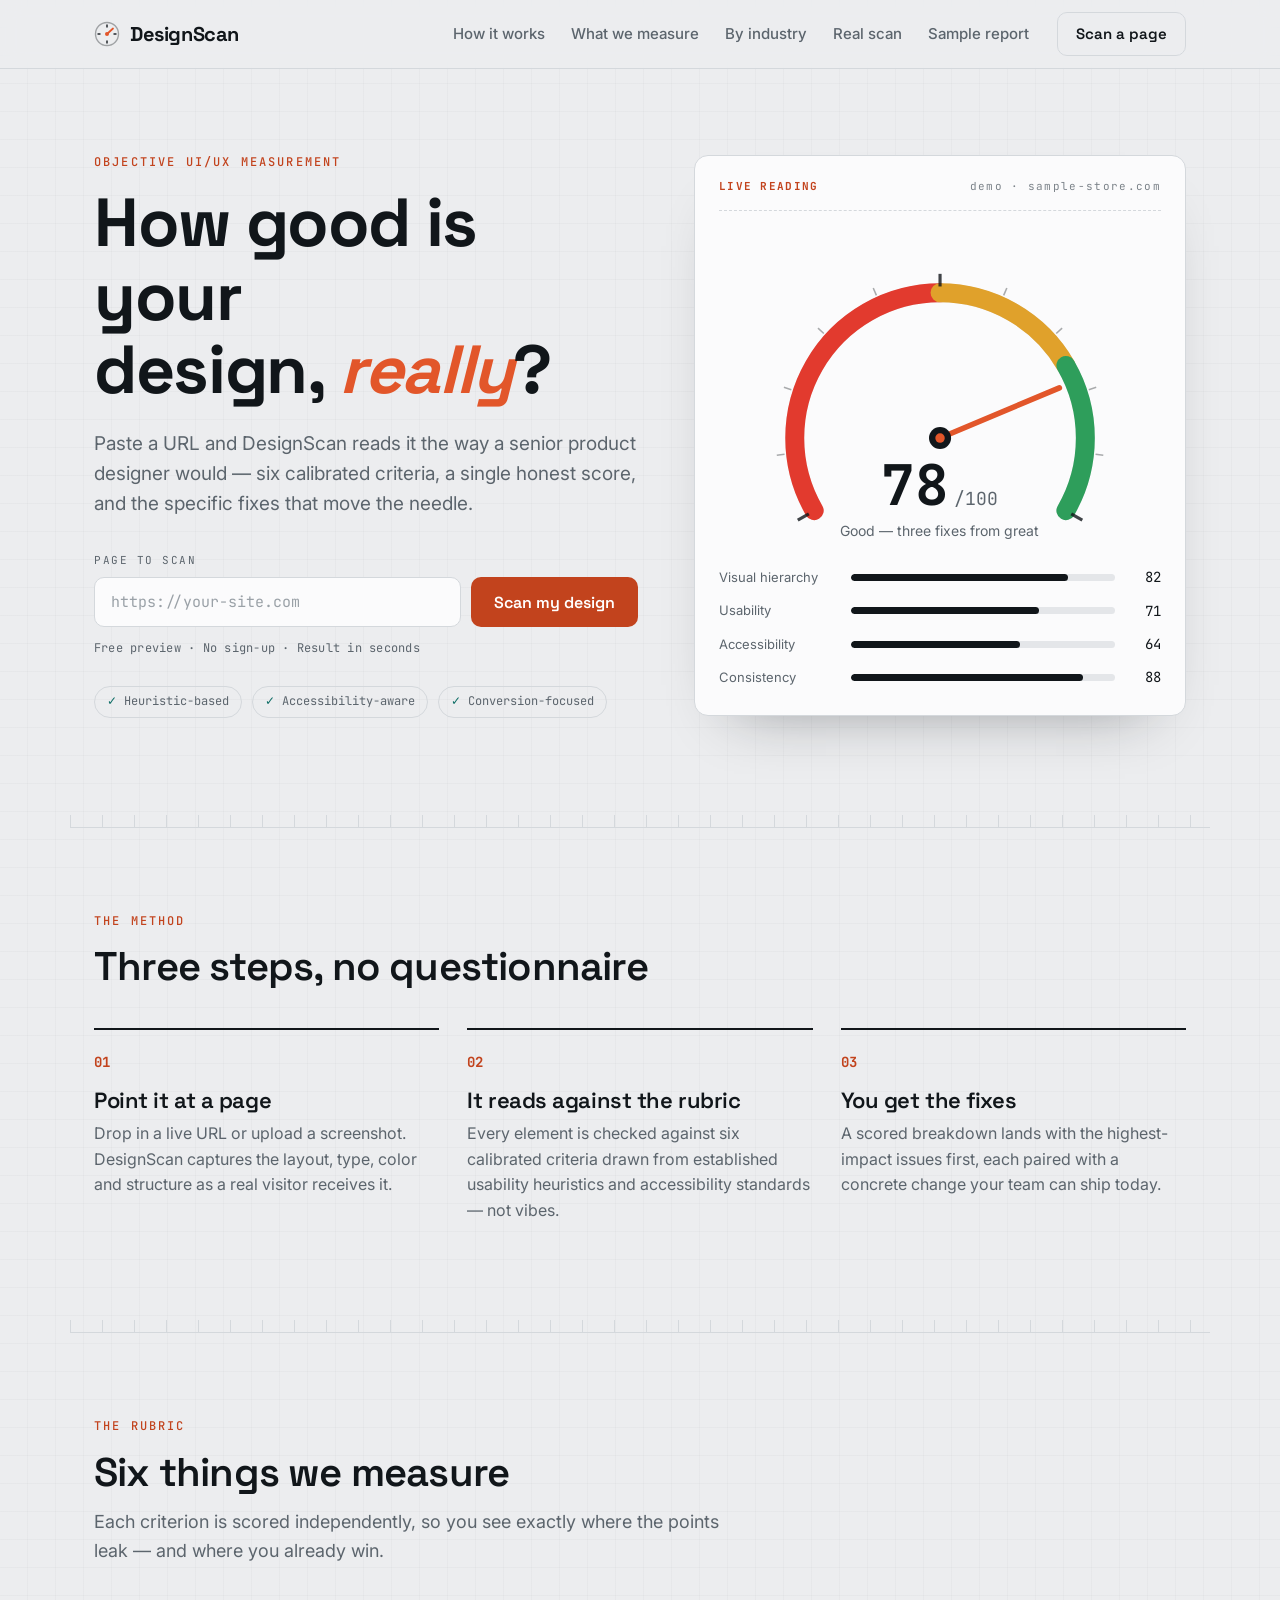
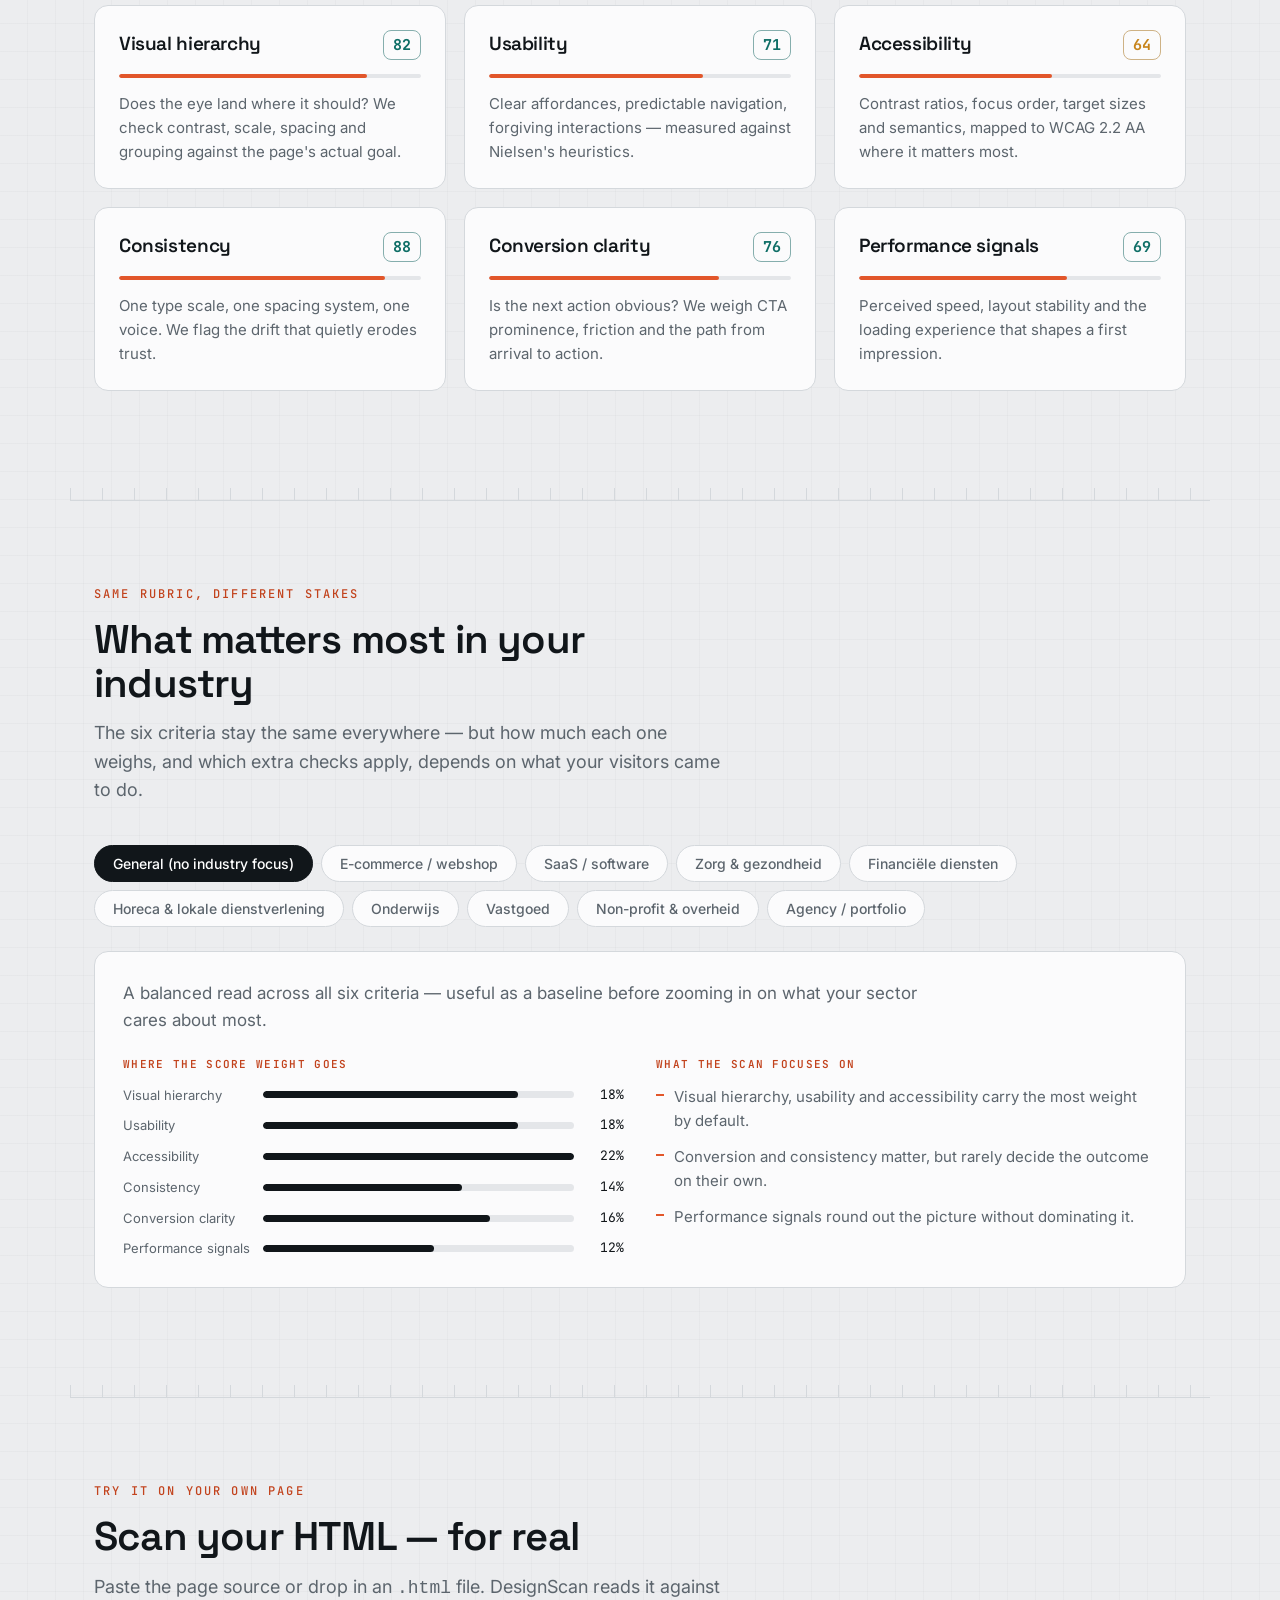
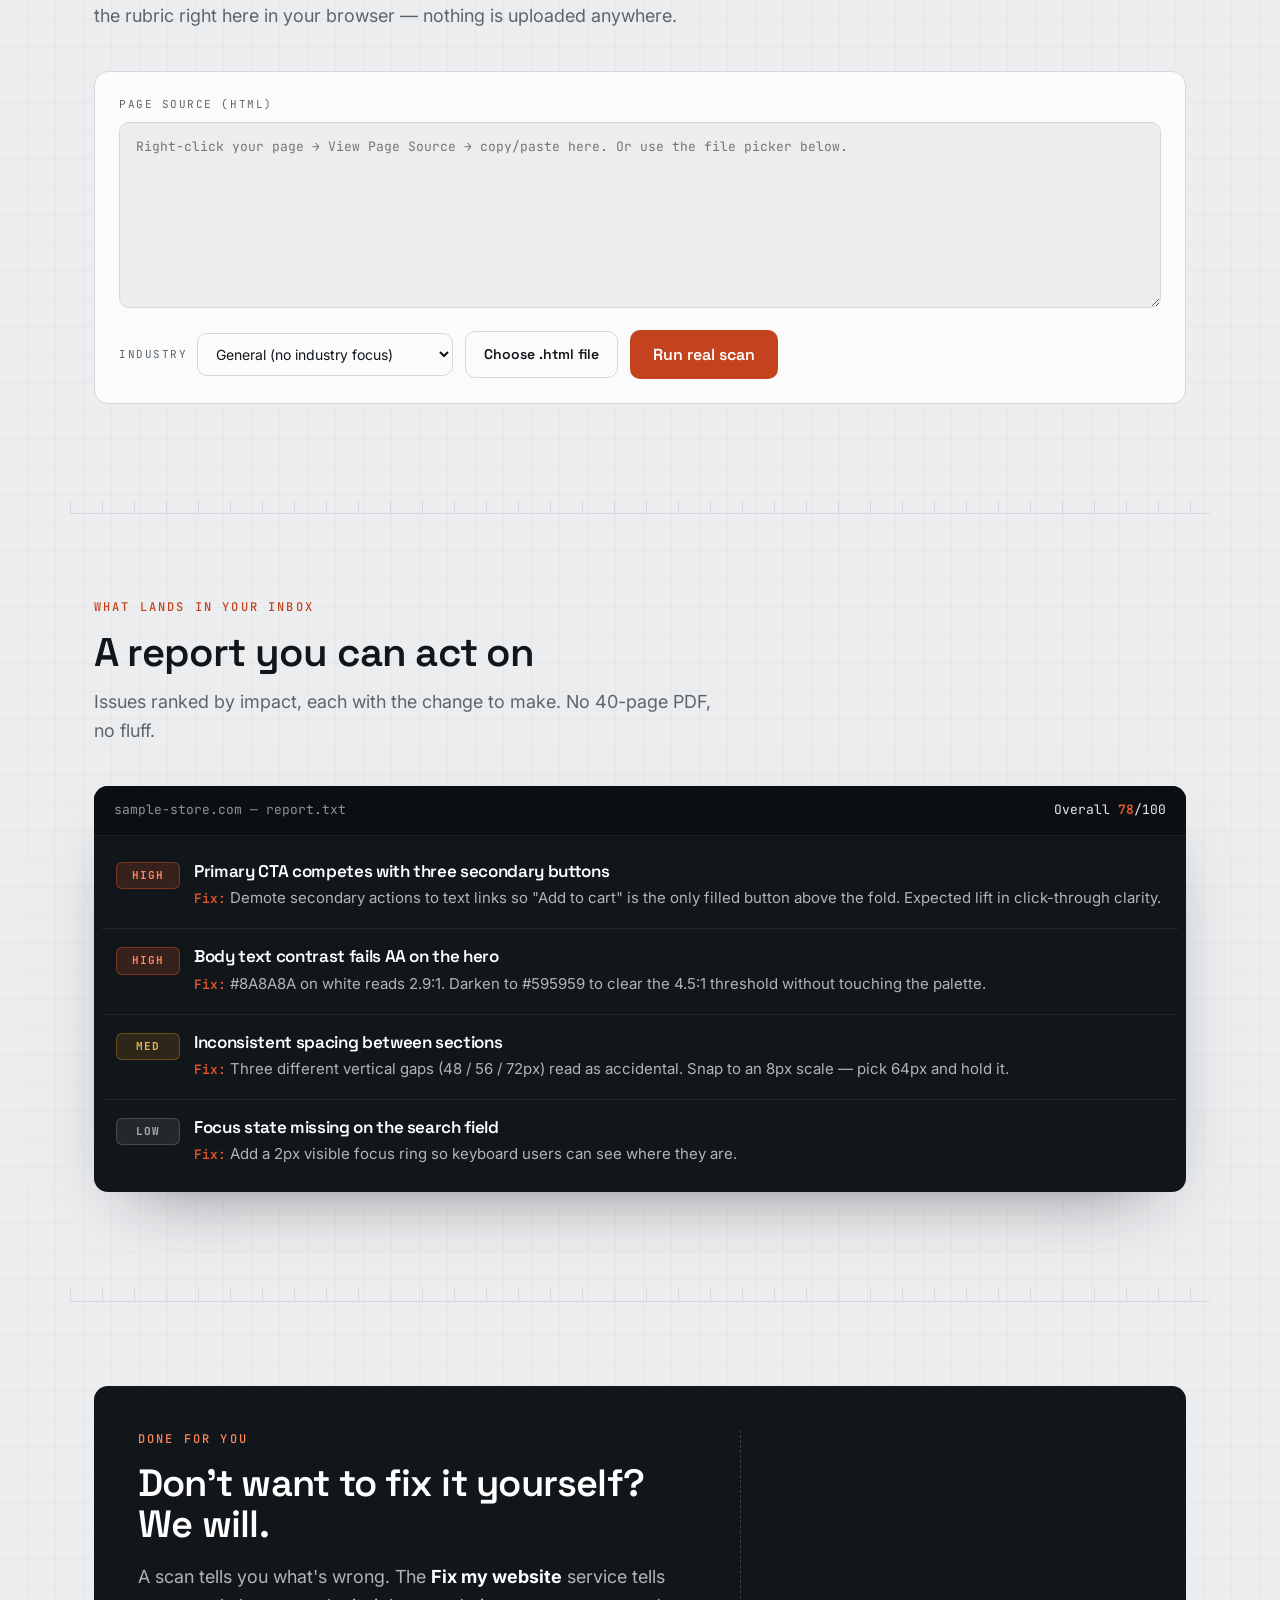
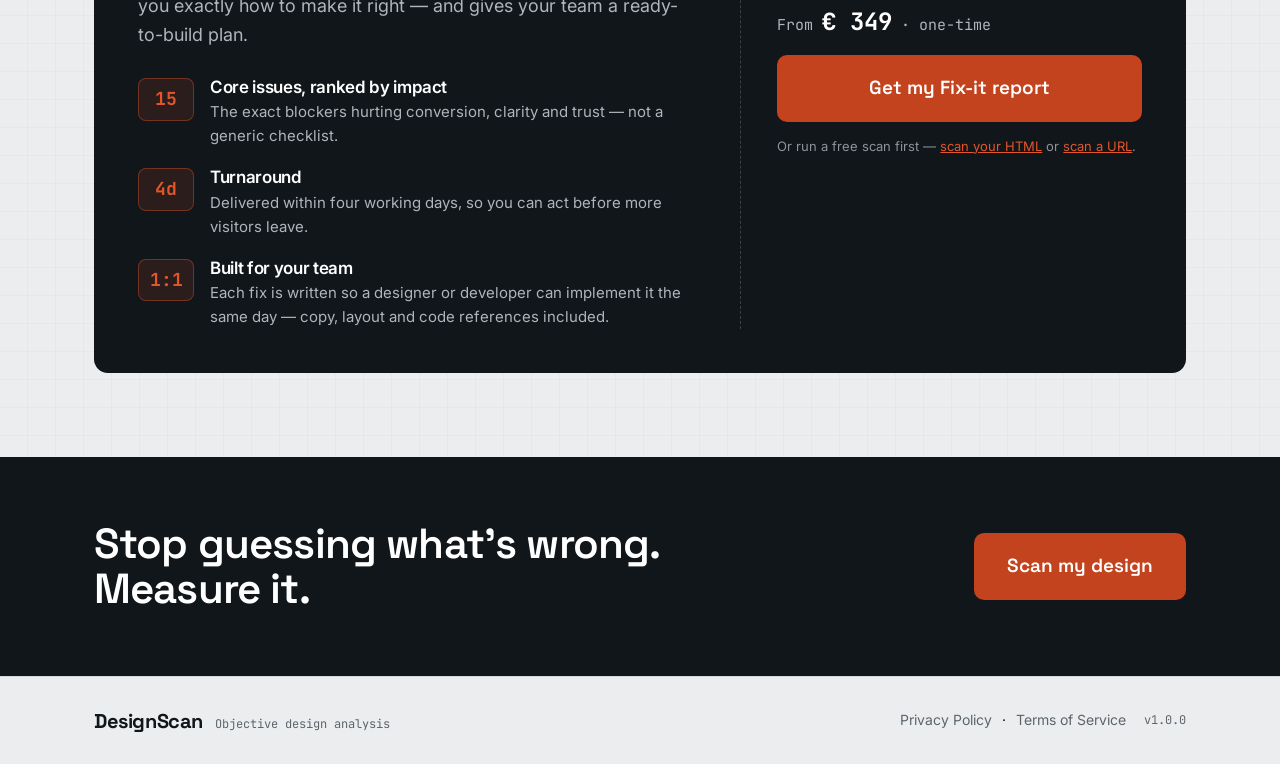
==== DesignScan_preview.html @ 90086960 "Update files" ====
<!DOCTYPE html>
<html lang="en">
<head>
<meta charset="UTF-8" />
<meta name="viewport" content="width=device-width, initial-scale=1" />
<title>DesignScan — Measure your interface, then fix it</title>
<meta name="description" content="DesignScan gives your website an objective UI/UX score across six calibrated criteria — visual hierarchy, usability, accessibility, consistency, conversion clarity and performance — with the exact fixes that move the needle." />
<meta name="author" content="DesignScan" />
<meta property="og:type" content="website" />
<meta property="og:title" content="DesignScan — Measure your interface, then fix it" />
<meta property="og:description" content="An objective UI/UX score across six calibrated criteria, with the exact fixes that move the needle." />
<meta property="og:site_name" content="DesignScan" />
<meta name="twitter:card" content="summary_large_image" />
<meta name="theme-color" content="#ECEDEF" />
<link rel="preconnect" href="https://fonts.googleapis.com" />
<link rel="preconnect" href="https://fonts.gstatic.com" crossorigin />
<link href="https://fonts.googleapis.com/css2?family=Space+Grotesk:wght@400;500;600;700&family=Inter:wght@400;500;600&family=JetBrains+Mono:wght@400;500;700&display=swap" rel="stylesheet" />
<style>
/* ============================================================
   DesignScan — "The Readout"
   Precision-instrument aesthetic: cool instrument grey + deep ink
   + one warm ember signal (the needle). Mono for all numerics.
   ============================================================ */

:root {
  --paper:    #ECEDEF;
  --paper-2:  #E4E6E9;
  --surface:  #FBFBFC;
  --ink:      #11161A;
  --ink-2:    #5C656D;
  --line:     #D4D8DC;
  --ember:    #E2562A;
  --ember-2:  #C2431D;   /* button bg — AA white text */
  --teal:     #0E6E66;
  --warn:     #C7841B;

  --sans: "Inter", system-ui, -apple-system, sans-serif;
  --disp: "Space Grotesk", "Inter", sans-serif;
  --mono: "JetBrains Mono", ui-monospace, monospace;

  --wrap: 1140px;
  --r: 14px;
  --ease: cubic-bezier(.2,.7,.2,1);
}

* { box-sizing: border-box; }
html { scroll-behavior: smooth; }

body {
  margin: 0;
  background: var(--paper);
  color: var(--ink);
  font-family: var(--sans);
  font-size: 17px;
  line-height: 1.6;
  -webkit-font-smoothing: antialiased;
  /* faint engineering grid */
  background-image:
    linear-gradient(transparent 95%, rgba(17,22,26,.025) 95%),
    linear-gradient(90deg, transparent 95%, rgba(17,22,26,.025) 95%);
  background-size: 28px 28px;
}

.wrap { width: 100%; max-width: var(--wrap); margin-inline: auto; padding-inline: 24px; }

h1, h2, h3 { font-family: var(--disp); font-weight: 600; line-height: 1.08; letter-spacing: -0.02em; margin: 0; }
p { margin: 0; }
a { color: inherit; }

.ink-em { color: var(--ember); font-style: italic; }

.skip-link {
  position: absolute; left: 12px; top: -48px; z-index: 100;
  background: var(--ink); color: #fff; padding: 10px 16px; border-radius: 8px;
  transition: top .2s var(--ease);
}
.skip-link:focus { top: 12px; }

/* ---------- Eyebrow / labels (mono = instrument labels) ---------- */
.eyebrow {
  font-family: var(--mono); font-size: 12px; font-weight: 500;
  letter-spacing: .18em; text-transform: uppercase; color: var(--ember-2);
  margin-bottom: 14px;
}

/* ---------- Buttons ---------- */
.btn {
  display: inline-flex; align-items: center; justify-content: center;
  font-family: var(--disp); font-weight: 600; font-size: 16px;
  border-radius: 10px; padding: 13px 22px; text-decoration: none;
  border: 1.5px solid transparent; cursor: pointer;
  transition: transform .15s var(--ease), background .2s, box-shadow .2s;
}
.btn--solid { background: var(--ember-2); color: #fff; }
.btn--solid:hover { background: var(--ember); box-shadow: 0 8px 24px -10px rgba(226,86,42,.7); transform: translateY(-1px); }
.btn--ghost { background: transparent; color: var(--ink); border-color: var(--line); }
.btn--ghost:hover { border-color: var(--ink); }
.btn--lg { font-size: 19px; padding: 17px 32px; }
.btn:focus-visible { outline: 3px solid var(--ember); outline-offset: 3px; }

/* ---------- Top bar ---------- */
.topbar {
  position: sticky; top: 0; z-index: 50;
  background: color-mix(in srgb, var(--paper) 82%, transparent);
  backdrop-filter: blur(10px);
  border-bottom: 1px solid var(--line);
}
.topbar__inner { display: flex; align-items: center; gap: 28px; height: 68px; }
.brand { display: inline-flex; align-items: center; gap: 10px; text-decoration: none; color: var(--ink); }
.brand__mark { color: var(--ink); flex: none; }
.brand__needle { transform-origin: 13px 13px; }
.brand:hover .brand__needle { transition: transform .5s var(--ease); transform: rotate(40deg); }
.brand__word { font-family: var(--disp); font-weight: 700; font-size: 20px; letter-spacing: -.02em; }
.nav { display: flex; gap: 26px; margin-left: auto; }
.nav a { font-size: 15px; color: var(--ink-2); text-decoration: none; font-weight: 500; }
.nav a:hover { color: var(--ink); }
.nav__cta { padding: 9px 18px; font-size: 15px; }

/* ---------- Hero ---------- */
.hero {
  display: grid; grid-template-columns: 1.05fr .95fr; gap: 56px; align-items: center;
  padding-block: 84px 76px;
}
.hero h1 { font-size: clamp(40px, 6vw, 68px); font-weight: 700; }
.lede { font-size: 19px; color: var(--ink-2); margin-top: 22px; max-width: 30em; }

.scan { margin-top: 32px; }
.scan__label {
  font-family: var(--mono); font-size: 11px; letter-spacing: .14em;
  text-transform: uppercase; color: var(--ink-2); display: block; margin-bottom: 8px;
}
.scan__row { display: flex; gap: 10px; }
.scan__input {
  flex: 1; min-width: 0; font-family: var(--mono); font-size: 15px;
  padding: 14px 16px; border: 1.5px solid var(--line); border-radius: 10px;
  background: var(--surface); color: var(--ink);
}
.scan__input::placeholder { color: #9aa1a7; }
.scan__input:focus-visible { outline: none; border-color: var(--ember); box-shadow: 0 0 0 3px rgba(226,86,42,.18); }
.scan__note { font-family: var(--mono); font-size: 12px; color: var(--ink-2); margin-top: 12px; letter-spacing: .02em; }

.trust { list-style: none; display: flex; flex-wrap: wrap; gap: 10px; padding: 0; margin: 28px 0 0; }
.trust li {
  font-family: var(--mono); font-size: 12px; color: var(--ink-2);
  border: 1px solid var(--line); border-radius: 999px; padding: 5px 12px;
}
.trust li::before { content: "✓ "; color: var(--teal); }

/* ---------- The Readout (signature) ---------- */
.readout {
  background: var(--surface); border: 1px solid var(--line); border-radius: var(--r);
  padding: 22px 24px 26px;
  box-shadow: 0 30px 60px -40px rgba(17,22,26,.45);
}
.readout__head {
  display: flex; justify-content: space-between; align-items: center;
  font-family: var(--mono); font-size: 11px; letter-spacing: .12em; color: var(--ink-2);
  padding-bottom: 14px; border-bottom: 1px dashed var(--line);
}
.readout__tag { color: var(--ember-2); font-weight: 700; }
.readout__src { opacity: .8; }

.gauge { position: relative; margin-top: 6px; }
.gauge__svg { width: 100%; height: auto; display: block; }
.gauge__needle { transform-origin: 140px 140px; transform: rotate(0deg); }
.gauge__readout {
  position: absolute; left: 0; right: 0; bottom: 6px; text-align: center;
}
.gauge__score { font-family: var(--mono); font-weight: 700; font-size: 56px; color: var(--ink); line-height: 1; }
.gauge__of { font-family: var(--mono); font-size: 18px; color: var(--ink-2); }
.gauge__grade { display: block; font-family: var(--sans); font-size: 14px; color: var(--ink-2); margin-top: 6px; }

.submeters { list-style: none; padding: 0; margin: 18px 0 0; display: grid; gap: 11px; }
.sm { display: grid; grid-template-columns: 120px 1fr 34px; align-items: center; gap: 12px; }
.sm__name { font-size: 13px; color: var(--ink-2); }
.sm__bar { height: 7px; background: var(--paper-2); border-radius: 999px; overflow: hidden; }
.sm__bar i {
  display: block; height: 100%; width: var(--v); border-radius: 999px;
  background: var(--ink); transform-origin: left; transform: scaleX(0);
  animation: fill 1s var(--ease) forwards;
}
.sm__val { font-family: var(--mono); font-size: 14px; text-align: right; color: var(--ink); }

@keyframes fill { to { transform: scaleX(1); } }

/* ---------- Ruler divider (tick motif) ---------- */
.ruler {
  height: 26px; max-width: var(--wrap); margin: 8px auto; margin-inline: auto;
  padding-inline: 24px;
  background:
    repeating-linear-gradient(90deg, var(--line) 0 1px, transparent 1px 32px) padding-box;
  background-position: bottom; background-size: 100% 12px; background-repeat: repeat-x;
  border-bottom: 1px solid var(--line);
}

/* ---------- Section heads ---------- */
.sec-head { max-width: 640px; margin-bottom: 40px; }
.sec-head h2 { font-size: clamp(28px, 4vw, 40px); }
.sec-sub { color: var(--ink-2); margin-top: 14px; font-size: 18px; }

.how, .criteria, .report { padding-block: 76px; }

/* ---------- Steps ---------- */
.steps { list-style: none; padding: 0; margin: 0; display: grid; grid-template-columns: repeat(3, 1fr); gap: 28px; }
.step { border-top: 2px solid var(--ink); padding-top: 18px; }
.step__no { font-family: var(--mono); font-weight: 700; font-size: 14px; color: var(--ember-2); }
.step h3 { font-size: 22px; margin: 14px 0 8px; }
.step p { color: var(--ink-2); font-size: 16px; }

/* ---------- Criteria grid ---------- */
.grid { display: grid; grid-template-columns: repeat(3, 1fr); gap: 18px; }
.card {
  background: var(--surface); border: 1px solid var(--line); border-radius: var(--r);
  padding: 24px; transition: transform .2s var(--ease), box-shadow .2s;
}
.card:hover { transform: translateY(-3px); box-shadow: 0 18px 40px -28px rgba(17,22,26,.5); }
.card__top { display: flex; justify-content: space-between; align-items: baseline; }
.card__top h3 { font-size: 19px; }
.chip {
  font-family: var(--mono); font-weight: 700; font-size: 15px;
  color: var(--teal); border: 1px solid color-mix(in srgb, var(--teal) 40%, var(--line));
  border-radius: 8px; padding: 2px 9px;
}
.chip--warn { color: var(--warn); border-color: color-mix(in srgb, var(--warn) 45%, var(--line)); }
.meterline { display: block; height: 4px; background: var(--paper-2); border-radius: 999px; margin: 14px 0 14px; overflow: hidden; }
.meterline i { display: block; height: 100%; background: var(--ember); width: 0; border-radius: 999px; }
.card p { color: var(--ink-2); font-size: 15px; }

/* ---------- Report ---------- */
.report__card { background: var(--ink); color: #E9EBED; border-radius: var(--r); overflow: hidden; box-shadow: 0 30px 70px -40px rgba(17,22,26,.6); }
.report__bar {
  display: flex; justify-content: space-between; align-items: center; gap: 14px;
  padding: 14px 20px; background: #0B0F12; font-family: var(--mono); font-size: 13px;
  border-bottom: 1px solid rgba(255,255,255,.08);
}
.report__industry { flex: 1; text-align: center; }
@media (max-width: 560px) {
  .report__bar { flex-wrap: wrap; justify-content: flex-start; }
  .report__industry { flex: 1 0 100%; text-align: left; order: 3; }
}
.report__file { color: #8C949B; }
.report__score strong { color: var(--ember); }
.issues { list-style: none; margin: 0; padding: 8px; }
.issue { display: grid; grid-template-columns: 64px 1fr; gap: 14px; padding: 18px 14px; border-bottom: 1px solid rgba(255,255,255,.07); }
.issue:last-child { border-bottom: none; }
.issue__sev {
  font-family: var(--mono); font-weight: 700; font-size: 11px; letter-spacing: .08em;
  height: fit-content; padding: 4px 8px; border-radius: 6px; text-align: center;
  background: rgba(226,86,42,.18); color: #FF8559; border: 1px solid rgba(226,86,42,.4);
}
.issue__sev--med { background: rgba(199,132,27,.16); color: #E7B25A; border-color: rgba(199,132,27,.4); }
.issue__sev--low { background: rgba(255,255,255,.08); color: #A9B0B6; border-color: rgba(255,255,255,.16); }
.issue h3 { font-size: 17px; color: #fff; }
.issue p { color: #AEB5BB; font-size: 15px; margin-top: 6px; }
.fix { color: var(--ember); font-weight: 600; font-family: var(--mono); font-size: 13px; }

/* ---------- CTA band ---------- */
.cta-band { background: var(--ink); color: #fff; margin-top: 8px; }
.cta-band__inner { display: flex; align-items: center; justify-content: space-between; gap: 30px; padding-block: 64px; flex-wrap: wrap; }
.cta-band h2 { font-size: clamp(28px, 4vw, 42px); }

/* ---------- Footer ---------- */
.footer { background: var(--paper); border-top: 1px solid var(--line); }
.footer__inner { display: flex; align-items: center; gap: 18px; padding-block: 28px; flex-wrap: wrap; }
.footer__brand { display: flex; align-items: baseline; gap: 12px; }
.footer__tag, .footer__ver { font-family: var(--mono); font-size: 12px; color: var(--ink-2); }
.footer__links { margin-left: auto; display: flex; gap: 10px; font-size: 14px; }
.footer__links a { color: var(--ink-2); text-decoration: none; }
.footer__links a:hover { color: var(--ink); }

.scanner__select {
  font-family: var(--sans); font-size: 14px; color: var(--ink);
  padding: 11px 14px; border: 1.5px solid var(--line); border-radius: 10px;
  background: var(--surface); cursor: pointer;
}
.scanner__select:focus-visible { outline: none; border-color: var(--ember); box-shadow: 0 0 0 3px rgba(226,86,42,.18); }
.scan__label--inline { display: inline; margin-bottom: 0; margin-right: -2px; }
.report__industry { font-family: var(--mono); font-size: 12px; color: #FF8559; }
.issue__tag {
  font-family: var(--mono); font-size: 10px; font-weight: 700; letter-spacing: .08em;
  color: var(--ember); border: 1px solid rgba(226,86,42,.4); background: rgba(226,86,42,.1);
  border-radius: 6px; padding: 2px 6px; vertical-align: middle; text-transform: uppercase;
}

/* ---------- Per-industry tabs ---------- */
.industries { padding-block: 76px; }
.industries__panel { display: grid; gap: 0; }
.industries__tabs {
  display: flex; flex-wrap: wrap; gap: 8px; margin-bottom: 24px;
}
.ind-tab {
  font-family: var(--sans); font-size: 14px; font-weight: 500; color: var(--ink-2);
  background: var(--surface); border: 1.5px solid var(--line); border-radius: 999px;
  padding: 9px 18px; cursor: pointer; transition: all .15s var(--ease);
}
.ind-tab:hover { border-color: var(--ink-2); color: var(--ink); }
.ind-tab--active { background: var(--ink); color: #fff; border-color: var(--ink); }
.ind-tab:focus-visible { outline: 3px solid var(--ember); outline-offset: 2px; }

.industries__content {
  background: var(--surface); border: 1px solid var(--line); border-radius: var(--r); padding: 28px;
}
.ind-framing { font-size: 17px; color: var(--ink-2); max-width: 48em; margin-bottom: 24px; }
.ind-grid { display: grid; grid-template-columns: 1fr 1fr; gap: 32px; }
.ind-sub {
  font-family: var(--mono); font-size: 11px; letter-spacing: .12em; text-transform: uppercase;
  color: var(--ember-2); margin-bottom: 14px; font-weight: 600;
}
.ind-weights { list-style: none; padding: 0; margin: 0; display: grid; gap: 10px; }
.ind-weight { display: grid; grid-template-columns: 130px 1fr 40px; align-items: center; gap: 10px; }
.ind-weight__name { font-size: 13px; color: var(--ink-2); }
.ind-weight__bar { height: 7px; background: var(--paper-2); border-radius: 999px; overflow: hidden; }
.ind-weight__bar i { display: block; height: 100%; background: var(--ink); border-radius: 999px; }
.ind-weight__val { font-family: var(--mono); font-size: 13px; text-align: right; color: var(--ink); }
.ind-focus { list-style: none; padding: 0; margin: 0; display: grid; gap: 12px; }
.ind-focus li {
  font-size: 15px; color: var(--ink-2); padding-left: 18px; position: relative;
}
.ind-focus li::before {
  content: ""; position: absolute; left: 0; top: 9px; width: 8px; height: 2px; background: var(--ember);
}

@media (max-width: 800px) {
  .ind-grid { grid-template-columns: 1fr; gap: 24px; }
}


.scanner { padding-block: 76px; }
.scanner__panel {
  background: var(--surface); border: 1px solid var(--line); border-radius: var(--r);
  padding: 24px; display: grid; gap: 22px;
}
.scanner__textarea {
  width: 100%; font-family: var(--mono); font-size: 13px; line-height: 1.5;
  padding: 14px 16px; border: 1.5px solid var(--line); border-radius: 10px;
  background: var(--paper); color: var(--ink); resize: vertical;
}
.scanner__textarea:focus-visible { outline: none; border-color: var(--ember); box-shadow: 0 0 0 3px rgba(226,86,42,.18); }
.scanner__controls { display: flex; align-items: center; gap: 12px; margin-top: 14px; flex-wrap: wrap; }
.scanner__file { font-size: 14px; padding: 11px 18px; }
.scanner__hint { font-family: var(--mono); font-size: 12px; color: var(--ink-2); }
.scanner__hint--err { color: var(--ember-2); }

.scanner__results { border-top: 1px dashed var(--line); padding-top: 22px; }
.scanner__results .report__bar { background: var(--ink); color: #E9EBED; border-radius: 10px 10px 0 0; }
.scanner__results .submeters { background: var(--ink); color: #E9EBED; margin: 0; padding: 16px 20px; }
.scanner__results .sm__name { color: #AEB5BB; }
.scanner__results .sm__val { color: #fff; }
.scanner__results .sm__bar { background: rgba(255,255,255,.12); }
.scanner__results .sm__bar i { background: var(--ember); }
.scanner__results .issues { background: var(--ink); border-radius: 0 0 10px 10px; }

/* ---------- Fix my website service ---------- */
.fixit { padding-block: 76px; }
.fixit__card {
  background: var(--ink); color: #E9EBED; border-radius: var(--r);
  display: grid; grid-template-columns: 1.4fr 1fr; gap: 40px;
  padding: 44px;
}
.eyebrow--light { color: #FF8559; }
.fixit__card h2 { color: #fff; font-size: clamp(28px, 4vw, 38px); }
.fixit__lede { color: #AEB5BB; font-size: 18px; margin-top: 18px; max-width: 36em; }
.fixit__lede strong { color: #fff; }

.fixit__list { list-style: none; margin: 28px 0 0; padding: 0; display: grid; gap: 20px; }
.fixit__list li { display: grid; grid-template-columns: 56px 1fr; gap: 16px; align-items: start; }
.fixit__num {
  font-family: var(--mono); font-weight: 700; font-size: 18px; color: var(--ember);
  border: 1px solid rgba(226,86,42,.4); background: rgba(226,86,42,.12);
  border-radius: 8px; padding: 6px 0; text-align: center;
}
.fixit__list h3 { color: #fff; font-size: 17px; font-family: var(--sans); font-weight: 600; }
.fixit__list p { color: #AEB5BB; font-size: 15px; margin-top: 4px; }

.fixit__cta {
  border-left: 1px dashed rgba(255,255,255,.18); padding-left: 36px;
  display: flex; flex-direction: column; justify-content: center; gap: 14px;
}
.fixit__price { font-family: var(--mono); font-size: 15px; color: #AEB5BB; }
.fixit__price strong { color: #fff; font-size: 24px; }
.fixit__note { font-size: 13px; color: #8C949B; }
.fixit__note a { color: var(--ember); text-decoration: underline; }

@media (max-width: 800px) {
  .fixit__card { grid-template-columns: 1fr; padding: 28px; }
  .fixit__cta { border-left: none; border-top: 1px dashed rgba(255,255,255,.18); padding-left: 0; padding-top: 24px; }
}


.reveal { opacity: 0; transform: translateY(16px); transition: opacity .6s var(--ease), transform .6s var(--ease); }
.reveal.in { opacity: 1; transform: none; }

/* ---------- Responsive ---------- */
@media (max-width: 900px) {
  .hero { grid-template-columns: 1fr; gap: 40px; padding-block: 52px 56px; }
  .nav { display: none; }
  .steps, .grid { grid-template-columns: 1fr; }
  .grid { gap: 14px; }
}
@media (max-width: 520px) {
  body { font-size: 16px; }
  .scan__row { flex-direction: column; }
  .btn--solid { width: 100%; }
  .cta-band__inner { flex-direction: column; align-items: flex-start; }
}

/* ---------- Reduced motion ---------- */
@media (prefers-reduced-motion: reduce) {
  *, *::before, *::after { animation-duration: .001ms !important; transition-duration: .001ms !important; scroll-behavior: auto !important; }
  .reveal { opacity: 1; transform: none; }
  .sm__bar i { transform: scaleX(1); }
}

</style>
</head>
<body>
<a class="skip-link" href="#main">Skip to content</a>

<header class="topbar">
  <div class="wrap topbar__inner">
    <a class="brand" href="#top" aria-label="DesignScan home">
      <svg class="brand__mark" width="26" height="26" viewBox="0 0 26 26" aria-hidden="true">
        <circle cx="13" cy="13" r="11.5" fill="none" stroke="currentColor" stroke-width="1.4" opacity="0.35"/>
        <line x1="13" y1="3.5" x2="13" y2="6.5" stroke="currentColor" stroke-width="1.4"/>
        <line x1="13" y1="19.5" x2="13" y2="22.5" stroke="currentColor" stroke-width="1.4"/>
        <line x1="3.5" y1="13" x2="6.5" y2="13" stroke="currentColor" stroke-width="1.4"/>
        <line x1="19.5" y1="13" x2="22.5" y2="13" stroke="currentColor" stroke-width="1.4"/>
        <line class="brand__needle" x1="13" y1="13" x2="19" y2="7.5" stroke="var(--ember)" stroke-width="1.8" stroke-linecap="round"/>
        <circle cx="13" cy="13" r="2" fill="var(--ember)"/>
      </svg>
      <span class="brand__word">DesignScan</span>
    </a>
    <nav class="nav" aria-label="Primary">
      <a href="#how">How it works</a>
      <a href="#criteria">What we measure</a>
      <a href="#industries">By industry</a>
      <a href="#run-scan">Real scan</a>
      <a href="#report">Sample report</a>
    </nav>
    <a class="btn btn--ghost nav__cta" href="#scan">Scan a page</a>
  </div>
</header>

<main id="main">
  <span id="top"></span>

  <!-- HERO -->
  <section class="hero wrap" aria-labelledby="hero-title">
    <div class="hero__copy">
      <p class="eyebrow">Objective UI/UX measurement</p>
      <h1 id="hero-title">How good is your<br>design, <span class="ink-em">really</span>?</h1>
      <p class="lede">Paste a URL and DesignScan reads it the way a senior product designer would — six calibrated criteria, a single honest score, and the specific fixes that move the needle.</p>

      <form class="scan" id="scan" autocomplete="off" novalidate>
        <label class="scan__label" for="url">Page to scan</label>
        <div class="scan__row">
          <input class="scan__input" id="url" name="url" type="url" inputmode="url"
                 placeholder="https://your-site.com" aria-describedby="scan-note" />
          <button class="btn btn--solid" type="submit" id="scan-btn">
            <span class="btn__label">Scan my design</span>
          </button>
        </div>
        <p class="scan__note" id="scan-note">Free preview · No sign-up · Result in seconds</p>
      </form>

      <ul class="trust" aria-label="What the scan checks">
        <li>Heuristic-based</li>
        <li>Accessibility-aware</li>
        <li>Conversion-focused</li>
      </ul>
    </div>

    <!-- SIGNATURE: the gauge readout -->
    <div class="readout" role="group" aria-labelledby="readout-title">
      <div class="readout__head">
        <span class="readout__tag" id="readout-title">LIVE&nbsp;READING</span>
        <span class="readout__src" id="readout-src">demo · sample-store.com</span>
      </div>

      <div class="gauge" id="gauge">
        <svg class="gauge__svg" viewBox="0 0 280 210" role="img"
             aria-label="Overall design score: 78 out of 100, rated good">
          <g id="gauge-arc"><!-- arc segments injected by JS, falls back gracefully --></g>
          <g id="gauge-ticks"></g>
          <g class="gauge__needle" id="gauge-needle" style="transform: rotate(67.2deg)">
            <line x1="140" y1="140" x2="140" y2="58" stroke="var(--ember)" stroke-width="3.5" stroke-linecap="round"/>
          </g>
          <circle cx="140" cy="140" r="7" fill="var(--ink)"/>
          <circle cx="140" cy="140" r="3" fill="var(--ember)"/>
        </svg>
        <div class="gauge__readout">
          <span class="gauge__score" id="gauge-score" aria-hidden="true">78</span>
          <span class="gauge__of">/100</span>
          <span class="gauge__grade" id="gauge-grade">Good — three fixes from great</span>
        </div>
      </div>

      <ul class="submeters" id="submeters" aria-label="Sub-scores by criterion">
        <li class="sm" data-score="82"><span class="sm__name">Visual hierarchy</span><span class="sm__bar"><i style="--v:82%"></i></span><span class="sm__val">82</span></li>
        <li class="sm" data-score="71"><span class="sm__name">Usability</span><span class="sm__bar"><i style="--v:71%"></i></span><span class="sm__val">71</span></li>
        <li class="sm" data-score="64"><span class="sm__name">Accessibility</span><span class="sm__bar"><i style="--v:64%"></i></span><span class="sm__val">64</span></li>
        <li class="sm" data-score="88"><span class="sm__name">Consistency</span><span class="sm__bar"><i style="--v:88%"></i></span><span class="sm__val">88</span></li>
      </ul>
    </div>
  </section>

  <div class="ruler" aria-hidden="true"></div>

  <!-- HOW IT WORKS (a true sequence → numbering earns its place) -->
  <section class="how wrap" id="how" aria-labelledby="how-title">
    <header class="sec-head">
      <p class="eyebrow">The method</p>
      <h2 id="how-title">Three steps, no questionnaire</h2>
    </header>
    <ol class="steps">
      <li class="step">
        <span class="step__no">01</span>
        <h3>Point it at a page</h3>
        <p>Drop in a live URL or upload a screenshot. DesignScan captures the layout, type, color and structure as a real visitor receives it.</p>
      </li>
      <li class="step">
        <span class="step__no">02</span>
        <h3>It reads against the rubric</h3>
        <p>Every element is checked against six calibrated criteria drawn from established usability heuristics and accessibility standards — not vibes.</p>
      </li>
      <li class="step">
        <span class="step__no">03</span>
        <h3>You get the fixes</h3>
        <p>A scored breakdown lands with the highest-impact issues first, each paired with a concrete change your team can ship today.</p>
      </li>
    </ol>
  </section>

  <div class="ruler" aria-hidden="true"></div>

  <!-- WHAT WE MEASURE -->
  <section class="criteria wrap" id="criteria" aria-labelledby="crit-title">
    <header class="sec-head">
      <p class="eyebrow">The rubric</p>
      <h2 id="crit-title">Six things we measure</h2>
      <p class="sec-sub">Each criterion is scored independently, so you see exactly where the points leak — and where you already win.</p>
    </header>
    <div class="grid">
      <article class="card" data-v="82">
        <div class="card__top"><h3>Visual hierarchy</h3><span class="chip">82</span></div>
        <span class="meterline"><i></i></span>
        <p>Does the eye land where it should? We check contrast, scale, spacing and grouping against the page's actual goal.</p>
      </article>
      <article class="card" data-v="71">
        <div class="card__top"><h3>Usability</h3><span class="chip">71</span></div>
        <span class="meterline"><i></i></span>
        <p>Clear affordances, predictable navigation, forgiving interactions — measured against Nielsen's heuristics.</p>
      </article>
      <article class="card" data-v="64">
        <div class="card__top"><h3>Accessibility</h3><span class="chip chip--warn">64</span></div>
        <span class="meterline"><i></i></span>
        <p>Contrast ratios, focus order, target sizes and semantics, mapped to WCAG 2.2 AA where it matters most.</p>
      </article>
      <article class="card" data-v="88">
        <div class="card__top"><h3>Consistency</h3><span class="chip">88</span></div>
        <span class="meterline"><i></i></span>
        <p>One type scale, one spacing system, one voice. We flag the drift that quietly erodes trust.</p>
      </article>
      <article class="card" data-v="76">
        <div class="card__top"><h3>Conversion clarity</h3><span class="chip">76</span></div>
        <span class="meterline"><i></i></span>
        <p>Is the next action obvious? We weigh CTA prominence, friction and the path from arrival to action.</p>
      </article>
      <article class="card" data-v="69">
        <div class="card__top"><h3>Performance signals</h3><span class="chip">69</span></div>
        <span class="meterline"><i></i></span>
        <p>Perceived speed, layout stability and the loading experience that shapes a first impression.</p>
      </article>
    </div>
  </section>

  <div class="ruler" aria-hidden="true"></div>

  <!-- PER INDUSTRY -->
  <section class="industries wrap" id="industries" aria-labelledby="industries-title">
    <header class="sec-head">
      <p class="eyebrow">Same rubric, different stakes</p>
      <h2 id="industries-title">What matters most in your industry</h2>
      <p class="sec-sub">The six criteria stay the same everywhere — but how much each one weighs, and which extra checks apply, depends on what your visitors came to do.</p>
    </header>

    <div class="industries__panel">
      <div class="industries__tabs" id="industry-tabs" role="tablist" aria-label="Industries"></div>
      <div class="industries__content" id="industry-content" role="tabpanel" aria-live="polite"></div>
    </div>
  </section>

  <div class="ruler" aria-hidden="true"></div>

  <!-- REAL SCANNER -->
  <section class="scanner wrap" id="run-scan" aria-labelledby="scanner-title">
    <header class="sec-head">
      <p class="eyebrow">Try it on your own page</p>
      <h2 id="scanner-title">Scan your HTML — for real</h2>
      <p class="sec-sub">Paste the page source or drop in an <code>.html</code> file. DesignScan reads it against the rubric right here in your browser — nothing is uploaded anywhere.</p>
    </header>

    <div class="scanner__panel">
      <div class="scanner__input">
        <label class="scan__label" for="html-input">Page source (HTML)</label>
        <textarea id="html-input" class="scanner__textarea" rows="8"
          placeholder="Right-click your page → View Page Source → copy/paste here. Or use the file picker below."></textarea>
        <div class="scanner__controls">
          <label class="scan__label scan__label--inline" for="industry-select">Industry</label>
          <select id="industry-select" class="scanner__select">
            <option value="general">General (no industry focus)</option>
            <option value="ecommerce">E-commerce / webshop</option>
            <option value="saas">SaaS / software</option>
            <option value="healthcare">Zorg &amp; gezondheid</option>
            <option value="finance">Financiële diensten</option>
            <option value="hospitality">Horeca &amp; lokale dienstverlening</option>
            <option value="education">Onderwijs</option>
            <option value="realestate">Vastgoed</option>
            <option value="nonprofit">Non-profit &amp; overheid</option>
            <option value="agency">Agency / portfolio</option>
          </select>
          <label class="btn btn--ghost scanner__file">
            <input type="file" id="html-file" accept=".html,.htm,text/html" hidden />
            Choose .html file
          </label>
          <button class="btn btn--solid" id="run-scan-btn" type="button">Run real scan</button>
        </div>
        <p class="scanner__hint" id="scanner-hint"></p>
      </div>

      <div class="scanner__results" id="scanner-results" hidden>
        <div class="report__bar">
          <span class="report__file" id="result-file">your-page.html</span>
          <span class="report__industry" id="result-industry"></span>
          <span class="report__score">Overall <strong id="result-score">—</strong>/100</span>
        </div>
        <ul class="submeters" id="result-submeters" aria-label="Sub-scores by criterion"></ul>
        <ul class="issues" id="result-issues"></ul>
      </div>
    </div>
  </section>

  <div class="ruler" aria-hidden="true"></div>


  <section class="report wrap" id="report" aria-labelledby="report-title">
    <header class="sec-head">
      <p class="eyebrow">What lands in your inbox</p>
      <h2 id="report-title">A report you can act on</h2>
      <p class="sec-sub">Issues ranked by impact, each with the change to make. No 40-page PDF, no fluff.</p>
    </header>

    <div class="report__card">
      <div class="report__bar">
        <span class="report__file">sample-store.com — report.txt</span>
        <span class="report__score">Overall <strong>78</strong>/100</span>
      </div>
      <ul class="issues">
        <li class="issue issue--high">
          <span class="issue__sev" aria-label="High impact">HIGH</span>
          <div>
            <h3>Primary CTA competes with three secondary buttons</h3>
            <p><span class="fix">Fix:</span> Demote secondary actions to text links so "Add to cart" is the only filled button above the fold. Expected lift in click-through clarity.</p>
          </div>
        </li>
        <li class="issue issue--high">
          <span class="issue__sev" aria-label="High impact">HIGH</span>
          <div>
            <h3>Body text contrast fails AA on the hero</h3>
            <p><span class="fix">Fix:</span> #8A8A8A on white reads 2.9:1. Darken to #595959 to clear the 4.5:1 threshold without touching the palette.</p>
          </div>
        </li>
        <li class="issue issue--med">
          <span class="issue__sev issue__sev--med" aria-label="Medium impact">MED</span>
          <div>
            <h3>Inconsistent spacing between sections</h3>
            <p><span class="fix">Fix:</span> Three different vertical gaps (48 / 56 / 72px) read as accidental. Snap to an 8px scale — pick 64px and hold it.</p>
          </div>
        </li>
        <li class="issue issue--low">
          <span class="issue__sev issue__sev--low" aria-label="Low impact">LOW</span>
          <div>
            <h3>Focus state missing on the search field</h3>
            <p><span class="fix">Fix:</span> Add a 2px visible focus ring so keyboard users can see where they are.</p>
          </div>
        </li>
      </ul>
    </div>
  </section>

  <div class="ruler" aria-hidden="true"></div>

  <!-- FIX MY WEBSITE SERVICE -->
  <section class="fixit wrap" id="fix-my-website" aria-labelledby="fixit-title">
    <div class="fixit__card">
      <div class="fixit__main">
        <p class="eyebrow eyebrow--light">Done for you</p>
        <h2 id="fixit-title">Don't want to fix it yourself?<br>We will.</h2>
        <p class="fixit__lede">A scan tells you what's wrong. The <strong>Fix my website</strong> service tells you exactly how to make it right — and gives your team a ready-to-build plan.</p>

        <ul class="fixit__list">
          <li>
            <span class="fixit__num">15</span>
            <div>
              <h3>Core issues, ranked by impact</h3>
              <p>The exact blockers hurting conversion, clarity and trust — not a generic checklist.</p>
            </div>
          </li>
          <li>
            <span class="fixit__num">4d</span>
            <div>
              <h3>Turnaround</h3>
              <p>Delivered within four working days, so you can act before more visitors leave.</p>
            </div>
          </li>
          <li>
            <span class="fixit__num">1:1</span>
            <div>
              <h3>Built for your team</h3>
              <p>Each fix is written so a designer or developer can implement it the same day — copy, layout and code references included.</p>
            </div>
          </li>
        </ul>
      </div>

      <div class="fixit__cta">
        <p class="fixit__price">From <strong>€ 349</strong><span> · one-time</span></p>
        <a class="btn btn--solid btn--lg" href="mailto:hello@designscan.example?subject=Fix%20my%20website">Get my Fix-it report</a>
        <p class="fixit__note">Or run a free scan first — <a href="#run-scan">scan your HTML</a> or <a href="#scan">scan a URL</a>.</p>
      </div>
    </div>
  </section>

  <!-- CTA BAND -->
  <section class="cta-band" aria-labelledby="cta-title">
    <div class="wrap cta-band__inner">
      <h2 id="cta-title">Stop guessing what's wrong.<br>Measure it.</h2>
      <a class="btn btn--solid btn--lg" href="#scan">Scan my design</a>
    </div>
  </section>
</main>

<footer class="footer">
  <div class="wrap footer__inner">
    <div class="footer__brand">
      <span class="brand__word">DesignScan</span>
      <span class="footer__tag">Objective design analysis</span>
    </div>
    <nav class="footer__links" aria-label="Footer">
      <a href="#">Privacy Policy</a><span aria-hidden="true">·</span><a href="#">Terms of Service</a>
    </nav>
    <span class="footer__ver">v1.0.0</span>
  </div>
</footer>

<script>
/* DesignScan — interaction & instrument rendering
   Everything here is progressive enhancement: the page is fully
   readable with JS disabled. JS adds the live gauge + demo scan. */
(function () {
  "use strict";

  var reduce = window.matchMedia("(prefers-reduced-motion: reduce)").matches;
  var CX = 140, CY = 140, R = 92;
  var A_MIN = -120, A_MAX = 120;          // sweep, degrees from 12 o'clock
  var svgNS = "http://www.w3.org/2000/svg";

  function valToAngle(v) { return A_MIN + (Math.max(0, Math.min(100, v)) / 100) * (A_MAX - A_MIN); }

  // angle measured clockwise from top (12 o'clock = 0)
  function polar(cx, cy, r, deg) {
    var a = (deg) * Math.PI / 180;
    return { x: cx + r * Math.sin(a), y: cy - r * Math.cos(a) };
  }
  function arcPath(r, a0, a1) {
    var s = polar(CX, CY, r, a0), e = polar(CX, CY, r, a1);
    var large = (a1 - a0) > 180 ? 1 : 0;
    return "M " + s.x.toFixed(1) + " " + s.y.toFixed(1) +
           " A " + r + " " + r + " 0 " + large + " 1 " + e.x.toFixed(1) + " " + e.y.toFixed(1);
  }
  function seg(d, color, w) {
    var p = document.createElementNS(svgNS, "path");
    p.setAttribute("d", d); p.setAttribute("fill", "none");
    p.setAttribute("stroke", color); p.setAttribute("stroke-width", w || 12);
    p.setAttribute("stroke-linecap", "round");
    return p;
  }

  function drawGauge() {
    var arc = document.getElementById("gauge-arc");
    var ticks = document.getElementById("gauge-ticks");
    if (!arc) return;

    // track
    arc.appendChild(seg(arcPath(R, A_MIN, A_MAX), "#E4E6E9", 12));
    // semantic zones: red 0-50, amber 50-75, green 75-100
    arc.appendChild(seg(arcPath(R, valToAngle(0),  valToAngle(50)),  "#E23A2E", 12));
    arc.appendChild(seg(arcPath(R, valToAngle(50), valToAngle(75)),  "#E0A12B", 12));
    arc.appendChild(seg(arcPath(R, valToAngle(75), valToAngle(100)), "#2E9E5B", 12));

    // tick marks every 10 points
    for (var v = 0; v <= 100; v += 10) {
      var a = valToAngle(v);
      var o = polar(CX, CY, R + 12, a), i = polar(CX, CY, R + (v % 50 === 0 ? 4 : 7), a);
      var t = document.createElementNS(svgNS, "line");
      t.setAttribute("x1", i.x.toFixed(1)); t.setAttribute("y1", i.y.toFixed(1));
      t.setAttribute("x2", o.x.toFixed(1)); t.setAttribute("y2", o.y.toFixed(1));
      t.setAttribute("stroke", "#11161A"); t.setAttribute("stroke-width", v % 50 === 0 ? 2 : 1);
      t.setAttribute("opacity", v % 50 === 0 ? "0.8" : "0.35");
      ticks.appendChild(t);
    }
  }

  // animate a number + needle from 0 to target
  function animateScore(target) {
    var needle = document.getElementById("gauge-needle");
    var scoreEl = document.getElementById("gauge-score");
    var endA = valToAngle(target);
    if (reduce) {
      if (needle) needle.style.transform = "rotate(" + endA + "deg)";
      if (scoreEl) scoreEl.textContent = target;
      return;
    }
    var start = null, dur = 1400;
    function frame(ts) {
      if (start === null) start = ts;
      var p = Math.min((ts - start) / dur, 1);
      var ease = 1 - Math.pow(1 - p, 3);
      if (needle) needle.style.transform = "rotate(" + (A_MIN + (endA - A_MIN) * ease).toFixed(2) + "deg)";
      if (scoreEl) scoreEl.textContent = Math.round(target * ease);
      if (p < 1) requestAnimationFrame(frame);
    }
    requestAnimationFrame(frame);
  }

  // fill the criteria card meterlines when scrolled into view
  function wireCards() {
    var cards = document.querySelectorAll(".card");
    if (!("IntersectionObserver" in window)) {
      cards.forEach(function (c) { var i = c.querySelector(".meterline i"); if (i) i.style.width = (c.dataset.v || 0) + "%"; });
      return;
    }
    var io = new IntersectionObserver(function (entries) {
      entries.forEach(function (en) {
        if (en.isIntersecting) {
          var i = en.target.querySelector(".meterline i");
          if (i) { i.style.transition = "width 1s cubic-bezier(.2,.7,.2,1)"; i.style.width = (en.target.dataset.v || 0) + "%"; }
          io.unobserve(en.target);
        }
      });
    }, { threshold: 0.4 });
    cards.forEach(function (c) { io.observe(c); });
  }

  // generic scroll reveal
  function wireReveal() {
    var els = document.querySelectorAll(".sec-head, .step, .report__card, .readout");
    els.forEach(function (e) { e.classList.add("reveal"); });
    if (!("IntersectionObserver" in window) || reduce) { els.forEach(function (e) { e.classList.add("in"); }); return; }
    var io = new IntersectionObserver(function (entries) {
      entries.forEach(function (en) { if (en.isIntersecting) { en.target.classList.add("in"); io.unobserve(en.target); } });
    }, { threshold: 0.15 });
    els.forEach(function (e) { io.observe(e); });
  }

  // demo scan: validate-ish, run a believable read, update the readout
  function wireScan() {
    var form = document.getElementById("scan");
    var input = document.getElementById("url");
    var btn = document.getElementById("scan-btn");
    var label = btn ? btn.querySelector(".btn__label") : null;
    var src = document.getElementById("readout-src");
    if (!form) return;

    form.addEventListener("submit", function (e) {
      e.preventDefault();
      var url = (input.value || "").trim();
      if (!url) { input.focus(); input.style.borderColor = "var(--ember)"; return; }
      var host = url.replace(/^https?:\/\//, "").replace(/\/.*$/, "") || "your-site.com";

      if (label) label.textContent = "Reading…";
      btn.disabled = true;

      // pseudo-random but stable-ish score from the hostname
      var seed = 0; for (var k = 0; k < host.length; k++) seed += host.charCodeAt(k);
      var score = 62 + (seed % 32); // 62–93

      setTimeout(function () {
        if (src) src.textContent = "demo · " + host;
        // re-trigger gauge to new value
        document.getElementById("gauge-needle").style.transform = "rotate(-120deg)";
        document.getElementById("gauge-score").textContent = "0";
        animateScore(score);
        var grade = document.getElementById("gauge-grade");
        if (grade) grade.textContent = score >= 85 ? "Strong — minor polish only"
                       : score >= 70 ? "Good — three fixes from great"
                       : "Needs work — clear wins available";
        // nudge sub-meters
        document.querySelectorAll(".sm").forEach(function (sm, idx) {
          var base = [3, -6, -9, 7][idx] || 0;
          var v = Math.max(40, Math.min(96, score + base));
          sm.querySelector(".sm__val").textContent = v;
          sm.querySelector(".sm__bar i").style.width = v + "%";
        });
        if (label) label.textContent = "Scan again";
        btn.disabled = false;
        document.querySelector(".readout").scrollIntoView({ behavior: reduce ? "auto" : "smooth", block: "center" });
      }, reduce ? 50 : 900);
    });
  }

  // ---------- Industry profiles: weighting + extra checks + framing copy ----------
  var CRIT_LABELS = { hierarchy: "Visual hierarchy", usability: "Usability", accessibility: "Accessibility", consistency: "Consistency", conversion: "Conversion clarity", performance: "Performance signals" };

  function bodyTextOf(doc) {
    return doc.body ? doc.body.textContent.replace(/\s+/g, " ").trim().toLowerCase() : "";
  }
  function textMatches(doc, list) {
    var t = bodyTextOf(doc);
    return list.some(function (w) { return t.indexOf(w) !== -1; });
  }
  function elementsMatchText(doc, selector, re) {
    return Array.prototype.slice.call(doc.querySelectorAll(selector))
      .filter(function (el) { return re.test((el.textContent || "").trim()); });
  }
  function avgSentenceLength(doc) {
    var t = doc.body ? doc.body.textContent.replace(/\s+/g, " ").trim() : "";
    var sentences = t.split(/[.!?]+/).map(function (s) { return s.trim(); }).filter(function (s) { return s.split(" ").length > 3; });
    if (sentences.length < 3) return null;
    var totalWords = sentences.reduce(function (sum, s) { return sum + s.split(/\s+/).length; }, 0);
    return totalWords / sentences.length;
  }

  var INDUSTRY_PROFILES = {
    general: {
      label: "General (no industry focus)",
      framing: "A balanced read across all six criteria — useful as a baseline before zooming in on what your sector cares about most.",
      weights: { hierarchy: .18, usability: .18, accessibility: .22, consistency: .14, conversion: .16, performance: .12 },
      focus: [
        "Visual hierarchy, usability and accessibility carry the most weight by default.",
        "Conversion and consistency matter, but rarely decide the outcome on their own.",
        "Performance signals round out the picture without dominating it."
      ],
      checks: null
    },
    ecommerce: {
      label: "E-commerce / webshop",
      framing: "Every extra click, every unclear price and every missing trust signal costs sales directly. Conversion clarity carries the most weight here.",
      weights: { hierarchy: .14, usability: .16, accessibility: .14, consistency: .10, conversion: .32, performance: .14 },
      focus: [
        "Conversion clarity is weighted heaviest — the path from product to checkout is the product.",
        "We check for trust signals (shipping, returns, guarantees) near the call-to-action.",
        "We check for a visible search field, since shoppers who can't find a product leave."
      ],
      checks: function (doc, push) {
        if (!textMatches(doc, ["return", "retour", "shipping", "verzending", "guarantee", "garantie", "secure checkout", "veilig betalen", "warranty"])) {
          push("conversion", 10, "med", "No shipping, returns or guarantee text detected",
            "Add a short trust line near your call-to-action — free returns, delivery time or a guarantee. Shoppers look for this before they buy.");
        }
        var search = doc.querySelector('input[type="search"], input[name*="search" i], input[id*="search" i], input[placeholder*="search" i], input[placeholder*="zoek" i]');
        if (!search) {
          push("usability", 8, "low", "No search field detected",
            "Add a visible search field. On a catalogue of any size, search is the fastest path to a product.");
        }
      }
    },
    saas: {
      label: "SaaS / software",
      framing: "Buyers compare you to three other tabs at once. Clarity on what it does, what it costs and how to try it decides whether they stay.",
      weights: { hierarchy: .16, usability: .20, accessibility: .14, consistency: .14, conversion: .24, performance: .12 },
      focus: [
        "Conversion clarity and usability lead — the trial/demo path needs to be obvious within seconds.",
        "We check for visible pricing or a clear link to it.",
        "We check for a primary 'start trial / book demo' action, not just generic buttons."
      ],
      checks: function (doc, push) {
        var pricingHeading = elementsMatchText(doc, "h1,h2,h3,a,button", /pricing|price|plan|\/\s*month|per\s*seat|\bprijs|\btarieven/i);
        var hasTable = doc.querySelector("table");
        if (!pricingHeading.length && !hasTable && !textMatches(doc, ["pricing", "€", "$", "/mo", "per month", "prijs"])) {
          push("conversion", 10, "med", "No pricing information or pricing link detected",
            "Show pricing, or at least a clear link to it. SaaS buyers expect to gauge cost before they invest time in a demo.");
        }
        var trialCta = elementsMatchText(doc, "a,button", /free trial|start trial|sign up|get started|book a demo|request a demo|probeer|gratis/i);
        if (!trialCta.length) {
          push("conversion", 8, "med", "No trial / sign-up / demo call-to-action detected",
            "Add one primary action like \"Start free trial\" or \"Book a demo\" — make the next step unmistakable.");
        }
      }
    },
    healthcare: {
      label: "Zorg & gezondheid",
      framing: "Visitors are often stressed, time-pressed or have access needs. Accessibility and plain language aren't nice-to-haves here — they're the product.",
      weights: { hierarchy: .14, usability: .18, accessibility: .32, consistency: .12, conversion: .10, performance: .14 },
      focus: [
        "Accessibility dominates the score — contrast, labels and structure for assistive tech.",
        "We check sentence length: long, clinical sentences are a barrier for people under stress.",
        "We check that contact or appointment information is easy to find."
      ],
      checks: function (doc, push) {
        var avg = avgSentenceLength(doc);
        if (avg && avg > 25) {
          push("accessibility", 10, "med", "Body text averages over 25 words per sentence",
            "Shorten sentences. Visitors reading about a health concern, often under stress, need plain, direct language.");
        }
        var tel = doc.querySelector('a[href^="tel:"]');
        var contactWord = textMatches(doc, ["contact", "afspraak", "appointment", "spoed", "emergency", "telefoonnummer"]);
        if (!tel && !contactWord) {
          push("usability", 10, "med", "No visible contact or appointment information detected",
            "Show a phone number or appointment link near the top. Many visitors arrive needing to act immediately.");
        }
      }
    },
    finance: {
      label: "Financiële diensten",
      framing: "People hesitate to hand over financial details to a page that feels uncertain. Trust signals and accessible, well-labelled forms carry real weight.",
      weights: { hierarchy: .14, usability: .16, accessibility: .24, consistency: .14, conversion: .18, performance: .14 },
      focus: [
        "Accessibility and conversion clarity lead — forms must be both usable and trustworthy.",
        "We check for security, privacy or regulatory trust signals (encryption, AVG/GDPR, licensing).",
        "If the page has a form, we check it links to a privacy or terms policy."
      ],
      checks: function (doc, push) {
        if (!textMatches(doc, ["ssl", "secure", "veilig", "privacy", "avg", "gdpr", "vergunning", "license", "dnb", "afm", "encrypt"])) {
          push("conversion", 8, "med", "No security or regulatory trust signal detected",
            "Mention encryption, your privacy approach, or relevant licensing (e.g. AFM/DNB) near forms — financial visitors look for this before entering data.");
        }
        var form = doc.querySelector("form");
        var policyLink = elementsMatchText(doc, "a", /privacy|terms|voorwaarden|privacybeleid/i);
        if (form && !policyLink.length) {
          push("accessibility", 8, "med", "A form is present but no privacy/terms link was found",
            "Link to your privacy policy near any form that collects data — for trust, and often for compliance.");
        }
      }
    },
    hospitality: {
      label: "Horeca & lokale dienstverlening",
      framing: "Most visits start on a phone, often while standing outside. Can they see your hours, find your address and call you in one tap?",
      weights: { hierarchy: .14, usability: .18, accessibility: .14, consistency: .12, conversion: .24, performance: .18 },
      focus: [
        "Conversion clarity and performance lead — speed and a one-tap call matter most on mobile.",
        "We check for a visible address or opening hours.",
        "We check for a clickable phone number (tel: link) — the #1 local conversion."
      ],
      checks: function (doc, push) {
        var hasAddress = doc.querySelector("address");
        var hoursWord = textMatches(doc, ["open", "hours", "openingstijden", "geopend", "maandag", "monday"]);
        var postcode = /\b\d{4}\s?[a-z]{2}\b/i.test(doc.body ? doc.body.textContent : "");
        if (!hasAddress && !hoursWord && !postcode) {
          push("usability", 10, "med", "No address or opening hours detected",
            "Show your address and opening hours near the top. Local visitors decide in seconds whether to call or visit.");
        }
        var tel = doc.querySelector('a[href^="tel:"]');
        if (!tel) {
          push("conversion", 8, "med", "No clickable phone number (tel: link) detected",
            "Add a tel: link to your phone number so mobile visitors can call you with one tap.");
        }
      }
    },
    education: {
      label: "Onderwijs",
      framing: "Prospective students are comparing programmes across multiple tabs and devices. Clear language and one obvious next step keep them from bouncing.",
      weights: { hierarchy: .16, usability: .18, accessibility: .28, consistency: .12, conversion: .12, performance: .14 },
      focus: [
        "Accessibility leads — a diverse audience, often on varied devices and connections.",
        "We check sentence length for plain, scannable copy.",
        "We check for a clear enrol / apply / contact call-to-action."
      ],
      checks: function (doc, push) {
        var avg = avgSentenceLength(doc);
        if (avg && avg > 25) {
          push("accessibility", 8, "med", "Body text averages over 25 words per sentence",
            "Break up long, formal sentences. Prospective students scan — short, direct copy keeps them reading.");
        }
        var cta = elementsMatchText(doc, "a,button", /enroll|enrol|apply|inschrijv|aanmeld|open day|contact|info/i);
        if (!cta.length) {
          push("conversion", 8, "med", "No enrol / apply / contact call-to-action detected",
            "Add a clear next step like \"Apply now\" or \"Request information\" — give visitors an obvious way forward.");
        }
      }
    },
    realestate: {
      label: "Vastgoed",
      framing: "Listings live or die on photos and the ability to narrow them down. Image quality, alt text and filtering decide whether people keep browsing.",
      weights: { hierarchy: .16, usability: .18, accessibility: .14, consistency: .12, conversion: .20, performance: .20 },
      focus: [
        "Performance and conversion clarity lead — image-heavy pages must still load fast and stay browsable.",
        "We check the share of property images missing descriptive alt text.",
        "We check for search or filter controls so visitors can narrow listings."
      ],
      checks: function (doc, push) {
        var imgs = Array.prototype.slice.call(doc.querySelectorAll("img"));
        var noAlt = imgs.filter(function (i) { return !i.getAttribute("alt") || !i.getAttribute("alt").trim(); });
        if (imgs.length >= 3 && noAlt.length / imgs.length > 0.3) {
          push("accessibility", 10, "med", "Over 30% of images are missing descriptive alt text",
            "Describe each property image (e.g. \"Living room with garden view\") — it helps screen readers and image search alike.");
        }
        var hasFilter = doc.querySelector('select, input[type="search"]');
        if (!hasFilter) {
          push("usability", 8, "low", "No search or filter controls detected",
            "Let visitors filter by price, location or type — essential for browsing more than a handful of listings.");
        }
      }
    },
    nonprofit: {
      label: "Non-profit & overheid",
      framing: "These sites must work for everyone, often by law. Accessibility is the baseline, and the path to donate, register or find information must be unmistakable.",
      weights: { hierarchy: .14, usability: .18, accessibility: .30, consistency: .12, conversion: .14, performance: .12 },
      focus: [
        "Accessibility leads by a wide margin — frequently a legal requirement (WCAG/EN 301 549).",
        "We check sentence length for plain-language compliance.",
        "We check for a clear donate / get-involved / contact call-to-action."
      ],
      checks: function (doc, push) {
        var avg = avgSentenceLength(doc);
        if (avg && avg > 25) {
          push("accessibility", 10, "med", "Body text averages over 25 words per sentence",
            "Use plain language — many public-sector guidelines require it, and it widens who can use the site.");
        }
        var cta = elementsMatchText(doc, "a,button", /donate|doneer|steun|support|volunteer|vrijwilliger|contact|aanvraag/i);
        if (!cta.length) {
          push("conversion", 8, "med", "No donate / get-involved / contact call-to-action detected",
            "Add a clear way to act — donate, volunteer or get in touch. Visitors who arrive here are often ready to.");
        }
      }
    },
    agency: {
      label: "Agency / portfolio",
      framing: "The site is the work sample. Restraint, consistency and a fast route to your best projects say more than any case study text.",
      weights: { hierarchy: .26, usability: .14, accessibility: .14, consistency: .22, conversion: .12, performance: .12 },
      focus: [
        "Visual hierarchy and consistency lead — judged as a craft sample, not just a brochure.",
        "We check how many distinct colours are declared inline — restraint reads as intent.",
        "We check for a one-click link to your work or case studies."
      ],
      checks: function (doc, push) {
        var colors = {};
        Array.prototype.slice.call(doc.querySelectorAll("[style]")).forEach(function (el) {
          var style = el.getAttribute("style") || "";
          var m = style.match(/(?:^|;)\s*(?:color|background-color)\s*:\s*([^;]+)/ig);
          if (m) m.forEach(function (decl) {
            var val = decl.split(":")[1].trim().toLowerCase();
            colors[val] = true;
          });
        });
        var n = Object.keys(colors).length;
        if (n > 6) {
          push("consistency", 12, "med", n + " distinct inline colour values found",
            "Limit your palette to a handful of intentional colours. A portfolio is judged on restraint as much as range.");
        }
        var workLink = elementsMatchText(doc, "a", /work|project|portfolio|cases|case stud/i);
        if (!workLink.length) {
          push("conversion", 6, "low", "No link to work or case studies detected",
            "Make your best work one click away from the homepage — it's usually the main reason people are here.");
        }
      }
    }
  };

  function runAnalysis(html, filename, industryKey) {
    var doc = new DOMParser().parseFromString(html, "text/html");
    var issues = [];   // { sev: 'high'|'med'|'low', title, fix, industry?: bool }
    var scores = { hierarchy: 100, usability: 100, accessibility: 100, consistency: 100, conversion: 100, performance: 100 };

    function deduct(key, amount, sev, title, fix, industry) {
      scores[key] = Math.max(0, scores[key] - amount);
      issues.push({ sev: sev, title: title, fix: fix, industry: !!industry });
    }

    // --- Accessibility ---
    var imgs = Array.prototype.slice.call(doc.querySelectorAll("img"));
    var imgsNoAlt = imgs.filter(function (i) { return !i.hasAttribute("alt"); });
    if (imgsNoAlt.length) {
      deduct("accessibility", Math.min(30, imgsNoAlt.length * 6), imgsNoAlt.length > 2 ? "high" : "med",
        imgsNoAlt.length + " image" + (imgsNoAlt.length > 1 ? "s" : "") + " missing an alt attribute",
        "Add a short, descriptive alt text to every <img> (or alt=\"\" for purely decorative images) so screen readers can describe them.");
    }
    if (!doc.documentElement.getAttribute("lang")) {
      deduct("accessibility", 10, "med", "No lang attribute on <html>",
        "Add lang=\"en\" (or the page's language) to <html> so assistive tech and translators pick the right language.");
    }
    var inputs = Array.prototype.slice.call(doc.querySelectorAll("input, textarea, select"))
      .filter(function (el) { return el.type !== "hidden" && el.type !== "submit" && el.type !== "button"; });
    var unlabelled = inputs.filter(function (el) {
      var id = el.getAttribute("id");
      var hasLabel = id && doc.querySelector("label[for='" + id + "']");
      var ariaLabel = el.getAttribute("aria-label") || el.getAttribute("aria-labelledby");
      var wrapped = el.closest && el.closest("label");
      return !hasLabel && !ariaLabel && !wrapped;
    });
    if (unlabelled.length) {
      deduct("accessibility", Math.min(25, unlabelled.length * 8), "high",
        unlabelled.length + " form field" + (unlabelled.length > 1 ? "s" : "") + " without a label",
        "Give each input a <label for=\"...\"> (or aria-label) so people using screen readers know what to enter.");
    }
    var viewport = doc.querySelector('meta[name="viewport"]');
    if (!viewport) {
      deduct("accessibility", 10, "med", "No viewport meta tag",
        "Add <meta name=\"viewport\" content=\"width=device-width, initial-scale=1\"> so the page scales correctly on phones.");
      deduct("performance", 5, "low", "Missing viewport meta may affect mobile rendering", "Same fix as above — it also keeps mobile layout stable.");
    }

    // --- Visual hierarchy ---
    var h1s = doc.querySelectorAll("h1");
    if (h1s.length === 0) {
      deduct("hierarchy", 20, "high", "No <h1> on the page",
        "Give the page a single, clear <h1> that states what it's for — it anchors the visual and semantic hierarchy.");
    } else if (h1s.length > 1) {
      deduct("hierarchy", 12, "med", h1s.length + " <h1> elements found",
        "Keep one <h1> per page. Demote the others to <h2>/<h3> based on their place in the structure.");
    }
    var headings = Array.prototype.slice.call(doc.querySelectorAll("h1,h2,h3,h4,h5,h6"));
    var lastLevel = 0, skipped = false;
    headings.forEach(function (h) {
      var lvl = parseInt(h.tagName.substring(1), 10);
      if (lastLevel && lvl - lastLevel > 1) skipped = true;
      lastLevel = lvl;
    });
    if (skipped) {
      deduct("hierarchy", 10, "med", "Heading levels skip a step (e.g. h2 → h4)",
        "Keep heading levels sequential. Skipping levels breaks the outline for screen-reader users and signals an unplanned structure.");
    }

    // --- Usability ---
    if (!doc.querySelector("nav")) {
      deduct("usability", 8, "low", "No <nav> landmark found",
        "Wrap the primary navigation in <nav> so it's identifiable as a navigation region.");
    }
    var genericText = /^(click here|here|read more|learn more|submit|more|link)$/i;
    var links = Array.prototype.slice.call(doc.querySelectorAll("a, button"));
    var vagueLinks = links.filter(function (el) { return genericText.test((el.textContent || "").trim()); });
    if (vagueLinks.length) {
      deduct("usability", Math.min(20, vagueLinks.length * 5), "med",
        vagueLinks.length + " link" + (vagueLinks.length > 1 ? "s" : "") + "/button" + (vagueLinks.length > 1 ? "s" : "") + " use vague text like \"click here\"",
        "Rewrite link and button text so it describes the destination or action on its own, e.g. \"Download the report\" instead of \"Click here\".");
    }
    var titleEl = doc.querySelector("title");
    var titleText = titleEl ? titleEl.textContent.trim() : "";
    if (!titleText) {
      deduct("usability", 8, "med", "Missing or empty <title>",
        "Add a descriptive <title> — it's the first thing people see in tabs, bookmarks and search results.");
    } else if (titleText.length > 60) {
      deduct("usability", 4, "low", "<title> is longer than 60 characters",
        "Shorten the page title so it doesn't get truncated in browser tabs and search results.");
    }

    // --- Consistency ---
    var inlineStyled = doc.querySelectorAll("[style]");
    if (inlineStyled.length > 8) {
      deduct("consistency", Math.min(20, Math.floor(inlineStyled.length / 4)), "low",
        inlineStyled.length + " elements use inline style attributes",
        "Move repeated inline styles into shared CSS classes so spacing, color and type stay consistent across the page.");
    }
    var fontFamilies = {};
    Array.prototype.slice.call(doc.querySelectorAll("[style*='font-family']")).forEach(function (el) {
      var m = el.getAttribute("style").match(/font-family\s*:\s*([^;]+)/i);
      if (m) fontFamilies[m[1].trim().toLowerCase()] = true;
    });
    var fontCount = Object.keys(fontFamilies).length;
    if (fontCount > 2) {
      deduct("consistency", Math.min(15, (fontCount - 2) * 5), "med",
        fontCount + " different font-family declarations found inline",
        "Standardise on one display and one body typeface (set globally via CSS) so the page reads as one product.");
    }

    // --- Conversion clarity ---
    var buttons = Array.prototype.slice.call(doc.querySelectorAll("button, a.btn, input[type=submit], .button, .cta"));
    var ctaCandidates = buttons.length ? buttons : links;
    if (ctaCandidates.length === 0) {
      deduct("conversion", 25, "high", "No buttons or call-to-action elements found",
        "Add at least one clear, primary call-to-action that tells visitors exactly what to do next.");
    } else if (ctaCandidates.length > 6) {
      deduct("conversion", 12, "med", ctaCandidates.length + " competing call-to-action elements found",
        "Pick one primary action per view. Demote the rest to text links or secondary buttons so the main CTA stands out.");
    }

    // --- Performance signals ---
    var scripts = doc.querySelectorAll("script");
    if (scripts.length > 10) {
      deduct("performance", Math.min(20, scripts.length), "med",
        scripts.length + " <script> tags found",
        "Bundle and defer non-critical scripts. Each extra <script> tag adds a render-blocking risk on first load.");
    }
    var imgsNoSize = imgs.filter(function (i) { return !i.hasAttribute("width") || !i.hasAttribute("height"); });
    if (imgsNoSize.length) {
      deduct("performance", Math.min(20, imgsNoSize.length * 4), "med",
        imgsNoSize.length + " image" + (imgsNoSize.length > 1 ? "s" : "") + " missing width/height",
        "Set explicit width and height on <img> elements so the browser reserves space and avoids layout shift while images load.");
    }

    // --- Industry-specific checks ---
    var profileKey = (industryKey && INDUSTRY_PROFILES[industryKey]) ? industryKey : "general";
    var profile = INDUSTRY_PROFILES[profileKey];
    if (profile.checks) {
      profile.checks(doc, function (key, amount, sev, title, fix) {
        deduct(key, amount, sev, title, fix, true);
      });
    }

    if (issues.length === 0) {
      issues.push({ sev: "low", title: "No structural issues detected in this static check",
        fix: "Nice work. This client-side check covers structure and semantics — pair it with a visual review for contrast, spacing and copy.", industry: false });
    }

    var w = profile.weights;
    var overall = Math.round(
      scores.hierarchy * w.hierarchy + scores.usability * w.usability + scores.accessibility * w.accessibility +
      scores.consistency * w.consistency + scores.conversion * w.conversion + scores.performance * w.performance
    );

    return { overall: overall, scores: scores, issues: issues, filename: filename || "your-page.html", industryKey: profileKey, industryLabel: profile.label };
  }

  var SEV_ORDER = { high: 0, med: 1, low: 2 };
  var SEV_LABEL = { high: "HIGH", med: "MED", low: "LOW" };
  var SEV_CLASS = { high: "issue--high", med: "issue--med", low: "issue--low" };
  var SEV_TAG_CLASS = { high: "", med: "issue__sev--med", low: "issue__sev--low" };

  function renderResults(result) {
    var box = document.getElementById("scanner-results");
    document.getElementById("result-file").textContent = result.filename;
    document.getElementById("result-score").textContent = result.overall;
    var industryEl = document.getElementById("result-industry");
    if (industryEl) {
      industryEl.textContent = result.industryKey === "general" ? "" : "Weighted for " + result.industryLabel;
    }

    var subWrap = document.getElementById("result-submeters");
    subWrap.innerHTML = "";
    var labels = { hierarchy: "Visual hierarchy", usability: "Usability", accessibility: "Accessibility", consistency: "Consistency", conversion: "Conversion clarity", performance: "Performance signals" };
    Object.keys(labels).forEach(function (key) {
      var v = Math.round(result.scores[key]);
      var li = document.createElement("li");
      li.className = "sm";
      li.innerHTML = '<span class="sm__name">' + labels[key] + '</span>' +
        '<span class="sm__bar"><i style="--v:' + v + '%"></i></span>' +
        '<span class="sm__val">' + v + '</span>';
      subWrap.appendChild(li);
    });

    var issuesWrap = document.getElementById("result-issues");
    issuesWrap.innerHTML = "";
    var sorted = result.issues.slice().sort(function (a, b) { return SEV_ORDER[a.sev] - SEV_ORDER[b.sev]; });
    sorted.forEach(function (it) {
      var li = document.createElement("li");
      li.className = "issue " + SEV_CLASS[it.sev];
      var sevSpan = document.createElement("span");
      sevSpan.className = "issue__sev " + SEV_TAG_CLASS[it.sev];
      sevSpan.setAttribute("aria-label", it.sev + " impact");
      sevSpan.textContent = SEV_LABEL[it.sev];
      var content = document.createElement("div");
      var h3 = document.createElement("h3");
      h3.textContent = it.title;
      if (it.industry) {
        var tag = document.createElement("span");
        tag.className = "issue__tag";
        tag.textContent = "Industry";
        h3.appendChild(document.createTextNode(" "));
        h3.appendChild(tag);
      }
      var p = document.createElement("p");
      var fixLabel = document.createElement("span"); fixLabel.className = "fix"; fixLabel.textContent = "Fix:";
      p.appendChild(fixLabel); p.appendChild(document.createTextNode(" " + it.fix));
      content.appendChild(h3); content.appendChild(p);
      li.appendChild(sevSpan); li.appendChild(content);
      issuesWrap.appendChild(li);
    });

    box.hidden = false;
    requestAnimationFrame(function () {
      subWrap.querySelectorAll(".sm__bar i").forEach(function (i) {
        i.style.transition = "width 1s cubic-bezier(.2,.7,.2,1)";
        i.style.width = i.style.getPropertyValue("--v");
      });
    });
    if (!reduce) box.scrollIntoView({ behavior: "smooth", block: "start" });
  }

  function wireRealScanner() {
    var textarea = document.getElementById("html-input");
    var fileInput = document.getElementById("html-file");
    var btn = document.getElementById("run-scan-btn");
    var hint = document.getElementById("scanner-hint");
    var industrySelect = document.getElementById("industry-select");
    if (!btn) return;

    var currentFilename = "";

    fileInput.addEventListener("change", function () {
      var file = fileInput.files && fileInput.files[0];
      if (!file) return;
      currentFilename = file.name;
      var reader = new FileReader();
      reader.onload = function (e) {
        textarea.value = e.target.result;
        hint.textContent = "Loaded " + file.name + " — click \"Run real scan\".";
        hint.className = "scanner__hint";
      };
      reader.onerror = function () {
        hint.textContent = "Couldn't read that file. Try pasting the HTML instead.";
        hint.className = "scanner__hint scanner__hint--err";
      };
      reader.readAsText(file);
    });

    btn.addEventListener("click", function () {
      var html = textarea.value;
      if (!html || !html.trim()) {
        hint.textContent = "Paste some HTML or choose a file first.";
        hint.className = "scanner__hint scanner__hint--err";
        textarea.focus();
        return;
      }
      hint.textContent = "";
      var industryKey = industrySelect ? industrySelect.value : "general";
      var result = runAnalysis(html, currentFilename || "pasted-source.html", industryKey);
      renderResults(result);
    });
  }

  // ---------- Industry content section (tabs) ----------
  function wireIndustryTabs() {
    var tabsWrap = document.getElementById("industry-tabs");
    var panel = document.getElementById("industry-content");
    if (!tabsWrap || !panel) return;

    var order = ["general", "ecommerce", "saas", "healthcare", "finance", "hospitality", "education", "realestate", "nonprofit", "agency"];

    order.forEach(function (key, idx) {
      var profile = INDUSTRY_PROFILES[key];
      var b = document.createElement("button");
      b.type = "button";
      b.className = "ind-tab";
      b.id = "ind-tab-" + key;
      b.setAttribute("role", "tab");
      b.setAttribute("aria-selected", idx === 0 ? "true" : "false");
      b.setAttribute("aria-controls", "industry-content");
      b.textContent = profile.label;
      b.addEventListener("click", function () { selectIndustry(key); });
      tabsWrap.appendChild(b);
    });

    function selectIndustry(key) {
      var profile = INDUSTRY_PROFILES[key];
      tabsWrap.querySelectorAll(".ind-tab").forEach(function (b) {
        var active = b.id === "ind-tab-" + key;
        b.setAttribute("aria-selected", active ? "true" : "false");
        b.classList.toggle("ind-tab--active", active);
      });

      var maxW = Math.max.apply(null, Object.values(profile.weights));
      var barsHtml = Object.keys(CRIT_LABELS).map(function (ck) {
        var w = profile.weights[ck];
        var pct = Math.round((w / maxW) * 100);
        return '<li class="ind-weight"><span class="ind-weight__name">' + CRIT_LABELS[ck] + '</span>' +
          '<span class="ind-weight__bar"><i style="width:' + pct + '%"></i></span>' +
          '<span class="ind-weight__val">' + Math.round(w * 100) + '%</span></li>';
      }).join("");

      var focusHtml = profile.focus.map(function (f) { return "<li>" + f + "</li>"; }).join("");

      panel.innerHTML =
        '<p class="ind-framing">' + profile.framing + '</p>' +
        '<div class="ind-grid">' +
          '<div><h3 class="ind-sub">Where the score weight goes</h3><ul class="ind-weights">' + barsHtml + '</ul></div>' +
          '<div><h3 class="ind-sub">What the scan focuses on</h3><ul class="ind-focus">' + focusHtml + '</ul></div>' +
        '</div>';
    }

    selectIndustry(order[0]);
  }



  function init() {
    drawGauge();
    animateScore(78);
    wireCards();
    wireReveal();
    wireScan();
    wireRealScanner();
    wireIndustryTabs();
  }

  if (document.readyState === "loading") document.addEventListener("DOMContentLoaded", init);
  else init();
})();

</script>
</body>
</html>
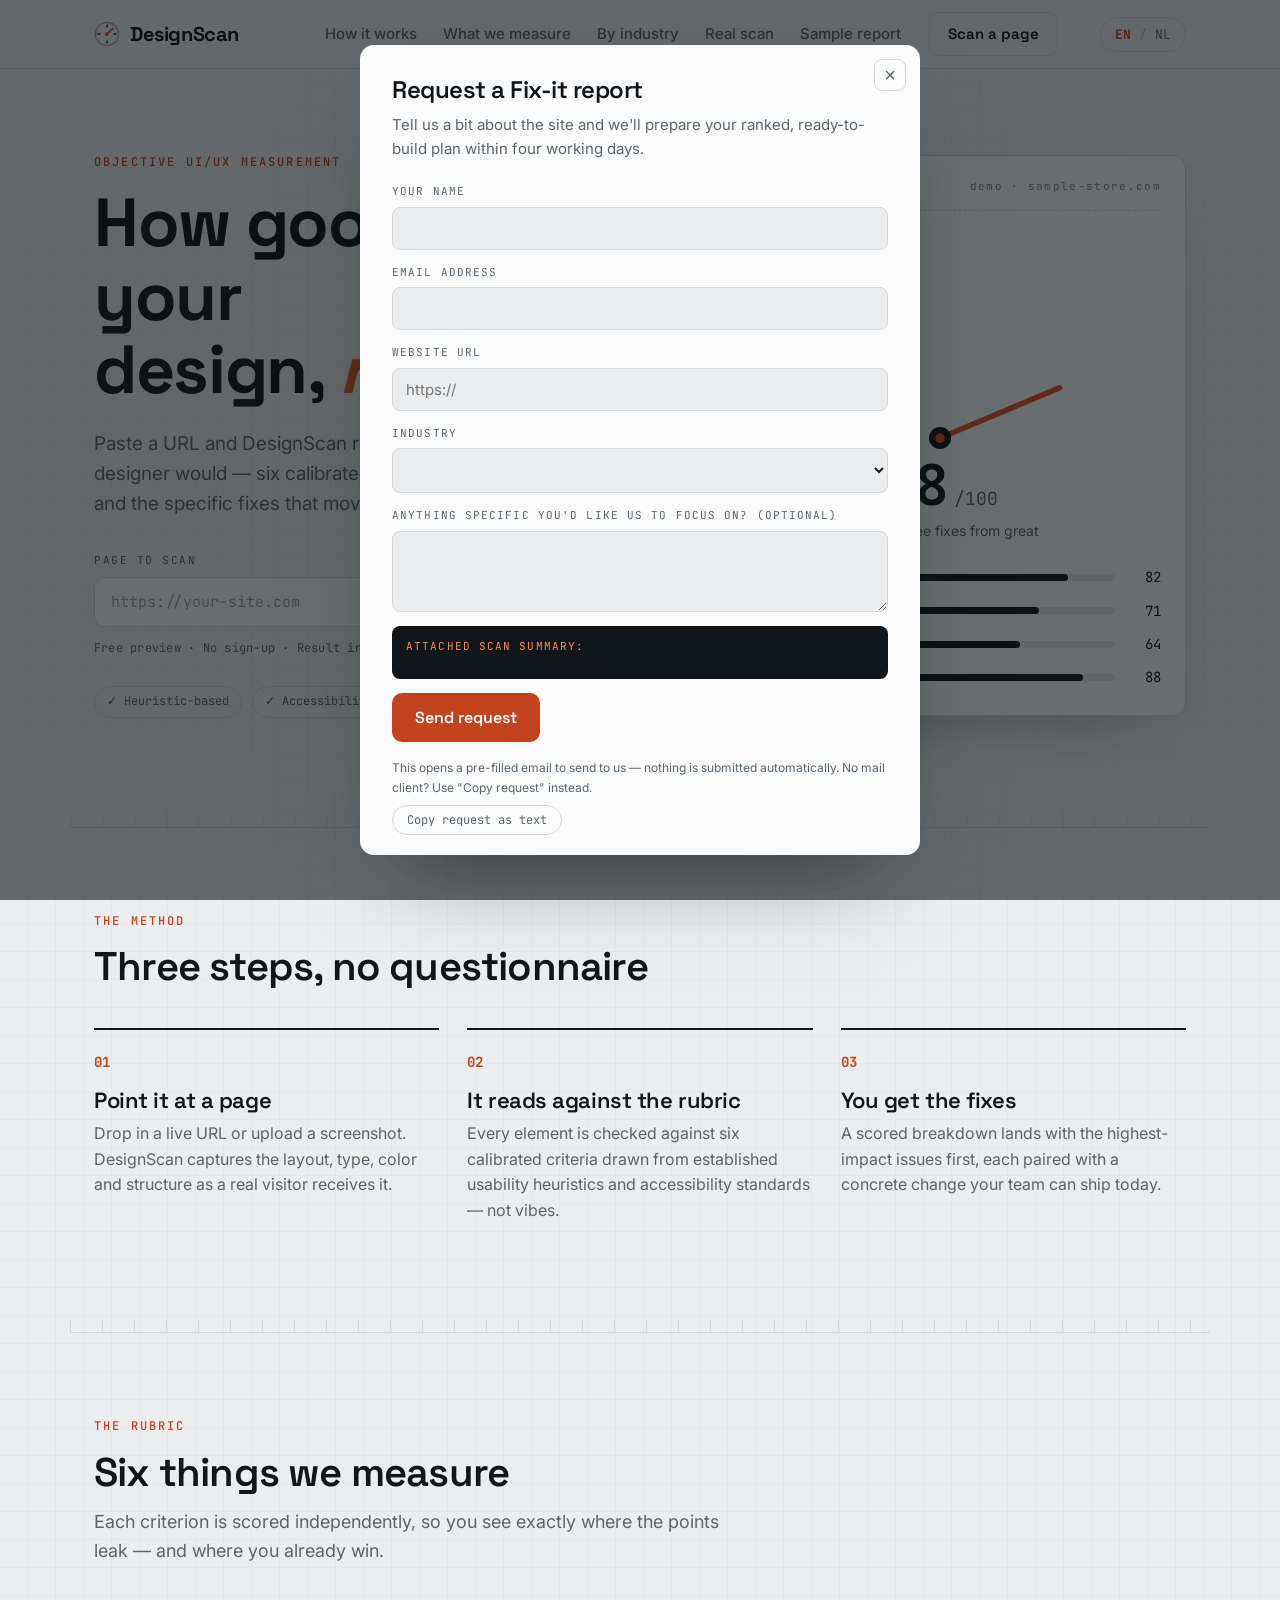
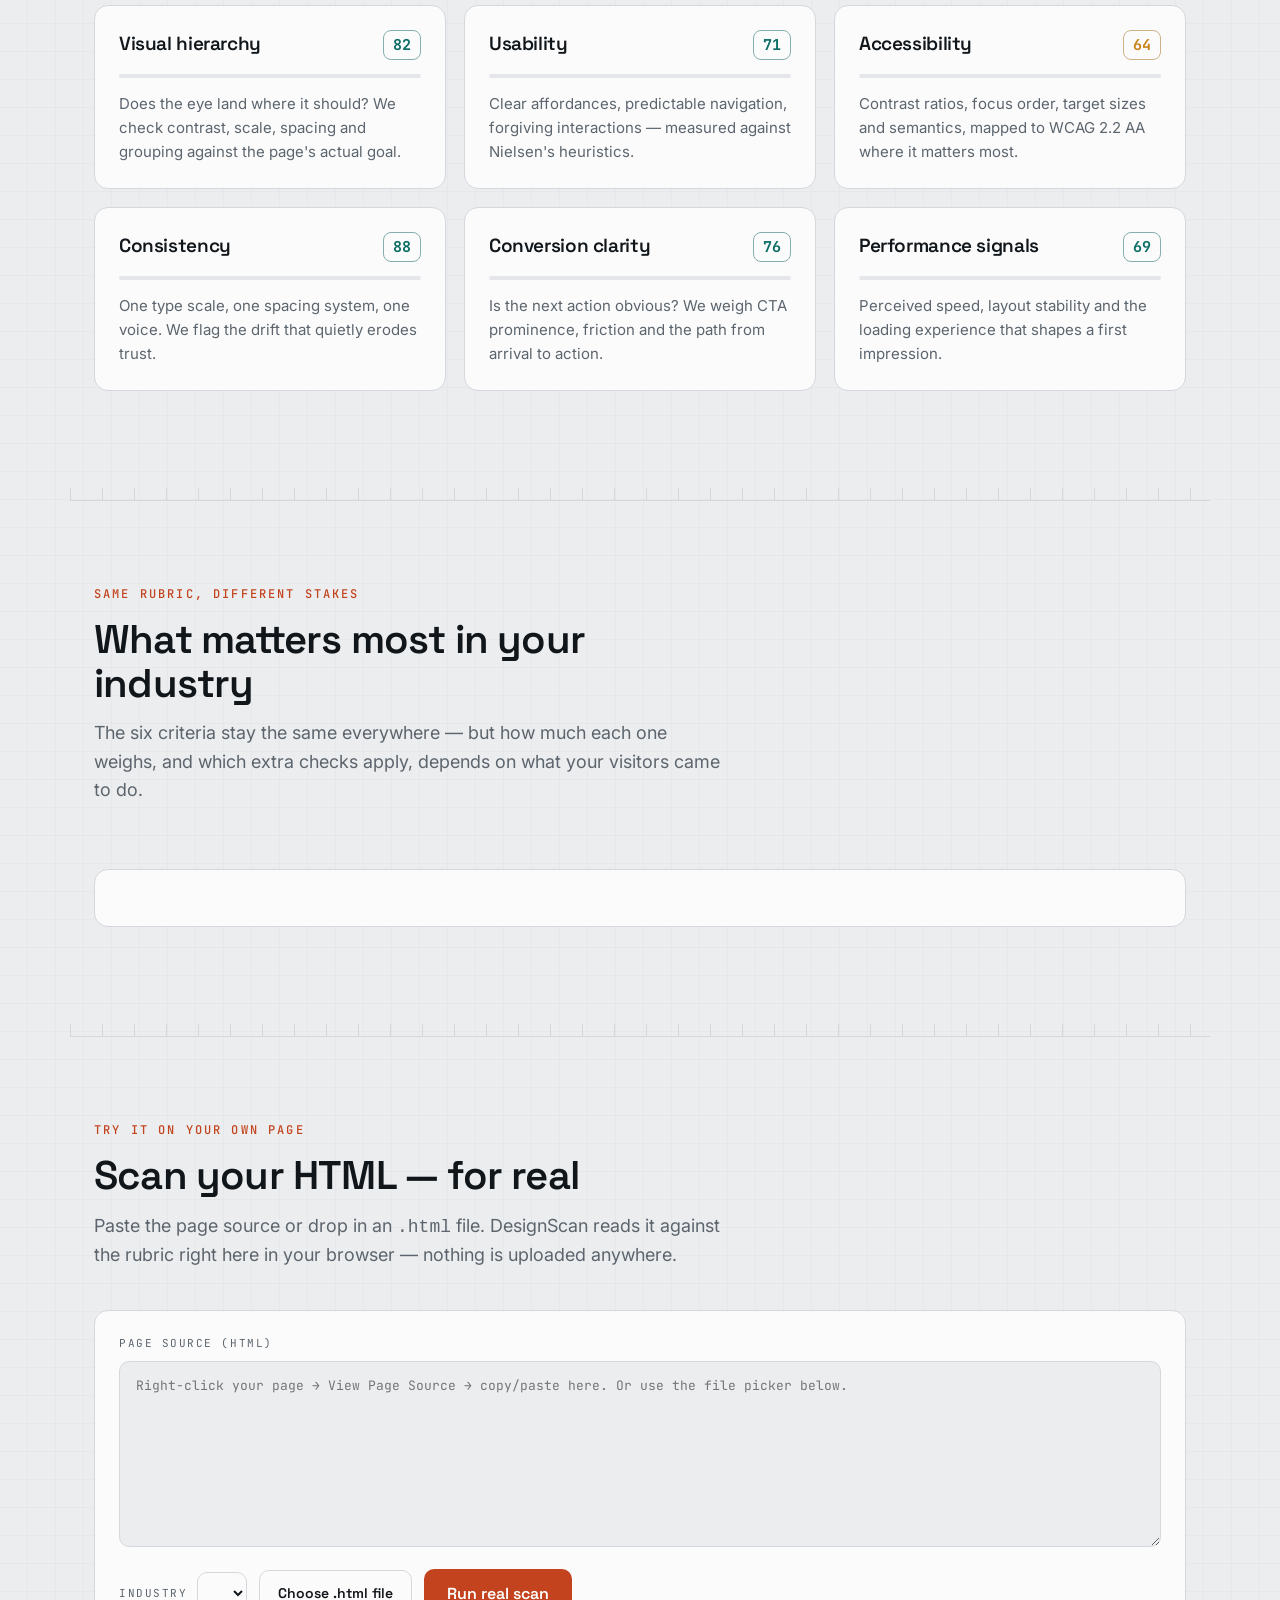
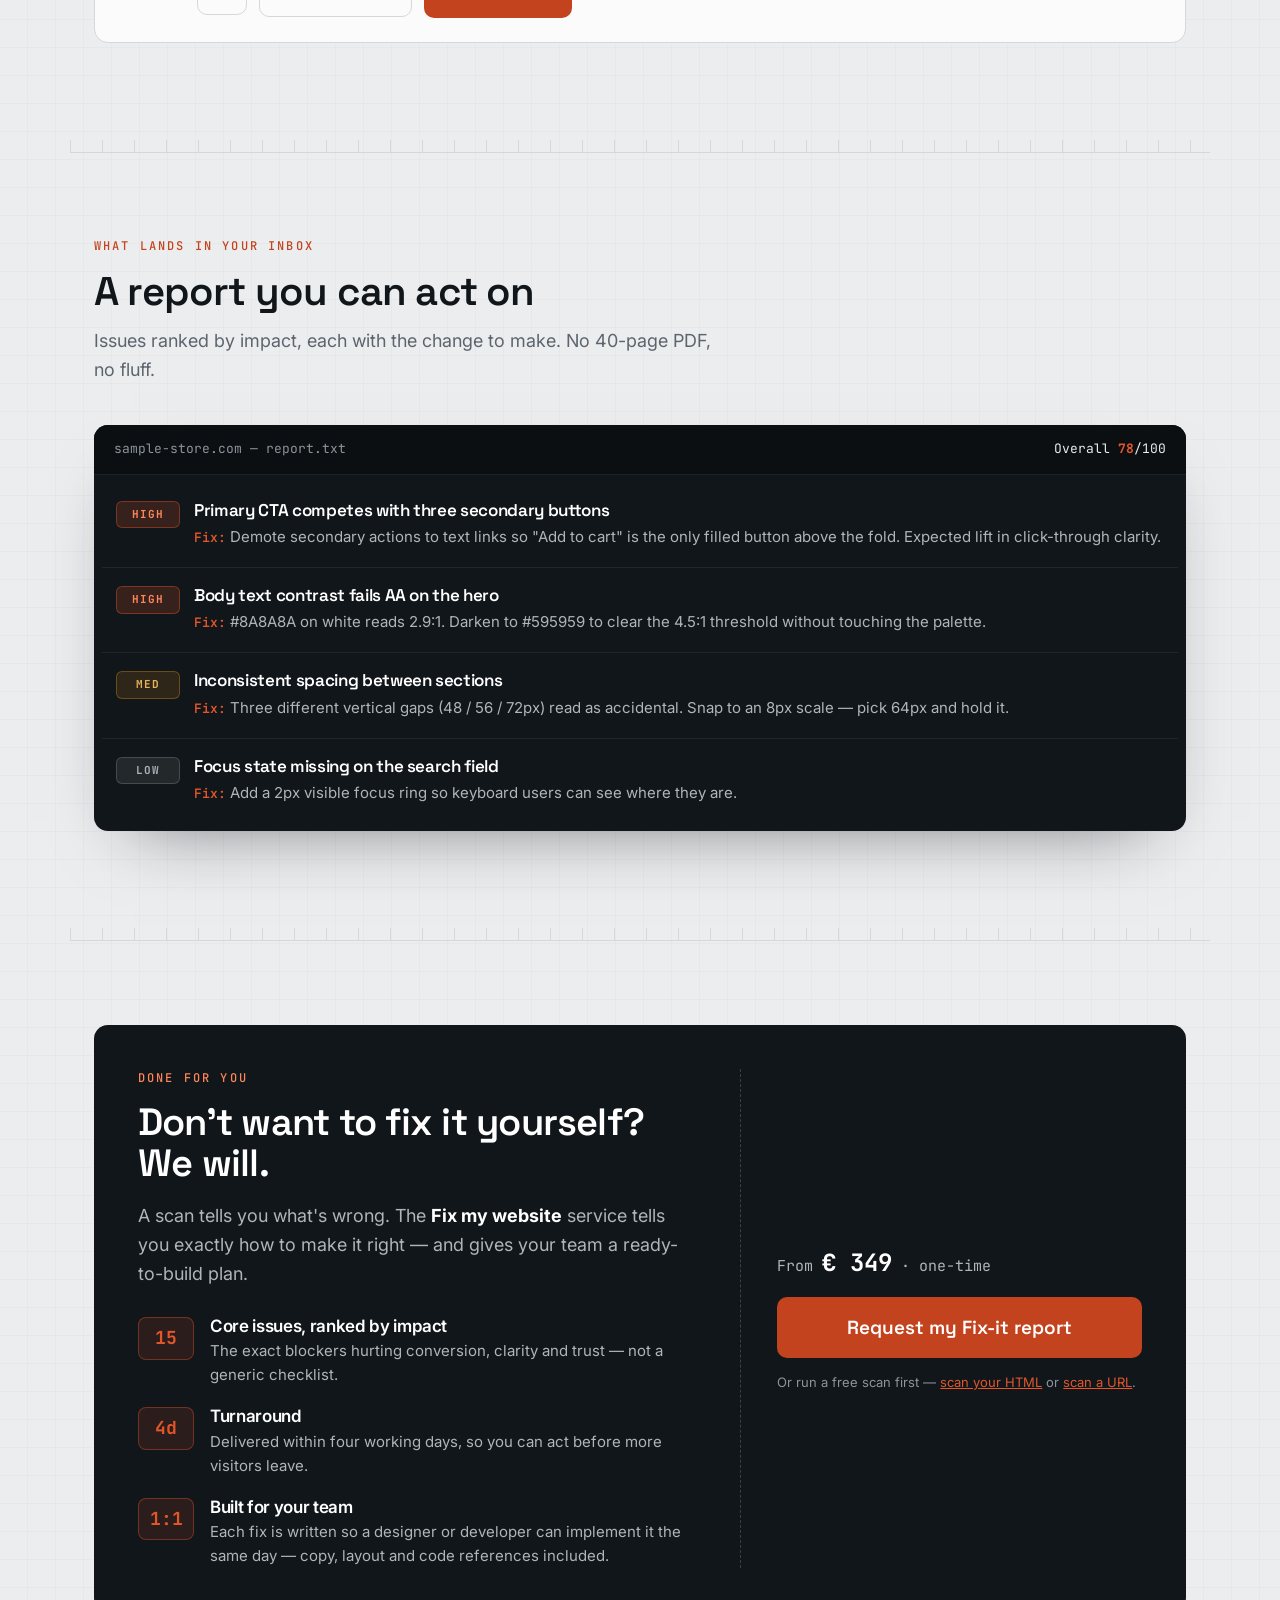
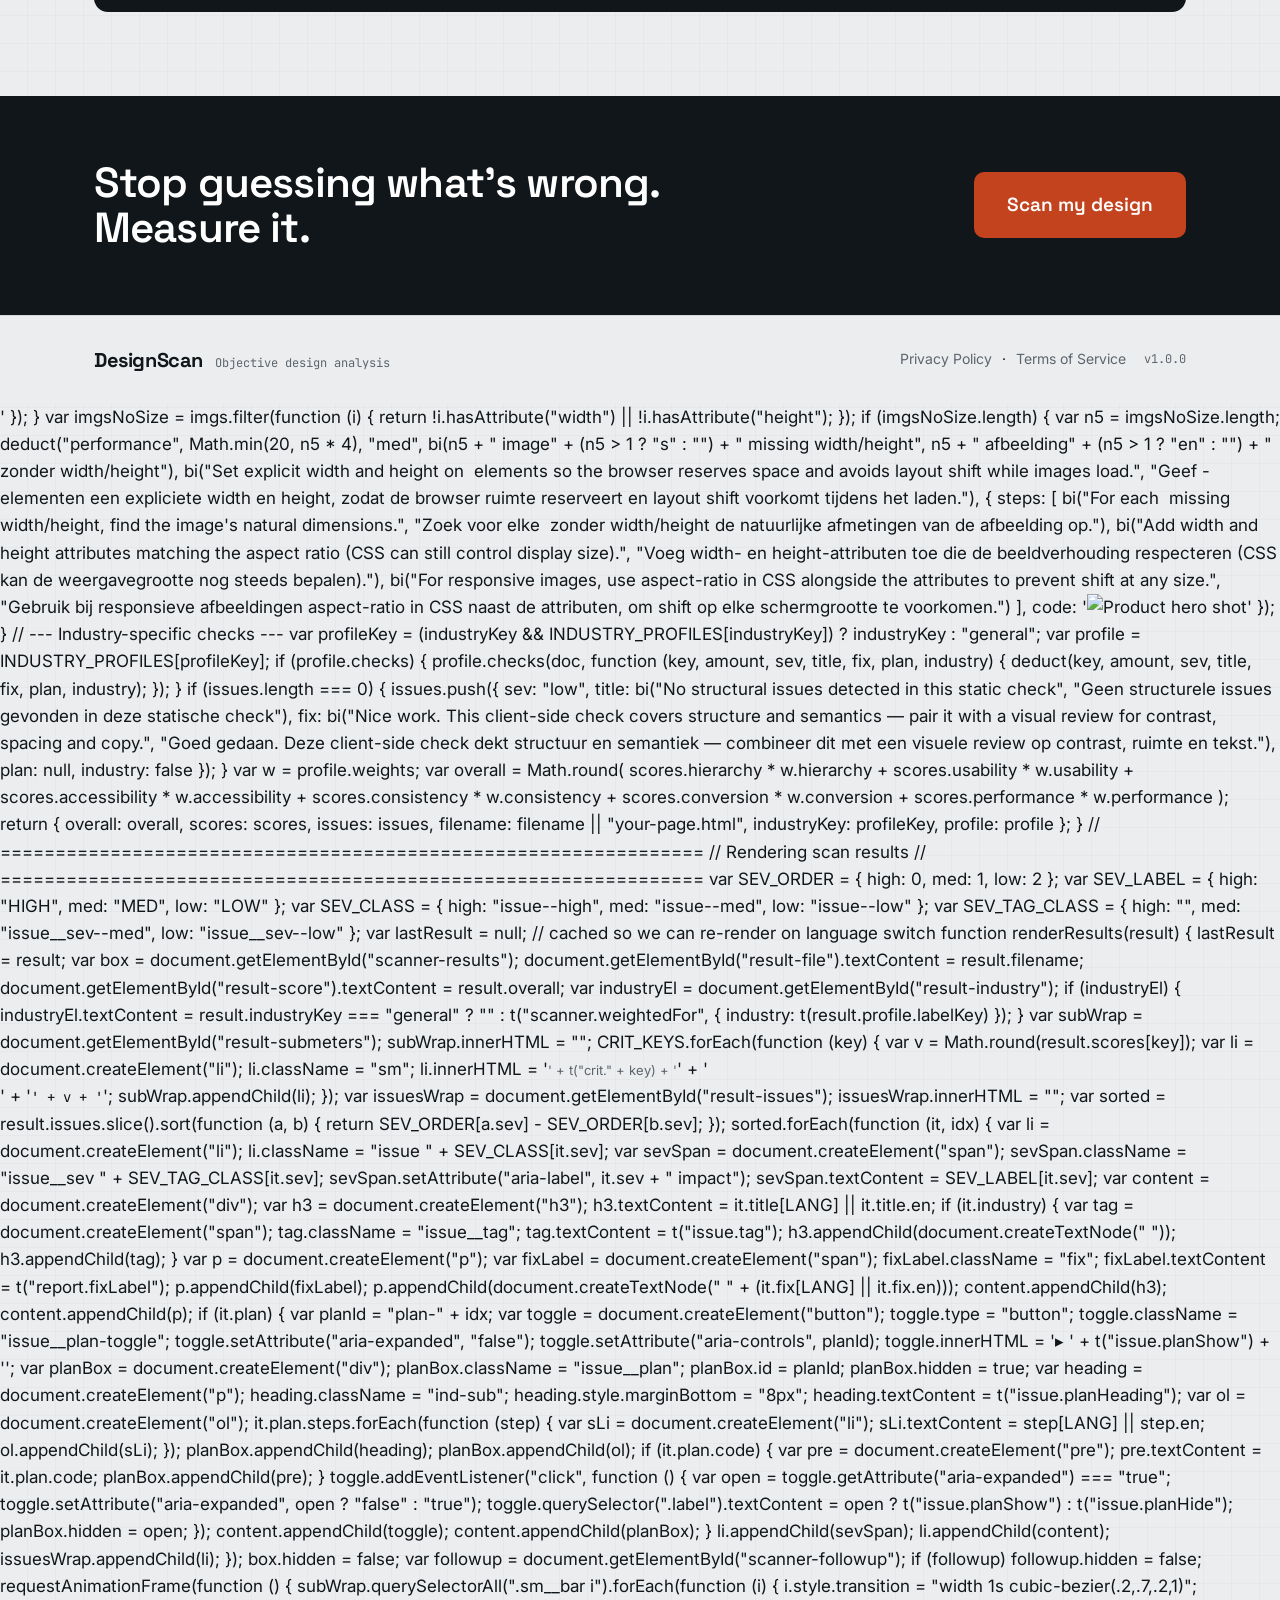
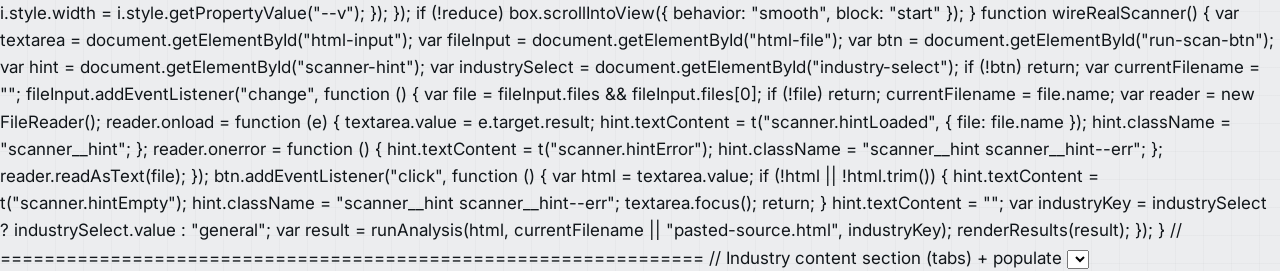
==== commit f074445f: "Update alle files" ====
--- a/DesignScan_preview.html
+++ b/DesignScan_preview.html
@@ -268,6 +268,103 @@
 .footer__links a { color: var(--ink-2); text-decoration: none; }
 .footer__links a:hover { color: var(--ink); }
 
+/* ---------- Language toggle ---------- */
+.lang-toggle {
+  display: inline-flex; align-items: center; gap: 6px; font-family: var(--mono); font-size: 13px;
+  background: transparent; border: 1.5px solid var(--line); border-radius: 999px;
+  padding: 7px 12px; cursor: pointer; color: var(--ink-2); margin-left: 14px;
+}
+.lang-toggle:hover { border-color: var(--ink-2); }
+.lang-toggle:focus-visible { outline: 3px solid var(--ember); outline-offset: 2px; }
+.lang-toggle__sep { opacity: .4; }
+.lang-toggle__opt { padding: 1px 2px; }
+.lang-toggle__opt--active { color: var(--ember-2); font-weight: 700; }
+
+/* ---------- Issue fix-plan (ready-to-build plan) ---------- */
+.issue__plan-toggle {
+  display: inline-flex; align-items: center; gap: 6px; margin-top: 10px;
+  font-family: var(--mono); font-size: 12px; font-weight: 600; letter-spacing: .04em;
+  color: var(--ember); background: transparent; border: 1px solid rgba(226,86,42,.4);
+  border-radius: 999px; padding: 5px 12px; cursor: pointer;
+}
+.issue__plan-toggle:hover { background: rgba(226,86,42,.1); }
+.issue__plan-toggle .chev { display: inline-block; transition: transform .15s var(--ease); }
+.issue__plan-toggle[aria-expanded="true"] .chev { transform: rotate(90deg); }
+
+.issue__plan {
+  margin-top: 12px; padding: 14px 16px; border-radius: 8px;
+  background: rgba(255,255,255,.04); border: 1px dashed rgba(255,255,255,.14);
+}
+.issue__plan ol { margin: 0; padding-left: 20px; display: grid; gap: 6px; }
+.issue__plan li { font-size: 14px; color: #C7CDD2; }
+.issue__plan pre {
+  margin: 12px 0 0; padding: 12px 14px; border-radius: 8px; overflow-x: auto;
+  background: #0B0F12; border: 1px solid rgba(255,255,255,.08);
+  font-family: var(--mono); font-size: 12.5px; color: #E9EBED; line-height: 1.55;
+}
+
+/* ---------- Scanner follow-up ---------- */
+.scanner__followup {
+  padding: 22px 20px; background: #0B0F12; border-top: 1px solid rgba(255,255,255,.08);
+  border-radius: 0 0 10px 10px; display: flex; align-items: center; justify-content: space-between;
+  gap: 18px; flex-wrap: wrap;
+}
+.scanner__followup p { color: #AEB5BB; font-size: 15px; max-width: 36em; margin: 0; }
+.scanner__results .issues { border-radius: 0; }
+
+/* ---------- Fix-it request panel ---------- */
+.fixit-request {
+  position: fixed; inset: 0; z-index: 100; display: flex; align-items: center; justify-content: center;
+  background: rgba(11,15,18,.6); padding: 20px;
+}
+.fixit-request__card {
+  position: relative; background: var(--surface); color: var(--ink); border-radius: var(--r);
+  max-width: 560px; width: 100%; max-height: 90vh; overflow-y: auto; padding: 32px;
+  box-shadow: 0 40px 90px -40px rgba(17,22,26,.6);
+}
+.fixit-request__card h3 { font-size: 24px; margin-bottom: 10px; }
+.fixit-request__intro { color: var(--ink-2); font-size: 15px; margin-bottom: 22px; }
+.fixit-request__close {
+  position: absolute; top: 14px; right: 14px; width: 32px; height: 32px; border-radius: 8px;
+  border: 1px solid var(--line); background: var(--surface); font-size: 20px; line-height: 1;
+  cursor: pointer; color: var(--ink-2);
+}
+.fixit-request__close:hover { color: var(--ink); border-color: var(--ink-2); }
+
+.ff-row { display: grid; gap: 6px; margin-bottom: 14px; }
+.ff-row label { font-family: var(--mono); font-size: 11px; letter-spacing: .1em; text-transform: uppercase; color: var(--ink-2); }
+.ff-row input, .ff-row select, .ff-row textarea {
+  font-family: var(--sans); font-size: 15px; padding: 11px 13px; border: 1.5px solid var(--line);
+  border-radius: 8px; background: var(--paper); color: var(--ink); width: 100%;
+}
+.ff-row textarea { resize: vertical; font-family: var(--sans); }
+.ff-row input:focus-visible, .ff-row select:focus-visible, .ff-row textarea:focus-visible {
+  outline: none; border-color: var(--ember); box-shadow: 0 0 0 3px rgba(226,86,42,.18);
+}
+.ff-row--summary { background: var(--ink); border-radius: 8px; padding: 12px 14px; }
+.ff-summary__label { font-family: var(--mono); font-size: 11px; letter-spacing: .1em; text-transform: uppercase; color: #FF8559; margin: 0 0 6px; }
+.ff-summary__pre {
+  margin: 0; font-family: var(--mono); font-size: 12px; color: #E9EBED; white-space: pre-wrap;
+  max-height: 140px; overflow-y: auto;
+}
+.ff-actions { display: flex; align-items: center; gap: 14px; margin-top: 6px; flex-wrap: wrap; }
+.ff-hint { font-family: var(--mono); font-size: 12px; color: var(--ink-2); }
+.ff-hint--err { color: var(--ember-2); }
+.ff-disclaimer { font-size: 12px; color: var(--ink-2); margin-top: 16px; }
+.ff-copy {
+  margin-top: 8px; font-family: var(--mono); font-size: 12px; color: var(--ink-2);
+  background: transparent; border: 1px solid var(--line); border-radius: 999px;
+  padding: 6px 14px; cursor: pointer;
+}
+.ff-copy:hover { border-color: var(--ink-2); color: var(--ink); }
+.fixit-request__done { padding-top: 6px; }
+.fixit-request__done p { color: var(--ink-2); font-size: 15px; }
+.fixit-request__done p:first-child { color: var(--ink); }
+
+@media (max-width: 560px) {
+  .fixit-request__card { padding: 22px; }
+}
+
 .scanner__select {
   font-family: var(--sans); font-size: 14px; color: var(--ink);
   padding: 11px 14px; border: 1.5px solid var(--line); border-radius: 10px;
@@ -396,6 +493,9 @@
   .nav { display: none; }
   .steps, .grid { grid-template-columns: 1fr; }
   .grid { gap: 14px; }
+  .topbar__inner { gap: 10px; }
+  .nav__cta { margin-left: auto; padding: 8px 14px; font-size: 14px; }
+  .lang-toggle { margin-left: 0; }
 }
 @media (max-width: 520px) {
   body { font-size: 16px; }
@@ -414,7 +514,7 @@
 </style>
 </head>
 <body>
-<a class="skip-link" href="#main">Skip to content</a>
+<a class="skip-link" href="#main" data-i18n="skip">Skip to content</a>
 
 <header class="topbar">
   <div class="wrap topbar__inner">
@@ -431,13 +531,18 @@
       <span class="brand__word">DesignScan</span>
     </a>
     <nav class="nav" aria-label="Primary">
-      <a href="#how">How it works</a>
-      <a href="#criteria">What we measure</a>
-      <a href="#industries">By industry</a>
-      <a href="#run-scan">Real scan</a>
-      <a href="#report">Sample report</a>
+      <a href="#how" data-i18n="nav.how">How it works</a>
+      <a href="#criteria" data-i18n="nav.criteria">What we measure</a>
+      <a href="#industries" data-i18n="nav.industries">By industry</a>
+      <a href="#run-scan" data-i18n="nav.scan">Real scan</a>
+      <a href="#report" data-i18n="nav.report">Sample report</a>
     </nav>
-    <a class="btn btn--ghost nav__cta" href="#scan">Scan a page</a>
+    <a class="btn btn--ghost nav__cta" href="#scan" data-i18n="nav.cta">Scan a page</a>
+    <button class="lang-toggle" id="lang-toggle" type="button" aria-label="Switch language / Wissel taal">
+      <span class="lang-toggle__opt lang-toggle__opt--active" data-lang="en">EN</span>
+      <span class="lang-toggle__sep">/</span>
+      <span class="lang-toggle__opt" data-lang="nl">NL</span>
+    </button>
   </div>
 </header>
 
@@ -447,33 +552,33 @@
   <!-- HERO -->
   <section class="hero wrap" aria-labelledby="hero-title">
     <div class="hero__copy">
-      <p class="eyebrow">Objective UI/UX measurement</p>
-      <h1 id="hero-title">How good is your<br>design, <span class="ink-em">really</span>?</h1>
-      <p class="lede">Paste a URL and DesignScan reads it the way a senior product designer would — six calibrated criteria, a single honest score, and the specific fixes that move the needle.</p>
+      <p class="eyebrow" data-i18n="hero.eyebrow">Objective UI/UX measurement</p>
+      <h1 id="hero-title" data-i18n="hero.title">How good is your<br>design, <span class="ink-em">really</span>?</h1>
+      <p class="lede" data-i18n="hero.lede">Paste a URL and DesignScan reads it the way a senior product designer would — six calibrated criteria, a single honest score, and the specific fixes that move the needle.</p>
 
       <form class="scan" id="scan" autocomplete="off" novalidate>
-        <label class="scan__label" for="url">Page to scan</label>
+        <label class="scan__label" for="url" data-i18n="hero.scanLabel">Page to scan</label>
         <div class="scan__row">
           <input class="scan__input" id="url" name="url" type="url" inputmode="url"
                  placeholder="https://your-site.com" aria-describedby="scan-note" />
           <button class="btn btn--solid" type="submit" id="scan-btn">
-            <span class="btn__label">Scan my design</span>
+            <span class="btn__label" data-i18n="hero.scanBtn">Scan my design</span>
           </button>
         </div>
-        <p class="scan__note" id="scan-note">Free preview · No sign-up · Result in seconds</p>
+        <p class="scan__note" id="scan-note" data-i18n="hero.scanNote">Free preview · No sign-up · Result in seconds</p>
       </form>
 
       <ul class="trust" aria-label="What the scan checks">
-        <li>Heuristic-based</li>
-        <li>Accessibility-aware</li>
-        <li>Conversion-focused</li>
+        <li data-i18n="hero.trust1">Heuristic-based</li>
+        <li data-i18n="hero.trust2">Accessibility-aware</li>
+        <li data-i18n="hero.trust3">Conversion-focused</li>
       </ul>
     </div>
 
     <!-- SIGNATURE: the gauge readout -->
     <div class="readout" role="group" aria-labelledby="readout-title">
       <div class="readout__head">
-        <span class="readout__tag" id="readout-title">LIVE&nbsp;READING</span>
+        <span class="readout__tag" id="readout-title" data-i18n="hero.live">LIVE&nbsp;READING</span>
         <span class="readout__src" id="readout-src">demo · sample-store.com</span>
       </div>
 
@@ -491,15 +596,15 @@
         <div class="gauge__readout">
           <span class="gauge__score" id="gauge-score" aria-hidden="true">78</span>
           <span class="gauge__of">/100</span>
-          <span class="gauge__grade" id="gauge-grade">Good — three fixes from great</span>
+          <span class="gauge__grade" id="gauge-grade" data-i18n="hero.grade">Good — three fixes from great</span>
         </div>
       </div>
 
       <ul class="submeters" id="submeters" aria-label="Sub-scores by criterion">
-        <li class="sm" data-score="82"><span class="sm__name">Visual hierarchy</span><span class="sm__bar"><i style="--v:82%"></i></span><span class="sm__val">82</span></li>
-        <li class="sm" data-score="71"><span class="sm__name">Usability</span><span class="sm__bar"><i style="--v:71%"></i></span><span class="sm__val">71</span></li>
-        <li class="sm" data-score="64"><span class="sm__name">Accessibility</span><span class="sm__bar"><i style="--v:64%"></i></span><span class="sm__val">64</span></li>
-        <li class="sm" data-score="88"><span class="sm__name">Consistency</span><span class="sm__bar"><i style="--v:88%"></i></span><span class="sm__val">88</span></li>
+        <li class="sm" data-score="82"><span class="sm__name" data-i18n="crit.hierarchy">Visual hierarchy</span><span class="sm__bar"><i style="--v:82%"></i></span><span class="sm__val">82</span></li>
+        <li class="sm" data-score="71"><span class="sm__name" data-i18n="crit.usability">Usability</span><span class="sm__bar"><i style="--v:71%"></i></span><span class="sm__val">71</span></li>
+        <li class="sm" data-score="64"><span class="sm__name" data-i18n="crit.accessibility">Accessibility</span><span class="sm__bar"><i style="--v:64%"></i></span><span class="sm__val">64</span></li>
+        <li class="sm" data-score="88"><span class="sm__name" data-i18n="crit.consistency">Consistency</span><span class="sm__bar"><i style="--v:88%"></i></span><span class="sm__val">88</span></li>
       </ul>
     </div>
   </section>
@@ -509,24 +614,24 @@
   <!-- HOW IT WORKS (a true sequence → numbering earns its place) -->
   <section class="how wrap" id="how" aria-labelledby="how-title">
     <header class="sec-head">
-      <p class="eyebrow">The method</p>
-      <h2 id="how-title">Three steps, no questionnaire</h2>
+      <p class="eyebrow" data-i18n="how.eyebrow">The method</p>
+      <h2 id="how-title" data-i18n="how.title">Three steps, no questionnaire</h2>
     </header>
     <ol class="steps">
       <li class="step">
         <span class="step__no">01</span>
-        <h3>Point it at a page</h3>
-        <p>Drop in a live URL or upload a screenshot. DesignScan captures the layout, type, color and structure as a real visitor receives it.</p>
+        <h3 data-i18n="how.s1.title">Point it at a page</h3>
+        <p data-i18n="how.s1.body">Drop in a live URL or upload a screenshot. DesignScan captures the layout, type, color and structure as a real visitor receives it.</p>
       </li>
       <li class="step">
         <span class="step__no">02</span>
-        <h3>It reads against the rubric</h3>
-        <p>Every element is checked against six calibrated criteria drawn from established usability heuristics and accessibility standards — not vibes.</p>
+        <h3 data-i18n="how.s2.title">It reads against the rubric</h3>
+        <p data-i18n="how.s2.body">Every element is checked against six calibrated criteria drawn from established usability heuristics and accessibility standards — not vibes.</p>
       </li>
       <li class="step">
         <span class="step__no">03</span>
-        <h3>You get the fixes</h3>
-        <p>A scored breakdown lands with the highest-impact issues first, each paired with a concrete change your team can ship today.</p>
+        <h3 data-i18n="how.s3.title">You get the fixes</h3>
+        <p data-i18n="how.s3.body">A scored breakdown lands with the highest-impact issues first, each paired with a concrete change your team can ship today.</p>
       </li>
     </ol>
   </section>
@@ -536,40 +641,40 @@
   <!-- WHAT WE MEASURE -->
   <section class="criteria wrap" id="criteria" aria-labelledby="crit-title">
     <header class="sec-head">
-      <p class="eyebrow">The rubric</p>
-      <h2 id="crit-title">Six things we measure</h2>
-      <p class="sec-sub">Each criterion is scored independently, so you see exactly where the points leak — and where you already win.</p>
+      <p class="eyebrow" data-i18n="criteria.eyebrow">The rubric</p>
+      <h2 id="crit-title" data-i18n="criteria.title">Six things we measure</h2>
+      <p class="sec-sub" data-i18n="criteria.sub">Each criterion is scored independently, so you see exactly where the points leak — and where you already win.</p>
     </header>
     <div class="grid">
       <article class="card" data-v="82">
-        <div class="card__top"><h3>Visual hierarchy</h3><span class="chip">82</span></div>
+        <div class="card__top"><h3 data-i18n="crit.hierarchy">Visual hierarchy</h3><span class="chip">82</span></div>
         <span class="meterline"><i></i></span>
-        <p>Does the eye land where it should? We check contrast, scale, spacing and grouping against the page's actual goal.</p>
+        <p data-i18n="criteria.hierarchy.body">Does the eye land where it should? We check contrast, scale, spacing and grouping against the page's actual goal.</p>
       </article>
       <article class="card" data-v="71">
-        <div class="card__top"><h3>Usability</h3><span class="chip">71</span></div>
+        <div class="card__top"><h3 data-i18n="crit.usability">Usability</h3><span class="chip">71</span></div>
         <span class="meterline"><i></i></span>
-        <p>Clear affordances, predictable navigation, forgiving interactions — measured against Nielsen's heuristics.</p>
+        <p data-i18n="criteria.usability.body">Clear affordances, predictable navigation, forgiving interactions — measured against Nielsen's heuristics.</p>
       </article>
       <article class="card" data-v="64">
-        <div class="card__top"><h3>Accessibility</h3><span class="chip chip--warn">64</span></div>
+        <div class="card__top"><h3 data-i18n="crit.accessibility">Accessibility</h3><span class="chip chip--warn">64</span></div>
         <span class="meterline"><i></i></span>
-        <p>Contrast ratios, focus order, target sizes and semantics, mapped to WCAG 2.2 AA where it matters most.</p>
+        <p data-i18n="criteria.accessibility.body">Contrast ratios, focus order, target sizes and semantics, mapped to WCAG 2.2 AA where it matters most.</p>
       </article>
       <article class="card" data-v="88">
-        <div class="card__top"><h3>Consistency</h3><span class="chip">88</span></div>
+        <div class="card__top"><h3 data-i18n="crit.consistency">Consistency</h3><span class="chip">88</span></div>
         <span class="meterline"><i></i></span>
-        <p>One type scale, one spacing system, one voice. We flag the drift that quietly erodes trust.</p>
+        <p data-i18n="criteria.consistency.body">One type scale, one spacing system, one voice. We flag the drift that quietly erodes trust.</p>
       </article>
       <article class="card" data-v="76">
-        <div class="card__top"><h3>Conversion clarity</h3><span class="chip">76</span></div>
+        <div class="card__top"><h3 data-i18n="crit.conversion">Conversion clarity</h3><span class="chip">76</span></div>
         <span class="meterline"><i></i></span>
-        <p>Is the next action obvious? We weigh CTA prominence, friction and the path from arrival to action.</p>
+        <p data-i18n="criteria.conversion.body">Is the next action obvious? We weigh CTA prominence, friction and the path from arrival to action.</p>
       </article>
       <article class="card" data-v="69">
-        <div class="card__top"><h3>Performance signals</h3><span class="chip">69</span></div>
+        <div class="card__top"><h3 data-i18n="crit.performance">Performance signals</h3><span class="chip">69</span></div>
         <span class="meterline"><i></i></span>
-        <p>Perceived speed, layout stability and the loading experience that shapes a first impression.</p>
+        <p data-i18n="criteria.performance.body">Perceived speed, layout stability and the loading experience that shapes a first impression.</p>
       </article>
     </div>
   </section>
@@ -579,9 +684,9 @@
   <!-- PER INDUSTRY -->
   <section class="industries wrap" id="industries" aria-labelledby="industries-title">
     <header class="sec-head">
-      <p class="eyebrow">Same rubric, different stakes</p>
-      <h2 id="industries-title">What matters most in your industry</h2>
-      <p class="sec-sub">The six criteria stay the same everywhere — but how much each one weighs, and which extra checks apply, depends on what your visitors came to do.</p>
+      <p class="eyebrow" data-i18n="industries.eyebrow">Same rubric, different stakes</p>
+      <h2 id="industries-title" data-i18n="industries.title">What matters most in your industry</h2>
+      <p class="sec-sub" data-i18n="industries.sub">The six criteria stay the same everywhere — but how much each one weighs, and which extra checks apply, depends on what your visitors came to do.</p>
     </header>
 
     <div class="industries__panel">
@@ -595,35 +700,24 @@
   <!-- REAL SCANNER -->
   <section class="scanner wrap" id="run-scan" aria-labelledby="scanner-title">
     <header class="sec-head">
-      <p class="eyebrow">Try it on your own page</p>
-      <h2 id="scanner-title">Scan your HTML — for real</h2>
-      <p class="sec-sub">Paste the page source or drop in an <code>.html</code> file. DesignScan reads it against the rubric right here in your browser — nothing is uploaded anywhere.</p>
+      <p class="eyebrow" data-i18n="scanner.eyebrow">Try it on your own page</p>
+      <h2 id="scanner-title" data-i18n="scanner.title">Scan your HTML — for real</h2>
+      <p class="sec-sub" data-i18n="scanner.sub">Paste the page source or drop in an <code>.html</code> file. DesignScan reads it against the rubric right here in your browser — nothing is uploaded anywhere.</p>
     </header>
 
     <div class="scanner__panel">
       <div class="scanner__input">
-        <label class="scan__label" for="html-input">Page source (HTML)</label>
+        <label class="scan__label" for="html-input" data-i18n="scanner.inputLabel">Page source (HTML)</label>
         <textarea id="html-input" class="scanner__textarea" rows="8"
-          placeholder="Right-click your page → View Page Source → copy/paste here. Or use the file picker below."></textarea>
+          data-i18n="scanner.placeholder" placeholder="Right-click your page → View Page Source → copy/paste here. Or use the file picker below."></textarea>
         <div class="scanner__controls">
-          <label class="scan__label scan__label--inline" for="industry-select">Industry</label>
-          <select id="industry-select" class="scanner__select">
-            <option value="general">General (no industry focus)</option>
-            <option value="ecommerce">E-commerce / webshop</option>
-            <option value="saas">SaaS / software</option>
-            <option value="healthcare">Zorg &amp; gezondheid</option>
-            <option value="finance">Financiële diensten</option>
-            <option value="hospitality">Horeca &amp; lokale dienstverlening</option>
-            <option value="education">Onderwijs</option>
-            <option value="realestate">Vastgoed</option>
-            <option value="nonprofit">Non-profit &amp; overheid</option>
-            <option value="agency">Agency / portfolio</option>
-          </select>
+          <label class="scan__label scan__label--inline" for="industry-select" data-i18n="scanner.industryLabel">Industry</label>
+          <select id="industry-select" class="scanner__select"></select>
           <label class="btn btn--ghost scanner__file">
             <input type="file" id="html-file" accept=".html,.htm,text/html" hidden />
-            Choose .html file
+            <span data-i18n="scanner.chooseFile">Choose .html file</span>
           </label>
-          <button class="btn btn--solid" id="run-scan-btn" type="button">Run real scan</button>
+          <button class="btn btn--solid" id="run-scan-btn" type="button" data-i18n="scanner.runBtn">Run real scan</button>
         </div>
         <p class="scanner__hint" id="scanner-hint"></p>
       </div>
@@ -632,10 +726,14 @@
         <div class="report__bar">
           <span class="report__file" id="result-file">your-page.html</span>
           <span class="report__industry" id="result-industry"></span>
-          <span class="report__score">Overall <strong id="result-score">—</strong>/100</span>
+          <span class="report__score"><span data-i18n="scanner.overall">Overall</span> <strong id="result-score">—</strong>/100</span>
         </div>
         <ul class="submeters" id="result-submeters" aria-label="Sub-scores by criterion"></ul>
         <ul class="issues" id="result-issues"></ul>
+        <div class="scanner__followup" id="scanner-followup" hidden>
+          <p data-i18n="scanner.followup.text">Want this turned into a plan your team can execute, with us reviewing it personally?</p>
+          <button class="btn btn--solid" id="open-fixit-from-scan" type="button" data-i18n="scanner.followup.btn">Request a Fix-it report for this scan</button>
+        </div>
       </div>
     </div>
   </section>
@@ -645,43 +743,43 @@
 
   <section class="report wrap" id="report" aria-labelledby="report-title">
     <header class="sec-head">
-      <p class="eyebrow">What lands in your inbox</p>
-      <h2 id="report-title">A report you can act on</h2>
-      <p class="sec-sub">Issues ranked by impact, each with the change to make. No 40-page PDF, no fluff.</p>
+      <p class="eyebrow" data-i18n="report.eyebrow">What lands in your inbox</p>
+      <h2 id="report-title" data-i18n="report.title">A report you can act on</h2>
+      <p class="sec-sub" data-i18n="report.sub">Issues ranked by impact, each with the change to make. No 40-page PDF, no fluff.</p>
     </header>
 
     <div class="report__card">
       <div class="report__bar">
         <span class="report__file">sample-store.com — report.txt</span>
-        <span class="report__score">Overall <strong>78</strong>/100</span>
+        <span class="report__score"><span data-i18n="scanner.overall">Overall</span> <strong>78</strong>/100</span>
       </div>
       <ul class="issues">
         <li class="issue issue--high">
           <span class="issue__sev" aria-label="High impact">HIGH</span>
           <div>
-            <h3>Primary CTA competes with three secondary buttons</h3>
-            <p><span class="fix">Fix:</span> Demote secondary actions to text links so "Add to cart" is the only filled button above the fold. Expected lift in click-through clarity.</p>
+            <h3 data-i18n="report.i1.title">Primary CTA competes with three secondary buttons</h3>
+            <p><span class="fix" data-i18n="report.fixLabel">Fix:</span> <span data-i18n="report.i1.fix">Demote secondary actions to text links so "Add to cart" is the only filled button above the fold. Expected lift in click-through clarity.</span></p>
           </div>
         </li>
         <li class="issue issue--high">
           <span class="issue__sev" aria-label="High impact">HIGH</span>
           <div>
-            <h3>Body text contrast fails AA on the hero</h3>
-            <p><span class="fix">Fix:</span> #8A8A8A on white reads 2.9:1. Darken to #595959 to clear the 4.5:1 threshold without touching the palette.</p>
+            <h3 data-i18n="report.i2.title">Body text contrast fails AA on the hero</h3>
+            <p><span class="fix" data-i18n="report.fixLabel">Fix:</span> <span data-i18n="report.i2.fix">#8A8A8A on white reads 2.9:1. Darken to #595959 to clear the 4.5:1 threshold without touching the palette.</span></p>
           </div>
         </li>
         <li class="issue issue--med">
           <span class="issue__sev issue__sev--med" aria-label="Medium impact">MED</span>
           <div>
-            <h3>Inconsistent spacing between sections</h3>
-            <p><span class="fix">Fix:</span> Three different vertical gaps (48 / 56 / 72px) read as accidental. Snap to an 8px scale — pick 64px and hold it.</p>
+            <h3 data-i18n="report.i3.title">Inconsistent spacing between sections</h3>
+            <p><span class="fix" data-i18n="report.fixLabel">Fix:</span> <span data-i18n="report.i3.fix">Three different vertical gaps (48 / 56 / 72px) read as accidental. Snap to an 8px scale — pick 64px and hold it.</span></p>
           </div>
         </li>
         <li class="issue issue--low">
           <span class="issue__sev issue__sev--low" aria-label="Low impact">LOW</span>
           <div>
-            <h3>Focus state missing on the search field</h3>
-            <p><span class="fix">Fix:</span> Add a 2px visible focus ring so keyboard users can see where they are.</p>
+            <h3 data-i18n="report.i4.title">Focus state missing on the search field</h3>
+            <p><span class="fix" data-i18n="report.fixLabel">Fix:</span> <span data-i18n="report.i4.fix">Add a 2px visible focus ring so keyboard users can see where they are.</span></p>
           </div>
         </li>
       </ul>
@@ -694,39 +792,86 @@
   <section class="fixit wrap" id="fix-my-website" aria-labelledby="fixit-title">
     <div class="fixit__card">
       <div class="fixit__main">
-        <p class="eyebrow eyebrow--light">Done for you</p>
-        <h2 id="fixit-title">Don't want to fix it yourself?<br>We will.</h2>
-        <p class="fixit__lede">A scan tells you what's wrong. The <strong>Fix my website</strong> service tells you exactly how to make it right — and gives your team a ready-to-build plan.</p>
+        <p class="eyebrow eyebrow--light" data-i18n="fixit.eyebrow">Done for you</p>
+        <h2 id="fixit-title" data-i18n="fixit.title">Don't want to fix it yourself?<br>We will.</h2>
+        <p class="fixit__lede" data-i18n="fixit.lede">A scan tells you what's wrong. The <strong>Fix my website</strong> service tells you exactly how to make it right — and gives your team a ready-to-build plan.</p>
 
         <ul class="fixit__list">
           <li>
             <span class="fixit__num">15</span>
             <div>
-              <h3>Core issues, ranked by impact</h3>
-              <p>The exact blockers hurting conversion, clarity and trust — not a generic checklist.</p>
+              <h3 data-i18n="fixit.f1.title">Core issues, ranked by impact</h3>
+              <p data-i18n="fixit.f1.body">The exact blockers hurting conversion, clarity and trust — not a generic checklist.</p>
             </div>
           </li>
           <li>
             <span class="fixit__num">4d</span>
             <div>
-              <h3>Turnaround</h3>
-              <p>Delivered within four working days, so you can act before more visitors leave.</p>
+              <h3 data-i18n="fixit.f2.title">Turnaround</h3>
+              <p data-i18n="fixit.f2.body">Delivered within four working days, so you can act before more visitors leave.</p>
             </div>
           </li>
           <li>
             <span class="fixit__num">1:1</span>
             <div>
-              <h3>Built for your team</h3>
-              <p>Each fix is written so a designer or developer can implement it the same day — copy, layout and code references included.</p>
+              <h3 data-i18n="fixit.f3.title">Built for your team</h3>
+              <p data-i18n="fixit.f3.body">Each fix is written so a designer or developer can implement it the same day — copy, layout and code references included.</p>
             </div>
           </li>
         </ul>
       </div>
 
       <div class="fixit__cta">
-        <p class="fixit__price">From <strong>€ 349</strong><span> · one-time</span></p>
-        <a class="btn btn--solid btn--lg" href="mailto:hello@designscan.example?subject=Fix%20my%20website">Get my Fix-it report</a>
-        <p class="fixit__note">Or run a free scan first — <a href="#run-scan">scan your HTML</a> or <a href="#scan">scan a URL</a>.</p>
+        <p class="fixit__price"><span data-i18n="fixit.priceFrom">From</span> <strong>€ 349</strong><span data-i18n="fixit.priceUnit"> · one-time</span></p>
+        <button class="btn btn--solid btn--lg" id="open-fixit-request" type="button" data-i18n="fixit.cta">Request my Fix-it report</button>
+        <p class="fixit__note" data-i18n="fixit.note">Or run a free scan first — <a href="#run-scan">scan your HTML</a> or <a href="#scan">scan a URL</a>.</p>
+      </div>
+    </div>
+
+    <!-- FIX-IT REQUEST PANEL -->
+    <div class="fixit-request" id="fixit-request" hidden>
+      <div class="fixit-request__card">
+        <button class="fixit-request__close" id="close-fixit-request" type="button" aria-label="Close">&times;</button>
+        <h3 data-i18n="fixitForm.title">Request a Fix-it report</h3>
+        <p class="fixit-request__intro" data-i18n="fixitForm.intro">Tell us a bit about the site and we'll prepare your ranked, ready-to-build plan within four working days.</p>
+
+        <form id="fixit-form" novalidate>
+          <div class="ff-row">
+            <label for="ff-name" data-i18n="fixitForm.name">Your name</label>
+            <input id="ff-name" name="name" type="text" required />
+          </div>
+          <div class="ff-row">
+            <label for="ff-email" data-i18n="fixitForm.email">Email address</label>
+            <input id="ff-email" name="email" type="email" required />
+          </div>
+          <div class="ff-row">
+            <label for="ff-url" data-i18n="fixitForm.url">Website URL</label>
+            <input id="ff-url" name="url" type="url" placeholder="https://" required />
+          </div>
+          <div class="ff-row">
+            <label for="ff-industry" data-i18n="fixitForm.industry">Industry</label>
+            <select id="ff-industry" name="industry"></select>
+          </div>
+          <div class="ff-row">
+            <label for="ff-notes" data-i18n="fixitForm.notes">Anything specific you'd like us to focus on? (optional)</label>
+            <textarea id="ff-notes" name="notes" rows="3"></textarea>
+          </div>
+          <div class="ff-row ff-row--summary" id="ff-summary" hidden>
+            <p class="ff-summary__label" data-i18n="fixitForm.attached">Attached scan summary:</p>
+            <pre class="ff-summary__pre" id="ff-summary-pre"></pre>
+          </div>
+          <div class="ff-actions">
+            <button class="btn btn--solid" type="submit" data-i18n="fixitForm.submit">Send request</button>
+            <span class="ff-hint" id="ff-hint"></span>
+          </div>
+          <p class="ff-disclaimer" data-i18n="fixitForm.disclaimer">This opens a pre-filled email to send to us — nothing is submitted automatically. No mail client? Use "Copy request" instead.</p>
+          <button class="ff-copy" id="ff-copy" type="button" data-i18n="fixitForm.copy">Copy request as text</button>
+        </form>
+
+        <div class="fixit-request__done" id="fixit-done" hidden>
+          <p data-i18n="fixitForm.doneTitle"><strong>Request ready.</strong></p>
+          <p data-i18n="fixitForm.doneBody">Your email client should have opened with everything filled in — just hit send. If nothing opened, use "Copy request as text" above and paste it into an email yourself.</p>
+        </div>
       </div>
     </div>
   </section>
@@ -734,8 +879,8 @@
   <!-- CTA BAND -->
   <section class="cta-band" aria-labelledby="cta-title">
     <div class="wrap cta-band__inner">
-      <h2 id="cta-title">Stop guessing what's wrong.<br>Measure it.</h2>
-      <a class="btn btn--solid btn--lg" href="#scan">Scan my design</a>
+      <h2 id="cta-title" data-i18n="cta.title">Stop guessing what's wrong.<br>Measure it.</h2>
+      <a class="btn btn--solid btn--lg" href="#scan" data-i18n="cta.btn">Scan my design</a>
     </div>
   </section>
 </main>
@@ -744,10 +889,10 @@
   <div class="wrap footer__inner">
     <div class="footer__brand">
       <span class="brand__word">DesignScan</span>
-      <span class="footer__tag">Objective design analysis</span>
+      <span class="footer__tag" data-i18n="footer.tag">Objective design analysis</span>
     </div>
     <nav class="footer__links" aria-label="Footer">
-      <a href="#">Privacy Policy</a><span aria-hidden="true">·</span><a href="#">Terms of Service</a>
+      <a href="#" data-i18n="footer.privacy">Privacy Policy</a><span aria-hidden="true">·</span><a href="#" data-i18n="footer.terms">Terms of Service</a>
     </nav>
     <span class="footer__ver">v1.0.0</span>
   </div>
@@ -756,7 +901,9 @@
 <script>
 /* DesignScan — interaction & instrument rendering
    Everything here is progressive enhancement: the page is fully
-   readable with JS disabled. JS adds the live gauge + demo scan. */
+   readable with JS disabled. JS adds the live gauge, demo scan,
+   real HTML scanner, industry weighting, fix-it request flow and
+   the EN/NL language toggle. */
 (function () {
   "use strict";
 
@@ -764,6 +911,7 @@
   var CX = 140, CY = 140, R = 92;
   var A_MIN = -120, A_MAX = 120;          // sweep, degrees from 12 o'clock
   var svgNS = "http://www.w3.org/2000/svg";
+  var LANG = "en";
 
   function valToAngle(v) { return A_MIN + (Math.max(0, Math.min(100, v)) / 100) * (A_MAX - A_MIN); }
 
@@ -791,14 +939,11 @@
     var ticks = document.getElementById("gauge-ticks");
     if (!arc) return;
 
-    // track
     arc.appendChild(seg(arcPath(R, A_MIN, A_MAX), "#E4E6E9", 12));
-    // semantic zones: red 0-50, amber 50-75, green 75-100
     arc.appendChild(seg(arcPath(R, valToAngle(0),  valToAngle(50)),  "#E23A2E", 12));
     arc.appendChild(seg(arcPath(R, valToAngle(50), valToAngle(75)),  "#E0A12B", 12));
     arc.appendChild(seg(arcPath(R, valToAngle(75), valToAngle(100)), "#2E9E5B", 12));
 
-    // tick marks every 10 points
     for (var v = 0; v <= 100; v += 10) {
       var a = valToAngle(v);
       var o = polar(CX, CY, R + 12, a), i = polar(CX, CY, R + (v % 50 === 0 ? 4 : 7), a);
@@ -811,7 +956,6 @@
     }
   }
 
-  // animate a number + needle from 0 to target
   function animateScore(target) {
     var needle = document.getElementById("gauge-needle");
     var scoreEl = document.getElementById("gauge-score");
@@ -833,7 +977,6 @@
     requestAnimationFrame(frame);
   }
 
-  // fill the criteria card meterlines when scrolled into view
   function wireCards() {
     var cards = document.querySelectorAll(".card");
     if (!("IntersectionObserver" in window)) {
@@ -852,7 +995,6 @@
     cards.forEach(function (c) { io.observe(c); });
   }
 
-  // generic scroll reveal
   function wireReveal() {
     var els = document.querySelectorAll(".sec-head, .step, .report__card, .readout");
     els.forEach(function (e) { e.classList.add("reveal"); });
@@ -878,259 +1020,758 @@
       if (!url) { input.focus(); input.style.borderColor = "var(--ember)"; return; }
       var host = url.replace(/^https?:\/\//, "").replace(/\/.*$/, "") || "your-site.com";
 
-      if (label) label.textContent = "Reading…";
+      if (label) label.textContent = t("hero.scanBtnLoading");
       btn.disabled = true;
 
-      // pseudo-random but stable-ish score from the hostname
       var seed = 0; for (var k = 0; k < host.length; k++) seed += host.charCodeAt(k);
       var score = 62 + (seed % 32); // 62–93
 
       setTimeout(function () {
         if (src) src.textContent = "demo · " + host;
-        // re-trigger gauge to new value
         document.getElementById("gauge-needle").style.transform = "rotate(-120deg)";
         document.getElementById("gauge-score").textContent = "0";
         animateScore(score);
         var grade = document.getElementById("gauge-grade");
-        if (grade) grade.textContent = score >= 85 ? "Strong — minor polish only"
-                       : score >= 70 ? "Good — three fixes from great"
-                       : "Needs work — clear wins available";
-        // nudge sub-meters
+        if (grade) grade.textContent = score >= 85 ? t("hero.gradeStrong")
+                       : score >= 70 ? t("hero.gradeGood")
+                       : t("hero.gradeWeak");
         document.querySelectorAll(".sm").forEach(function (sm, idx) {
           var base = [3, -6, -9, 7][idx] || 0;
           var v = Math.max(40, Math.min(96, score + base));
           sm.querySelector(".sm__val").textContent = v;
           sm.querySelector(".sm__bar i").style.width = v + "%";
         });
-        if (label) label.textContent = "Scan again";
+        if (label) label.textContent = t("hero.scanBtnAgain");
         btn.disabled = false;
         document.querySelector(".readout").scrollIntoView({ behavior: reduce ? "auto" : "smooth", block: "center" });
       }, reduce ? 50 : 900);
     });
   }
 
-  // ---------- Industry profiles: weighting + extra checks + framing copy ----------
-  var CRIT_LABELS = { hierarchy: "Visual hierarchy", usability: "Usability", accessibility: "Accessibility", consistency: "Consistency", conversion: "Conversion clarity", performance: "Performance signals" };
+  // ================================================================
+  //  i18n — static UI strings (EN/NL)
+  // ================================================================
+  var I18N = {
+    en: {
+      "skip": "Skip to content",
+      "nav.how": "How it works", "nav.criteria": "What we measure", "nav.industries": "By industry",
+      "nav.scan": "Real scan", "nav.report": "Sample report", "nav.cta": "Scan a page",
+      "hero.eyebrow": "Objective UI/UX measurement",
+      "hero.title": 'How good is your<br>design, <span class="ink-em">really</span>?',
+      "hero.lede": "Paste a URL and DesignScan reads it the way a senior product designer would — six calibrated criteria, a single honest score, and the specific fixes that move the needle.",
+      "hero.scanLabel": "Page to scan", "hero.scanBtn": "Scan my design", "hero.scanBtnLoading": "Reading…", "hero.scanBtnAgain": "Scan again",
+      "hero.scanNote": "Free preview · No sign-up · Result in seconds",
+      "hero.trust1": "Heuristic-based", "hero.trust2": "Accessibility-aware", "hero.trust3": "Conversion-focused",
+      "hero.live": "LIVE&nbsp;READING", "hero.grade": "Good — three fixes from great",
+      "hero.gradeStrong": "Strong — minor polish only", "hero.gradeGood": "Good — three fixes from great", "hero.gradeWeak": "Needs work — clear wins available",
+      "crit.hierarchy": "Visual hierarchy", "crit.usability": "Usability", "crit.accessibility": "Accessibility",
+      "crit.consistency": "Consistency", "crit.conversion": "Conversion clarity", "crit.performance": "Performance signals",
+      "how.eyebrow": "The method", "how.title": "Three steps, no questionnaire",
+      "how.s1.title": "Point it at a page",
+      "how.s1.body": "Drop in a live URL or upload a screenshot. DesignScan captures the layout, type, color and structure as a real visitor receives it.",
+      "how.s2.title": "It reads against the rubric",
+      "how.s2.body": "Every element is checked against six calibrated criteria drawn from established usability heuristics and accessibility standards — not vibes.",
+      "how.s3.title": "You get the fixes",
+      "how.s3.body": "A scored breakdown lands with the highest-impact issues first, each paired with a concrete change your team can ship today.",
+      "criteria.eyebrow": "The rubric", "criteria.title": "Six things we measure",
+      "criteria.sub": "Each criterion is scored independently, so you see exactly where the points leak — and where you already win.",
+      "criteria.hierarchy.body": "Does the eye land where it should? We check contrast, scale, spacing and grouping against the page's actual goal.",
+      "criteria.usability.body": "Clear affordances, predictable navigation, forgiving interactions — measured against Nielsen's heuristics.",
+      "criteria.accessibility.body": "Contrast ratios, focus order, target sizes and semantics, mapped to WCAG 2.2 AA where it matters most.",
+      "criteria.consistency.body": "One type scale, one spacing system, one voice. We flag the drift that quietly erodes trust.",
+      "criteria.conversion.body": "Is the next action obvious? We weigh CTA prominence, friction and the path from arrival to action.",
+      "criteria.performance.body": "Perceived speed, layout stability and the loading experience that shapes a first impression.",
+      "industries.eyebrow": "Same rubric, different stakes", "industries.title": "What matters most in your industry",
+      "industries.sub": "The six criteria stay the same everywhere — but how much each one weighs, and which extra checks apply, depends on what your visitors came to do.",
+      "ind.weightsHeading": "Where the score weight goes", "ind.focusHeading": "What the scan focuses on",
+      "scanner.eyebrow": "Try it on your own page", "scanner.title": "Scan your HTML — for real",
+      "scanner.sub": 'Paste the page source or drop in an <code>.html</code> file. DesignScan reads it against the rubric right here in your browser — nothing is uploaded anywhere.',
+      "scanner.inputLabel": "Page source (HTML)",
+      "scanner.placeholder": "Right-click your page → View Page Source → copy/paste here. Or use the file picker below.",
+      "scanner.industryLabel": "Industry", "scanner.chooseFile": "Choose .html file", "scanner.runBtn": "Run real scan",
+      "scanner.overall": "Overall",
+      "scanner.hintEmpty": "Paste some HTML or choose a file first.",
+      "scanner.hintLoaded": "Loaded {file} — click \"Run real scan\".",
+      "scanner.hintError": "Couldn't read that file. Try pasting the HTML instead.",
+      "scanner.weightedFor": "Weighted for {industry}",
+      "scanner.followup.text": "Want this turned into a plan your team can execute, with us reviewing it personally?",
+      "scanner.followup.btn": "Request a Fix-it report for this scan",
+      "report.eyebrow": "What lands in your inbox", "report.title": "A report you can act on",
+      "report.sub": "Issues ranked by impact, each with the change to make. No 40-page PDF, no fluff.",
+      "report.fixLabel": "Fix:",
+      "report.i1.title": "Primary CTA competes with three secondary buttons",
+      "report.i1.fix": 'Demote secondary actions to text links so "Add to cart" is the only filled button above the fold. Expected lift in click-through clarity.',
+      "report.i2.title": "Body text contrast fails AA on the hero",
+      "report.i2.fix": "#8A8A8A on white reads 2.9:1. Darken to #595959 to clear the 4.5:1 threshold without touching the palette.",
+      "report.i3.title": "Inconsistent spacing between sections",
+      "report.i3.fix": "Three different vertical gaps (48 / 56 / 72px) read as accidental. Snap to an 8px scale — pick 64px and hold it.",
+      "report.i4.title": "Focus state missing on the search field",
+      "report.i4.fix": "Add a 2px visible focus ring so keyboard users can see where they are.",
+      "fixit.eyebrow": "Done for you",
+      "fixit.title": "Don't want to fix it yourself?<br>We will.",
+      "fixit.lede": 'A scan tells you what\'s wrong. The <strong>Fix my website</strong> service tells you exactly how to make it right — and gives your team a ready-to-build plan.',
+      "fixit.f1.title": "Core issues, ranked by impact",
+      "fixit.f1.body": "The exact blockers hurting conversion, clarity and trust — not a generic checklist.",
+      "fixit.f2.title": "Turnaround",
+      "fixit.f2.body": "Delivered within four working days, so you can act before more visitors leave.",
+      "fixit.f3.title": "Built for your team",
+      "fixit.f3.body": "Each fix is written so a designer or developer can implement it the same day — copy, layout and code references included.",
+      "fixit.priceFrom": "From", "fixit.priceUnit": " · one-time",
+      "fixit.cta": "Request my Fix-it report",
+      "fixit.note": 'Or run a free scan first — <a href="#run-scan">scan your HTML</a> or <a href="#scan">scan a URL</a>.',
+      "fixitForm.title": "Request a Fix-it report",
+      "fixitForm.intro": "Tell us a bit about the site and we'll prepare your ranked, ready-to-build plan within four working days.",
+      "fixitForm.name": "Your name", "fixitForm.email": "Email address", "fixitForm.url": "Website URL",
+      "fixitForm.industry": "Industry", "fixitForm.notes": "Anything specific you'd like us to focus on? (optional)",
+      "fixitForm.attached": "Attached scan summary:",
+      "fixitForm.submit": "Send request", "fixitForm.copy": "Copy request as text",
+      "fixitForm.disclaimer": 'This opens a pre-filled email to send to us — nothing is submitted automatically. No mail client? Use "Copy request" instead.',
+      "fixitForm.doneTitle": "<strong>Request ready.</strong>",
+      "fixitForm.doneBody": 'Your email client should have opened with everything filled in — just hit send. If nothing opened, use "Copy request as text" above and paste it into an email yourself.',
+      "fixitForm.hintMissing": "Please fill in your name, email and the website URL.",
+      "fixitForm.copied": "Copied to clipboard.",
+      "fixitForm.copyFailed": "Couldn't copy automatically — select the text below and copy it manually.",
+      "fixitForm.subject": "Fix-it report request — {url}",
+      "fixitForm.summaryTitle": "DesignScan summary",
+      "fixitForm.summaryScore": "Overall score",
+      "fixitForm.summaryIndustry": "Industry",
+      "fixitForm.summaryTopIssues": "Top issues",
+      "cta.title": "Stop guessing what's wrong.<br>Measure it.", "cta.btn": "Scan my design",
+      "footer.tag": "Objective design analysis", "footer.privacy": "Privacy Policy", "footer.terms": "Terms of Service",
+      "issue.tag": "Industry",
+      "issue.planShow": "Show fix plan", "issue.planHide": "Hide fix plan",
+      "issue.planHeading": "Ready-to-build plan",
+      "industries.general.label": "General (no industry focus)",
+      "industries.ecommerce.label": "E-commerce / webshop",
+      "industries.saas.label": "SaaS / software",
+      "industries.healthcare.label": "Zorg & gezondheid",
+      "industries.finance.label": "Financiële diensten",
+      "industries.hospitality.label": "Horeca & lokale dienstverlening",
+      "industries.education.label": "Onderwijs",
+      "industries.realestate.label": "Vastgoed",
+      "industries.nonprofit.label": "Non-profit & overheid",
+      "industries.agency.label": "Agency / portfolio"
+    },
+    nl: {
+      "skip": "Naar de inhoud",
+      "nav.how": "Hoe het werkt", "nav.criteria": "Wat we meten", "nav.industries": "Per branche",
+      "nav.scan": "Echte scan", "nav.report": "Voorbeeldrapport", "nav.cta": "Scan een pagina",
+      "hero.eyebrow": "Objectieve UI/UX-meting",
+      "hero.title": 'Hoe goed is je<br>design, <span class="ink-em">echt</span>?',
+      "hero.lede": "Plak een URL en DesignScan leest je pagina zoals een senior productdesigner dat zou doen — zes gecalibreerde criteria, één eerlijke score, en de exacte fixes die het verschil maken.",
+      "hero.scanLabel": "Pagina om te scannen", "hero.scanBtn": "Scan mijn design", "hero.scanBtnLoading": "Aan het lezen…", "hero.scanBtnAgain": "Opnieuw scannen",
+      "hero.scanNote": "Gratis preview · Geen account · Resultaat in seconden",
+      "hero.trust1": "Heuristiek-gebaseerd", "hero.trust2": "Toegankelijkheidsbewust", "hero.trust3": "Conversiegericht",
+      "hero.live": "LIVE&nbsp;METING", "hero.grade": "Goed — drie fixes van geweldig",
+      "hero.gradeStrong": "Sterk — alleen kleine puntjes op de i", "hero.gradeGood": "Goed — drie fixes van geweldig", "hero.gradeWeak": "Werk aan de winkel — duidelijke quick wins",
+      "crit.hierarchy": "Visuele hiërarchie", "crit.usability": "Bruikbaarheid", "crit.accessibility": "Toegankelijkheid",
+      "crit.consistency": "Consistentie", "crit.conversion": "Conversiehelderheid", "crit.performance": "Performance-signalen",
+      "how.eyebrow": "De methode", "how.title": "Drie stappen, geen vragenlijst",
+      "how.s1.title": "Richt het op een pagina",
+      "how.s1.body": "Voer een live URL in of upload een screenshot. DesignScan legt de layout, typografie, kleur en structuur vast zoals een echte bezoeker die ziet.",
+      "how.s2.title": "Het toetst aan de rubric",
+      "how.s2.body": "Elk element wordt getoetst aan zes gecalibreerde criteria, gebaseerd op gangbare usability-heuristieken en toegankelijkheidsstandaarden — geen onderbuikgevoel.",
+      "how.s3.title": "Je krijgt de fixes",
+      "how.s3.body": "Je krijgt een gescoorde uitsplitsing met de issues met de meeste impact eerst, elk gekoppeld aan een concrete wijziging die je team vandaag kan doorvoeren.",
+      "criteria.eyebrow": "De rubric", "criteria.title": "Zes dingen die we meten",
+      "criteria.sub": "Elk criterium krijgt een eigen score, zodat je precies ziet waar punten weglekken — en waar je al goed scoort.",
+      "criteria.hierarchy.body": "Landt het oog waar het moet? We checken contrast, schaal, ruimte en groepering tegen het feitelijke doel van de pagina.",
+      "criteria.usability.body": "Duidelijke affordances, voorspelbare navigatie, vergevingsgezinde interacties — getoetst aan Nielsens heuristieken.",
+      "criteria.accessibility.body": "Contrastverhoudingen, focusvolgorde, klikgrootte en semantiek, afgezet tegen WCAG 2.2 AA waar het er het meest toe doet.",
+      "criteria.consistency.body": "Één type-schaal, één spacing-systeem, één stem. We signaleren de afwijkingen die langzaam vertrouwen ondermijnen.",
+      "criteria.conversion.body": "Is de volgende stap duidelijk? We wegen CTA-prominentie, frictie en het pad van binnenkomst tot actie.",
+      "criteria.performance.body": "Ervaren snelheid, layout-stabiliteit en de laadervaring die een eerste indruk vormt.",
+      "industries.eyebrow": "Dezelfde rubric, andere belangen", "industries.title": "Wat het meest telt in jouw branche",
+      "industries.sub": "De zes criteria blijven overal hetzelfde — maar hoe zwaar elk criterium telt, en welke extra checks gelden, hangt af van waarvoor je bezoekers komen.",
+      "ind.weightsHeading": "Waar het scoregewicht naartoe gaat", "ind.focusHeading": "Waar de scan extra op focust",
+      "scanner.eyebrow": "Probeer het op je eigen pagina", "scanner.title": "Scan je HTML — echt",
+      "scanner.sub": 'Plak de paginabron of upload een <code>.html</code>-bestand. DesignScan toetst het direct in je browser aan de rubric — er wordt niets geüpload.',
+      "scanner.inputLabel": "Paginabron (HTML)",
+      "scanner.placeholder": "Rechtsklik je pagina → Paginabron weergeven → kopieer/plak hier. Of gebruik de bestandskiezer hieronder.",
+      "scanner.industryLabel": "Branche", "scanner.chooseFile": "Kies .html-bestand", "scanner.runBtn": "Voer echte scan uit",
+      "scanner.overall": "Totaal",
+      "scanner.hintEmpty": "Plak eerst HTML of kies een bestand.",
+      "scanner.hintLoaded": "{file} geladen — klik op \"Voer echte scan uit\".",
+      "scanner.hintError": "Kon dat bestand niet lezen. Probeer de HTML te plakken.",
+      "scanner.weightedFor": "Gewogen voor {industry}",
+      "scanner.followup.text": "Hier een plan van willen waarmee je team aan de slag kan, persoonlijk door ons doorgenomen?",
+      "scanner.followup.btn": "Vraag een Fix-it-rapport aan voor deze scan",
+      "report.eyebrow": "Wat in je inbox landt", "report.title": "Een rapport waar je mee aan de slag kunt",
+      "report.sub": "Issues gerangschikt op impact, elk met de aanpassing die nodig is. Geen rapport van 40 pagina's, geen ruis.",
+      "report.fixLabel": "Fix:",
+      "report.i1.title": "Primaire CTA concurreert met drie secundaire knoppen",
+      "report.i1.fix": 'Demoot secundaire acties tot tekstlinks zodat "In winkelwagen" de enige gevulde knop boven de vouw is. Verwacht effect: duidelijkere klikrichting.',
+      "report.i2.title": "Contrast van bodytekst voldoet niet aan AA in de hero",
+      "report.i2.fix": "#8A8A8A op wit geeft 2,9:1. Verdonker naar #595959 om de 4,5:1-drempel te halen zonder het palet aan te passen.",
+      "report.i3.title": "Inconsistente ruimte tussen secties",
+      "report.i3.fix": "Drie verschillende verticale marges (48 / 56 / 72px) ogen onbedoeld. Stap over op een 8px-schaal — kies 64px en houd dat vast.",
+      "report.i4.title": "Focusstatus ontbreekt op het zoekveld",
+      "report.i4.fix": "Voeg een zichtbare focusring van 2px toe zodat toetsenbordgebruikers zien waar ze zijn.",
+      "fixit.eyebrow": "Voor je gedaan",
+      "fixit.title": "Geen tijd om het zelf te fixen?<br>Wij doen het.",
+      "fixit.lede": 'Een scan laat zien wat er mis is. De <strong>Fix my website</strong>-service laat precies zien hoe je het oplost — en geeft je team een direct uitvoerbaar plan.',
+      "fixit.f1.title": "Kernissues, gerangschikt op impact",
+      "fixit.f1.body": "De exacte blokkades die conversie, helderheid en vertrouwen schaden — geen generieke checklist.",
+      "fixit.f2.title": "Doorlooptijd",
+      "fixit.f2.body": "Geleverd binnen vier werkdagen, zodat je kunt handelen voordat er meer bezoekers afhaken.",
+      "fixit.f3.title": "Gemaakt voor jouw team",
+      "fixit.f3.body": "Elke fix is zo geschreven dat een designer of developer hem dezelfde dag kan doorvoeren — inclusief copy-, layout- en coderichtlijnen.",
+      "fixit.priceFrom": "Vanaf", "fixit.priceUnit": " · eenmalig",
+      "fixit.cta": "Vraag mijn Fix-it-rapport aan",
+      "fixit.note": 'Of draai eerst een gratis scan — <a href="#run-scan">scan je HTML</a> of <a href="#scan">scan een URL</a>.',
+      "fixitForm.title": "Vraag een Fix-it-rapport aan",
+      "fixitForm.intro": "Vertel ons iets over de site en wij stellen binnen vier werkdagen je gerangschikte, direct uitvoerbare plan op.",
+      "fixitForm.name": "Je naam", "fixitForm.email": "E-mailadres", "fixitForm.url": "Website-URL",
+      "fixitForm.industry": "Branche", "fixitForm.notes": "Iets specifieks waar we op moeten focussen? (optioneel)",
+      "fixitForm.attached": "Bijgevoegde scansamenvatting:",
+      "fixitForm.submit": "Verstuur aanvraag", "fixitForm.copy": "Kopieer aanvraag als tekst",
+      "fixitForm.disclaimer": 'Dit opent een vooraf ingevulde e-mail naar ons — er wordt niets automatisch verzonden. Geen mailprogramma? Gebruik "Kopieer aanvraag".',
+      "fixitForm.doneTitle": "<strong>Aanvraag gereed.</strong>",
+      "fixitForm.doneBody": 'Je e-mailprogramma zou geopend moeten zijn met alles al ingevuld — verstuur de mail. Ging er niets open? Gebruik "Kopieer aanvraag als tekst" hierboven en plak het zelf in een e-mail.',
+      "fixitForm.hintMissing": "Vul je naam, e-mailadres en de website-URL in.",
+      "fixitForm.copied": "Gekopieerd naar klembord.",
+      "fixitForm.copyFailed": "Kon niet automatisch kopiëren — selecteer de tekst hieronder en kopieer hem handmatig.",
+      "fixitForm.subject": "Aanvraag Fix-it-rapport — {url}",
+      "fixitForm.summaryTitle": "DesignScan-samenvatting",
+      "fixitForm.summaryScore": "Totaalscore",
+      "fixitForm.summaryIndustry": "Branche",
+      "fixitForm.summaryTopIssues": "Belangrijkste issues",
+      "cta.title": "Stop met gokken wat er mis is.<br>Meet het.", "cta.btn": "Scan mijn design",
+      "footer.tag": "Objectieve designanalyse", "footer.privacy": "Privacybeleid", "footer.terms": "Algemene voorwaarden",
+      "issue.tag": "Branche",
+      "issue.planShow": "Toon stappenplan", "issue.planHide": "Verberg stappenplan",
+      "issue.planHeading": "Direct uitvoerbaar plan",
+      "industries.general.label": "Algemeen (geen branchefocus)",
+      "industries.ecommerce.label": "E-commerce / webshop",
+      "industries.saas.label": "SaaS / software",
+      "industries.healthcare.label": "Zorg & gezondheid",
+      "industries.finance.label": "Financiële diensten",
+      "industries.hospitality.label": "Horeca & lokale dienstverlening",
+      "industries.education.label": "Onderwijs",
+      "industries.realestate.label": "Vastgoed",
+      "industries.nonprofit.label": "Non-profit & overheid",
+      "industries.agency.label": "Agency / portfolio"
+    }
+  };
+
+  function t(key, vars) {
+    var dict = I18N[LANG] || I18N.en;
+    var s = (dict[key] !== undefined) ? dict[key] : (I18N.en[key] !== undefined ? I18N.en[key] : key);
+    if (vars) {
+      Object.keys(vars).forEach(function (k) {
+        s = s.replace("{" + k + "}", vars[k]);
+      });
+    }
+    return s;
+  }
+
+  // Apply static UI translations to every [data-i18n] element
+  function applyStaticTranslations() {
+    document.querySelectorAll("[data-i18n]").forEach(function (el) {
+      var key = el.getAttribute("data-i18n");
+      var val = t(key);
+      el.innerHTML = val;
+    });
+    document.documentElement.setAttribute("lang", LANG);
+  }
+
+
+  // ================================================================
+  //  Industry profiles: weighting + extra checks + framing copy
+  //  All copy is bilingual: { en: "...", nl: "..." }
+  // ================================================================
+  var CRIT_KEYS = ["hierarchy", "usability", "accessibility", "consistency", "conversion", "performance"];
 
   function bodyTextOf(doc) {
     return doc.body ? doc.body.textContent.replace(/\s+/g, " ").trim().toLowerCase() : "";
   }
   function textMatches(doc, list) {
-    var t = bodyTextOf(doc);
-    return list.some(function (w) { return t.indexOf(w) !== -1; });
+    var txt = bodyTextOf(doc);
+    return list.some(function (w) { return txt.indexOf(w) !== -1; });
   }
   function elementsMatchText(doc, selector, re) {
     return Array.prototype.slice.call(doc.querySelectorAll(selector))
       .filter(function (el) { return re.test((el.textContent || "").trim()); });
   }
   function avgSentenceLength(doc) {
-    var t = doc.body ? doc.body.textContent.replace(/\s+/g, " ").trim() : "";
-    var sentences = t.split(/[.!?]+/).map(function (s) { return s.trim(); }).filter(function (s) { return s.split(" ").length > 3; });
+    var txt = doc.body ? doc.body.textContent.replace(/\s+/g, " ").trim() : "";
+    var sentences = txt.split(/[.!?]+/).map(function (s) { return s.trim(); }).filter(function (s) { return s.split(" ").length > 3; });
     if (sentences.length < 3) return null;
     var totalWords = sentences.reduce(function (sum, s) { return sum + s.split(/\s+/).length; }, 0);
     return totalWords / sentences.length;
   }
 
+  // bi(en, nl) -> { en, nl } shorthand
+  function bi(en, nl) { return { en: en, nl: nl }; }
+
   var INDUSTRY_PROFILES = {
     general: {
-      label: "General (no industry focus)",
-      framing: "A balanced read across all six criteria — useful as a baseline before zooming in on what your sector cares about most.",
+      labelKey: "industries.general.label",
+      framing: bi(
+        "A balanced read across all six criteria — useful as a baseline before zooming in on what your sector cares about most.",
+        "Een evenwichtige meting over alle zes criteria — een goede basis voordat je inzoomt op wat in jouw branche het meest telt."
+      ),
       weights: { hierarchy: .18, usability: .18, accessibility: .22, consistency: .14, conversion: .16, performance: .12 },
       focus: [
-        "Visual hierarchy, usability and accessibility carry the most weight by default.",
-        "Conversion and consistency matter, but rarely decide the outcome on their own.",
-        "Performance signals round out the picture without dominating it."
+        bi("Visual hierarchy, usability and accessibility carry the most weight by default.",
+           "Visuele hiërarchie, bruikbaarheid en toegankelijkheid wegen standaard het zwaarst."),
+        bi("Conversion and consistency matter, but rarely decide the outcome on their own.",
+           "Conversie en consistentie doen ertoe, maar bepalen zelden alleen de uitkomst."),
+        bi("Performance signals round out the picture without dominating it.",
+           "Performance-signalen maken het beeld compleet zonder te domineren.")
       ],
       checks: null
     },
     ecommerce: {
-      label: "E-commerce / webshop",
-      framing: "Every extra click, every unclear price and every missing trust signal costs sales directly. Conversion clarity carries the most weight here.",
+      labelKey: "industries.ecommerce.label",
+      framing: bi(
+        "Every extra click, every unclear price and every missing trust signal costs sales directly. Conversion clarity carries the most weight here.",
+        "Elke extra klik, elke onduidelijke prijs en elk ontbrekend vertrouwenssignaal kost direct omzet. Conversiehelderheid weegt hier het zwaarst."
+      ),
       weights: { hierarchy: .14, usability: .16, accessibility: .14, consistency: .10, conversion: .32, performance: .14 },
       focus: [
-        "Conversion clarity is weighted heaviest — the path from product to checkout is the product.",
-        "We check for trust signals (shipping, returns, guarantees) near the call-to-action.",
-        "We check for a visible search field, since shoppers who can't find a product leave."
+        bi("Conversion clarity is weighted heaviest — the path from product to checkout is the product.",
+           "Conversiehelderheid weegt het zwaarst — het pad van product naar checkout is hét product."),
+        bi("We check for trust signals (shipping, returns, guarantees) near the call-to-action.",
+           "We checken op vertrouwenssignalen (verzending, retour, garantie) bij de call-to-action."),
+        bi("We check for a visible search field, since shoppers who can't find a product leave.",
+           "We checken op een zichtbaar zoekveld — shoppers die niets vinden, vertrekken.")
       ],
       checks: function (doc, push) {
         if (!textMatches(doc, ["return", "retour", "shipping", "verzending", "guarantee", "garantie", "secure checkout", "veilig betalen", "warranty"])) {
-          push("conversion", 10, "med", "No shipping, returns or guarantee text detected",
-            "Add a short trust line near your call-to-action — free returns, delivery time or a guarantee. Shoppers look for this before they buy.");
+          push("conversion", 10, "med",
+            bi("No shipping, returns or guarantee text detected", "Geen tekst over verzending, retour of garantie gevonden"),
+            bi("Add a short trust line near your call-to-action — free returns, delivery time or a guarantee. Shoppers look for this before they buy.",
+               "Voeg een korte vertrouwensregel toe bij je call-to-action — gratis retour, levertijd of garantie. Shoppers zoeken hier vóór ze kopen naar."),
+            {
+              steps: [
+                bi("Pick one trust signal that's actually true for your store (e.g. \"30 days free returns\", \"Free shipping over €50\", \"2-year warranty\").",
+                   "Kies één vertrouwenssignaal dat echt klopt voor jouw winkel (bv. \"30 dagen gratis retour\", \"Gratis verzending vanaf €50\", \"2 jaar garantie\")."),
+                bi("Place it directly above or below the primary \"Add to cart\" / \"Buy\" button — not buried in the footer.",
+                   "Plaats het direct boven of onder de primaire \"In winkelwagen\"/\"Koop\"-knop — niet verstopt in de footer."),
+                bi("Repeat the same line (or icon row) on product and cart pages so it's never in doubt.",
+                   "Herhaal dezelfde regel (of iconenrij) op product- en winkelwagenpagina's, zodat het nooit twijfelachtig is.")
+              ],
+              code: '<div class="trust-line">\n  <svg aria-hidden="true" ...></svg>\n  Free returns within 30 days\n</div>\n\n.trust-line {\n  display: flex; align-items: center; gap: 6px;\n  font-size: 13px; color: #4b5563; margin-top: 8px;\n}'
+            }, true);
         }
         var search = doc.querySelector('input[type="search"], input[name*="search" i], input[id*="search" i], input[placeholder*="search" i], input[placeholder*="zoek" i]');
         if (!search) {
-          push("usability", 8, "low", "No search field detected",
-            "Add a visible search field. On a catalogue of any size, search is the fastest path to a product.");
+          push("usability", 8, "low",
+            bi("No search field detected", "Geen zoekveld gevonden"),
+            bi("Add a visible search field. On a catalogue of any size, search is the fastest path to a product.",
+               "Voeg een zichtbaar zoekveld toe. Bij elke catalogusgrootte is zoeken de snelste route naar een product."),
+            {
+              steps: [
+                bi("Add a labelled <input type=\"search\"> in the header, visible without scrolling.",
+                   "Voeg een gelabeld <input type=\"search\"> toe in de header, zichtbaar zonder scrollen."),
+                bi("Wire it to your existing product index or a simple client-side filter if the catalogue is small.",
+                   "Koppel het aan je bestaande productindex, of een eenvoudig client-side filter bij een kleine catalogus."),
+                bi("Show \"no results\" with a suggestion (popular categories) instead of an empty page.",
+                   "Toon bij \"geen resultaten\" een suggestie (populaire categorieën) in plaats van een lege pagina.")
+              ],
+              code: '<form role="search" action="/search">\n  <label for="q" class="sr-only">Search products</label>\n  <input type="search" id="q" name="q" placeholder="Search products…">\n  <button type="submit">Search</button>\n</form>'
+            }, true);
         }
       }
     },
     saas: {
-      label: "SaaS / software",
-      framing: "Buyers compare you to three other tabs at once. Clarity on what it does, what it costs and how to try it decides whether they stay.",
+      labelKey: "industries.saas.label",
+      framing: bi(
+        "Buyers compare you to three other tabs at once. Clarity on what it does, what it costs and how to try it decides whether they stay.",
+        "Kopers vergelijken je met drie andere tabbladen tegelijk. Duidelijkheid over wat het doet, wat het kost en hoe je het uitprobeert bepaalt of ze blijven."
+      ),
       weights: { hierarchy: .16, usability: .20, accessibility: .14, consistency: .14, conversion: .24, performance: .12 },
       focus: [
-        "Conversion clarity and usability lead — the trial/demo path needs to be obvious within seconds.",
-        "We check for visible pricing or a clear link to it.",
-        "We check for a primary 'start trial / book demo' action, not just generic buttons."
+        bi("Conversion clarity and usability lead — the trial/demo path needs to be obvious within seconds.",
+           "Conversiehelderheid en bruikbaarheid voorop — het trial/demo-pad moet binnen seconden duidelijk zijn."),
+        bi("We check for visible pricing or a clear link to it.",
+           "We checken op zichtbare prijzen of een duidelijke link daarnaartoe."),
+        bi("We check for a primary 'start trial / book demo' action, not just generic buttons.",
+           "We checken op een primaire \"start trial / boek demo\"-actie, niet alleen generieke knoppen.")
       ],
       checks: function (doc, push) {
         var pricingHeading = elementsMatchText(doc, "h1,h2,h3,a,button", /pricing|price|plan|\/\s*month|per\s*seat|\bprijs|\btarieven/i);
         var hasTable = doc.querySelector("table");
         if (!pricingHeading.length && !hasTable && !textMatches(doc, ["pricing", "€", "$", "/mo", "per month", "prijs"])) {
-          push("conversion", 10, "med", "No pricing information or pricing link detected",
-            "Show pricing, or at least a clear link to it. SaaS buyers expect to gauge cost before they invest time in a demo.");
+          push("conversion", 10, "med",
+            bi("No pricing information or pricing link detected", "Geen prijsinformatie of prijslink gevonden"),
+            bi("Show pricing, or at least a clear link to it. SaaS buyers expect to gauge cost before they invest time in a demo.",
+               "Toon prijzen, of in elk geval een duidelijke link daarnaartoe. SaaS-kopers willen kosten kunnen inschatten voordat ze tijd in een demo steken."),
+            {
+              steps: [
+                bi("Add a \"Pricing\" link to the main navigation, pointing to a dedicated page or section.",
+                   "Voeg een \"Pricing\"-link toe aan de hoofdnavigatie, naar een eigen pagina of sectie."),
+                bi("On that page, show at least one concrete number per plan — even \"from €X/month\" reduces hesitation.",
+                   "Toon op die pagina minstens één concreet bedrag per plan — ook \"vanaf €X/maand\" verlaagt twijfel."),
+                bi("If pricing is custom/enterprise-only, say so explicitly with a \"Contact sales\" path rather than leaving it blank.",
+                   "Is prijzen op aanvraag/enterprise? Zeg dat dan expliciet, met een \"Contact sales\"-pad in plaats van niets te tonen.")
+              ],
+              code: null
+            }, true);
         }
         var trialCta = elementsMatchText(doc, "a,button", /free trial|start trial|sign up|get started|book a demo|request a demo|probeer|gratis/i);
         if (!trialCta.length) {
-          push("conversion", 8, "med", "No trial / sign-up / demo call-to-action detected",
-            "Add one primary action like \"Start free trial\" or \"Book a demo\" — make the next step unmistakable.");
+          push("conversion", 8, "med",
+            bi("No trial / sign-up / demo call-to-action detected", "Geen trial-, sign-up- of demo-CTA gevonden"),
+            bi("Add one primary action like \"Start free trial\" or \"Book a demo\" — make the next step unmistakable.",
+               "Voeg één primaire actie toe, zoals \"Start gratis trial\" of \"Plan een demo\" — maak de volgende stap onmiskenbaar."),
+            {
+              steps: [
+                bi("Choose one primary CTA verb (\"Start free trial\" or \"Book a demo\") and use it consistently.",
+                   "Kies één primair CTA-werkwoord (\"Start gratis trial\" of \"Plan een demo\") en gebruik dat consequent."),
+                bi("Place it in the header, the hero, and again after the pricing/feature sections.",
+                   "Plaats het in de header, de hero, en opnieuw na de prijzen-/featuresecties."),
+                bi("Make all other buttons visually secondary (outline or text style) so this one stands out.",
+                   "Maak alle andere knoppen visueel secundair (outline of tekststijl) zodat deze opvalt.")
+              ],
+              code: '<a class="btn btn-primary" href="/signup">Start free trial</a>'
+            }, true);
         }
       }
     },
     healthcare: {
-      label: "Zorg & gezondheid",
-      framing: "Visitors are often stressed, time-pressed or have access needs. Accessibility and plain language aren't nice-to-haves here — they're the product.",
+      labelKey: "industries.healthcare.label",
+      framing: bi(
+        "Visitors are often stressed, time-pressed or have access needs. Accessibility and plain language aren't nice-to-haves here — they're the product.",
+        "Bezoekers zijn vaak gestrest, hebben weinig tijd of hebben toegankelijkheidsbehoeften. Toegankelijkheid en duidelijke taal zijn hier geen extraatje — het is het product."
+      ),
       weights: { hierarchy: .14, usability: .18, accessibility: .32, consistency: .12, conversion: .10, performance: .14 },
       focus: [
-        "Accessibility dominates the score — contrast, labels and structure for assistive tech.",
-        "We check sentence length: long, clinical sentences are a barrier for people under stress.",
-        "We check that contact or appointment information is easy to find."
+        bi("Accessibility dominates the score — contrast, labels and structure for assistive tech.",
+           "Toegankelijkheid domineert de score — contrast, labels en structuur voor hulptechnologie."),
+        bi("We check sentence length: long, clinical sentences are a barrier for people under stress.",
+           "We checken zinslengte: lange, klinische zinnen vormen een drempel voor mensen onder druk."),
+        bi("We check that contact or appointment information is easy to find.",
+           "We checken of contact- of afsprakeninformatie makkelijk te vinden is.")
       ],
       checks: function (doc, push) {
         var avg = avgSentenceLength(doc);
         if (avg && avg > 25) {
-          push("accessibility", 10, "med", "Body text averages over 25 words per sentence",
-            "Shorten sentences. Visitors reading about a health concern, often under stress, need plain, direct language.");
+          push("accessibility", 10, "med",
+            bi("Body text averages over 25 words per sentence", "Bodytekst telt gemiddeld meer dan 25 woorden per zin"),
+            bi("Shorten sentences. Visitors reading about a health concern, often under stress, need plain, direct language.",
+               "Maak zinnen korter. Bezoekers die over een gezondheidskwestie lezen, vaak onder druk, hebben behoefte aan duidelijke, directe taal."),
+            {
+              steps: [
+                bi("Run key pages through a readability check and aim for under ~18 words per sentence on average.",
+                   "Toets kernpagina's op leesbaarheid en streef naar gemiddeld minder dan ~18 woorden per zin."),
+                bi("Split compound sentences (with \"and\"/\"which\") into two short ones.",
+                   "Splits samengestelde zinnen (met \"en\"/\"die\") in twee korte zinnen."),
+                bi("Replace clinical jargon with everyday terms, and explain any term you must keep.",
+                   "Vervang klinisch jargon door alledaagse termen, en leg elke term die je moet behouden uit.")
+              ],
+              code: null
+            }, true);
         }
         var tel = doc.querySelector('a[href^="tel:"]');
         var contactWord = textMatches(doc, ["contact", "afspraak", "appointment", "spoed", "emergency", "telefoonnummer"]);
         if (!tel && !contactWord) {
-          push("usability", 10, "med", "No visible contact or appointment information detected",
-            "Show a phone number or appointment link near the top. Many visitors arrive needing to act immediately.");
+          push("usability", 10, "med",
+            bi("No visible contact or appointment information detected", "Geen zichtbare contact- of afsprakeninformatie gevonden"),
+            bi("Show a phone number or appointment link near the top. Many visitors arrive needing to act immediately.",
+               "Toon een telefoonnummer of afsprakenlink dicht bij de top. Veel bezoekers komen met de behoefte om direct te handelen."),
+            {
+              steps: [
+                bi("Add a clickable phone number (tel: link) and/or \"Book an appointment\" link to the header.",
+                   "Voeg een klikbaar telefoonnummer (tel:-link) en/of een \"Maak een afspraak\"-link toe aan de header."),
+                bi("If there's an emergency or out-of-hours number, show it separately and clearly labelled.",
+                   "Toon een spoednummer of nummer buiten kantooruren apart en duidelijk gelabeld."),
+                bi("Repeat the contact path in the footer so it's reachable from anywhere on the page.",
+                   "Herhaal het contactpad in de footer, zodat het overal op de pagina bereikbaar is.")
+              ],
+              code: '<a href="tel:+31201234567">Call us: 020 123 4567</a>'
+            }, true);
         }
       }
     },
     finance: {
-      label: "Financiële diensten",
-      framing: "People hesitate to hand over financial details to a page that feels uncertain. Trust signals and accessible, well-labelled forms carry real weight.",
+      labelKey: "industries.finance.label",
+      framing: bi(
+        "People hesitate to hand over financial details to a page that feels uncertain. Trust signals and accessible, well-labelled forms carry real weight.",
+        "Mensen aarzelen om financiële gegevens te delen op een pagina die onzeker aanvoelt. Vertrouwenssignalen en toegankelijke, goed gelabelde formulieren wegen hier zwaar."
+      ),
       weights: { hierarchy: .14, usability: .16, accessibility: .24, consistency: .14, conversion: .18, performance: .14 },
       focus: [
-        "Accessibility and conversion clarity lead — forms must be both usable and trustworthy.",
-        "We check for security, privacy or regulatory trust signals (encryption, AVG/GDPR, licensing).",
-        "If the page has a form, we check it links to a privacy or terms policy."
+        bi("Accessibility and conversion clarity lead — forms must be both usable and trustworthy.",
+           "Toegankelijkheid en conversiehelderheid voorop — formulieren moeten zowel bruikbaar als betrouwbaar zijn."),
+        bi("We check for security, privacy or regulatory trust signals (encryption, AVG/GDPR, licensing).",
+           "We checken op security-, privacy- of toezicht-signalen (encryptie, AVG/GDPR, vergunning)."),
+        bi("If the page has a form, we check it links to a privacy or terms policy.",
+           "Heeft de pagina een formulier? Dan checken we of het naar een privacy- of voorwaardenpagina linkt.")
       ],
       checks: function (doc, push) {
         if (!textMatches(doc, ["ssl", "secure", "veilig", "privacy", "avg", "gdpr", "vergunning", "license", "dnb", "afm", "encrypt"])) {
-          push("conversion", 8, "med", "No security or regulatory trust signal detected",
-            "Mention encryption, your privacy approach, or relevant licensing (e.g. AFM/DNB) near forms — financial visitors look for this before entering data.");
+          push("conversion", 8, "med",
+            bi("No security or regulatory trust signal detected", "Geen security- of toezicht-signaal gevonden"),
+            bi("Mention encryption, your privacy approach, or relevant licensing (e.g. AFM/DNB) near forms — financial visitors look for this before entering data.",
+               "Vermeld encryptie, je privacy-aanpak of relevante vergunning (bv. AFM/DNB) bij formulieren — financiële bezoekers zoeken hier naar voordat ze gegevens invoeren."),
+            {
+              steps: [
+                bi("Add a short line near any data-entry form: \"256-bit encrypted\" or \"Regulated by [authority]\", whichever is true.",
+                   "Voeg een korte regel toe bij elk gegevensformulier: \"256-bit versleuteld\" of \"Onder toezicht van [instantie]\", wat ook van toepassing is."),
+                bi("Link your AFM/DNB registration or equivalent certification where visitors can verify it.",
+                   "Link naar je AFM/DNB-registratie of gelijkwaardige certificering, zodat bezoekers het kunnen verifiëren."),
+                bi("Use a small lock icon next to payment or data fields — a familiar, low-effort trust cue.",
+                   "Gebruik een klein slotje-icoon naast betaal- of gegevensvelden — een herkenbaar, laagdrempelig vertrouwenssignaal.")
+              ],
+              code: null
+            }, true);
         }
         var form = doc.querySelector("form");
         var policyLink = elementsMatchText(doc, "a", /privacy|terms|voorwaarden|privacybeleid/i);
         if (form && !policyLink.length) {
-          push("accessibility", 8, "med", "A form is present but no privacy/terms link was found",
-            "Link to your privacy policy near any form that collects data — for trust, and often for compliance.");
+          push("accessibility", 8, "med",
+            bi("A form is present but no privacy/terms link was found", "Er is een formulier, maar geen privacy-/voorwaardenlink gevonden"),
+            bi("Link to your privacy policy near any form that collects data — for trust, and often for compliance.",
+               "Link naar je privacybeleid bij elk formulier dat gegevens verzamelt — voor vertrouwen, en vaak ook verplicht."),
+            {
+              steps: [
+                bi("Add a short sentence under the submit button: \"By submitting, you agree to our Privacy Policy.\"",
+                   "Voeg onder de verzendknop een korte zin toe: \"Door te verzenden ga je akkoord met ons privacybeleid.\""),
+                bi("Link the policy name to an actual, up-to-date privacy page.",
+                   "Link de naam van het beleid naar een echte, actuele privacypagina."),
+                bi("For forms collecting sensitive data, consider an explicit checkbox rather than implied consent.",
+                   "Bij formulieren met gevoelige gegevens: overweeg een expliciete checkbox in plaats van impliciete toestemming.")
+              ],
+              code: '<p class="form-note">By submitting, you agree to our <a href="/privacy">Privacy Policy</a>.</p>'
+            }, true);
         }
       }
     },
     hospitality: {
-      label: "Horeca & lokale dienstverlening",
-      framing: "Most visits start on a phone, often while standing outside. Can they see your hours, find your address and call you in one tap?",
+      labelKey: "industries.hospitality.label",
+      framing: bi(
+        "Most visits start on a phone, often while standing outside. Can they see your hours, find your address and call you in one tap?",
+        "De meeste bezoeken starten op een telefoon, vaak terwijl iemand buiten staat. Zie je in één oogopslag de openingstijden, het adres, en kun je met één tik bellen?"
+      ),
       weights: { hierarchy: .14, usability: .18, accessibility: .14, consistency: .12, conversion: .24, performance: .18 },
       focus: [
-        "Conversion clarity and performance lead — speed and a one-tap call matter most on mobile.",
-        "We check for a visible address or opening hours.",
-        "We check for a clickable phone number (tel: link) — the #1 local conversion."
+        bi("Conversion clarity and performance lead — speed and a one-tap call matter most on mobile.",
+           "Conversiehelderheid en performance voorop — snelheid en één-tik-bellen tellen het meest op mobiel."),
+        bi("We check for a visible address or opening hours.",
+           "We checken op een zichtbaar adres of openingstijden."),
+        bi("We check for a clickable phone number (tel: link) — the #1 local conversion.",
+           "We checken op een klikbaar telefoonnummer (tel:-link) — de belangrijkste lokale conversie.")
       ],
       checks: function (doc, push) {
         var hasAddress = doc.querySelector("address");
         var hoursWord = textMatches(doc, ["open", "hours", "openingstijden", "geopend", "maandag", "monday"]);
         var postcode = /\b\d{4}\s?[a-z]{2}\b/i.test(doc.body ? doc.body.textContent : "");
         if (!hasAddress && !hoursWord && !postcode) {
-          push("usability", 10, "med", "No address or opening hours detected",
-            "Show your address and opening hours near the top. Local visitors decide in seconds whether to call or visit.");
+          push("usability", 10, "med",
+            bi("No address or opening hours detected", "Geen adres of openingstijden gevonden"),
+            bi("Show your address and opening hours near the top. Local visitors decide in seconds whether to call or visit.",
+               "Toon je adres en openingstijden dicht bij de top. Lokale bezoekers besluiten binnen seconden of ze bellen of langskomen."),
+            {
+              steps: [
+                bi("Wrap your address in a semantic <address> element in the header or footer.",
+                   "Plaats je adres in een semantisch <address>-element in de header of footer."),
+                bi("List today's opening hours prominently, with a link to the full week.",
+                   "Toon de openingstijden van vandaag prominent, met een link naar de hele week."),
+                bi("Embed a small map or \"Get directions\" link pointing to Google/Apple Maps.",
+                   "Voeg een kleine kaart of \"Routebeschrijving\"-link naar Google/Apple Maps toe.")
+              ],
+              code: '<address>\n  Hoofdstraat 12, 1234 AB Lelystad<br>\n  Open today: 09:00–17:30\n</address>'
+            }, true);
         }
         var tel = doc.querySelector('a[href^="tel:"]');
         if (!tel) {
-          push("conversion", 8, "med", "No clickable phone number (tel: link) detected",
-            "Add a tel: link to your phone number so mobile visitors can call you with one tap.");
+          push("conversion", 8, "med",
+            bi("No clickable phone number (tel: link) detected", "Geen klikbaar telefoonnummer (tel:-link) gevonden"),
+            bi("Add a tel: link to your phone number so mobile visitors can call you with one tap.",
+               "Voeg een tel:-link toe aan je telefoonnummer, zodat mobiele bezoekers met één tik kunnen bellen."),
+            {
+              steps: [
+                bi("Wrap your phone number in <a href=\"tel:+31...\">.",
+                   "Plaats je telefoonnummer in <a href=\"tel:+31...\">."),
+                bi("Place it in the header so it's visible on every page, not just \"Contact\".",
+                   "Plaats het in de header zodat het op elke pagina zichtbaar is, niet alleen op \"Contact\"."),
+                bi("On mobile, consider a sticky \"Call now\" button for restaurants/services taking reservations.",
+                   "Overweeg op mobiel een vaste \"Bel nu\"-knop voor horeca/diensten met reserveringen.")
+              ],
+              code: '<a href="tel:+31201234567">020 123 4567</a>'
+            }, true);
         }
       }
     },
     education: {
-      label: "Onderwijs",
-      framing: "Prospective students are comparing programmes across multiple tabs and devices. Clear language and one obvious next step keep them from bouncing.",
+      labelKey: "industries.education.label",
+      framing: bi(
+        "Prospective students are comparing programmes across multiple tabs and devices. Clear language and one obvious next step keep them from bouncing.",
+        "Potentiële studenten vergelijken opleidingen via meerdere tabbladen en apparaten. Duidelijke taal en één voor de hand liggende volgende stap voorkomen afhakers."
+      ),
       weights: { hierarchy: .16, usability: .18, accessibility: .28, consistency: .12, conversion: .12, performance: .14 },
       focus: [
-        "Accessibility leads — a diverse audience, often on varied devices and connections.",
-        "We check sentence length for plain, scannable copy.",
-        "We check for a clear enrol / apply / contact call-to-action."
+        bi("Accessibility leads — a diverse audience, often on varied devices and connections.",
+           "Toegankelijkheid voorop — een divers publiek, vaak op uiteenlopende apparaten en verbindingen."),
+        bi("We check sentence length for plain, scannable copy.",
+           "We checken zinslengte voor duidelijke, scanbare tekst."),
+        bi("We check for a clear enrol / apply / contact call-to-action.",
+           "We checken op een duidelijke inschrijf-/aanmeld-/contact-CTA.")
       ],
       checks: function (doc, push) {
         var avg = avgSentenceLength(doc);
         if (avg && avg > 25) {
-          push("accessibility", 8, "med", "Body text averages over 25 words per sentence",
-            "Break up long, formal sentences. Prospective students scan — short, direct copy keeps them reading.");
+          push("accessibility", 8, "med",
+            bi("Body text averages over 25 words per sentence", "Bodytekst telt gemiddeld meer dan 25 woorden per zin"),
+            bi("Break up long, formal sentences. Prospective students scan — short, direct copy keeps them reading.",
+               "Breek lange, formele zinnen op. Potentiële studenten scannen — korte, directe tekst houdt ze lezend."),
+            {
+              steps: [
+                bi("Identify the three longest sentences on the page and rewrite each as two shorter ones.",
+                   "Zoek de drie langste zinnen op de pagina en herschrijf elke zin als twee kortere."),
+                bi("Replace formal/institutional phrasing with direct, second-person language (\"you'll learn\" vs \"students will be instructed in\").",
+                   "Vervang formele/institutionele taal door directe taal in de tweede persoon (\"je leert\" i.p.v. \"studenten worden onderwezen in\")."),
+                bi("Use subheadings every 2–3 paragraphs so the page is scannable, not a wall of text.",
+                   "Gebruik elke 2-3 alinea's een subkop, zodat de pagina scanbaar is en geen lange lap tekst.")
+              ],
+              code: null
+            }, true);
         }
         var cta = elementsMatchText(doc, "a,button", /enroll|enrol|apply|inschrijv|aanmeld|open day|contact|info/i);
         if (!cta.length) {
-          push("conversion", 8, "med", "No enrol / apply / contact call-to-action detected",
-            "Add a clear next step like \"Apply now\" or \"Request information\" — give visitors an obvious way forward.");
+          push("conversion", 8, "med",
+            bi("No enrol / apply / contact call-to-action detected", "Geen inschrijf-/aanmeld-/contact-CTA gevonden"),
+            bi("Add a clear next step like \"Apply now\" or \"Request information\" — give visitors an obvious way forward.",
+               "Voeg een duidelijke volgende stap toe, zoals \"Nu aanmelden\" of \"Vraag informatie aan\" — geef bezoekers een duidelijk vervolg."),
+            {
+              steps: [
+                bi("Add one primary button (\"Apply now\" or \"Request information\") to the header and the end of each programme page.",
+                   "Voeg één primaire knop toe (\"Nu aanmelden\" of \"Vraag informatie aan\") aan de header en het einde van elke opleidingspagina."),
+                bi("Link it to a short form (name, email, programme of interest) rather than a generic contact page.",
+                   "Link naar een kort formulier (naam, e-mail, opleiding van interesse) in plaats van een algemene contactpagina."),
+                bi("If there's an open day or deadline, surface the date next to the CTA — urgency helps decisions.",
+                   "Is er een open dag of deadline? Toon de datum naast de CTA — urgentie helpt bij besluiten.")
+              ],
+              code: '<a class="btn btn-primary" href="/apply">Apply now</a>'
+            }, true);
         }
       }
     },
     realestate: {
-      label: "Vastgoed",
-      framing: "Listings live or die on photos and the ability to narrow them down. Image quality, alt text and filtering decide whether people keep browsing.",
+      labelKey: "industries.realestate.label",
+      framing: bi(
+        "Listings live or die on photos and the ability to narrow them down. Image quality, alt text and filtering decide whether people keep browsing.",
+        "Aanbod leeft of sterft op foto's en de mogelijkheid om te filteren. Beeldkwaliteit, alt-tekst en filters bepalen of mensen blijven bladeren."
+      ),
       weights: { hierarchy: .16, usability: .18, accessibility: .14, consistency: .12, conversion: .20, performance: .20 },
       focus: [
-        "Performance and conversion clarity lead — image-heavy pages must still load fast and stay browsable.",
-        "We check the share of property images missing descriptive alt text.",
-        "We check for search or filter controls so visitors can narrow listings."
+        bi("Performance and conversion clarity lead — image-heavy pages must still load fast and stay browsable.",
+           "Performance en conversiehelderheid voorop — beeldzware pagina's moeten toch snel laden en doorbladerbaar blijven."),
+        bi("We check the share of property images missing descriptive alt text.",
+           "We checken het aandeel objectfoto's zonder beschrijvende alt-tekst."),
+        bi("We check for search or filter controls so visitors can narrow listings.",
+           "We checken op zoek- of filteropties zodat bezoekers het aanbod kunnen verfijnen.")
       ],
       checks: function (doc, push) {
         var imgs = Array.prototype.slice.call(doc.querySelectorAll("img"));
         var noAlt = imgs.filter(function (i) { return !i.getAttribute("alt") || !i.getAttribute("alt").trim(); });
         if (imgs.length >= 3 && noAlt.length / imgs.length > 0.3) {
-          push("accessibility", 10, "med", "Over 30% of images are missing descriptive alt text",
-            "Describe each property image (e.g. \"Living room with garden view\") — it helps screen readers and image search alike.");
+          push("accessibility", 10, "med",
+            bi("Over 30% of images are missing descriptive alt text", "Meer dan 30% van de afbeeldingen mist beschrijvende alt-tekst"),
+            bi("Describe each property image (e.g. \"Living room with garden view\") — it helps screen readers and image search alike.",
+               "Beschrijf elke objectfoto (bv. \"Woonkamer met uitzicht op tuin\") — dit helpt screenreaders én beeldzoekmachines."),
+            {
+              steps: [
+                bi("For listing photos, use the pattern \"[Room/area] of [property], [notable feature]\" — e.g. \"Kitchen with island, Vondelstraat 12\".",
+                   "Gebruik voor objectfoto's het patroon \"[Ruimte] van [object], [opvallend kenmerk]\" — bv. \"Keuken met eiland, Vondelstraat 12\"."),
+                bi("Skip alt text (alt=\"\") only for purely decorative icons, never for listing photos.",
+                   "Laat alt-tekst (alt=\"\") alleen weg bij puur decoratieve iconen, nooit bij objectfoto's."),
+                bi("If photos are loaded via a gallery script, confirm the alt attribute is preserved in the rendered <img>.",
+                   "Worden foto's via een galerij-script geladen? Controleer of het alt-attribuut behouden blijft in de gerenderde <img>.")
+              ],
+              code: '<img src="kitchen.jpg" alt="Kitchen with island, Vondelstraat 12">'
+            }, true);
         }
         var hasFilter = doc.querySelector('select, input[type="search"]');
         if (!hasFilter) {
-          push("usability", 8, "low", "No search or filter controls detected",
-            "Let visitors filter by price, location or type — essential for browsing more than a handful of listings.");
+          push("usability", 8, "low",
+            bi("No search or filter controls detected", "Geen zoek- of filteropties gevonden"),
+            bi("Let visitors filter by price, location or type — essential for browsing more than a handful of listings.",
+               "Laat bezoekers filteren op prijs, locatie of type — essentieel bij meer dan een handvol aanbod."),
+            {
+              steps: [
+                bi("Add filter controls for the 2-3 attributes buyers care about most: price range, location/area, property type.",
+                   "Voeg filters toe voor de 2-3 kenmerken die kopers het meest interesseren: prijsklasse, locatie/wijk, woningtype."),
+                bi("Use native <select> or range inputs for filters so they work without extra JS.",
+                   "Gebruik native <select>- of range-inputs voor filters, zodat ze ook zonder extra JS werken."),
+                bi("Show the active filters and a result count, so visitors trust the list is actually filtered.",
+                   "Toon de actieve filters en een resultaattelling, zodat bezoekers vertrouwen dat de lijst echt gefilterd is.")
+              ],
+              code: '<select name="type" aria-label="Property type">\n  <option value="">All types</option>\n  <option value="apartment">Apartment</option>\n  <option value="house">House</option>\n</select>'
+            }, true);
         }
       }
     },
     nonprofit: {
-      label: "Non-profit & overheid",
-      framing: "These sites must work for everyone, often by law. Accessibility is the baseline, and the path to donate, register or find information must be unmistakable.",
+      labelKey: "industries.nonprofit.label",
+      framing: bi(
+        "These sites must work for everyone, often by law. Accessibility is the baseline, and the path to donate, register or find information must be unmistakable.",
+        "Deze sites moeten voor iedereen werken, vaak verplicht. Toegankelijkheid is de basis, en het pad naar doneren, aanmelden of informatie moet onmiskenbaar zijn."
+      ),
       weights: { hierarchy: .14, usability: .18, accessibility: .30, consistency: .12, conversion: .14, performance: .12 },
       focus: [
-        "Accessibility leads by a wide margin — frequently a legal requirement (WCAG/EN 301 549).",
-        "We check sentence length for plain-language compliance.",
-        "We check for a clear donate / get-involved / contact call-to-action."
+        bi("Accessibility leads by a wide margin — frequently a legal requirement (WCAG/EN 301 549).",
+           "Toegankelijkheid voert met afstand de boventoon — vaak een wettelijke eis (WCAG/EN 301 549)."),
+        bi("We check sentence length for plain-language compliance.",
+           "We checken zinslengte voor naleving van \"Klare taal\"."),
+        bi("We check for a clear donate / get-involved / contact call-to-action.",
+           "We checken op een duidelijke doneer-/betrokken-raken-/contact-CTA.")
       ],
       checks: function (doc, push) {
         var avg = avgSentenceLength(doc);
         if (avg && avg > 25) {
-          push("accessibility", 10, "med", "Body text averages over 25 words per sentence",
-            "Use plain language — many public-sector guidelines require it, and it widens who can use the site.");
+          push("accessibility", 10, "med",
+            bi("Body text averages over 25 words per sentence", "Bodytekst telt gemiddeld meer dan 25 woorden per zin"),
+            bi("Use plain language — many public-sector guidelines require it, and it widens who can use the site.",
+               "Gebruik klare taal — veel richtlijnen voor de publieke sector vereisen dit, en het maakt de site voor meer mensen bruikbaar."),
+            {
+              steps: [
+                bi("Rewrite the homepage intro and main calls-to-action at a B1 reading level.",
+                   "Herschrijf de intro van de homepage en de belangrijkste CTA's op B1-niveau."),
+                bi("Replace bureaucratic phrasing (\"in het kader van\", \"ten behoeve van\") with direct verbs.",
+                   "Vervang bureaucratische taal (\"in het kader van\", \"ten behoeve van\") door directe werkwoorden."),
+                bi("Test key pages with the Klare Taal or similar plain-language checker.",
+                   "Test kernpagina's met Klare Taal of een vergelijkbare taalchecker.")
+              ],
+              code: null
+            }, true);
         }
         var cta = elementsMatchText(doc, "a,button", /donate|doneer|steun|support|volunteer|vrijwilliger|contact|aanvraag/i);
         if (!cta.length) {
-          push("conversion", 8, "med", "No donate / get-involved / contact call-to-action detected",
-            "Add a clear way to act — donate, volunteer or get in touch. Visitors who arrive here are often ready to.");
+          push("conversion", 8, "med",
+            bi("No donate / get-involved / contact call-to-action detected", "Geen doneer-/betrokken-raken-/contact-CTA gevonden"),
+            bi("Add a clear way to act — donate, volunteer or get in touch. Visitors who arrive here are often ready to.",
+               "Voeg een duidelijke manier toe om te handelen — doneren, vrijwilligerswerk of contact. Bezoekers die hier komen, zijn daar vaak al klaar voor."),
+            {
+              steps: [
+                bi("Add one primary action (\"Donate\", \"Volunteer\" or \"Get in touch\") to the header, visible on every page.",
+                   "Voeg één primaire actie toe (\"Doneer\", \"Word vrijwilliger\" of \"Neem contact op\") aan de header, zichtbaar op elke pagina."),
+                bi("Keep the donation/sign-up flow to as few steps and fields as possible.",
+                   "Houd het doneer-/aanmeldproces zo kort mogelijk in stappen en velden."),
+                bi("Explain in one sentence what the action achieves (\"€10 provides...\") to motivate completion.",
+                   "Leg in één zin uit wat de actie oplevert (\"€10 voorziet in...\") om afronding te motiveren.")
+              ],
+              code: '<a class="btn btn-primary" href="/donate">Donate</a>'
+            }, true);
         }
       }
     },
     agency: {
-      label: "Agency / portfolio",
-      framing: "The site is the work sample. Restraint, consistency and a fast route to your best projects say more than any case study text.",
+      labelKey: "industries.agency.label",
+      framing: bi(
+        "The site is the work sample. Restraint, consistency and a fast route to your best projects say more than any case study text.",
+        "De site is het werkmonster. Terughoudendheid, consistentie en een snelle route naar je beste projecten zeggen meer dan welke case-tekst dan ook."
+      ),
       weights: { hierarchy: .26, usability: .14, accessibility: .14, consistency: .22, conversion: .12, performance: .12 },
       focus: [
-        "Visual hierarchy and consistency lead — judged as a craft sample, not just a brochure.",
-        "We check how many distinct colours are declared inline — restraint reads as intent.",
-        "We check for a one-click link to your work or case studies."
+        bi("Visual hierarchy and consistency lead — judged as a craft sample, not just a brochure.",
+           "Visuele hiërarchie en consistentie voorop — beoordeeld als vakwerk, niet alleen als brochure."),
+        bi("We check how many distinct colours are declared inline — restraint reads as intent.",
+           "We checken hoeveel losse kleuren inline zijn gedeclareerd — terughoudendheid oogt als intentie."),
+        bi("We check for a one-click link to your work or case studies.",
+           "We checken op een link naar je werk of cases binnen één klik.")
       ],
       checks: function (doc, push) {
         var colors = {};
@@ -1144,39 +1785,95 @@
         });
         var n = Object.keys(colors).length;
         if (n > 6) {
-          push("consistency", 12, "med", n + " distinct inline colour values found",
-            "Limit your palette to a handful of intentional colours. A portfolio is judged on restraint as much as range.");
+          push("consistency", 12, "med",
+            bi(n + " distinct inline colour values found", n + " losse, inline gedeclareerde kleurwaarden gevonden"),
+            bi("Limit your palette to a handful of intentional colours. A portfolio is judged on restraint as much as range.",
+               "Beperk je palet tot een handvol bewuste kleuren. Een portfolio wordt net zo goed beoordeeld op terughoudendheid als op variatie."),
+            {
+              steps: [
+                bi("Define 2-3 brand colours plus neutrals (ink, paper, grey) as CSS custom properties.",
+                   "Definieer 2-3 merkkleuren plus neutrale tinten (inkt, papier, grijs) als CSS custom properties."),
+                bi("Replace inline color/background-color declarations with classes that reference those variables.",
+                   "Vervang inline color/background-color-declaraties door classes die naar die variabelen verwijzen."),
+                bi("Audit one page at a time — start with the homepage hero, where inconsistency is most visible.",
+                   "Pak één pagina per keer aan — begin met de hero van de homepage, waar inconsistentie het meest opvalt.")
+              ],
+              code: ':root {\n  --ink: #11161A;\n  --paper: #F5F5F3;\n  --accent: #E2562A;\n}\n\n.highlight { color: var(--accent); }'
+            }, true);
         }
         var workLink = elementsMatchText(doc, "a", /work|project|portfolio|cases|case stud/i);
         if (!workLink.length) {
-          push("conversion", 6, "low", "No link to work or case studies detected",
-            "Make your best work one click away from the homepage — it's usually the main reason people are here.");
+          push("conversion", 6, "low",
+            bi("No link to work or case studies detected", "Geen link naar werk of cases gevonden"),
+            bi("Make your best work one click away from the homepage — it's usually the main reason people are here.",
+               "Maak je beste werk bereikbaar binnen één klik vanaf de homepage — dat is meestal de hoofdreden dat mensen er zijn."),
+            {
+              steps: [
+                bi("Add \"Work\" or \"Projects\" as the first or second item in the main navigation.",
+                   "Voeg \"Werk\" of \"Projecten\" toe als eerste of tweede item in de hoofdnavigatie."),
+                bi("Feature 2-3 best projects directly on the homepage with a link to the full overview.",
+                   "Toon 2-3 topprojecten direct op de homepage, met een link naar het volledige overzicht."),
+                bi("Make sure each project links through to a case page — a teaser image with no link is a dead end.",
+                   "Zorg dat elk project doorlinkt naar een casepagina — een teaserafbeelding zonder link is een doodlopend pad.")
+              ],
+              code: null
+            }, true);
         }
       }
     }
   };
 
+
+  // ================================================================
+  //  General checks + scoring
+  // ================================================================
   function runAnalysis(html, filename, industryKey) {
     var doc = new DOMParser().parseFromString(html, "text/html");
-    var issues = [];   // { sev: 'high'|'med'|'low', title, fix, industry?: bool }
+    var issues = [];   // { sev, title:{en,nl}, fix:{en,nl}, plan:{steps:[{en,nl}], code}|null, industry }
     var scores = { hierarchy: 100, usability: 100, accessibility: 100, consistency: 100, conversion: 100, performance: 100 };
 
-    function deduct(key, amount, sev, title, fix, industry) {
+    function deduct(key, amount, sev, title, fix, plan, industry) {
       scores[key] = Math.max(0, scores[key] - amount);
-      issues.push({ sev: sev, title: title, fix: fix, industry: !!industry });
+      issues.push({ sev: sev, title: title, fix: fix, plan: plan || null, industry: !!industry });
     }
 
     // --- Accessibility ---
     var imgs = Array.prototype.slice.call(doc.querySelectorAll("img"));
     var imgsNoAlt = imgs.filter(function (i) { return !i.hasAttribute("alt"); });
     if (imgsNoAlt.length) {
-      deduct("accessibility", Math.min(30, imgsNoAlt.length * 6), imgsNoAlt.length > 2 ? "high" : "med",
-        imgsNoAlt.length + " image" + (imgsNoAlt.length > 1 ? "s" : "") + " missing an alt attribute",
-        "Add a short, descriptive alt text to every <img> (or alt=\"\" for purely decorative images) so screen readers can describe them.");
+      var n1 = imgsNoAlt.length;
+      deduct("accessibility", Math.min(30, n1 * 6), n1 > 2 ? "high" : "med",
+        bi(n1 + " image" + (n1 > 1 ? "s" : "") + " missing an alt attribute",
+           n1 + " afbeelding" + (n1 > 1 ? "en" : "") + " zonder alt-attribuut"),
+        bi("Add a short, descriptive alt text to every <img> (or alt=\"\" for purely decorative images) so screen readers can describe them.",
+           "Voeg bij elke <img> een korte, beschrijvende alt-tekst toe (of alt=\"\" voor puur decoratieve afbeeldingen), zodat screenreaders ze kunnen beschrijven."),
+        {
+          steps: [
+            bi("List every <img> without an alt attribute (browser dev tools → Elements → search for \"<img\" without \"alt\").",
+               "Zoek elke <img> zonder alt-attribuut op (devtools → Elements → zoek op \"<img\" zonder \"alt\")."),
+            bi("For meaningful images, write alt text describing content and purpose in under ~125 characters.",
+               "Schrijf voor betekenisvolle afbeeldingen een alt-tekst die inhoud en doel beschrijft in minder dan ~125 tekens."),
+            bi("For purely decorative images (spacers, background flourishes), use alt=\"\" so screen readers skip them.",
+               "Gebruik voor puur decoratieve afbeeldingen (spacers, decoratie) alt=\"\", zodat screenreaders ze overslaan.")
+          ],
+          code: '<img src="team-photo.jpg" alt="Our team at the Amsterdam office">\n<img src="divider.svg" alt="">'
+        });
     }
     if (!doc.documentElement.getAttribute("lang")) {
-      deduct("accessibility", 10, "med", "No lang attribute on <html>",
-        "Add lang=\"en\" (or the page's language) to <html> so assistive tech and translators pick the right language.");
+      deduct("accessibility", 10, "med",
+        bi("No lang attribute on <html>", "Geen lang-attribuut op <html>"),
+        bi("Add lang=\"en\" (or the page's language) to <html> so assistive tech and translators pick the right language.",
+           "Voeg lang=\"nl\" (of de taal van de pagina) toe aan <html>, zodat hulptechnologie en vertalers de juiste taal kiezen."),
+        {
+          steps: [
+            bi("Open the page template's <html> tag.", "Open de <html>-tag van het paginatemplate."),
+            bi("Add the lang attribute matching the page's primary language, e.g. lang=\"nl\" or lang=\"en\".",
+               "Voeg het lang-attribuut toe dat past bij de hoofdtaal van de pagina, bv. lang=\"nl\" of lang=\"en\"."),
+            bi("If sections are in a different language, add lang=\"..\" on that specific element too.",
+               "Staan delen in een andere taal? Voeg dan ook daar een lang=\"..\"-attribuut toe op dat element.")
+          ],
+          code: '<html lang="nl">'
+        });
     }
     var inputs = Array.prototype.slice.call(doc.querySelectorAll("input, textarea, select"))
       .filter(function (el) { return el.type !== "hidden" && el.type !== "submit" && el.type !== "button"; });
@@ -1188,25 +1885,79 @@
       return !hasLabel && !ariaLabel && !wrapped;
     });
     if (unlabelled.length) {
-      deduct("accessibility", Math.min(25, unlabelled.length * 8), "high",
-        unlabelled.length + " form field" + (unlabelled.length > 1 ? "s" : "") + " without a label",
-        "Give each input a <label for=\"...\"> (or aria-label) so people using screen readers know what to enter.");
+      var n2 = unlabelled.length;
+      deduct("accessibility", Math.min(25, n2 * 8), "high",
+        bi(n2 + " form field" + (n2 > 1 ? "s" : "") + " without a label", n2 + " formuliervelden zonder label"),
+        bi("Give each input a <label for=\"...\"> (or aria-label) so people using screen readers know what to enter.",
+           "Geef elk invoerveld een <label for=\"...\"> (of aria-label), zodat screenreadergebruikers weten wat ze moeten invullen."),
+        {
+          steps: [
+            bi("For each input, add a <label> with a matching for/id pair, or wrap the input in the label.",
+               "Voeg voor elk invoerveld een <label> toe met een bijpassend for/id-paar, of plaats het veld in het label."),
+            bi("If a visible label doesn't fit the design, use aria-label or aria-labelledby instead — but never leave it unlabelled.",
+               "Past een zichtbaar label niet in het ontwerp? Gebruik dan aria-label of aria-labelledby — maar laat het nooit ongelabeld."),
+            bi("Re-test by tabbing through the form with a screen reader (VoiceOver/NVDA) to confirm each field announces its purpose.",
+               "Test opnieuw door met een screenreader (VoiceOver/NVDA) door het formulier te tabben en te checken of elk veld zijn doel aankondigt.")
+          ],
+          code: '<label for="email">Email address</label>\n<input id="email" name="email" type="email">'
+        }, false);
     }
     var viewport = doc.querySelector('meta[name="viewport"]');
     if (!viewport) {
-      deduct("accessibility", 10, "med", "No viewport meta tag",
-        "Add <meta name=\"viewport\" content=\"width=device-width, initial-scale=1\"> so the page scales correctly on phones.");
-      deduct("performance", 5, "low", "Missing viewport meta may affect mobile rendering", "Same fix as above — it also keeps mobile layout stable.");
+      deduct("accessibility", 10, "med",
+        bi("No viewport meta tag", "Geen viewport-metatag"),
+        bi("Add <meta name=\"viewport\" content=\"width=device-width, initial-scale=1\"> so the page scales correctly on phones.",
+           "Voeg <meta name=\"viewport\" content=\"width=device-width, initial-scale=1\"> toe, zodat de pagina correct schaalt op telefoons."),
+        {
+          steps: [
+            bi("Open the <head> of the page template.", "Open de <head> van het paginatemplate."),
+            bi("Add the viewport meta tag as the first or second line in <head>.",
+               "Voeg de viewport-metatag toe als eerste of tweede regel in <head>."),
+            bi("Reload on a phone (or device emulator) and confirm text is readable without pinch-zooming.",
+               "Herlaad op een telefoon (of device-emulator) en check of tekst leesbaar is zonder in te zoomen.")
+          ],
+          code: '<meta name="viewport" content="width=device-width, initial-scale=1">'
+        });
+      deduct("performance", 5, "low",
+        bi("Missing viewport meta may affect mobile rendering", "Ontbrekende viewport-meta kan mobiele weergave beïnvloeden"),
+        bi("Same fix as above — it also keeps mobile layout stable.", "Zelfde fix als hierboven — dit houdt ook de mobiele layout stabiel."),
+        null);
     }
 
     // --- Visual hierarchy ---
     var h1s = doc.querySelectorAll("h1");
     if (h1s.length === 0) {
-      deduct("hierarchy", 20, "high", "No <h1> on the page",
-        "Give the page a single, clear <h1> that states what it's for — it anchors the visual and semantic hierarchy.");
+      deduct("hierarchy", 20, "high",
+        bi("No <h1> on the page", "Geen <h1> op de pagina"),
+        bi("Give the page a single, clear <h1> that states what it's for — it anchors the visual and semantic hierarchy.",
+           "Geef de pagina één duidelijke <h1> die zegt waar de pagina voor is — dit verankert de visuele en semantische hiërarchie."),
+        {
+          steps: [
+            bi("Identify the main heading of the page — usually the headline in the hero.",
+               "Bepaal de hoofdkop van de pagina — meestal de kop in de hero."),
+            bi("Change its tag to <h1>, and ensure it appears only once on the page.",
+               "Verander de tag naar <h1> en zorg dat deze maar één keer op de pagina voorkomt."),
+            bi("Re-check the rest of the heading order (h2, h3, ...) still makes sense underneath it.",
+               "Controleer of de rest van de koppenvolgorde (h2, h3, ...) er daaronder nog klopt.")
+          ],
+          code: '<h1>Fresh pasta, made daily</h1>'
+        });
     } else if (h1s.length > 1) {
-      deduct("hierarchy", 12, "med", h1s.length + " <h1> elements found",
-        "Keep one <h1> per page. Demote the others to <h2>/<h3> based on their place in the structure.");
+      deduct("hierarchy", 12, "med",
+        bi(h1s.length + " <h1> elements found", h1s.length + " <h1>-elementen gevonden"),
+        bi("Keep one <h1> per page. Demote the others to <h2>/<h3> based on their place in the structure.",
+           "Houd één <h1> per pagina aan. Demoot de andere naar <h2>/<h3>, passend bij hun plek in de structuur."),
+        {
+          steps: [
+            bi("List all <h1> elements and decide which one is the true page title.",
+               "Maak een lijst van alle <h1>-elementen en bepaal welke de echte paginatitel is."),
+            bi("Change the others to <h2> or <h3> depending on their position in the outline.",
+               "Verander de andere naar <h2> of <h3>, afhankelijk van hun plek in de structuur."),
+            bi("Verify the resulting outline reads logically top to bottom (use a heading-outline browser extension).",
+               "Controleer of de resulterende structuur logisch leest van boven naar onder (gebruik een heading-outline-extensie).")
+          ],
+          code: null
+        });
     }
     var headings = Array.prototype.slice.call(doc.querySelectorAll("h1,h2,h3,h4,h5,h6"));
     var lastLevel = 0, skipped = false;
@@ -1216,39 +1967,140 @@
       lastLevel = lvl;
     });
     if (skipped) {
-      deduct("hierarchy", 10, "med", "Heading levels skip a step (e.g. h2 → h4)",
-        "Keep heading levels sequential. Skipping levels breaks the outline for screen-reader users and signals an unplanned structure.");
-    }
-
-    // --- Usability ---
+      deduct("hierarchy", 10, "med",
+        bi("Heading levels skip a step (e.g. h2 → h4)", "Koppenniveaus slaan een stap over (bv. h2 → h4)"),
+        bi("Keep heading levels sequential. Skipping levels breaks the outline for screen-reader users and signals an unplanned structure.",
+           "Houd koppenniveaus opeenvolgend. Het overslaan van niveaus breekt de structuur voor screenreadergebruikers en wijst op een ongeplande opbouw."),
+        {
+          steps: [
+            bi("Map out the current heading order on the page (h1 → h2 → h4 → ...).",
+               "Zet de huidige koppenvolgorde op de pagina op een rijtje (h1 → h2 → h4 → ...)."),
+            bi("Insert the missing level or renumber so each step increases by exactly one.",
+               "Voeg het ontbrekende niveau toe, of hernummer zodat elke stap precies één hoger is."),
+            bi("Keep visual size separate from semantic level — style with CSS, not by choosing a different tag.",
+               "Houd visuele grootte los van het semantische niveau — stylen via CSS, niet door een andere tag te kiezen.")
+          ],
+          code: null
+        });
+    }
+
+    // --- Usability: interaction clarity ---
     if (!doc.querySelector("nav")) {
-      deduct("usability", 8, "low", "No <nav> landmark found",
-        "Wrap the primary navigation in <nav> so it's identifiable as a navigation region.");
+      deduct("usability", 8, "low",
+        bi("No <nav> landmark found", "Geen <nav>-landmark gevonden"),
+        bi("Wrap the primary navigation in <nav> so it's identifiable as a navigation region.",
+           "Plaats de hoofdnavigatie in <nav>, zodat deze herkenbaar is als navigatiegebied."),
+        {
+          steps: [
+            bi("Find the element containing the main navigation links (often a <div> or <ul>).",
+               "Zoek het element met de hoofdnavigatielinks (vaak een <div> of <ul>)."),
+            bi("Wrap it in (or change its tag to) <nav aria-label=\"Primary\">.",
+               "Plaats het in (of verander de tag naar) <nav aria-label=\"Primary\">."),
+            bi("If there are multiple nav regions (header + footer), give each a distinct aria-label.",
+               "Zijn er meerdere navigatiegebieden (header + footer)? Geef elk een eigen aria-label.")
+          ],
+          code: '<nav aria-label="Primary">\n  <a href="/">Home</a>\n  <a href="/about">About</a>\n</nav>'
+        });
     }
     var genericText = /^(click here|here|read more|learn more|submit|more|link)$/i;
     var links = Array.prototype.slice.call(doc.querySelectorAll("a, button"));
     var vagueLinks = links.filter(function (el) { return genericText.test((el.textContent || "").trim()); });
     if (vagueLinks.length) {
-      deduct("usability", Math.min(20, vagueLinks.length * 5), "med",
-        vagueLinks.length + " link" + (vagueLinks.length > 1 ? "s" : "") + "/button" + (vagueLinks.length > 1 ? "s" : "") + " use vague text like \"click here\"",
-        "Rewrite link and button text so it describes the destination or action on its own, e.g. \"Download the report\" instead of \"Click here\".");
+      var n3 = vagueLinks.length;
+      deduct("usability", Math.min(20, n3 * 5), "med",
+        bi(n3 + " link" + (n3 > 1 ? "s" : "") + "/button" + (n3 > 1 ? "s" : "") + " use vague text like \"click here\"",
+           n3 + " link" + (n3 > 1 ? "s" : "") + "/knop" + (n3 > 1 ? "pen" : "") + " met vage tekst zoals \"klik hier\""),
+        bi("Rewrite link and button text so it describes the destination or action on its own, e.g. \"Download the report\" instead of \"Click here\".",
+           "Herschrijf link- en knoptekst zodat deze op zichzelf de bestemming of actie beschrijft, bv. \"Download het rapport\" i.p.v. \"Klik hier\"."),
+        {
+          steps: [
+            bi("Find each link/button with text like \"click here\", \"read more\" or \"submit\".",
+               "Zoek elke link/knop met tekst als \"klik hier\", \"lees meer\" of \"verzenden\"."),
+            bi("Rewrite using a verb + object that describes the result: \"Download the report\", \"View pricing\", \"Send message\".",
+               "Herschrijf met een werkwoord + object dat het resultaat beschrijft: \"Download het rapport\", \"Bekijk de prijzen\", \"Verstuur bericht\"."),
+            bi("For icon-only buttons, add a visually-hidden label so screen readers get the same clarity.",
+               "Geef knoppen met alleen een icoon een visueel verborgen label, zodat screenreaders dezelfde duidelijkheid krijgen.")
+          ],
+          code: '<a href="/report.pdf">Download the 2025 report (PDF)</a>'
+        }, false);
     }
     var titleEl = doc.querySelector("title");
     var titleText = titleEl ? titleEl.textContent.trim() : "";
     if (!titleText) {
-      deduct("usability", 8, "med", "Missing or empty <title>",
-        "Add a descriptive <title> — it's the first thing people see in tabs, bookmarks and search results.");
+      deduct("usability", 8, "med",
+        bi("Missing or empty <title>", "Ontbrekende of lege <title>"),
+        bi("Add a descriptive <title> — it's the first thing people see in tabs, bookmarks and search results.",
+           "Voeg een beschrijvende <title> toe — dit is het eerste dat mensen zien in tabbladen, bladwijzers en zoekresultaten."),
+        {
+          steps: [
+            bi("Open <head> and add a <title> tag if missing.", "Open <head> en voeg een <title>-tag toe als deze ontbreekt."),
+            bi("Write a title in the pattern \"Page topic — Site name\", under ~60 characters.",
+               "Schrijf een titel volgens \"Paginaonderwerp — Sitenaam\", onder ~60 tekens."),
+            bi("Make sure every page has a unique title — duplicates hurt both users and SEO.",
+               "Zorg dat elke pagina een unieke titel heeft — duplicaten zijn slecht voor gebruikers én SEO.")
+          ],
+          code: '<title>Pricing — DesignScan</title>'
+        });
     } else if (titleText.length > 60) {
-      deduct("usability", 4, "low", "<title> is longer than 60 characters",
-        "Shorten the page title so it doesn't get truncated in browser tabs and search results.");
+      deduct("usability", 4, "low",
+        bi("<title> is longer than 60 characters", "<title> is langer dan 60 tekens"),
+        bi("Shorten the page title so it doesn't get truncated in browser tabs and search results.",
+           "Maak de paginatitel korter, zodat deze niet wordt afgekapt in tabbladen en zoekresultaten."),
+        {
+          steps: [
+            bi("Identify the core topic and drop secondary descriptors.", "Bepaal het kernonderwerp en laat secundaire toevoegingen weg."),
+            bi("Aim for 50–60 characters including the site name.", "Streef naar 50-60 tekens inclusief sitenaam.")
+          ],
+          code: null
+        });
+    }
+
+    // --- Interactive elements without a discernible label (interaction clarity) ---
+    var iconOnly = Array.prototype.slice.call(doc.querySelectorAll("a, button")).filter(function (el) {
+      var text = (el.textContent || "").replace(/\s+/g, "");
+      var hasAria = el.getAttribute("aria-label") || el.getAttribute("aria-labelledby") || el.getAttribute("title");
+      var hasImgAlt = el.querySelector("img[alt]") && el.querySelector("img[alt]").getAttribute("alt").trim();
+      return text.length === 0 && !hasAria && !hasImgAlt;
+    });
+    if (iconOnly.length) {
+      var n6 = iconOnly.length;
+      deduct("usability", Math.min(15, n6 * 5), "med",
+        bi(n6 + " icon-only link" + (n6 > 1 ? "s" : "") + "/button" + (n6 > 1 ? "s" : "") + " with no accessible label",
+           n6 + " link" + (n6 > 1 ? "s" : "") + "/knop" + (n6 > 1 ? "pen" : "") + " met alleen een icoon en geen toegankelijk label"),
+        bi("Add an aria-label (or visually-hidden text) describing the action — icons alone are ambiguous for everyone, not just screen readers.",
+           "Voeg een aria-label (of visueel verborgen tekst) toe die de actie beschrijft — alleen een icoon is voor iedereen ambigu, niet alleen voor screenreaders."),
+        {
+          steps: [
+            bi("Find every <a>/<button> whose only content is an icon or SVG.",
+               "Zoek elke <a>/<button> waarvan de enige inhoud een icoon of SVG is."),
+            bi("Add aria-label=\"...\" describing the action in a few words (e.g. \"Close\", \"Open menu\", \"Search\").",
+               "Voeg aria-label=\"...\" toe met de actie in een paar woorden (bv. \"Sluiten\", \"Open menu\", \"Zoeken\")."),
+            bi("Where space allows, consider adding visible text alongside the icon — it helps everyone, not just assistive tech.",
+               "Voeg waar mogelijk ook zichtbare tekst naast het icoon toe — dit helpt iedereen, niet alleen hulptechnologie.")
+          ],
+          code: '<button aria-label="Close dialog">\n  <svg aria-hidden="true">...</svg>\n</button>'
+        }, false);
     }
 
     // --- Consistency ---
     var inlineStyled = doc.querySelectorAll("[style]");
     if (inlineStyled.length > 8) {
-      deduct("consistency", Math.min(20, Math.floor(inlineStyled.length / 4)), "low",
-        inlineStyled.length + " elements use inline style attributes",
-        "Move repeated inline styles into shared CSS classes so spacing, color and type stay consistent across the page.");
+      var n4 = inlineStyled.length;
+      deduct("consistency", Math.min(20, Math.floor(n4 / 4)), "low",
+        bi(n4 + " elements use inline style attributes", n4 + " elementen gebruiken inline style-attributen"),
+        bi("Move repeated inline styles into shared CSS classes so spacing, color and type stay consistent across the page.",
+           "Verplaats herhaalde inline stijlen naar gedeelde CSS-classes, zodat ruimte, kleur en typografie consistent blijven."),
+        {
+          steps: [
+            bi("Find the most-repeated inline style declarations (e.g. margin, color, font-size).",
+               "Zoek de meest herhaalde inline stijldeclaraties (bv. margin, kleur, font-size)."),
+            bi("Create utility or component classes for those patterns in your stylesheet.",
+               "Maak utility- of componentclasses voor die patronen in je stylesheet."),
+            bi("Replace the style=\"...\" attributes with class=\"...\" referencing the new rules, one section at a time.",
+               "Vervang de style=\"...\"-attributen door class=\"...\" die naar de nieuwe regels verwijzen, sectie voor sectie.")
+          ],
+          code: null
+        });
     }
     var fontFamilies = {};
     Array.prototype.slice.call(doc.querySelectorAll("[style*='font-family']")).forEach(function (el) {
@@ -1258,47 +2110,138 @@
     var fontCount = Object.keys(fontFamilies).length;
     if (fontCount > 2) {
       deduct("consistency", Math.min(15, (fontCount - 2) * 5), "med",
-        fontCount + " different font-family declarations found inline",
-        "Standardise on one display and one body typeface (set globally via CSS) so the page reads as one product.");
+        bi(fontCount + " different font-family declarations found inline", fontCount + " verschillende font-family-declaraties inline gevonden"),
+        bi("Standardise on one display and one body typeface (set globally via CSS) so the page reads as one product.",
+           "Kies één displayfont en één bodyfont (globaal ingesteld via CSS), zodat de pagina als één geheel oogt."),
+        {
+          steps: [
+            bi("List all font-family values currently in use across the page.",
+               "Maak een lijst van alle font-family-waarden die nu op de pagina worden gebruikt."),
+            bi("Choose one heading typeface and one body typeface; define both as CSS variables.",
+               "Kies één kopfont en één bodyfont; definieer beide als CSS-variabelen."),
+            bi("Remove inline font-family declarations and apply the variables via classes instead.",
+               "Verwijder inline font-family-declaraties en pas de variabelen toe via classes.")
+          ],
+          code: ':root {\n  --font-display: "Space Grotesk", sans-serif;\n  --font-body: "Inter", sans-serif;\n}'
+        });
     }
 
     // --- Conversion clarity ---
     var buttons = Array.prototype.slice.call(doc.querySelectorAll("button, a.btn, input[type=submit], .button, .cta"));
     var ctaCandidates = buttons.length ? buttons : links;
     if (ctaCandidates.length === 0) {
-      deduct("conversion", 25, "high", "No buttons or call-to-action elements found",
-        "Add at least one clear, primary call-to-action that tells visitors exactly what to do next.");
+      deduct("conversion", 25, "high",
+        bi("No buttons or call-to-action elements found", "Geen knoppen of call-to-action-elementen gevonden"),
+        bi("Add at least one clear, primary call-to-action that tells visitors exactly what to do next.",
+           "Voeg minstens één duidelijke, primaire call-to-action toe die bezoekers precies vertelt wat de volgende stap is."),
+        {
+          steps: [
+            bi("Decide the single most important action for this page (buy, sign up, contact, download).",
+               "Bepaal de belangrijkste actie voor deze pagina (kopen, aanmelden, contact, downloaden)."),
+            bi("Add a visually distinct button for that action in the hero and repeat it where relevant.",
+               "Voeg een visueel onderscheidende knop toe voor die actie in de hero en herhaal die waar relevant."),
+            bi("Make sure the button has descriptive text, not just an icon or \"Submit\".",
+               "Zorg dat de knop beschrijvende tekst heeft, niet alleen een icoon of \"Verzenden\".")
+          ],
+          code: '<a class="btn btn-primary" href="/contact">Get in touch</a>'
+        });
     } else if (ctaCandidates.length > 6) {
-      deduct("conversion", 12, "med", ctaCandidates.length + " competing call-to-action elements found",
-        "Pick one primary action per view. Demote the rest to text links or secondary buttons so the main CTA stands out.");
+      deduct("conversion", 12, "med",
+        bi(ctaCandidates.length + " competing call-to-action elements found", ctaCandidates.length + " concurrerende call-to-action-elementen gevonden"),
+        bi("Pick one primary action per view. Demote the rest to text links or secondary buttons so the main CTA stands out.",
+           "Kies één primaire actie per scherm. Demoot de rest tot tekstlinks of secundaire knoppen, zodat de hoofd-CTA opvalt."),
+        {
+          steps: [
+            bi("List every button/CTA visible in the first viewport.", "Maak een lijst van elke knop/CTA die zichtbaar is in het eerste scherm."),
+            bi("Pick the one that matches the page's primary goal and style it as the only filled/solid button.",
+               "Kies degene die past bij het hoofddoel van de pagina en stijl die als enige gevulde/solide knop."),
+            bi("Restyle the rest as outline or text-link buttons — same action available, less visual competition.",
+               "Stijl de rest als outline- of tekstlink-knoppen — actie blijft beschikbaar, minder visuele concurrentie.")
+          ],
+          code: null
+        });
+    }
+
+    // --- Cognitive load: long unbroken text without subheadings ---
+    var paragraphs = Array.prototype.slice.call(doc.querySelectorAll("p"));
+    var longParas = paragraphs.filter(function (p) {
+      return (p.textContent || "").trim().split(/\s+/).length > 120;
+    });
+    var subheadingCount = doc.querySelectorAll("h2, h3").length;
+    if (longParas.length > 0 && subheadingCount < 2) {
+      deduct("usability", 8, "low",
+        bi("Long blocks of text with few subheadings", "Lange tekstblokken met weinig subkoppen"),
+        bi("Break long paragraphs into shorter chunks and add subheadings every few paragraphs — it lowers cognitive load and makes the page scannable.",
+           "Breek lange alinea's op in kortere stukken en voeg om de paar alinea's een subkop toe — dit verlaagt de cognitieve belasting en maakt de pagina scanbaar."),
+        {
+          steps: [
+            bi("Find paragraphs longer than ~120 words and split them at natural topic breaks.",
+               "Zoek alinea's langer dan ~120 woorden en splits ze op natuurlijke onderwerpovergangen."),
+            bi("Add an <h2>/<h3> before each major topic shift so the page outline reflects its content.",
+               "Voeg vóór elke belangrijke onderwerpwisseling een <h2>/<h3> toe, zodat de structuur de inhoud weerspiegelt."),
+            bi("Where useful, convert sequential steps or options into a list instead of a prose paragraph.",
+               "Zet stappen of opties waar nuttig om in een lijst in plaats van een lopende alinea.")
+          ],
+          code: null
+        }, false);
     }
 
     // --- Performance signals ---
     var scripts = doc.querySelectorAll("script");
     if (scripts.length > 10) {
       deduct("performance", Math.min(20, scripts.length), "med",
-        scripts.length + " <script> tags found",
-        "Bundle and defer non-critical scripts. Each extra <script> tag adds a render-blocking risk on first load.");
+        bi(scripts.length + " <script> tags found", scripts.length + " <script>-tags gevonden"),
+        bi("Bundle and defer non-critical scripts. Each extra <script> tag adds a render-blocking risk on first load.",
+           "Bundel en stel niet-kritieke scripts uit. Elke extra <script>-tag vergroot het risico op een render-blokkade bij de eerste load."),
+        {
+          steps: [
+            bi("List all <script> tags and identify which are needed before first render (rarely more than one or two).",
+               "Maak een lijst van alle <script>-tags en bepaal welke nodig zijn vóór de eerste render (zelden meer dan één of twee)."),
+            bi("Add defer or async to the rest, and move non-critical scripts to just before </body>.",
+               "Voeg defer of async toe aan de rest, en verplaats niet-kritieke scripts naar net voor </body>."),
+            bi("Where possible, bundle multiple small scripts into one file to reduce request overhead.",
+               "Bundel waar mogelijk meerdere kleine scripts in één bestand om overhead te verminderen.")
+          ],
+          code: '<script src="app.js" defer></script>'
+        });
     }
     var imgsNoSize = imgs.filter(function (i) { return !i.hasAttribute("width") || !i.hasAttribute("height"); });
     if (imgsNoSize.length) {
-      deduct("performance", Math.min(20, imgsNoSize.length * 4), "med",
-        imgsNoSize.length + " image" + (imgsNoSize.length > 1 ? "s" : "") + " missing width/height",
-        "Set explicit width and height on <img> elements so the browser reserves space and avoids layout shift while images load.");
+      var n5 = imgsNoSize.length;
+      deduct("performance", Math.min(20, n5 * 4), "med",
+        bi(n5 + " image" + (n5 > 1 ? "s" : "") + " missing width/height", n5 + " afbeelding" + (n5 > 1 ? "en" : "") + " zonder width/height"),
+        bi("Set explicit width and height on <img> elements so the browser reserves space and avoids layout shift while images load.",
+           "Geef <img>-elementen een expliciete width en height, zodat de browser ruimte reserveert en layout shift voorkomt tijdens het laden."),
+        {
+          steps: [
+            bi("For each <img> missing width/height, find the image's natural dimensions.",
+               "Zoek voor elke <img> zonder width/height de natuurlijke afmetingen van de afbeelding op."),
+            bi("Add width and height attributes matching the aspect ratio (CSS can still control display size).",
+               "Voeg width- en height-attributen toe die de beeldverhouding respecteren (CSS kan de weergavegrootte nog steeds bepalen)."),
+            bi("For responsive images, use aspect-ratio in CSS alongside the attributes to prevent shift at any size.",
+               "Gebruik bij responsieve afbeeldingen aspect-ratio in CSS naast de attributen, om shift op elke schermgrootte te voorkomen.")
+          ],
+          code: '<img src="hero.jpg" alt="Product hero shot" width="1200" height="800">'
+        });
     }
 
     // --- Industry-specific checks ---
     var profileKey = (industryKey && INDUSTRY_PROFILES[industryKey]) ? industryKey : "general";
     var profile = INDUSTRY_PROFILES[profileKey];
     if (profile.checks) {
-      profile.checks(doc, function (key, amount, sev, title, fix) {
-        deduct(key, amount, sev, title, fix, true);
+      profile.checks(doc, function (key, amount, sev, title, fix, plan, industry) {
+        deduct(key, amount, sev, title, fix, plan, industry);
       });
     }
 
     if (issues.length === 0) {
-      issues.push({ sev: "low", title: "No structural issues detected in this static check",
-        fix: "Nice work. This client-side check covers structure and semantics — pair it with a visual review for contrast, spacing and copy.", industry: false });
+      issues.push({
+        sev: "low",
+        title: bi("No structural issues detected in this static check", "Geen structurele issues gevonden in deze statische check"),
+        fix: bi("Nice work. This client-side check covers structure and semantics — pair it with a visual review for contrast, spacing and copy.",
+                "Goed gedaan. Deze client-side check dekt structuur en semantiek — combineer dit met een visuele review op contrast, ruimte en tekst."),
+        plan: null, industry: false
+      });
     }
 
     var w = profile.weights;
@@ -1307,31 +2250,39 @@
       scores.consistency * w.consistency + scores.conversion * w.conversion + scores.performance * w.performance
     );
 
-    return { overall: overall, scores: scores, issues: issues, filename: filename || "your-page.html", industryKey: profileKey, industryLabel: profile.label };
+    return { overall: overall, scores: scores, issues: issues, filename: filename || "your-page.html", industryKey: profileKey, profile: profile };
   }
 
+
+  // ================================================================
+  //  Rendering scan results
+  // ================================================================
   var SEV_ORDER = { high: 0, med: 1, low: 2 };
   var SEV_LABEL = { high: "HIGH", med: "MED", low: "LOW" };
   var SEV_CLASS = { high: "issue--high", med: "issue--med", low: "issue--low" };
   var SEV_TAG_CLASS = { high: "", med: "issue__sev--med", low: "issue__sev--low" };
 
+  var lastResult = null; // cached so we can re-render on language switch
+
   function renderResults(result) {
+    lastResult = result;
     var box = document.getElementById("scanner-results");
     document.getElementById("result-file").textContent = result.filename;
     document.getElementById("result-score").textContent = result.overall;
     var industryEl = document.getElementById("result-industry");
     if (industryEl) {
-      industryEl.textContent = result.industryKey === "general" ? "" : "Weighted for " + result.industryLabel;
+      industryEl.textContent = result.industryKey === "general"
+        ? ""
+        : t("scanner.weightedFor", { industry: t(result.profile.labelKey) });
     }
 
     var subWrap = document.getElementById("result-submeters");
     subWrap.innerHTML = "";
-    var labels = { hierarchy: "Visual hierarchy", usability: "Usability", accessibility: "Accessibility", consistency: "Consistency", conversion: "Conversion clarity", performance: "Performance signals" };
-    Object.keys(labels).forEach(function (key) {
+    CRIT_KEYS.forEach(function (key) {
       var v = Math.round(result.scores[key]);
       var li = document.createElement("li");
       li.className = "sm";
-      li.innerHTML = '<span class="sm__name">' + labels[key] + '</span>' +
+      li.innerHTML = '<span class="sm__name">' + t("crit." + key) + '</span>' +
         '<span class="sm__bar"><i style="--v:' + v + '%"></i></span>' +
         '<span class="sm__val">' + v + '</span>';
       subWrap.appendChild(li);
@@ -1340,32 +2291,84 @@
     var issuesWrap = document.getElementById("result-issues");
     issuesWrap.innerHTML = "";
     var sorted = result.issues.slice().sort(function (a, b) { return SEV_ORDER[a.sev] - SEV_ORDER[b.sev]; });
-    sorted.forEach(function (it) {
+    sorted.forEach(function (it, idx) {
       var li = document.createElement("li");
       li.className = "issue " + SEV_CLASS[it.sev];
+
       var sevSpan = document.createElement("span");
       sevSpan.className = "issue__sev " + SEV_TAG_CLASS[it.sev];
       sevSpan.setAttribute("aria-label", it.sev + " impact");
       sevSpan.textContent = SEV_LABEL[it.sev];
+
       var content = document.createElement("div");
       var h3 = document.createElement("h3");
-      h3.textContent = it.title;
+      h3.textContent = it.title[LANG] || it.title.en;
       if (it.industry) {
         var tag = document.createElement("span");
         tag.className = "issue__tag";
-        tag.textContent = "Industry";
+        tag.textContent = t("issue.tag");
         h3.appendChild(document.createTextNode(" "));
         h3.appendChild(tag);
       }
+
       var p = document.createElement("p");
-      var fixLabel = document.createElement("span"); fixLabel.className = "fix"; fixLabel.textContent = "Fix:";
-      p.appendChild(fixLabel); p.appendChild(document.createTextNode(" " + it.fix));
+      var fixLabel = document.createElement("span"); fixLabel.className = "fix"; fixLabel.textContent = t("report.fixLabel");
+      p.appendChild(fixLabel);
+      p.appendChild(document.createTextNode(" " + (it.fix[LANG] || it.fix.en)));
+
       content.appendChild(h3); content.appendChild(p);
+
+      if (it.plan) {
+        var planId = "plan-" + idx;
+        var toggle = document.createElement("button");
+        toggle.type = "button";
+        toggle.className = "issue__plan-toggle";
+        toggle.setAttribute("aria-expanded", "false");
+        toggle.setAttribute("aria-controls", planId);
+        toggle.innerHTML = '<span class="chev">▸</span> <span class="label">' + t("issue.planShow") + '</span>';
+
+        var planBox = document.createElement("div");
+        planBox.className = "issue__plan";
+        planBox.id = planId;
+        planBox.hidden = true;
+
+        var heading = document.createElement("p");
+        heading.className = "ind-sub";
+        heading.style.marginBottom = "8px";
+        heading.textContent = t("issue.planHeading");
+        var ol = document.createElement("ol");
+        it.plan.steps.forEach(function (step) {
+          var sLi = document.createElement("li");
+          sLi.textContent = step[LANG] || step.en;
+          ol.appendChild(sLi);
+        });
+        planBox.appendChild(heading);
+        planBox.appendChild(ol);
+        if (it.plan.code) {
+          var pre = document.createElement("pre");
+          pre.textContent = it.plan.code;
+          planBox.appendChild(pre);
+        }
+
+        toggle.addEventListener("click", function () {
+          var open = toggle.getAttribute("aria-expanded") === "true";
+          toggle.setAttribute("aria-expanded", open ? "false" : "true");
+          toggle.querySelector(".label").textContent = open ? t("issue.planShow") : t("issue.planHide");
+          planBox.hidden = open;
+        });
+
+        content.appendChild(toggle);
+        content.appendChild(planBox);
+      }
+
       li.appendChild(sevSpan); li.appendChild(content);
       issuesWrap.appendChild(li);
     });
 
     box.hidden = false;
+    var followup = document.getElementById("scanner-followup");
+    if (followup) followup.hidden = false;
+
     requestAnimationFrame(function () {
       subWrap.querySelectorAll(".sm__bar i").forEach(function (i) {
         i.style.transition = "width 1s cubic-bezier(.2,.7,.2,1)";
@@ -1392,11 +2395,11 @@
       var reader = new FileReader();
       reader.onload = function (e) {
         textarea.value = e.target.result;
-        hint.textContent = "Loaded " + file.name + " — click \"Run real scan\".";
+        hint.textContent = t("scanner.hintLoaded", { file: file.name });
         hint.className = "scanner__hint";
       };
       reader.onerror = function () {
-        hint.textContent = "Couldn't read that file. Try pasting the HTML instead.";
+        hint.textContent = t("scanner.hintError");
         hint.className = "scanner__hint scanner__hint--err";
       };
       reader.readAsText(file);
@@ -1405,7 +2408,7 @@
     btn.addEventListener("click", function () {
       var html = textarea.value;
       if (!html || !html.trim()) {
-        hint.textContent = "Paste some HTML or choose a file first.";
+        hint.textContent = t("scanner.hintEmpty");
         hint.className = "scanner__hint scanner__hint--err";
         textarea.focus();
         return;
@@ -1417,59 +2420,241 @@
     });
   }
 
-  // ---------- Industry content section (tabs) ----------
+  // ================================================================
+  //  Industry content section (tabs) + populate <select> elements
+  // ================================================================
+  var INDUSTRY_ORDER = ["general", "ecommerce", "saas", "healthcare", "finance", "hospitality", "education", "realestate", "nonprofit", "agency"];
+
+  function populateIndustrySelects() {
+    document.querySelectorAll("#industry-select, #ff-industry").forEach(function (select) {
+      var current = select.value;
+      select.innerHTML = "";
+      INDUSTRY_ORDER.forEach(function (key) {
+        var opt = document.createElement("option");
+        opt.value = key;
+        opt.textContent = t(INDUSTRY_PROFILES[key].labelKey);
+        select.appendChild(opt);
+      });
+      if (current) select.value = current;
+    });
+  }
+
   function wireIndustryTabs() {
     var tabsWrap = document.getElementById("industry-tabs");
     var panel = document.getElementById("industry-content");
     if (!tabsWrap || !panel) return;
 
-    var order = ["general", "ecommerce", "saas", "healthcare", "finance", "hospitality", "education", "realestate", "nonprofit", "agency"];
-
-    order.forEach(function (key, idx) {
-      var profile = INDUSTRY_PROFILES[key];
-      var b = document.createElement("button");
-      b.type = "button";
-      b.className = "ind-tab";
-      b.id = "ind-tab-" + key;
-      b.setAttribute("role", "tab");
-      b.setAttribute("aria-selected", idx === 0 ? "true" : "false");
-      b.setAttribute("aria-controls", "industry-content");
-      b.textContent = profile.label;
-      b.addEventListener("click", function () { selectIndustry(key); });
-      tabsWrap.appendChild(b);
-    });
-
-    function selectIndustry(key) {
-      var profile = INDUSTRY_PROFILES[key];
-      tabsWrap.querySelectorAll(".ind-tab").forEach(function (b) {
-        var active = b.id === "ind-tab-" + key;
-        b.setAttribute("aria-selected", active ? "true" : "false");
-        b.classList.toggle("ind-tab--active", active);
+    var activeKey = INDUSTRY_ORDER[0];
+
+    function renderTabs() {
+      tabsWrap.innerHTML = "";
+      INDUSTRY_ORDER.forEach(function (key) {
+        var b = document.createElement("button");
+        b.type = "button";
+        b.className = "ind-tab";
+        b.id = "ind-tab-" + key;
+        b.setAttribute("role", "tab");
+        b.setAttribute("aria-selected", key === activeKey ? "true" : "false");
+        b.setAttribute("aria-controls", "industry-content");
+        if (key === activeKey) b.classList.add("ind-tab--active");
+        b.textContent = t(INDUSTRY_PROFILES[key].labelKey);
+        b.addEventListener("click", function () { selectIndustry(key); });
+        tabsWrap.appendChild(b);
       });
-
+    }
+
+    function renderPanel() {
+      var profile = INDUSTRY_PROFILES[activeKey];
       var maxW = Math.max.apply(null, Object.values(profile.weights));
-      var barsHtml = Object.keys(CRIT_LABELS).map(function (ck) {
+      var barsHtml = CRIT_KEYS.map(function (ck) {
         var w = profile.weights[ck];
         var pct = Math.round((w / maxW) * 100);
-        return '<li class="ind-weight"><span class="ind-weight__name">' + CRIT_LABELS[ck] + '</span>' +
+        return '<li class="ind-weight"><span class="ind-weight__name">' + t("crit." + ck) + '</span>' +
           '<span class="ind-weight__bar"><i style="width:' + pct + '%"></i></span>' +
           '<span class="ind-weight__val">' + Math.round(w * 100) + '%</span></li>';
       }).join("");
 
-      var focusHtml = profile.focus.map(function (f) { return "<li>" + f + "</li>"; }).join("");
+      var focusHtml = profile.focus.map(function (f) { return "<li>" + (f[LANG] || f.en) + "</li>"; }).join("");
 
       panel.innerHTML =
-        '<p class="ind-framing">' + profile.framing + '</p>' +
+        '<p class="ind-framing">' + (profile.framing[LANG] || profile.framing.en) + '</p>' +
         '<div class="ind-grid">' +
-          '<div><h3 class="ind-sub">Where the score weight goes</h3><ul class="ind-weights">' + barsHtml + '</ul></div>' +
-          '<div><h3 class="ind-sub">What the scan focuses on</h3><ul class="ind-focus">' + focusHtml + '</ul></div>' +
+          '<div><h3 class="ind-sub">' + t("ind.weightsHeading") + '</h3><ul class="ind-weights">' + barsHtml + '</ul></div>' +
+          '<div><h3 class="ind-sub">' + t("ind.focusHeading") + '</h3><ul class="ind-focus">' + focusHtml + '</ul></div>' +
         '</div>';
     }
 
-    selectIndustry(order[0]);
+    function selectIndustry(key) {
+      activeKey = key;
+      renderTabs();
+      renderPanel();
+    }
+
+    renderTabs();
+    renderPanel();
+
+    // expose for language toggle re-render
+    wireIndustryTabs.refresh = function () { renderTabs(); renderPanel(); };
   }
 
-
+  // ================================================================
+  //  Fix-it request flow (mailto + copy-as-text)
+  // ================================================================
+  function buildSummaryText() {
+    if (!lastResult) return "";
+    var lines = [];
+    lines.push(t("fixitForm.summaryTitle"));
+    lines.push(t("fixitForm.summaryScore") + ": " + lastResult.overall + "/100");
+    if (lastResult.industryKey !== "general") {
+      lines.push(t("fixitForm.summaryIndustry") + ": " + t(lastResult.profile.labelKey));
+    }
+    lines.push("");
+    lines.push(t("fixitForm.summaryTopIssues") + ":");
+    var sorted = lastResult.issues.slice().sort(function (a, b) { return SEV_ORDER[a.sev] - SEV_ORDER[b.sev]; });
+    sorted.slice(0, 6).forEach(function (it) {
+      lines.push("- [" + SEV_LABEL[it.sev] + "] " + (it.title[LANG] || it.title.en));
+    });
+    return lines.join("\n");
+  }
+
+  function wireFixitRequest() {
+    var openBtn = document.getElementById("open-fixit-request");
+    var openFromScan = document.getElementById("open-fixit-from-scan");
+    var panel = document.getElementById("fixit-request");
+    var closeBtn = document.getElementById("close-fixit-request");
+    var form = document.getElementById("fixit-form");
+    var doneBox = document.getElementById("fixit-done");
+    var summaryRow = document.getElementById("ff-summary");
+    var summaryPre = document.getElementById("ff-summary-pre");
+    var hint = document.getElementById("ff-hint");
+    var copyBtn = document.getElementById("ff-copy");
+    if (!panel) return;
+
+    function openPanel() {
+      panel.hidden = false;
+      form.hidden = false;
+      doneBox.hidden = true;
+      hint.textContent = "";
+      hint.className = "ff-hint";
+      var summary = buildSummaryText();
+      if (summary) {
+        summaryRow.hidden = false;
+        summaryPre.textContent = summary;
+      } else {
+        summaryRow.hidden = true;
+      }
+      var nameEl = document.getElementById("ff-name");
+      if (nameEl) nameEl.focus();
+      document.body.style.overflow = "hidden";
+    }
+    function closePanel() {
+      panel.hidden = true;
+      document.body.style.overflow = "";
+    }
+
+    if (openBtn) openBtn.addEventListener("click", openPanel);
+    if (openFromScan) openFromScan.addEventListener("click", openPanel);
+    if (closeBtn) closeBtn.addEventListener("click", closePanel);
+    panel.addEventListener("click", function (e) { if (e.target === panel) closePanel(); });
+    document.addEventListener("keydown", function (e) { if (e.key === "Escape" && !panel.hidden) closePanel(); });
+
+    function buildEmail() {
+      var name = document.getElementById("ff-name").value.trim();
+      var email = document.getElementById("ff-email").value.trim();
+      var url = document.getElementById("ff-url").value.trim();
+      var industry = document.getElementById("ff-industry").value;
+      var notes = document.getElementById("ff-notes").value.trim();
+
+      var body = [];
+      body.push("Name: " + name);
+      body.push("Email: " + email);
+      body.push("URL: " + url);
+      body.push((LANG === "nl" ? "Branche" : "Industry") + ": " + t(INDUSTRY_PROFILES[industry] ? INDUSTRY_PROFILES[industry].labelKey : "industries.general.label"));
+      if (notes) {
+        body.push("");
+        body.push((LANG === "nl" ? "Opmerkingen" : "Notes") + ":");
+        body.push(notes);
+      }
+      var summary = buildSummaryText();
+      if (summary) {
+        body.push("");
+        body.push("---");
+        body.push(summary);
+      }
+      return {
+        subject: t("fixitForm.subject", { url: url || "—" }),
+        body: body.join("\n"),
+        valid: !!(name && email && url)
+      };
+    }
+
+    if (form) {
+      form.addEventListener("submit", function (e) {
+        e.preventDefault();
+        var email = buildEmail();
+        if (!email.valid) {
+          hint.textContent = t("fixitForm.hintMissing");
+          hint.className = "ff-hint ff-hint--err";
+          return;
+        }
+        var mailto = "mailto:hello@designscan.example" +
+          "?subject=" + encodeURIComponent(email.subject) +
+          "&body=" + encodeURIComponent(email.body);
+        window.location.href = mailto;
+        form.hidden = true;
+        doneBox.hidden = false;
+      });
+    }
+
+    if (copyBtn) {
+      copyBtn.addEventListener("click", function () {
+        var email = buildEmail();
+        if (!email.valid) {
+          hint.textContent = t("fixitForm.hintMissing");
+          hint.className = "ff-hint ff-hint--err";
+          return;
+        }
+        var text = "Subject: " + email.subject + "\n\n" + email.body;
+        if (navigator.clipboard && navigator.clipboard.writeText) {
+          navigator.clipboard.writeText(text).then(function () {
+            hint.textContent = t("fixitForm.copied");
+            hint.className = "ff-hint";
+          }, function () {
+            hint.textContent = t("fixitForm.copyFailed");
+            hint.className = "ff-hint ff-hint--err";
+          });
+        } else {
+          hint.textContent = t("fixitForm.copyFailed");
+          hint.className = "ff-hint ff-hint--err";
+        }
+      });
+    }
+  }
+
+  // ================================================================
+  //  Language toggle (EN/NL)
+  // ================================================================
+  function wireLangToggle() {
+    var btn = document.getElementById("lang-toggle");
+    if (!btn) return;
+    var opts = btn.querySelectorAll(".lang-toggle__opt");
+
+    function setLang(lang) {
+      LANG = lang;
+      opts.forEach(function (o) { o.classList.toggle("lang-toggle__opt--active", o.dataset.lang === lang); });
+      applyStaticTranslations();
+      populateIndustrySelects();
+      if (wireIndustryTabs.refresh) wireIndustryTabs.refresh();
+      if (lastResult) renderResults(lastResult);
+      // gauge grade re-translate if it's still the default
+      var grade = document.getElementById("gauge-grade");
+      if (grade && grade.dataset.locked !== "true") grade.textContent = t("hero.grade");
+    }
+
+    btn.addEventListener("click", function () {
+      setLang(LANG === "en" ? "nl" : "en");
+    });
+  }
 
   function init() {
     drawGauge();
@@ -1477,8 +2662,11 @@
     wireCards();
     wireReveal();
     wireScan();
+    populateIndustrySelects();
     wireRealScanner();
     wireIndustryTabs();
+    wireFixitRequest();
+    wireLangToggle();
   }
 
   if (document.readyState === "loading") document.addEventListener("DOMContentLoaded", init);
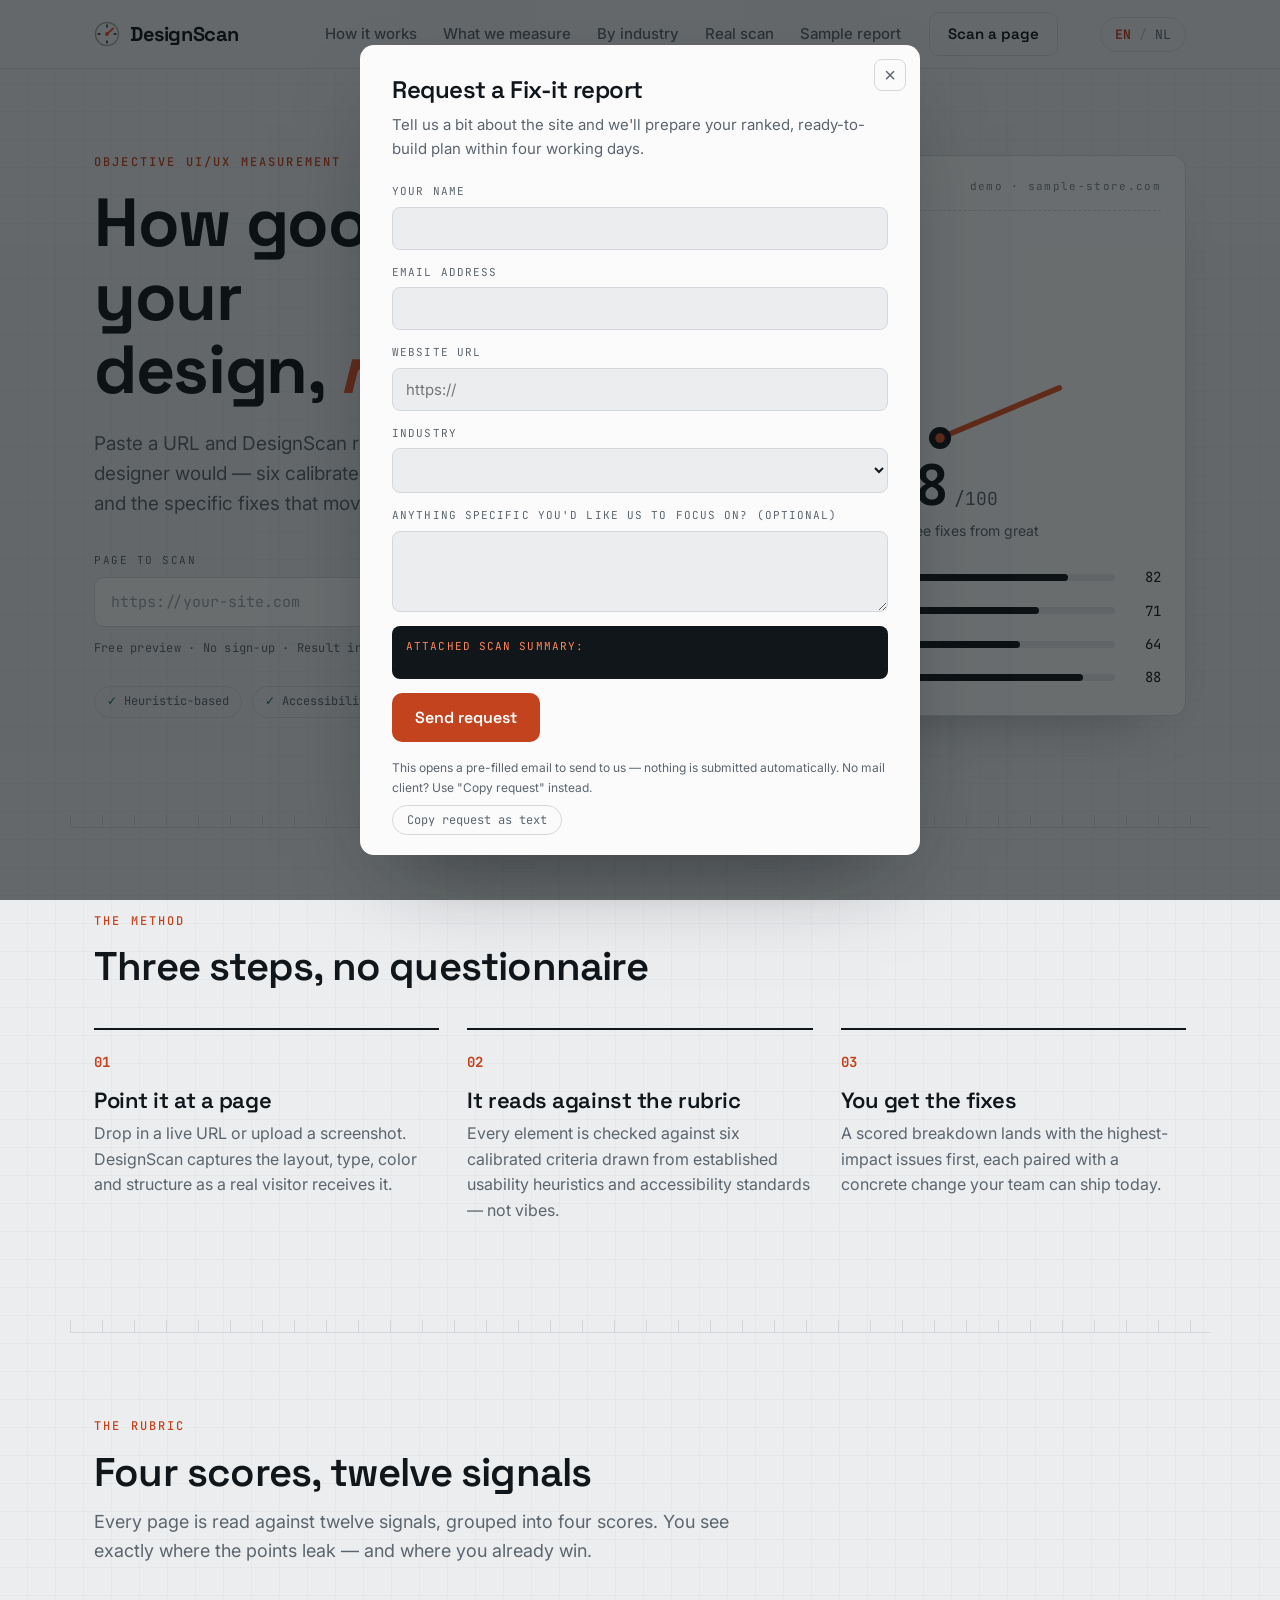
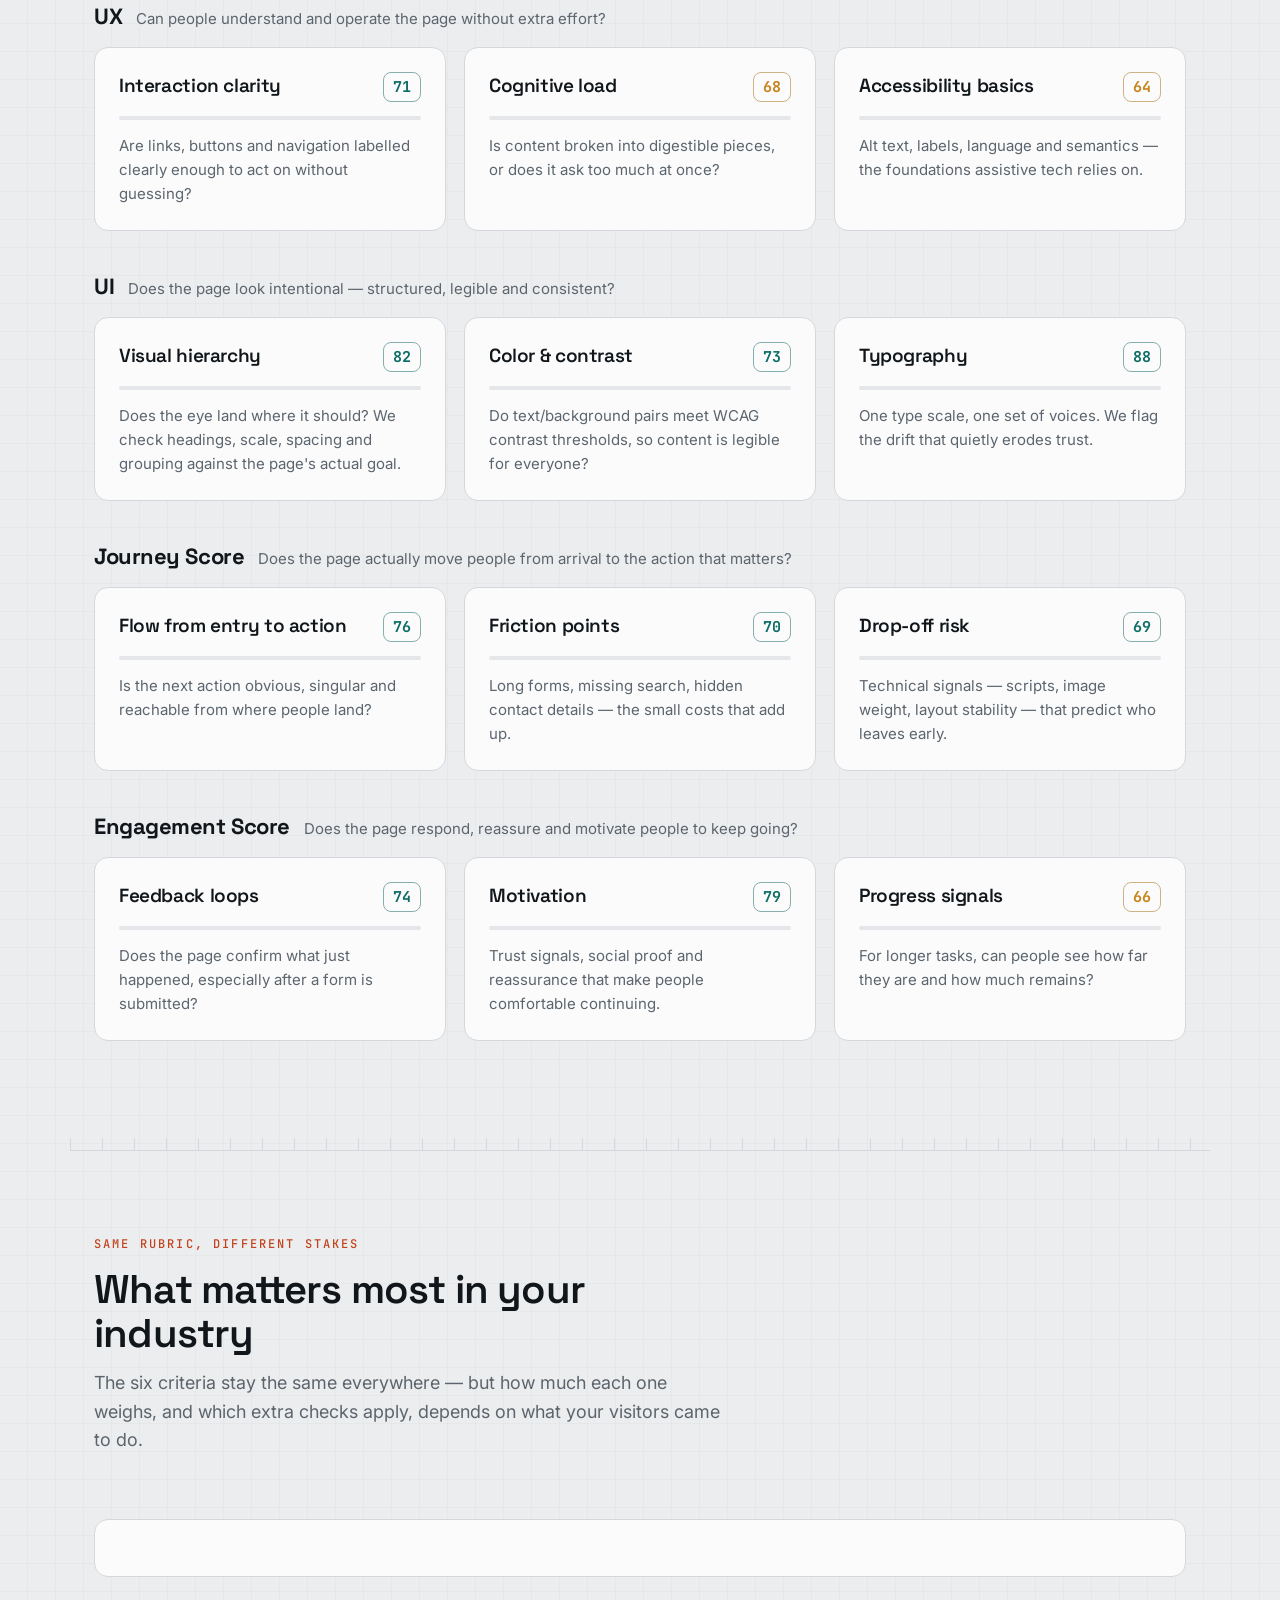
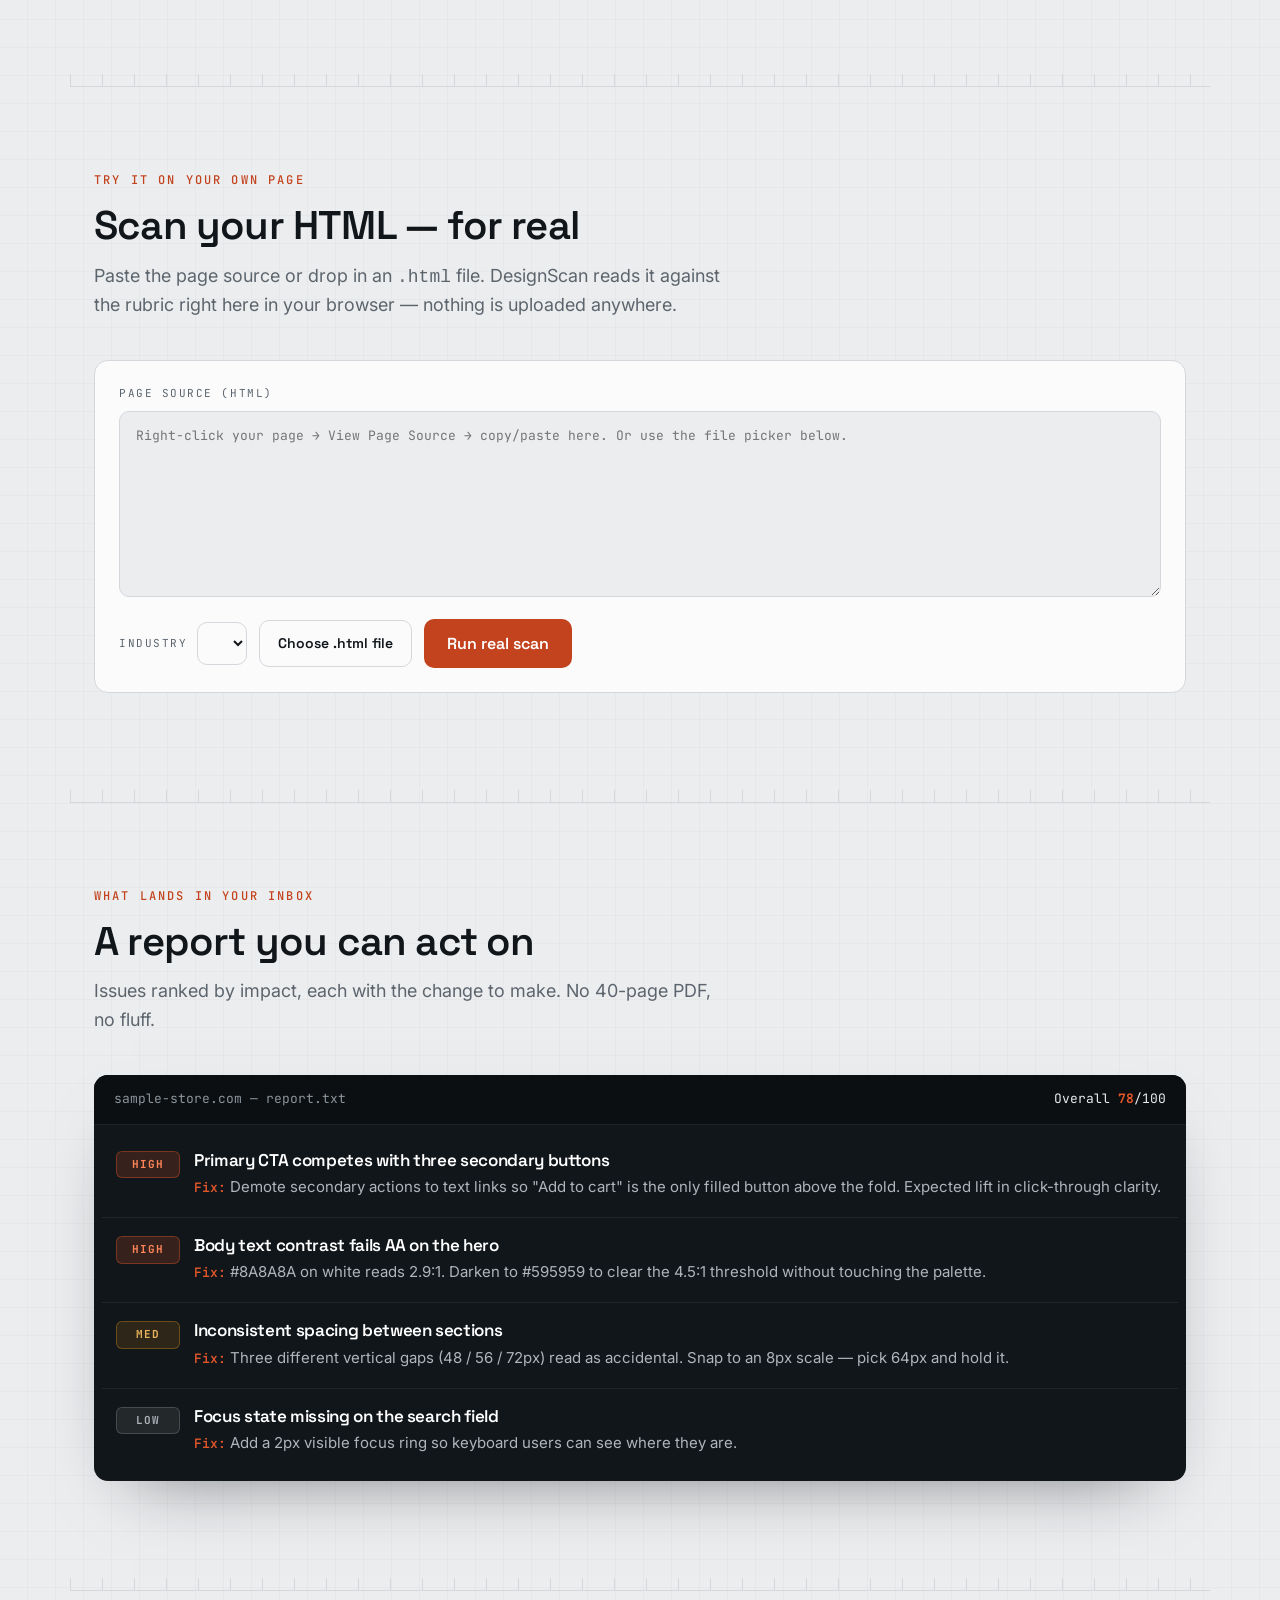
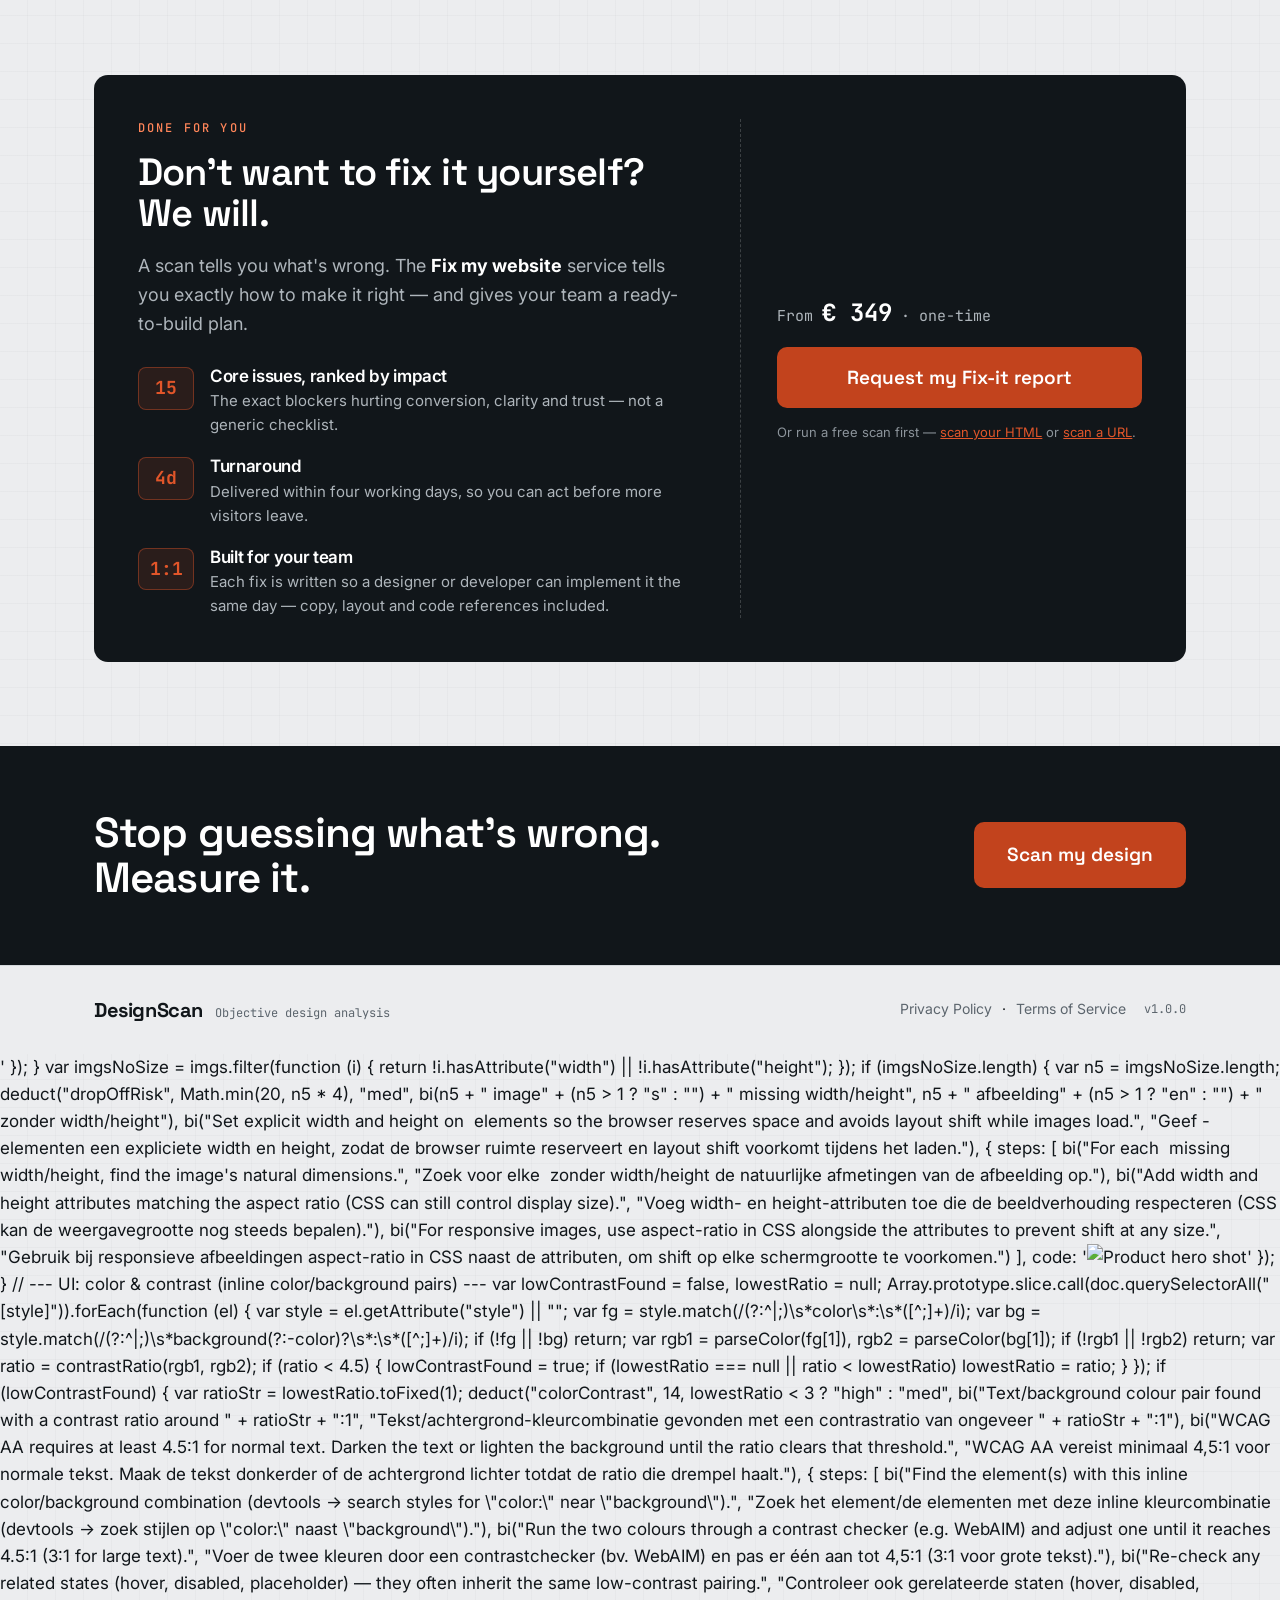
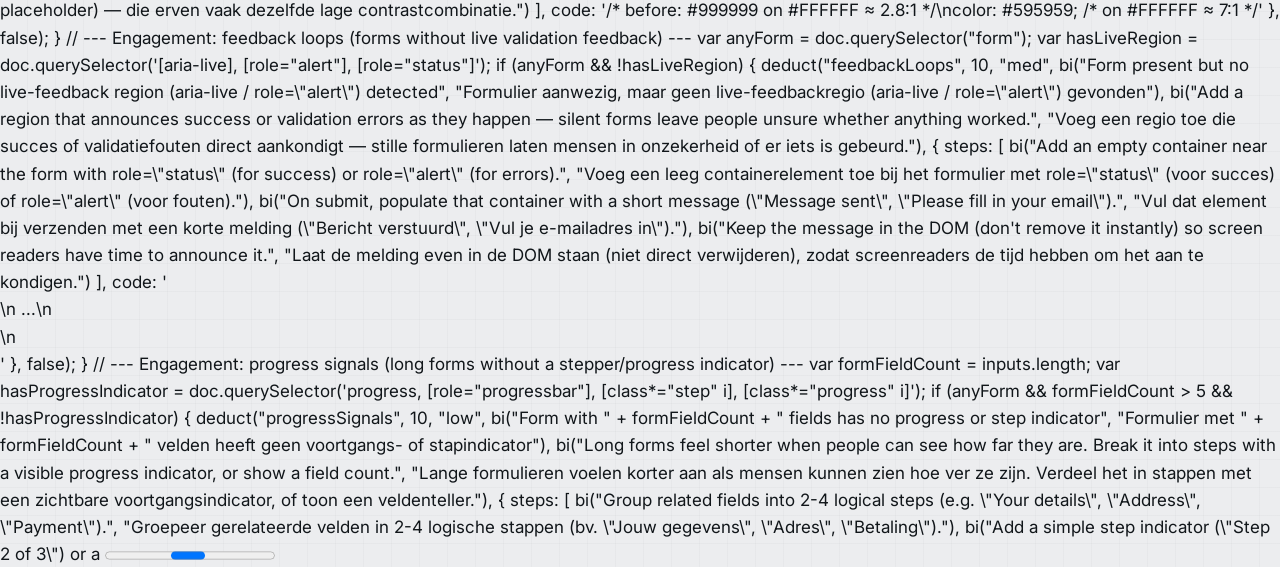
==== commit 0e5d6543: "Update files" ====
--- a/DesignScan_preview.html
+++ b/DesignScan_preview.html
@@ -171,6 +171,17 @@
 .gauge__grade { display: block; font-family: var(--sans); font-size: 14px; color: var(--ink-2); margin-top: 6px; }
 
 .submeters { list-style: none; padding: 0; margin: 18px 0 0; display: grid; gap: 11px; }
+.sm-group {
+  display: flex; justify-content: space-between; align-items: baseline;
+  margin-top: 14px; padding-bottom: 4px; border-bottom: 1px solid var(--line);
+  font-family: var(--mono);
+}
+.sm-group:first-child { margin-top: 0; }
+.sm-group__name { font-size: 11px; letter-spacing: .12em; text-transform: uppercase; color: var(--ember-2); font-weight: 700; }
+.sm-group__val { font-size: 15px; color: var(--ink); font-weight: 700; }
+.scanner__results .sm-group { border-color: rgba(255,255,255,.12); }
+.scanner__results .sm-group__name { color: #FF8559; }
+.scanner__results .sm-group__val { color: #fff; }
 .sm { display: grid; grid-template-columns: 120px 1fr 34px; align-items: center; gap: 12px; }
 .sm__name { font-size: 13px; color: var(--ink-2); }
 .sm__bar { height: 7px; background: var(--paper-2); border-radius: 999px; overflow: hidden; }
@@ -209,6 +220,16 @@
 
 /* ---------- Criteria grid ---------- */
 .grid { display: grid; grid-template-columns: repeat(3, 1fr); gap: 18px; }
+.grid--3 { grid-template-columns: repeat(3, 1fr); }
+
+.cat-group { margin-bottom: 44px; }
+.cat-group:last-child { margin-bottom: 0; }
+.cat-group__head { display: flex; align-items: baseline; gap: 14px; margin-bottom: 16px; flex-wrap: wrap; }
+.cat-group__head h3 {
+  font-family: var(--disp); font-size: 22px; font-weight: 700; color: var(--ink);
+  flex: none;
+}
+.cat-group__head p { color: var(--ink-2); font-size: 15px; margin: 0; }
 .card {
   background: var(--surface); border: 1px solid var(--line); border-radius: var(--r);
   padding: 24px; transition: transform .2s var(--ease), box-shadow .2s;
@@ -600,11 +621,11 @@
         </div>
       </div>
 
-      <ul class="submeters" id="submeters" aria-label="Sub-scores by criterion">
-        <li class="sm" data-score="82"><span class="sm__name" data-i18n="crit.hierarchy">Visual hierarchy</span><span class="sm__bar"><i style="--v:82%"></i></span><span class="sm__val">82</span></li>
-        <li class="sm" data-score="71"><span class="sm__name" data-i18n="crit.usability">Usability</span><span class="sm__bar"><i style="--v:71%"></i></span><span class="sm__val">71</span></li>
-        <li class="sm" data-score="64"><span class="sm__name" data-i18n="crit.accessibility">Accessibility</span><span class="sm__bar"><i style="--v:64%"></i></span><span class="sm__val">64</span></li>
-        <li class="sm" data-score="88"><span class="sm__name" data-i18n="crit.consistency">Consistency</span><span class="sm__bar"><i style="--v:88%"></i></span><span class="sm__val">88</span></li>
+      <ul class="submeters" id="submeters" aria-label="Sub-scores by category">
+        <li class="sm" data-score="82"><span class="sm__name" data-i18n="cat.ux">UX</span><span class="sm__bar"><i style="--v:82%"></i></span><span class="sm__val">82</span></li>
+        <li class="sm" data-score="71"><span class="sm__name" data-i18n="cat.ui">UI</span><span class="sm__bar"><i style="--v:71%"></i></span><span class="sm__val">71</span></li>
+        <li class="sm" data-score="64"><span class="sm__name" data-i18n="cat.journey">Journey Score</span><span class="sm__bar"><i style="--v:64%"></i></span><span class="sm__val">64</span></li>
+        <li class="sm" data-score="88"><span class="sm__name" data-i18n="cat.engagement">Engagement Score</span><span class="sm__bar"><i style="--v:88%"></i></span><span class="sm__val">88</span></li>
       </ul>
     </div>
   </section>
@@ -642,40 +663,104 @@
   <section class="criteria wrap" id="criteria" aria-labelledby="crit-title">
     <header class="sec-head">
       <p class="eyebrow" data-i18n="criteria.eyebrow">The rubric</p>
-      <h2 id="crit-title" data-i18n="criteria.title">Six things we measure</h2>
-      <p class="sec-sub" data-i18n="criteria.sub">Each criterion is scored independently, so you see exactly where the points leak — and where you already win.</p>
+      <h2 id="crit-title" data-i18n="criteria.title">Four scores, twelve signals</h2>
+      <p class="sec-sub" data-i18n="criteria.sub">Every page is read against twelve signals, grouped into four scores. You see exactly where the points leak — and where you already win.</p>
     </header>
-    <div class="grid">
-      <article class="card" data-v="82">
-        <div class="card__top"><h3 data-i18n="crit.hierarchy">Visual hierarchy</h3><span class="chip">82</span></div>
-        <span class="meterline"><i></i></span>
-        <p data-i18n="criteria.hierarchy.body">Does the eye land where it should? We check contrast, scale, spacing and grouping against the page's actual goal.</p>
-      </article>
-      <article class="card" data-v="71">
-        <div class="card__top"><h3 data-i18n="crit.usability">Usability</h3><span class="chip">71</span></div>
-        <span class="meterline"><i></i></span>
-        <p data-i18n="criteria.usability.body">Clear affordances, predictable navigation, forgiving interactions — measured against Nielsen's heuristics.</p>
-      </article>
-      <article class="card" data-v="64">
-        <div class="card__top"><h3 data-i18n="crit.accessibility">Accessibility</h3><span class="chip chip--warn">64</span></div>
-        <span class="meterline"><i></i></span>
-        <p data-i18n="criteria.accessibility.body">Contrast ratios, focus order, target sizes and semantics, mapped to WCAG 2.2 AA where it matters most.</p>
-      </article>
-      <article class="card" data-v="88">
-        <div class="card__top"><h3 data-i18n="crit.consistency">Consistency</h3><span class="chip">88</span></div>
-        <span class="meterline"><i></i></span>
-        <p data-i18n="criteria.consistency.body">One type scale, one spacing system, one voice. We flag the drift that quietly erodes trust.</p>
-      </article>
-      <article class="card" data-v="76">
-        <div class="card__top"><h3 data-i18n="crit.conversion">Conversion clarity</h3><span class="chip">76</span></div>
-        <span class="meterline"><i></i></span>
-        <p data-i18n="criteria.conversion.body">Is the next action obvious? We weigh CTA prominence, friction and the path from arrival to action.</p>
-      </article>
-      <article class="card" data-v="69">
-        <div class="card__top"><h3 data-i18n="crit.performance">Performance signals</h3><span class="chip">69</span></div>
-        <span class="meterline"><i></i></span>
-        <p data-i18n="criteria.performance.body">Perceived speed, layout stability and the loading experience that shapes a first impression.</p>
-      </article>
+
+    <div class="cat-group">
+      <div class="cat-group__head">
+        <h3 data-i18n="cat.ux">UX</h3>
+        <p data-i18n="cat.ux.body">Can people understand and operate the page without extra effort?</p>
+      </div>
+      <div class="grid grid--3">
+        <article class="card" data-v="71">
+          <div class="card__top"><h3 data-i18n="crit.interactionClarity">Interaction clarity</h3><span class="chip">71</span></div>
+          <span class="meterline"><i></i></span>
+          <p data-i18n="criteria.interactionClarity.body">Are links, buttons and navigation labelled clearly enough to act on without guessing?</p>
+        </article>
+        <article class="card" data-v="68">
+          <div class="card__top"><h3 data-i18n="crit.cognitiveLoad">Cognitive load</h3><span class="chip chip--warn">68</span></div>
+          <span class="meterline"><i></i></span>
+          <p data-i18n="criteria.cognitiveLoad.body">Is content broken into digestible pieces, or does it ask too much at once?</p>
+        </article>
+        <article class="card" data-v="64">
+          <div class="card__top"><h3 data-i18n="crit.accessibilityBasics">Accessibility basics</h3><span class="chip chip--warn">64</span></div>
+          <span class="meterline"><i></i></span>
+          <p data-i18n="criteria.accessibilityBasics.body">Alt text, labels, language and semantics — the foundations assistive tech relies on.</p>
+        </article>
+      </div>
+    </div>
+
+    <div class="cat-group">
+      <div class="cat-group__head">
+        <h3 data-i18n="cat.ui">UI</h3>
+        <p data-i18n="cat.ui.body">Does the page look intentional — structured, legible and consistent?</p>
+      </div>
+      <div class="grid grid--3">
+        <article class="card" data-v="82">
+          <div class="card__top"><h3 data-i18n="crit.visualHierarchy">Visual hierarchy</h3><span class="chip">82</span></div>
+          <span class="meterline"><i></i></span>
+          <p data-i18n="criteria.visualHierarchy.body">Does the eye land where it should? We check headings, scale, spacing and grouping against the page's actual goal.</p>
+        </article>
+        <article class="card" data-v="73">
+          <div class="card__top"><h3 data-i18n="crit.colorContrast">Color &amp; contrast</h3><span class="chip">73</span></div>
+          <span class="meterline"><i></i></span>
+          <p data-i18n="criteria.colorContrast.body">Do text/background pairs meet WCAG contrast thresholds, so content is legible for everyone?</p>
+        </article>
+        <article class="card" data-v="88">
+          <div class="card__top"><h3 data-i18n="crit.typography">Typography</h3><span class="chip">88</span></div>
+          <span class="meterline"><i></i></span>
+          <p data-i18n="criteria.typography.body">One type scale, one set of voices. We flag the drift that quietly erodes trust.</p>
+        </article>
+      </div>
+    </div>
+
+    <div class="cat-group">
+      <div class="cat-group__head">
+        <h3 data-i18n="cat.journey">Journey Score</h3>
+        <p data-i18n="cat.journey.body">Does the page actually move people from arrival to the action that matters?</p>
+      </div>
+      <div class="grid grid--3">
+        <article class="card" data-v="76">
+          <div class="card__top"><h3 data-i18n="crit.flowToAction">Flow from entry to action</h3><span class="chip">76</span></div>
+          <span class="meterline"><i></i></span>
+          <p data-i18n="criteria.flowToAction.body">Is the next action obvious, singular and reachable from where people land?</p>
+        </article>
+        <article class="card" data-v="70">
+          <div class="card__top"><h3 data-i18n="crit.frictionPoints">Friction points</h3><span class="chip">70</span></div>
+          <span class="meterline"><i></i></span>
+          <p data-i18n="criteria.frictionPoints.body">Long forms, missing search, hidden contact details — the small costs that add up.</p>
+        </article>
+        <article class="card" data-v="69">
+          <div class="card__top"><h3 data-i18n="crit.dropOffRisk">Drop-off risk</h3><span class="chip">69</span></div>
+          <span class="meterline"><i></i></span>
+          <p data-i18n="criteria.dropOffRisk.body">Technical signals — scripts, image weight, layout stability — that predict who leaves early.</p>
+        </article>
+      </div>
+    </div>
+
+    <div class="cat-group">
+      <div class="cat-group__head">
+        <h3 data-i18n="cat.engagement">Engagement Score</h3>
+        <p data-i18n="cat.engagement.body">Does the page respond, reassure and motivate people to keep going?</p>
+      </div>
+      <div class="grid grid--3">
+        <article class="card" data-v="74">
+          <div class="card__top"><h3 data-i18n="crit.feedbackLoops">Feedback loops</h3><span class="chip">74</span></div>
+          <span class="meterline"><i></i></span>
+          <p data-i18n="criteria.feedbackLoops.body">Does the page confirm what just happened, especially after a form is submitted?</p>
+        </article>
+        <article class="card" data-v="79">
+          <div class="card__top"><h3 data-i18n="crit.motivation">Motivation</h3><span class="chip">79</span></div>
+          <span class="meterline"><i></i></span>
+          <p data-i18n="criteria.motivation.body">Trust signals, social proof and reassurance that make people comfortable continuing.</p>
+        </article>
+        <article class="card" data-v="66">
+          <div class="card__top"><h3 data-i18n="crit.progressSignals">Progress signals</h3><span class="chip chip--warn">66</span></div>
+          <span class="meterline"><i></i></span>
+          <p data-i18n="criteria.progressSignals.body">For longer tasks, can people see how far they are and how much remains?</p>
+        </article>
+      </div>
     </div>
   </section>
 
@@ -1064,8 +1149,11 @@
       "hero.trust1": "Heuristic-based", "hero.trust2": "Accessibility-aware", "hero.trust3": "Conversion-focused",
       "hero.live": "LIVE&nbsp;READING", "hero.grade": "Good — three fixes from great",
       "hero.gradeStrong": "Strong — minor polish only", "hero.gradeGood": "Good — three fixes from great", "hero.gradeWeak": "Needs work — clear wins available",
-      "crit.hierarchy": "Visual hierarchy", "crit.usability": "Usability", "crit.accessibility": "Accessibility",
-      "crit.consistency": "Consistency", "crit.conversion": "Conversion clarity", "crit.performance": "Performance signals",
+      "cat.ux": "UX", "cat.ui": "UI", "cat.journey": "Journey Score", "cat.engagement": "Engagement Score",
+      "crit.interactionClarity": "Interaction clarity", "crit.cognitiveLoad": "Cognitive load", "crit.accessibilityBasics": "Accessibility basics",
+      "crit.visualHierarchy": "Visual hierarchy", "crit.colorContrast": "Color & contrast", "crit.typography": "Typography",
+      "crit.flowToAction": "Flow from entry to action", "crit.frictionPoints": "Friction points", "crit.dropOffRisk": "Drop-off risk",
+      "crit.feedbackLoops": "Feedback loops", "crit.motivation": "Motivation", "crit.progressSignals": "Progress signals",
       "how.eyebrow": "The method", "how.title": "Three steps, no questionnaire",
       "how.s1.title": "Point it at a page",
       "how.s1.body": "Drop in a live URL or upload a screenshot. DesignScan captures the layout, type, color and structure as a real visitor receives it.",
@@ -1073,14 +1161,24 @@
       "how.s2.body": "Every element is checked against six calibrated criteria drawn from established usability heuristics and accessibility standards — not vibes.",
       "how.s3.title": "You get the fixes",
       "how.s3.body": "A scored breakdown lands with the highest-impact issues first, each paired with a concrete change your team can ship today.",
-      "criteria.eyebrow": "The rubric", "criteria.title": "Six things we measure",
-      "criteria.sub": "Each criterion is scored independently, so you see exactly where the points leak — and where you already win.",
-      "criteria.hierarchy.body": "Does the eye land where it should? We check contrast, scale, spacing and grouping against the page's actual goal.",
-      "criteria.usability.body": "Clear affordances, predictable navigation, forgiving interactions — measured against Nielsen's heuristics.",
-      "criteria.accessibility.body": "Contrast ratios, focus order, target sizes and semantics, mapped to WCAG 2.2 AA where it matters most.",
-      "criteria.consistency.body": "One type scale, one spacing system, one voice. We flag the drift that quietly erodes trust.",
-      "criteria.conversion.body": "Is the next action obvious? We weigh CTA prominence, friction and the path from arrival to action.",
-      "criteria.performance.body": "Perceived speed, layout stability and the loading experience that shapes a first impression.",
+      "criteria.eyebrow": "The rubric", "criteria.title": "Four scores, twelve signals",
+      "criteria.sub": "Every page is read against twelve signals, grouped into four scores. You see exactly where the points leak — and where you already win.",
+      "cat.ux.body": "Can people understand and operate the page without extra effort?",
+      "cat.ui.body": "Does the page look intentional — structured, legible and consistent?",
+      "cat.journey.body": "Does the page actually move people from arrival to the action that matters?",
+      "cat.engagement.body": "Does the page respond, reassure and motivate people to keep going?",
+      "criteria.interactionClarity.body": "Are links, buttons and navigation labelled clearly enough to act on without guessing?",
+      "criteria.cognitiveLoad.body": "Is content broken into digestible pieces, or does it ask too much at once?",
+      "criteria.accessibilityBasics.body": "Alt text, labels, language and semantics — the foundations assistive tech relies on.",
+      "criteria.visualHierarchy.body": "Does the eye land where it should? We check headings, scale, spacing and grouping against the page's actual goal.",
+      "criteria.colorContrast.body": "Do text/background pairs meet WCAG contrast thresholds, so content is legible for everyone?",
+      "criteria.typography.body": "One type scale, one set of voices. We flag the drift that quietly erodes trust.",
+      "criteria.flowToAction.body": "Is the next action obvious, singular and reachable from where people land?",
+      "criteria.frictionPoints.body": "Long forms, missing search, hidden contact details — the small costs that add up.",
+      "criteria.dropOffRisk.body": "Technical signals — scripts, image weight, layout stability — that predict who leaves early.",
+      "criteria.feedbackLoops.body": "Does the page confirm what just happened, especially after a form is submitted?",
+      "criteria.motivation.body": "Trust signals, social proof and reassurance that make people comfortable continuing.",
+      "criteria.progressSignals.body": "For longer tasks, can people see how far they are and how much remains?",
       "industries.eyebrow": "Same rubric, different stakes", "industries.title": "What matters most in your industry",
       "industries.sub": "The six criteria stay the same everywhere — but how much each one weighs, and which extra checks apply, depends on what your visitors came to do.",
       "ind.weightsHeading": "Where the score weight goes", "ind.focusHeading": "What the scan focuses on",
@@ -1164,8 +1262,11 @@
       "hero.trust1": "Heuristiek-gebaseerd", "hero.trust2": "Toegankelijkheidsbewust", "hero.trust3": "Conversiegericht",
       "hero.live": "LIVE&nbsp;METING", "hero.grade": "Goed — drie fixes van geweldig",
       "hero.gradeStrong": "Sterk — alleen kleine puntjes op de i", "hero.gradeGood": "Goed — drie fixes van geweldig", "hero.gradeWeak": "Werk aan de winkel — duidelijke quick wins",
-      "crit.hierarchy": "Visuele hiërarchie", "crit.usability": "Bruikbaarheid", "crit.accessibility": "Toegankelijkheid",
-      "crit.consistency": "Consistentie", "crit.conversion": "Conversiehelderheid", "crit.performance": "Performance-signalen",
+      "cat.ux": "UX", "cat.ui": "UI", "cat.journey": "Journey Score", "cat.engagement": "Engagement Score",
+      "crit.interactionClarity": "Interactiehelderheid", "crit.cognitiveLoad": "Cognitieve belasting", "crit.accessibilityBasics": "Toegankelijkheidsbasis",
+      "crit.visualHierarchy": "Visuele hiërarchie", "crit.colorContrast": "Kleur & contrast", "crit.typography": "Typografie",
+      "crit.flowToAction": "Pad van binnenkomst naar actie", "crit.frictionPoints": "Frictiepunten", "crit.dropOffRisk": "Afhaakrisico",
+      "crit.feedbackLoops": "Feedbackloops", "crit.motivation": "Motivatie", "crit.progressSignals": "Voortgangssignalen",
       "how.eyebrow": "De methode", "how.title": "Drie stappen, geen vragenlijst",
       "how.s1.title": "Richt het op een pagina",
       "how.s1.body": "Voer een live URL in of upload een screenshot. DesignScan legt de layout, typografie, kleur en structuur vast zoals een echte bezoeker die ziet.",
@@ -1173,14 +1274,24 @@
       "how.s2.body": "Elk element wordt getoetst aan zes gecalibreerde criteria, gebaseerd op gangbare usability-heuristieken en toegankelijkheidsstandaarden — geen onderbuikgevoel.",
       "how.s3.title": "Je krijgt de fixes",
       "how.s3.body": "Je krijgt een gescoorde uitsplitsing met de issues met de meeste impact eerst, elk gekoppeld aan een concrete wijziging die je team vandaag kan doorvoeren.",
-      "criteria.eyebrow": "De rubric", "criteria.title": "Zes dingen die we meten",
-      "criteria.sub": "Elk criterium krijgt een eigen score, zodat je precies ziet waar punten weglekken — en waar je al goed scoort.",
-      "criteria.hierarchy.body": "Landt het oog waar het moet? We checken contrast, schaal, ruimte en groepering tegen het feitelijke doel van de pagina.",
-      "criteria.usability.body": "Duidelijke affordances, voorspelbare navigatie, vergevingsgezinde interacties — getoetst aan Nielsens heuristieken.",
-      "criteria.accessibility.body": "Contrastverhoudingen, focusvolgorde, klikgrootte en semantiek, afgezet tegen WCAG 2.2 AA waar het er het meest toe doet.",
-      "criteria.consistency.body": "Één type-schaal, één spacing-systeem, één stem. We signaleren de afwijkingen die langzaam vertrouwen ondermijnen.",
-      "criteria.conversion.body": "Is de volgende stap duidelijk? We wegen CTA-prominentie, frictie en het pad van binnenkomst tot actie.",
-      "criteria.performance.body": "Ervaren snelheid, layout-stabiliteit en de laadervaring die een eerste indruk vormt.",
+      "criteria.eyebrow": "De rubric", "criteria.title": "Vier scores, twaalf signalen",
+      "criteria.sub": "Elke pagina wordt getoetst op twaalf signalen, gegroepeerd in vier scores. Je ziet precies waar punten weglekken — en waar je al goed scoort.",
+      "cat.ux.body": "Kunnen mensen de pagina begrijpen en bedienen zonder extra moeite?",
+      "cat.ui.body": "Oogt de pagina doordacht — gestructureerd, leesbaar en consistent?",
+      "cat.journey.body": "Beweegt de pagina mensen écht van binnenkomst naar de actie die telt?",
+      "cat.engagement.body": "Reageert de pagina, stelt ze gerust en motiveert ze mensen om door te gaan?",
+      "criteria.interactionClarity.body": "Zijn links, knoppen en navigatie duidelijk genoeg gelabeld om zonder gokken te gebruiken?",
+      "criteria.cognitiveLoad.body": "Is de inhoud opgedeeld in behapbare stukken, of vraagt het te veel in één keer?",
+      "criteria.accessibilityBasics.body": "Alt-tekst, labels, taal en semantiek — de basis waarop hulptechnologie steunt.",
+      "criteria.visualHierarchy.body": "Landt het oog waar het moet? We checken koppen, schaal, ruimte en groepering tegen het feitelijke doel van de pagina.",
+      "criteria.colorContrast.body": "Voldoen tekst/achtergrond-combinaties aan WCAG-contrastdrempels, zodat inhoud voor iedereen leesbaar is?",
+      "criteria.typography.body": "Eén type-schaal, één stem. We signaleren de afwijkingen die langzaam vertrouwen ondermijnen.",
+      "criteria.flowToAction.body": "Is de volgende actie duidelijk, enkelvoudig en bereikbaar vanaf het punt van binnenkomst?",
+      "criteria.frictionPoints.body": "Lange formulieren, geen zoekfunctie, verstopte contactgegevens — de kleine kosten die optellen.",
+      "criteria.dropOffRisk.body": "Technische signalen — scripts, beeldgewicht, layout-stabiliteit — die voorspellen wie vroeg afhaakt.",
+      "criteria.feedbackLoops.body": "Bevestigt de pagina wat er net is gebeurd, vooral na het versturen van een formulier?",
+      "criteria.motivation.body": "Vertrouwenssignalen, social proof en geruststelling die mensen comfortabel laten doorgaan.",
+      "criteria.progressSignals.body": "Kunnen mensen bij langere taken zien hoe ver ze zijn en hoeveel er nog rest?",
       "industries.eyebrow": "Dezelfde rubric, andere belangen", "industries.title": "Wat het meest telt in jouw branche",
       "industries.sub": "De zes criteria blijven overal hetzelfde — maar hoe zwaar elk criterium telt, en welke extra checks gelden, hangt af van waarvoor je bezoekers komen.",
       "ind.weightsHeading": "Waar het scoregewicht naartoe gaat", "ind.focusHeading": "Waar de scan extra op focust",
@@ -1280,7 +1391,21 @@
   //  Industry profiles: weighting + extra checks + framing copy
   //  All copy is bilingual: { en: "...", nl: "..." }
   // ================================================================
-  var CRIT_KEYS = ["hierarchy", "usability", "accessibility", "consistency", "conversion", "performance"];
+  // New rubric: 4 categories, each with 3 sub-criteria (12 dimensions total)
+  var CATEGORY_KEYS = ["ux", "ui", "journey", "engagement"];
+  var CATEGORY_CRITERIA = {
+    ux:         ["interactionClarity", "cognitiveLoad", "accessibilityBasics"],
+    ui:         ["visualHierarchy", "colorContrast", "typography"],
+    journey:    ["flowToAction", "frictionPoints", "dropOffRisk"],
+    engagement: ["feedbackLoops", "motivation", "progressSignals"]
+  };
+  var CRIT_KEYS = CATEGORY_KEYS.reduce(function (acc, cat) { return acc.concat(CATEGORY_CRITERIA[cat]); }, []);
+  function categoryOf(critKey) {
+    for (var i = 0; i < CATEGORY_KEYS.length; i++) {
+      if (CATEGORY_CRITERIA[CATEGORY_KEYS[i]].indexOf(critKey) !== -1) return CATEGORY_KEYS[i];
+    }
+    return null;
+  }
 
   function bodyTextOf(doc) {
     return doc.body ? doc.body.textContent.replace(/\s+/g, " ").trim().toLowerCase() : "";
@@ -1301,6 +1426,42 @@
     return totalWords / sentences.length;
   }
 
+  // ---- Color/contrast helpers (WCAG 2.x relative luminance) ----
+  var NAMED_COLORS = {
+    white: "#ffffff", black: "#000000", red: "#ff0000", green: "#008000", blue: "#0000ff",
+    gray: "#808080", grey: "#808080", silver: "#c0c0c0", yellow: "#ffff00", orange: "#ffa500",
+    purple: "#800080", pink: "#ffc0cb", brown: "#a52a2a", navy: "#000080", teal: "#008080"
+  };
+  function parseColor(val) {
+    val = val.trim().toLowerCase();
+    if (NAMED_COLORS[val]) val = NAMED_COLORS[val];
+    var m = val.match(/^#([0-9a-f]{3})$/);
+    if (m) {
+      var s = m[1];
+      return [parseInt(s[0]+s[0],16), parseInt(s[1]+s[1],16), parseInt(s[2]+s[2],16)];
+    }
+    m = val.match(/^#([0-9a-f]{6})$/);
+    if (m) {
+      var h = m[1];
+      return [parseInt(h.substr(0,2),16), parseInt(h.substr(2,2),16), parseInt(h.substr(4,2),16)];
+    }
+    m = val.match(/^rgba?\(\s*(\d+)\s*,\s*(\d+)\s*,\s*(\d+)/);
+    if (m) return [parseInt(m[1],10), parseInt(m[2],10), parseInt(m[3],10)];
+    return null;
+  }
+  function relLuminance(rgb) {
+    var c = rgb.map(function (v) {
+      v = v / 255;
+      return v <= 0.03928 ? v / 12.92 : Math.pow((v + 0.055) / 1.055, 2.4);
+    });
+    return 0.2126 * c[0] + 0.7152 * c[1] + 0.0722 * c[2];
+  }
+  function contrastRatio(rgb1, rgb2) {
+    var l1 = relLuminance(rgb1), l2 = relLuminance(rgb2);
+    var lighter = Math.max(l1, l2), darker = Math.min(l1, l2);
+    return (lighter + 0.05) / (darker + 0.05);
+  }
+
   // bi(en, nl) -> { en, nl } shorthand
   function bi(en, nl) { return { en: en, nl: nl }; }
 
@@ -1311,7 +1472,7 @@
         "A balanced read across all six criteria — useful as a baseline before zooming in on what your sector cares about most.",
         "Een evenwichtige meting over alle zes criteria — een goede basis voordat je inzoomt op wat in jouw branche het meest telt."
       ),
-      weights: { hierarchy: .18, usability: .18, accessibility: .22, consistency: .14, conversion: .16, performance: .12 },
+      weights: { ux: 0.28, ui: 0.24, journey: 0.26, engagement: 0.22 },
       focus: [
         bi("Visual hierarchy, usability and accessibility carry the most weight by default.",
            "Visuele hiërarchie, bruikbaarheid en toegankelijkheid wegen standaard het zwaarst."),
@@ -1328,7 +1489,7 @@
         "Every extra click, every unclear price and every missing trust signal costs sales directly. Conversion clarity carries the most weight here.",
         "Elke extra klik, elke onduidelijke prijs en elk ontbrekend vertrouwenssignaal kost direct omzet. Conversiehelderheid weegt hier het zwaarst."
       ),
-      weights: { hierarchy: .14, usability: .16, accessibility: .14, consistency: .10, conversion: .32, performance: .14 },
+      weights: { ux: 0.20, ui: 0.18, journey: 0.36, engagement: 0.26 },
       focus: [
         bi("Conversion clarity is weighted heaviest — the path from product to checkout is the product.",
            "Conversiehelderheid weegt het zwaarst — het pad van product naar checkout is hét product."),
@@ -1339,7 +1500,7 @@
       ],
       checks: function (doc, push) {
         if (!textMatches(doc, ["return", "retour", "shipping", "verzending", "guarantee", "garantie", "secure checkout", "veilig betalen", "warranty"])) {
-          push("conversion", 10, "med",
+          push("motivation", 10, "med",
             bi("No shipping, returns or guarantee text detected", "Geen tekst over verzending, retour of garantie gevonden"),
             bi("Add a short trust line near your call-to-action — free returns, delivery time or a guarantee. Shoppers look for this before they buy.",
                "Voeg een korte vertrouwensregel toe bij je call-to-action — gratis retour, levertijd of garantie. Shoppers zoeken hier vóór ze kopen naar."),
@@ -1357,7 +1518,7 @@
         }
         var search = doc.querySelector('input[type="search"], input[name*="search" i], input[id*="search" i], input[placeholder*="search" i], input[placeholder*="zoek" i]');
         if (!search) {
-          push("usability", 8, "low",
+          push("frictionPoints", 8, "low",
             bi("No search field detected", "Geen zoekveld gevonden"),
             bi("Add a visible search field. On a catalogue of any size, search is the fastest path to a product.",
                "Voeg een zichtbaar zoekveld toe. Bij elke catalogusgrootte is zoeken de snelste route naar een product."),
@@ -1381,7 +1542,7 @@
         "Buyers compare you to three other tabs at once. Clarity on what it does, what it costs and how to try it decides whether they stay.",
         "Kopers vergelijken je met drie andere tabbladen tegelijk. Duidelijkheid over wat het doet, wat het kost en hoe je het uitprobeert bepaalt of ze blijven."
       ),
-      weights: { hierarchy: .16, usability: .20, accessibility: .14, consistency: .14, conversion: .24, performance: .12 },
+      weights: { ux: 0.22, ui: 0.20, journey: 0.30, engagement: 0.28 },
       focus: [
         bi("Conversion clarity and usability lead — the trial/demo path needs to be obvious within seconds.",
            "Conversiehelderheid en bruikbaarheid voorop — het trial/demo-pad moet binnen seconden duidelijk zijn."),
@@ -1394,7 +1555,7 @@
         var pricingHeading = elementsMatchText(doc, "h1,h2,h3,a,button", /pricing|price|plan|\/\s*month|per\s*seat|\bprijs|\btarieven/i);
         var hasTable = doc.querySelector("table");
         if (!pricingHeading.length && !hasTable && !textMatches(doc, ["pricing", "€", "$", "/mo", "per month", "prijs"])) {
-          push("conversion", 10, "med",
+          push("flowToAction", 10, "med",
             bi("No pricing information or pricing link detected", "Geen prijsinformatie of prijslink gevonden"),
             bi("Show pricing, or at least a clear link to it. SaaS buyers expect to gauge cost before they invest time in a demo.",
                "Toon prijzen, of in elk geval een duidelijke link daarnaartoe. SaaS-kopers willen kosten kunnen inschatten voordat ze tijd in een demo steken."),
@@ -1412,7 +1573,7 @@
         }
         var trialCta = elementsMatchText(doc, "a,button", /free trial|start trial|sign up|get started|book a demo|request a demo|probeer|gratis/i);
         if (!trialCta.length) {
-          push("conversion", 8, "med",
+          push("flowToAction", 8, "med",
             bi("No trial / sign-up / demo call-to-action detected", "Geen trial-, sign-up- of demo-CTA gevonden"),
             bi("Add one primary action like \"Start free trial\" or \"Book a demo\" — make the next step unmistakable.",
                "Voeg één primaire actie toe, zoals \"Start gratis trial\" of \"Plan een demo\" — maak de volgende stap onmiskenbaar."),
@@ -1436,7 +1597,7 @@
         "Visitors are often stressed, time-pressed or have access needs. Accessibility and plain language aren't nice-to-haves here — they're the product.",
         "Bezoekers zijn vaak gestrest, hebben weinig tijd of hebben toegankelijkheidsbehoeften. Toegankelijkheid en duidelijke taal zijn hier geen extraatje — het is het product."
       ),
-      weights: { hierarchy: .14, usability: .18, accessibility: .32, consistency: .12, conversion: .10, performance: .14 },
+      weights: { ux: 0.40, ui: 0.18, journey: 0.24, engagement: 0.18 },
       focus: [
         bi("Accessibility dominates the score — contrast, labels and structure for assistive tech.",
            "Toegankelijkheid domineert de score — contrast, labels en structuur voor hulptechnologie."),
@@ -1448,7 +1609,7 @@
       checks: function (doc, push) {
         var avg = avgSentenceLength(doc);
         if (avg && avg > 25) {
-          push("accessibility", 10, "med",
+          push("cognitiveLoad", 10, "med",
             bi("Body text averages over 25 words per sentence", "Bodytekst telt gemiddeld meer dan 25 woorden per zin"),
             bi("Shorten sentences. Visitors reading about a health concern, often under stress, need plain, direct language.",
                "Maak zinnen korter. Bezoekers die over een gezondheidskwestie lezen, vaak onder druk, hebben behoefte aan duidelijke, directe taal."),
@@ -1467,7 +1628,7 @@
         var tel = doc.querySelector('a[href^="tel:"]');
         var contactWord = textMatches(doc, ["contact", "afspraak", "appointment", "spoed", "emergency", "telefoonnummer"]);
         if (!tel && !contactWord) {
-          push("usability", 10, "med",
+          push("frictionPoints", 10, "med",
             bi("No visible contact or appointment information detected", "Geen zichtbare contact- of afsprakeninformatie gevonden"),
             bi("Show a phone number or appointment link near the top. Many visitors arrive needing to act immediately.",
                "Toon een telefoonnummer of afsprakenlink dicht bij de top. Veel bezoekers komen met de behoefte om direct te handelen."),
@@ -1491,7 +1652,7 @@
         "People hesitate to hand over financial details to a page that feels uncertain. Trust signals and accessible, well-labelled forms carry real weight.",
         "Mensen aarzelen om financiële gegevens te delen op een pagina die onzeker aanvoelt. Vertrouwenssignalen en toegankelijke, goed gelabelde formulieren wegen hier zwaar."
       ),
-      weights: { hierarchy: .14, usability: .16, accessibility: .24, consistency: .14, conversion: .18, performance: .14 },
+      weights: { ux: 0.34, ui: 0.18, journey: 0.28, engagement: 0.20 },
       focus: [
         bi("Accessibility and conversion clarity lead — forms must be both usable and trustworthy.",
            "Toegankelijkheid en conversiehelderheid voorop — formulieren moeten zowel bruikbaar als betrouwbaar zijn."),
@@ -1502,7 +1663,7 @@
       ],
       checks: function (doc, push) {
         if (!textMatches(doc, ["ssl", "secure", "veilig", "privacy", "avg", "gdpr", "vergunning", "license", "dnb", "afm", "encrypt"])) {
-          push("conversion", 8, "med",
+          push("motivation", 8, "med",
             bi("No security or regulatory trust signal detected", "Geen security- of toezicht-signaal gevonden"),
             bi("Mention encryption, your privacy approach, or relevant licensing (e.g. AFM/DNB) near forms — financial visitors look for this before entering data.",
                "Vermeld encryptie, je privacy-aanpak of relevante vergunning (bv. AFM/DNB) bij formulieren — financiële bezoekers zoeken hier naar voordat ze gegevens invoeren."),
@@ -1521,7 +1682,7 @@
         var form = doc.querySelector("form");
         var policyLink = elementsMatchText(doc, "a", /privacy|terms|voorwaarden|privacybeleid/i);
         if (form && !policyLink.length) {
-          push("accessibility", 8, "med",
+          push("feedbackLoops", 8, "med",
             bi("A form is present but no privacy/terms link was found", "Er is een formulier, maar geen privacy-/voorwaardenlink gevonden"),
             bi("Link to your privacy policy near any form that collects data — for trust, and often for compliance.",
                "Link naar je privacybeleid bij elk formulier dat gegevens verzamelt — voor vertrouwen, en vaak ook verplicht."),
@@ -1545,7 +1706,7 @@
         "Most visits start on a phone, often while standing outside. Can they see your hours, find your address and call you in one tap?",
         "De meeste bezoeken starten op een telefoon, vaak terwijl iemand buiten staat. Zie je in één oogopslag de openingstijden, het adres, en kun je met één tik bellen?"
       ),
-      weights: { hierarchy: .14, usability: .18, accessibility: .14, consistency: .12, conversion: .24, performance: .18 },
+      weights: { ux: 0.22, ui: 0.18, journey: 0.38, engagement: 0.22 },
       focus: [
         bi("Conversion clarity and performance lead — speed and a one-tap call matter most on mobile.",
            "Conversiehelderheid en performance voorop — snelheid en één-tik-bellen tellen het meest op mobiel."),
@@ -1559,7 +1720,7 @@
         var hoursWord = textMatches(doc, ["open", "hours", "openingstijden", "geopend", "maandag", "monday"]);
         var postcode = /\b\d{4}\s?[a-z]{2}\b/i.test(doc.body ? doc.body.textContent : "");
         if (!hasAddress && !hoursWord && !postcode) {
-          push("usability", 10, "med",
+          push("frictionPoints", 10, "med",
             bi("No address or opening hours detected", "Geen adres of openingstijden gevonden"),
             bi("Show your address and opening hours near the top. Local visitors decide in seconds whether to call or visit.",
                "Toon je adres en openingstijden dicht bij de top. Lokale bezoekers besluiten binnen seconden of ze bellen of langskomen."),
@@ -1577,7 +1738,7 @@
         }
         var tel = doc.querySelector('a[href^="tel:"]');
         if (!tel) {
-          push("conversion", 8, "med",
+          push("flowToAction", 8, "med",
             bi("No clickable phone number (tel: link) detected", "Geen klikbaar telefoonnummer (tel:-link) gevonden"),
             bi("Add a tel: link to your phone number so mobile visitors can call you with one tap.",
                "Voeg een tel:-link toe aan je telefoonnummer, zodat mobiele bezoekers met één tik kunnen bellen."),
@@ -1601,7 +1762,7 @@
         "Prospective students are comparing programmes across multiple tabs and devices. Clear language and one obvious next step keep them from bouncing.",
         "Potentiële studenten vergelijken opleidingen via meerdere tabbladen en apparaten. Duidelijke taal en één voor de hand liggende volgende stap voorkomen afhakers."
       ),
-      weights: { hierarchy: .16, usability: .18, accessibility: .28, consistency: .12, conversion: .12, performance: .14 },
+      weights: { ux: 0.36, ui: 0.18, journey: 0.26, engagement: 0.20 },
       focus: [
         bi("Accessibility leads — a diverse audience, often on varied devices and connections.",
            "Toegankelijkheid voorop — een divers publiek, vaak op uiteenlopende apparaten en verbindingen."),
@@ -1613,7 +1774,7 @@
       checks: function (doc, push) {
         var avg = avgSentenceLength(doc);
         if (avg && avg > 25) {
-          push("accessibility", 8, "med",
+          push("cognitiveLoad", 8, "med",
             bi("Body text averages over 25 words per sentence", "Bodytekst telt gemiddeld meer dan 25 woorden per zin"),
             bi("Break up long, formal sentences. Prospective students scan — short, direct copy keeps them reading.",
                "Breek lange, formele zinnen op. Potentiële studenten scannen — korte, directe tekst houdt ze lezend."),
@@ -1631,7 +1792,7 @@
         }
         var cta = elementsMatchText(doc, "a,button", /enroll|enrol|apply|inschrijv|aanmeld|open day|contact|info/i);
         if (!cta.length) {
-          push("conversion", 8, "med",
+          push("flowToAction", 8, "med",
             bi("No enrol / apply / contact call-to-action detected", "Geen inschrijf-/aanmeld-/contact-CTA gevonden"),
             bi("Add a clear next step like \"Apply now\" or \"Request information\" — give visitors an obvious way forward.",
                "Voeg een duidelijke volgende stap toe, zoals \"Nu aanmelden\" of \"Vraag informatie aan\" — geef bezoekers een duidelijk vervolg."),
@@ -1655,7 +1816,7 @@
         "Listings live or die on photos and the ability to narrow them down. Image quality, alt text and filtering decide whether people keep browsing.",
         "Aanbod leeft of sterft op foto's en de mogelijkheid om te filteren. Beeldkwaliteit, alt-tekst en filters bepalen of mensen blijven bladeren."
       ),
-      weights: { hierarchy: .16, usability: .18, accessibility: .14, consistency: .12, conversion: .20, performance: .20 },
+      weights: { ux: 0.22, ui: 0.22, journey: 0.34, engagement: 0.22 },
       focus: [
         bi("Performance and conversion clarity lead — image-heavy pages must still load fast and stay browsable.",
            "Performance en conversiehelderheid voorop — beeldzware pagina's moeten toch snel laden en doorbladerbaar blijven."),
@@ -1668,7 +1829,7 @@
         var imgs = Array.prototype.slice.call(doc.querySelectorAll("img"));
         var noAlt = imgs.filter(function (i) { return !i.getAttribute("alt") || !i.getAttribute("alt").trim(); });
         if (imgs.length >= 3 && noAlt.length / imgs.length > 0.3) {
-          push("accessibility", 10, "med",
+          push("accessibilityBasics", 10, "med",
             bi("Over 30% of images are missing descriptive alt text", "Meer dan 30% van de afbeeldingen mist beschrijvende alt-tekst"),
             bi("Describe each property image (e.g. \"Living room with garden view\") — it helps screen readers and image search alike.",
                "Beschrijf elke objectfoto (bv. \"Woonkamer met uitzicht op tuin\") — dit helpt screenreaders én beeldzoekmachines."),
@@ -1686,7 +1847,7 @@
         }
         var hasFilter = doc.querySelector('select, input[type="search"]');
         if (!hasFilter) {
-          push("usability", 8, "low",
+          push("frictionPoints", 8, "low",
             bi("No search or filter controls detected", "Geen zoek- of filteropties gevonden"),
             bi("Let visitors filter by price, location or type — essential for browsing more than a handful of listings.",
                "Laat bezoekers filteren op prijs, locatie of type — essentieel bij meer dan een handvol aanbod."),
@@ -1710,7 +1871,7 @@
         "These sites must work for everyone, often by law. Accessibility is the baseline, and the path to donate, register or find information must be unmistakable.",
         "Deze sites moeten voor iedereen werken, vaak verplicht. Toegankelijkheid is de basis, en het pad naar doneren, aanmelden of informatie moet onmiskenbaar zijn."
       ),
-      weights: { hierarchy: .14, usability: .18, accessibility: .30, consistency: .12, conversion: .14, performance: .12 },
+      weights: { ux: 0.38, ui: 0.16, journey: 0.26, engagement: 0.20 },
       focus: [
         bi("Accessibility leads by a wide margin — frequently a legal requirement (WCAG/EN 301 549).",
            "Toegankelijkheid voert met afstand de boventoon — vaak een wettelijke eis (WCAG/EN 301 549)."),
@@ -1722,7 +1883,7 @@
       checks: function (doc, push) {
         var avg = avgSentenceLength(doc);
         if (avg && avg > 25) {
-          push("accessibility", 10, "med",
+          push("cognitiveLoad", 10, "med",
             bi("Body text averages over 25 words per sentence", "Bodytekst telt gemiddeld meer dan 25 woorden per zin"),
             bi("Use plain language — many public-sector guidelines require it, and it widens who can use the site.",
                "Gebruik klare taal — veel richtlijnen voor de publieke sector vereisen dit, en het maakt de site voor meer mensen bruikbaar."),
@@ -1740,7 +1901,7 @@
         }
         var cta = elementsMatchText(doc, "a,button", /donate|doneer|steun|support|volunteer|vrijwilliger|contact|aanvraag/i);
         if (!cta.length) {
-          push("conversion", 8, "med",
+          push("flowToAction", 8, "med",
             bi("No donate / get-involved / contact call-to-action detected", "Geen doneer-/betrokken-raken-/contact-CTA gevonden"),
             bi("Add a clear way to act — donate, volunteer or get in touch. Visitors who arrive here are often ready to.",
                "Voeg een duidelijke manier toe om te handelen — doneren, vrijwilligerswerk of contact. Bezoekers die hier komen, zijn daar vaak al klaar voor."),
@@ -1764,7 +1925,7 @@
         "The site is the work sample. Restraint, consistency and a fast route to your best projects say more than any case study text.",
         "De site is het werkmonster. Terughoudendheid, consistentie en een snelle route naar je beste projecten zeggen meer dan welke case-tekst dan ook."
       ),
-      weights: { hierarchy: .26, usability: .14, accessibility: .14, consistency: .22, conversion: .12, performance: .12 },
+      weights: { ux: 0.20, ui: 0.38, journey: 0.22, engagement: 0.20 },
       focus: [
         bi("Visual hierarchy and consistency lead — judged as a craft sample, not just a brochure.",
            "Visuele hiërarchie en consistentie voorop — beoordeeld als vakwerk, niet alleen als brochure."),
@@ -1785,7 +1946,7 @@
         });
         var n = Object.keys(colors).length;
         if (n > 6) {
-          push("consistency", 12, "med",
+          push("colorContrast", 12, "med",
             bi(n + " distinct inline colour values found", n + " losse, inline gedeclareerde kleurwaarden gevonden"),
             bi("Limit your palette to a handful of intentional colours. A portfolio is judged on restraint as much as range.",
                "Beperk je palet tot een handvol bewuste kleuren. Een portfolio wordt net zo goed beoordeeld op terughoudendheid als op variatie."),
@@ -1803,7 +1964,7 @@
         }
         var workLink = elementsMatchText(doc, "a", /work|project|portfolio|cases|case stud/i);
         if (!workLink.length) {
-          push("conversion", 6, "low",
+          push("flowToAction", 6, "low",
             bi("No link to work or case studies detected", "Geen link naar werk of cases gevonden"),
             bi("Make your best work one click away from the homepage — it's usually the main reason people are here.",
                "Maak je beste werk bereikbaar binnen één klik vanaf de homepage — dat is meestal de hoofdreden dat mensen er zijn."),
@@ -1830,7 +1991,8 @@
   function runAnalysis(html, filename, industryKey) {
     var doc = new DOMParser().parseFromString(html, "text/html");
     var issues = [];   // { sev, title:{en,nl}, fix:{en,nl}, plan:{steps:[{en,nl}], code}|null, industry }
-    var scores = { hierarchy: 100, usability: 100, accessibility: 100, consistency: 100, conversion: 100, performance: 100 };
+    var scores = {};
+    CRIT_KEYS.forEach(function (k) { scores[k] = 100; });
 
     function deduct(key, amount, sev, title, fix, plan, industry) {
       scores[key] = Math.max(0, scores[key] - amount);
@@ -1842,7 +2004,7 @@
     var imgsNoAlt = imgs.filter(function (i) { return !i.hasAttribute("alt"); });
     if (imgsNoAlt.length) {
       var n1 = imgsNoAlt.length;
-      deduct("accessibility", Math.min(30, n1 * 6), n1 > 2 ? "high" : "med",
+      deduct("accessibilityBasics", Math.min(30, n1 * 6), n1 > 2 ? "high" : "med",
         bi(n1 + " image" + (n1 > 1 ? "s" : "") + " missing an alt attribute",
            n1 + " afbeelding" + (n1 > 1 ? "en" : "") + " zonder alt-attribuut"),
         bi("Add a short, descriptive alt text to every <img> (or alt=\"\" for purely decorative images) so screen readers can describe them.",
@@ -1860,7 +2022,7 @@
         });
     }
     if (!doc.documentElement.getAttribute("lang")) {
-      deduct("accessibility", 10, "med",
+      deduct("accessibilityBasics", 10, "med",
         bi("No lang attribute on <html>", "Geen lang-attribuut op <html>"),
         bi("Add lang=\"en\" (or the page's language) to <html> so assistive tech and translators pick the right language.",
            "Voeg lang=\"nl\" (of de taal van de pagina) toe aan <html>, zodat hulptechnologie en vertalers de juiste taal kiezen."),
@@ -1886,7 +2048,7 @@
     });
     if (unlabelled.length) {
       var n2 = unlabelled.length;
-      deduct("accessibility", Math.min(25, n2 * 8), "high",
+      deduct("accessibilityBasics", Math.min(25, n2 * 8), "high",
         bi(n2 + " form field" + (n2 > 1 ? "s" : "") + " without a label", n2 + " formuliervelden zonder label"),
         bi("Give each input a <label for=\"...\"> (or aria-label) so people using screen readers know what to enter.",
            "Geef elk invoerveld een <label for=\"...\"> (of aria-label), zodat screenreadergebruikers weten wat ze moeten invullen."),
@@ -1904,7 +2066,7 @@
     }
     var viewport = doc.querySelector('meta[name="viewport"]');
     if (!viewport) {
-      deduct("accessibility", 10, "med",
+      deduct("accessibilityBasics", 10, "med",
         bi("No viewport meta tag", "Geen viewport-metatag"),
         bi("Add <meta name=\"viewport\" content=\"width=device-width, initial-scale=1\"> so the page scales correctly on phones.",
            "Voeg <meta name=\"viewport\" content=\"width=device-width, initial-scale=1\"> toe, zodat de pagina correct schaalt op telefoons."),
@@ -1918,7 +2080,7 @@
           ],
           code: '<meta name="viewport" content="width=device-width, initial-scale=1">'
         });
-      deduct("performance", 5, "low",
+      deduct("dropOffRisk", 5, "low",
         bi("Missing viewport meta may affect mobile rendering", "Ontbrekende viewport-meta kan mobiele weergave beïnvloeden"),
         bi("Same fix as above — it also keeps mobile layout stable.", "Zelfde fix als hierboven — dit houdt ook de mobiele layout stabiel."),
         null);
@@ -1927,7 +2089,7 @@
     // --- Visual hierarchy ---
     var h1s = doc.querySelectorAll("h1");
     if (h1s.length === 0) {
-      deduct("hierarchy", 20, "high",
+      deduct("visualHierarchy", 20, "high",
         bi("No <h1> on the page", "Geen <h1> op de pagina"),
         bi("Give the page a single, clear <h1> that states what it's for — it anchors the visual and semantic hierarchy.",
            "Geef de pagina één duidelijke <h1> die zegt waar de pagina voor is — dit verankert de visuele en semantische hiërarchie."),
@@ -1943,7 +2105,7 @@
           code: '<h1>Fresh pasta, made daily</h1>'
         });
     } else if (h1s.length > 1) {
-      deduct("hierarchy", 12, "med",
+      deduct("visualHierarchy", 12, "med",
         bi(h1s.length + " <h1> elements found", h1s.length + " <h1>-elementen gevonden"),
         bi("Keep one <h1> per page. Demote the others to <h2>/<h3> based on their place in the structure.",
            "Houd één <h1> per pagina aan. Demoot de andere naar <h2>/<h3>, passend bij hun plek in de structuur."),
@@ -1967,7 +2129,7 @@
       lastLevel = lvl;
     });
     if (skipped) {
-      deduct("hierarchy", 10, "med",
+      deduct("visualHierarchy", 10, "med",
         bi("Heading levels skip a step (e.g. h2 → h4)", "Koppenniveaus slaan een stap over (bv. h2 → h4)"),
         bi("Keep heading levels sequential. Skipping levels breaks the outline for screen-reader users and signals an unplanned structure.",
            "Houd koppenniveaus opeenvolgend. Het overslaan van niveaus breekt de structuur voor screenreadergebruikers en wijst op een ongeplande opbouw."),
@@ -1986,7 +2148,7 @@
 
     // --- Usability: interaction clarity ---
     if (!doc.querySelector("nav")) {
-      deduct("usability", 8, "low",
+      deduct("interactionClarity", 8, "low",
         bi("No <nav> landmark found", "Geen <nav>-landmark gevonden"),
         bi("Wrap the primary navigation in <nav> so it's identifiable as a navigation region.",
            "Plaats de hoofdnavigatie in <nav>, zodat deze herkenbaar is als navigatiegebied."),
@@ -2007,7 +2169,7 @@
     var vagueLinks = links.filter(function (el) { return genericText.test((el.textContent || "").trim()); });
     if (vagueLinks.length) {
       var n3 = vagueLinks.length;
-      deduct("usability", Math.min(20, n3 * 5), "med",
+      deduct("interactionClarity", Math.min(20, n3 * 5), "med",
         bi(n3 + " link" + (n3 > 1 ? "s" : "") + "/button" + (n3 > 1 ? "s" : "") + " use vague text like \"click here\"",
            n3 + " link" + (n3 > 1 ? "s" : "") + "/knop" + (n3 > 1 ? "pen" : "") + " met vage tekst zoals \"klik hier\""),
         bi("Rewrite link and button text so it describes the destination or action on its own, e.g. \"Download the report\" instead of \"Click here\".",
@@ -2027,7 +2189,7 @@
     var titleEl = doc.querySelector("title");
     var titleText = titleEl ? titleEl.textContent.trim() : "";
     if (!titleText) {
-      deduct("usability", 8, "med",
+      deduct("interactionClarity", 8, "med",
         bi("Missing or empty <title>", "Ontbrekende of lege <title>"),
         bi("Add a descriptive <title> — it's the first thing people see in tabs, bookmarks and search results.",
            "Voeg een beschrijvende <title> toe — dit is het eerste dat mensen zien in tabbladen, bladwijzers en zoekresultaten."),
@@ -2042,7 +2204,7 @@
           code: '<title>Pricing — DesignScan</title>'
         });
     } else if (titleText.length > 60) {
-      deduct("usability", 4, "low",
+      deduct("interactionClarity", 4, "low",
         bi("<title> is longer than 60 characters", "<title> is langer dan 60 tekens"),
         bi("Shorten the page title so it doesn't get truncated in browser tabs and search results.",
            "Maak de paginatitel korter, zodat deze niet wordt afgekapt in tabbladen en zoekresultaten."),
@@ -2064,7 +2226,7 @@
     });
     if (iconOnly.length) {
       var n6 = iconOnly.length;
-      deduct("usability", Math.min(15, n6 * 5), "med",
+      deduct("interactionClarity", Math.min(15, n6 * 5), "med",
         bi(n6 + " icon-only link" + (n6 > 1 ? "s" : "") + "/button" + (n6 > 1 ? "s" : "") + " with no accessible label",
            n6 + " link" + (n6 > 1 ? "s" : "") + "/knop" + (n6 > 1 ? "pen" : "") + " met alleen een icoon en geen toegankelijk label"),
         bi("Add an aria-label (or visually-hidden text) describing the action — icons alone are ambiguous for everyone, not just screen readers.",
@@ -2086,7 +2248,7 @@
     var inlineStyled = doc.querySelectorAll("[style]");
     if (inlineStyled.length > 8) {
       var n4 = inlineStyled.length;
-      deduct("consistency", Math.min(20, Math.floor(n4 / 4)), "low",
+      deduct("typography", Math.min(20, Math.floor(n4 / 4)), "low",
         bi(n4 + " elements use inline style attributes", n4 + " elementen gebruiken inline style-attributen"),
         bi("Move repeated inline styles into shared CSS classes so spacing, color and type stay consistent across the page.",
            "Verplaats herhaalde inline stijlen naar gedeelde CSS-classes, zodat ruimte, kleur en typografie consistent blijven."),
@@ -2109,7 +2271,7 @@
     });
     var fontCount = Object.keys(fontFamilies).length;
     if (fontCount > 2) {
-      deduct("consistency", Math.min(15, (fontCount - 2) * 5), "med",
+      deduct("typography", Math.min(15, (fontCount - 2) * 5), "med",
         bi(fontCount + " different font-family declarations found inline", fontCount + " verschillende font-family-declaraties inline gevonden"),
         bi("Standardise on one display and one body typeface (set globally via CSS) so the page reads as one product.",
            "Kies één displayfont en één bodyfont (globaal ingesteld via CSS), zodat de pagina als één geheel oogt."),
@@ -2130,7 +2292,7 @@
     var buttons = Array.prototype.slice.call(doc.querySelectorAll("button, a.btn, input[type=submit], .button, .cta"));
     var ctaCandidates = buttons.length ? buttons : links;
     if (ctaCandidates.length === 0) {
-      deduct("conversion", 25, "high",
+      deduct("flowToAction", 25, "high",
         bi("No buttons or call-to-action elements found", "Geen knoppen of call-to-action-elementen gevonden"),
         bi("Add at least one clear, primary call-to-action that tells visitors exactly what to do next.",
            "Voeg minstens één duidelijke, primaire call-to-action toe die bezoekers precies vertelt wat de volgende stap is."),
@@ -2146,7 +2308,7 @@
           code: '<a class="btn btn-primary" href="/contact">Get in touch</a>'
         });
     } else if (ctaCandidates.length > 6) {
-      deduct("conversion", 12, "med",
+      deduct("flowToAction", 12, "med",
         bi(ctaCandidates.length + " competing call-to-action elements found", ctaCandidates.length + " concurrerende call-to-action-elementen gevonden"),
         bi("Pick one primary action per view. Demote the rest to text links or secondary buttons so the main CTA stands out.",
            "Kies één primaire actie per scherm. Demoot de rest tot tekstlinks of secundaire knoppen, zodat de hoofd-CTA opvalt."),
@@ -2169,7 +2331,7 @@
     });
     var subheadingCount = doc.querySelectorAll("h2, h3").length;
     if (longParas.length > 0 && subheadingCount < 2) {
-      deduct("usability", 8, "low",
+      deduct("cognitiveLoad", 8, "low",
         bi("Long blocks of text with few subheadings", "Lange tekstblokken met weinig subkoppen"),
         bi("Break long paragraphs into shorter chunks and add subheadings every few paragraphs — it lowers cognitive load and makes the page scannable.",
            "Breek lange alinea's op in kortere stukken en voeg om de paar alinea's een subkop toe — dit verlaagt de cognitieve belasting en maakt de pagina scanbaar."),
@@ -2189,7 +2351,7 @@
     // --- Performance signals ---
     var scripts = doc.querySelectorAll("script");
     if (scripts.length > 10) {
-      deduct("performance", Math.min(20, scripts.length), "med",
+      deduct("dropOffRisk", Math.min(20, scripts.length), "med",
         bi(scripts.length + " <script> tags found", scripts.length + " <script>-tags gevonden"),
         bi("Bundle and defer non-critical scripts. Each extra <script> tag adds a render-blocking risk on first load.",
            "Bundel en stel niet-kritieke scripts uit. Elke extra <script>-tag vergroot het risico op een render-blokkade bij de eerste load."),
@@ -2208,7 +2370,7 @@
     var imgsNoSize = imgs.filter(function (i) { return !i.hasAttribute("width") || !i.hasAttribute("height"); });
     if (imgsNoSize.length) {
       var n5 = imgsNoSize.length;
-      deduct("performance", Math.min(20, n5 * 4), "med",
+      deduct("dropOffRisk", Math.min(20, n5 * 4), "med",
         bi(n5 + " image" + (n5 > 1 ? "s" : "") + " missing width/height", n5 + " afbeelding" + (n5 > 1 ? "en" : "") + " zonder width/height"),
         bi("Set explicit width and height on <img> elements so the browser reserves space and avoids layout shift while images load.",
            "Geef <img>-elementen een expliciete width en height, zodat de browser ruimte reserveert en layout shift voorkomt tijdens het laden."),
@@ -2225,6 +2387,85 @@
         });
     }
 
+    // --- UI: color & contrast (inline color/background pairs) ---
+    var lowContrastFound = false, lowestRatio = null;
+    Array.prototype.slice.call(doc.querySelectorAll("[style]")).forEach(function (el) {
+      var style = el.getAttribute("style") || "";
+      var fg = style.match(/(?:^|;)\s*color\s*:\s*([^;]+)/i);
+      var bg = style.match(/(?:^|;)\s*background(?:-color)?\s*:\s*([^;]+)/i);
+      if (!fg || !bg) return;
+      var rgb1 = parseColor(fg[1]), rgb2 = parseColor(bg[1]);
+      if (!rgb1 || !rgb2) return;
+      var ratio = contrastRatio(rgb1, rgb2);
+      if (ratio < 4.5) {
+        lowContrastFound = true;
+        if (lowestRatio === null || ratio < lowestRatio) lowestRatio = ratio;
+      }
+    });
+    if (lowContrastFound) {
+      var ratioStr = lowestRatio.toFixed(1);
+      deduct("colorContrast", 14, lowestRatio < 3 ? "high" : "med",
+        bi("Text/background colour pair found with a contrast ratio around " + ratioStr + ":1",
+           "Tekst/achtergrond-kleurcombinatie gevonden met een contrastratio van ongeveer " + ratioStr + ":1"),
+        bi("WCAG AA requires at least 4.5:1 for normal text. Darken the text or lighten the background until the ratio clears that threshold.",
+           "WCAG AA vereist minimaal 4,5:1 voor normale tekst. Maak de tekst donkerder of de achtergrond lichter totdat de ratio die drempel haalt."),
+        {
+          steps: [
+            bi("Find the element(s) with this inline color/background combination (devtools → search styles for \"color:\" near \"background\").",
+               "Zoek het element/de elementen met deze inline kleurcombinatie (devtools → zoek stijlen op \"color:\" naast \"background\")."),
+            bi("Run the two colours through a contrast checker (e.g. WebAIM) and adjust one until it reaches 4.5:1 (3:1 for large text).",
+               "Voer de twee kleuren door een contrastchecker (bv. WebAIM) en pas er één aan tot 4,5:1 (3:1 voor grote tekst)."),
+            bi("Re-check any related states (hover, disabled, placeholder) — they often inherit the same low-contrast pairing.",
+               "Controleer ook gerelateerde staten (hover, disabled, placeholder) — die erven vaak dezelfde lage contrastcombinatie.")
+          ],
+          code: '/* before: #999999 on #FFFFFF ≈ 2.8:1 */\ncolor: #595959; /* on #FFFFFF ≈ 7:1 */'
+        }, false);
+    }
+
+    // --- Engagement: feedback loops (forms without live validation feedback) ---
+    var anyForm = doc.querySelector("form");
+    var hasLiveRegion = doc.querySelector('[aria-live], [role="alert"], [role="status"]');
+    if (anyForm && !hasLiveRegion) {
+      deduct("feedbackLoops", 10, "med",
+        bi("Form present but no live-feedback region (aria-live / role=\"alert\") detected",
+           "Formulier aanwezig, maar geen live-feedbackregio (aria-live / role=\"alert\") gevonden"),
+        bi("Add a region that announces success or validation errors as they happen — silent forms leave people unsure whether anything worked.",
+           "Voeg een regio toe die succes of validatiefouten direct aankondigt — stille formulieren laten mensen in onzekerheid of er iets is gebeurd."),
+        {
+          steps: [
+            bi("Add an empty container near the form with role=\"status\" (for success) or role=\"alert\" (for errors).",
+               "Voeg een leeg containerelement toe bij het formulier met role=\"status\" (voor succes) of role=\"alert\" (voor fouten)."),
+            bi("On submit, populate that container with a short message (\"Message sent\", \"Please fill in your email\").",
+               "Vul dat element bij verzenden met een korte melding (\"Bericht verstuurd\", \"Vul je e-mailadres in\")."),
+            bi("Keep the message in the DOM (don't remove it instantly) so screen readers have time to announce it.",
+               "Laat de melding even in de DOM staan (niet direct verwijderen), zodat screenreaders de tijd hebben om het aan te kondigen.")
+          ],
+          code: '<form>\n  ...\n  <div role="status" aria-live="polite" id="form-feedback"></div>\n</form>'
+        }, false);
+    }
+
+    // --- Engagement: progress signals (long forms without a stepper/progress indicator) ---
+    var formFieldCount = inputs.length;
+    var hasProgressIndicator = doc.querySelector('progress, [role="progressbar"], [class*="step" i], [class*="progress" i]');
+    if (anyForm && formFieldCount > 5 && !hasProgressIndicator) {
+      deduct("progressSignals", 10, "low",
+        bi("Form with " + formFieldCount + " fields has no progress or step indicator",
+           "Formulier met " + formFieldCount + " velden heeft geen voortgangs- of stapindicator"),
+        bi("Long forms feel shorter when people can see how far they are. Break it into steps with a visible progress indicator, or show a field count.",
+           "Lange formulieren voelen korter aan als mensen kunnen zien hoe ver ze zijn. Verdeel het in stappen met een zichtbare voortgangsindicator, of toon een veldenteller."),
+        {
+          steps: [
+            bi("Group related fields into 2-4 logical steps (e.g. \"Your details\", \"Address\", \"Payment\").",
+               "Groepeer gerelateerde velden in 2-4 logische stappen (bv. \"Jouw gegevens\", \"Adres\", \"Betaling\")."),
+            bi("Add a simple step indicator (\"Step 2 of 3\") or a <progress> element above the form.",
+               "Voeg een eenvoudige stapindicator toe (\"Stap 2 van 3\") of een <progress>-element boven het formulier."),
+            bi("If a single-page form is preferred, at least show a live count of completed vs. remaining required fields.",
+               "Geef bij een formulier op één pagina in elk geval een live telling van ingevulde vs. resterende verplichte velden.")
+          ],
+          code: '<p aria-live="polite">Step 2 of 3</p>\n<progress value="2" max="3"></progress>'
+        }, false);
+    }
+
     // --- Industry-specific checks ---
     var profileKey = (industryKey && INDUSTRY_PROFILES[industryKey]) ? industryKey : "general";
     var profile = INDUSTRY_PROFILES[profileKey];
@@ -2244,13 +2485,22 @@
       });
     }
 
+    var categoryScores = {};
+    CATEGORY_KEYS.forEach(function (cat) {
+      var subs = CATEGORY_CRITERIA[cat];
+      var sum = subs.reduce(function (s, k) { return s + scores[k]; }, 0);
+      categoryScores[cat] = sum / subs.length;
+    });
+
     var w = profile.weights;
     var overall = Math.round(
-      scores.hierarchy * w.hierarchy + scores.usability * w.usability + scores.accessibility * w.accessibility +
-      scores.consistency * w.consistency + scores.conversion * w.conversion + scores.performance * w.performance
+      CATEGORY_KEYS.reduce(function (sum, cat) { return sum + categoryScores[cat] * w[cat]; }, 0)
     );
 
-    return { overall: overall, scores: scores, issues: issues, filename: filename || "your-page.html", industryKey: profileKey, profile: profile };
+    return {
+      overall: overall, scores: scores, categoryScores: categoryScores, issues: issues,
+      filename: filename || "your-page.html", industryKey: profileKey, profile: profile
+    };
   }
 
 
@@ -2278,14 +2528,23 @@
 
     var subWrap = document.getElementById("result-submeters");
     subWrap.innerHTML = "";
-    CRIT_KEYS.forEach(function (key) {
-      var v = Math.round(result.scores[key]);
-      var li = document.createElement("li");
-      li.className = "sm";
-      li.innerHTML = '<span class="sm__name">' + t("crit." + key) + '</span>' +
-        '<span class="sm__bar"><i style="--v:' + v + '%"></i></span>' +
-        '<span class="sm__val">' + v + '</span>';
-      subWrap.appendChild(li);
+    CATEGORY_KEYS.forEach(function (cat) {
+      var catScore = Math.round(result.categoryScores[cat]);
+      var groupLi = document.createElement("li");
+      groupLi.className = "sm-group";
+      groupLi.innerHTML = '<span class="sm-group__name">' + t("cat." + cat) + '</span>' +
+        '<span class="sm-group__val">' + catScore + '</span>';
+      subWrap.appendChild(groupLi);
+
+      CATEGORY_CRITERIA[cat].forEach(function (key) {
+        var v = Math.round(result.scores[key]);
+        var li = document.createElement("li");
+        li.className = "sm";
+        li.innerHTML = '<span class="sm__name">' + t("crit." + key) + '</span>' +
+          '<span class="sm__bar"><i style="--v:' + v + '%"></i></span>' +
+          '<span class="sm__val">' + v + '</span>';
+        subWrap.appendChild(li);
+      });
     });
 
     var issuesWrap = document.getElementById("result-issues");
@@ -2466,10 +2725,10 @@
     function renderPanel() {
       var profile = INDUSTRY_PROFILES[activeKey];
       var maxW = Math.max.apply(null, Object.values(profile.weights));
-      var barsHtml = CRIT_KEYS.map(function (ck) {
+      var barsHtml = CATEGORY_KEYS.map(function (ck) {
         var w = profile.weights[ck];
         var pct = Math.round((w / maxW) * 100);
-        return '<li class="ind-weight"><span class="ind-weight__name">' + t("crit." + ck) + '</span>' +
+        return '<li class="ind-weight"><span class="ind-weight__name">' + t("cat." + ck) + '</span>' +
           '<span class="ind-weight__bar"><i style="width:' + pct + '%"></i></span>' +
           '<span class="ind-weight__val">' + Math.round(w * 100) + '%</span></li>';
       }).join("");
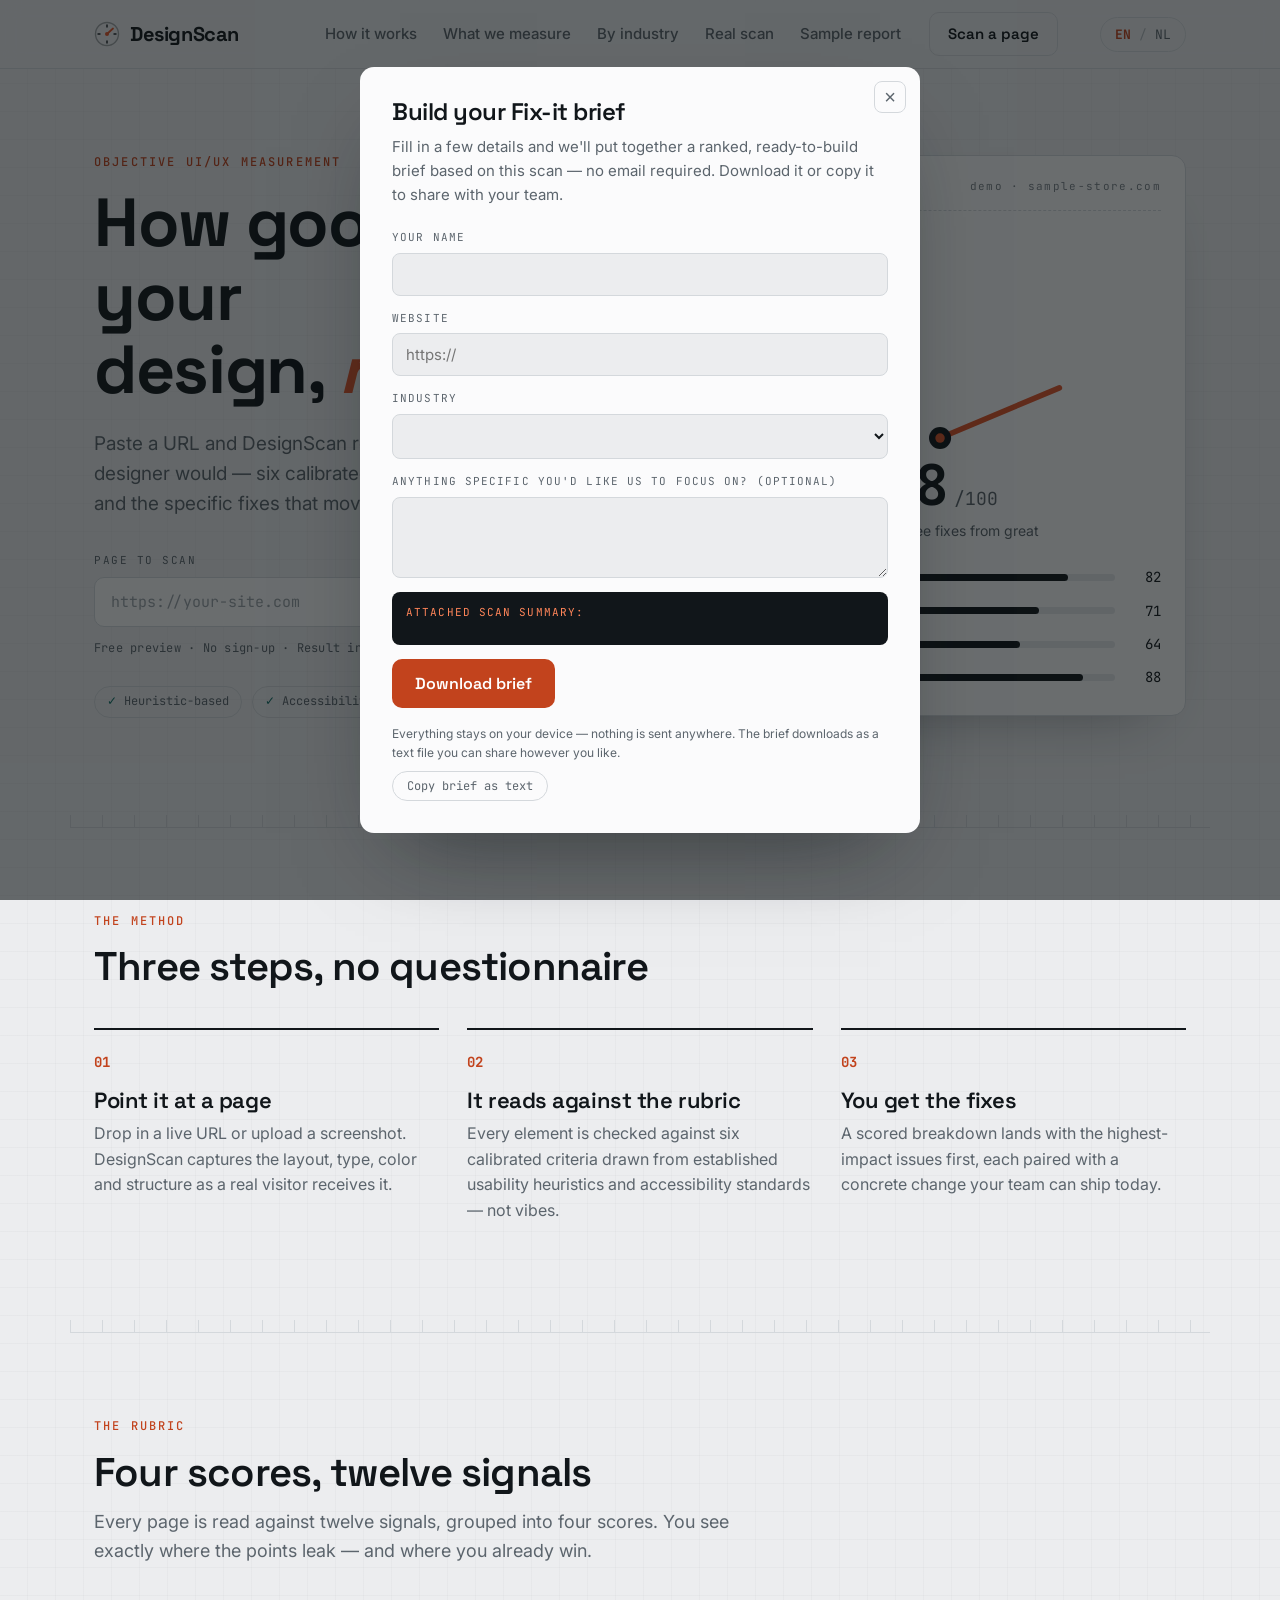
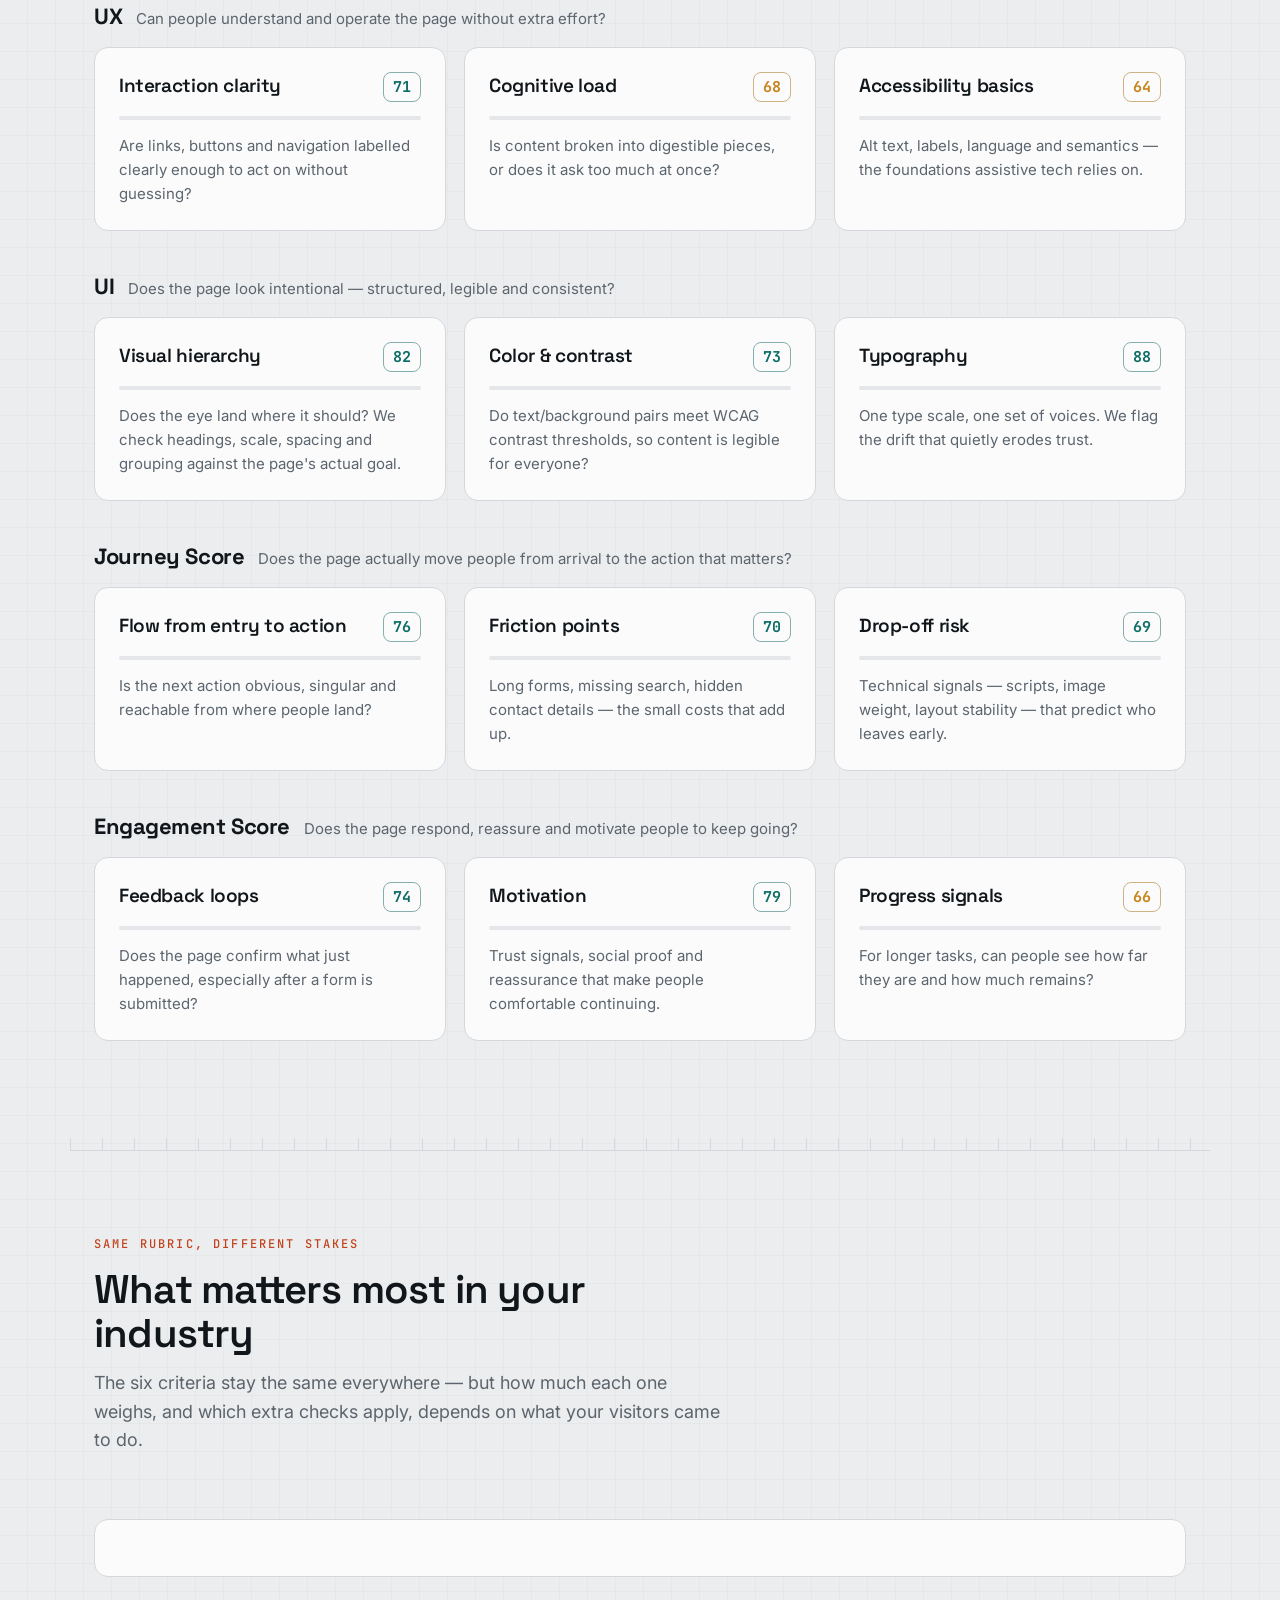
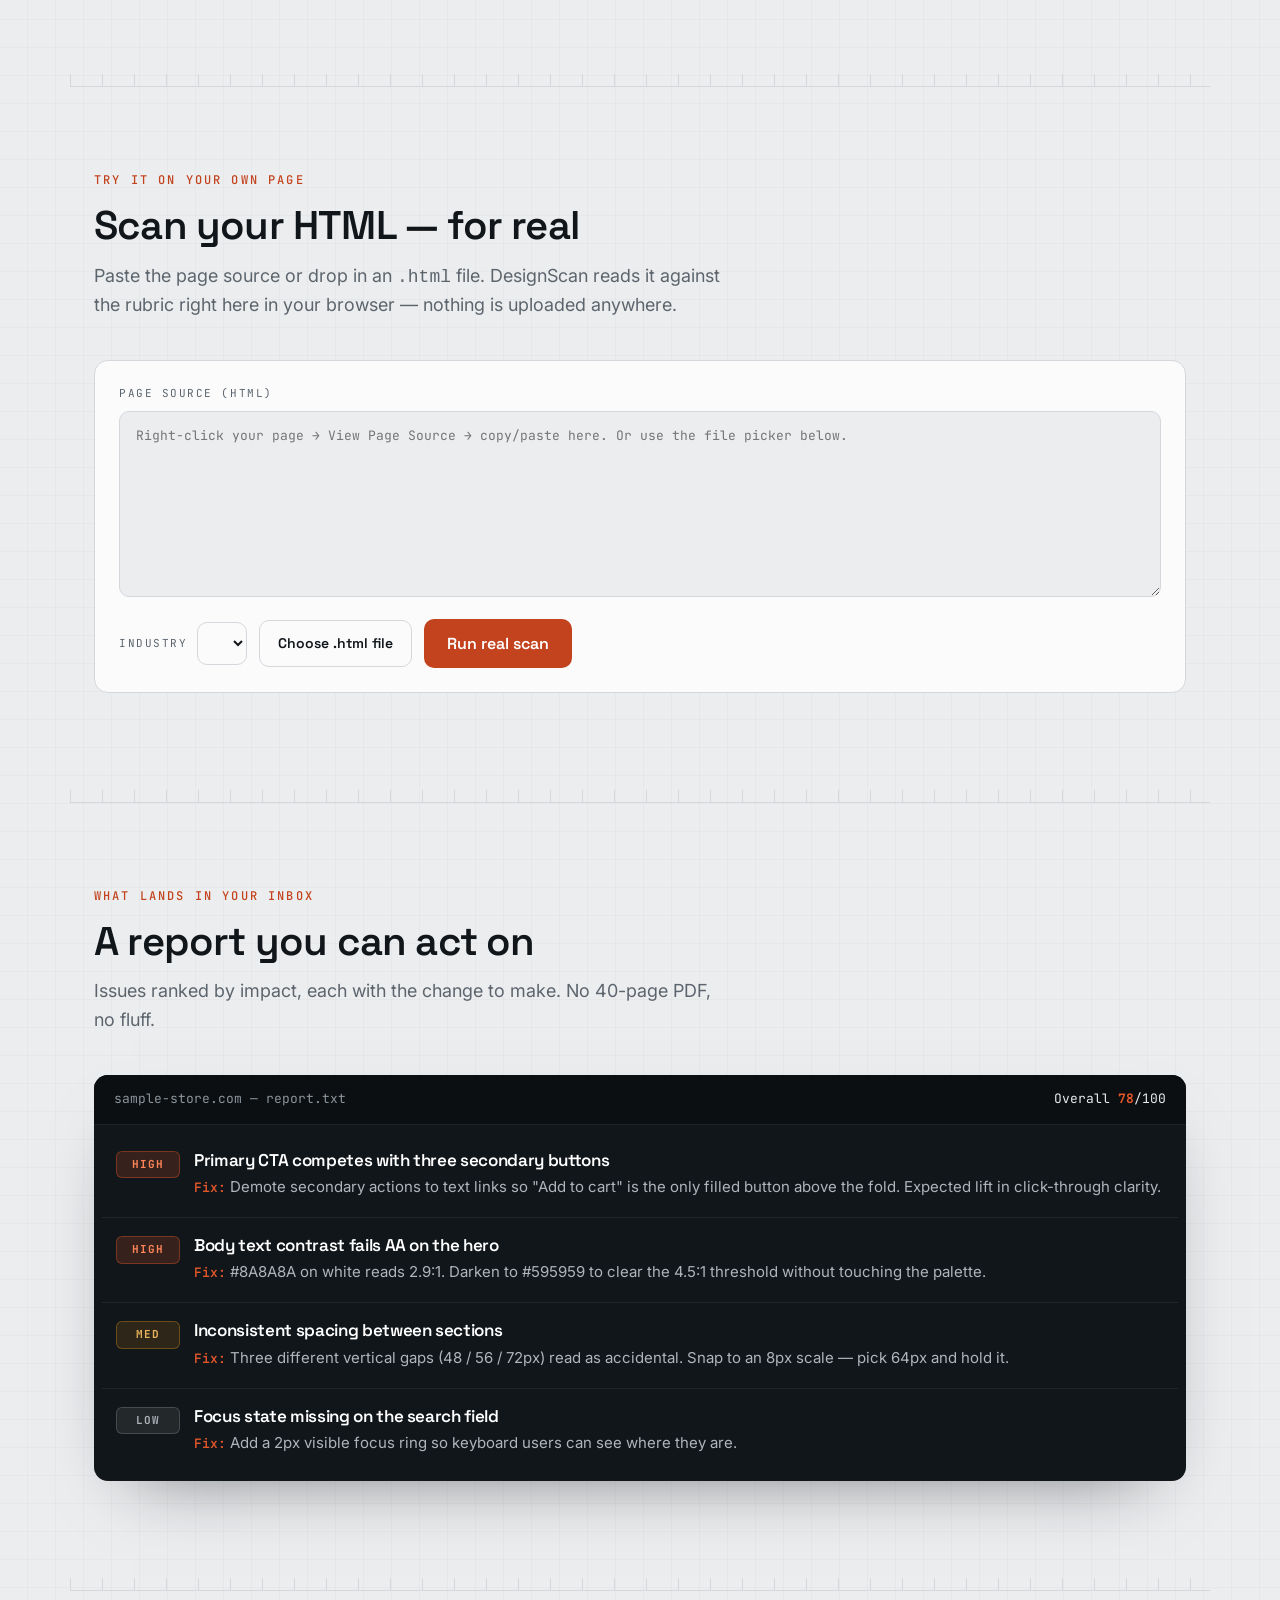
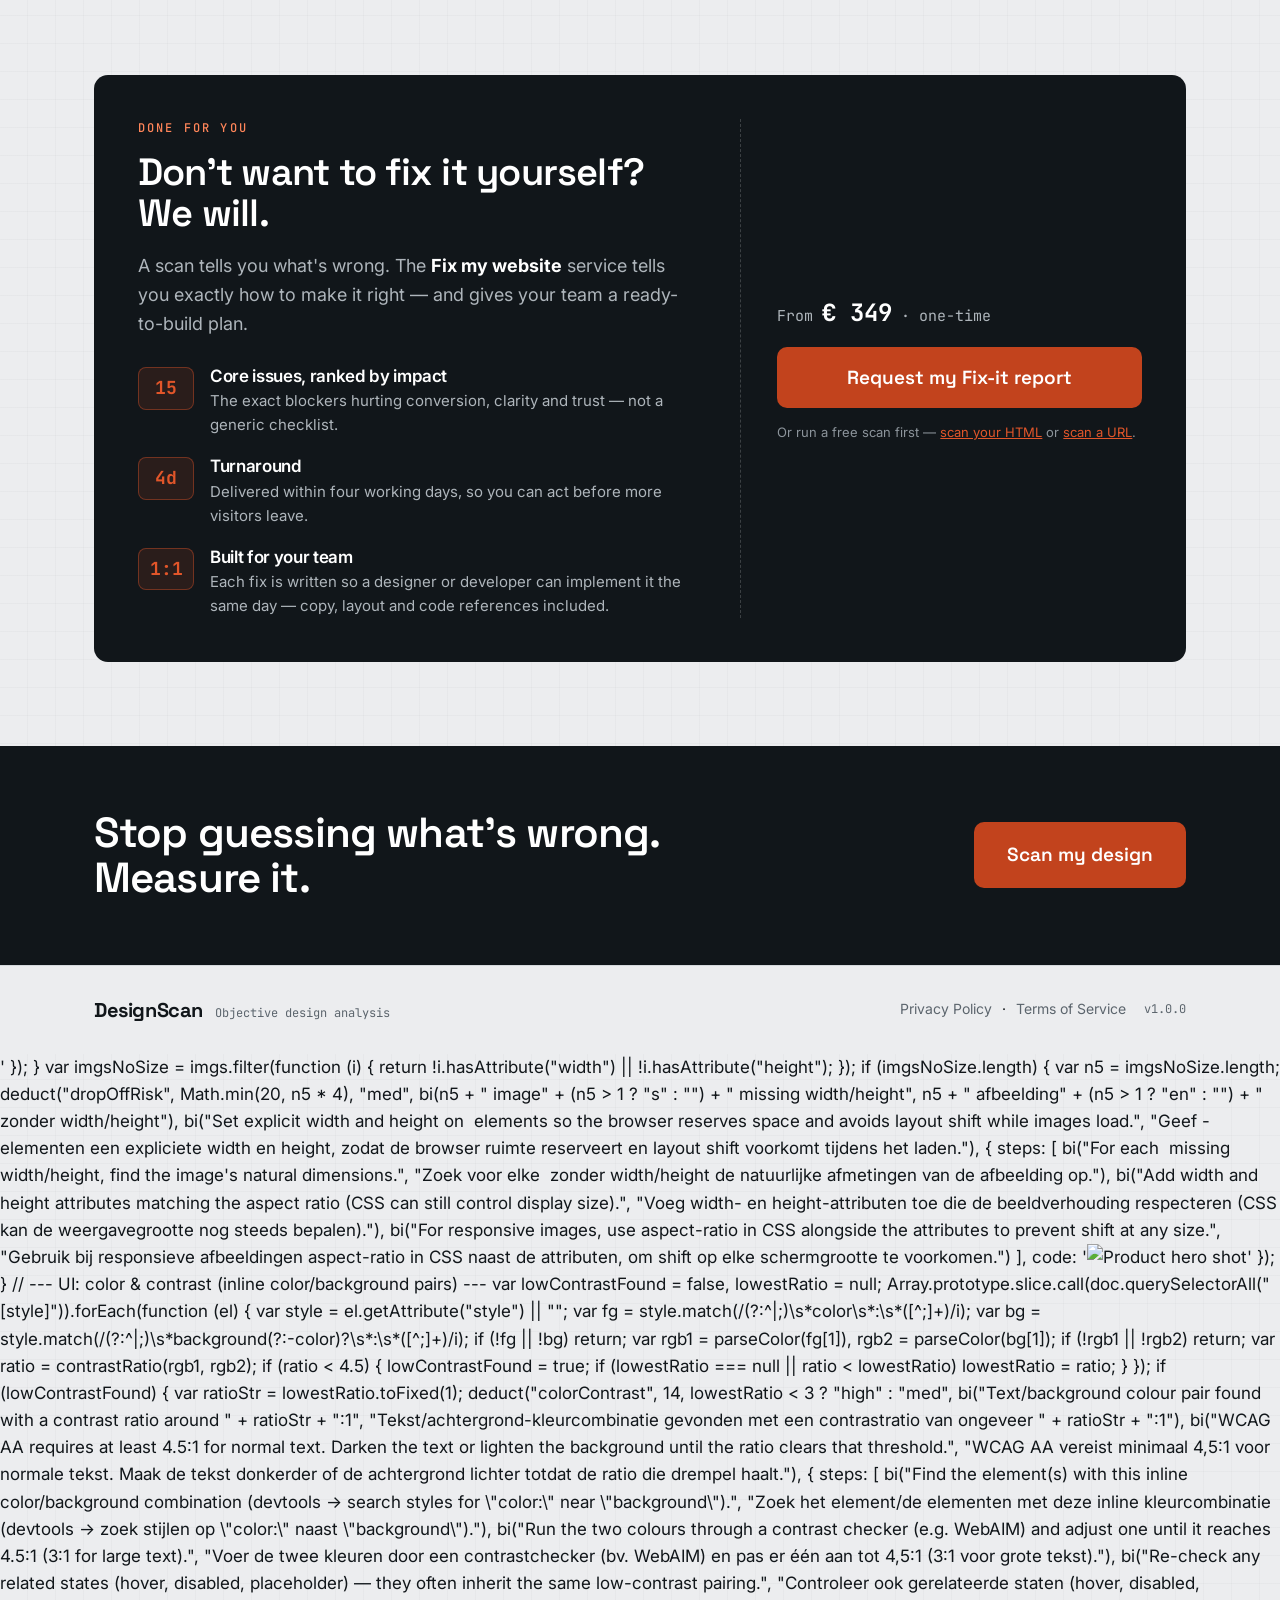
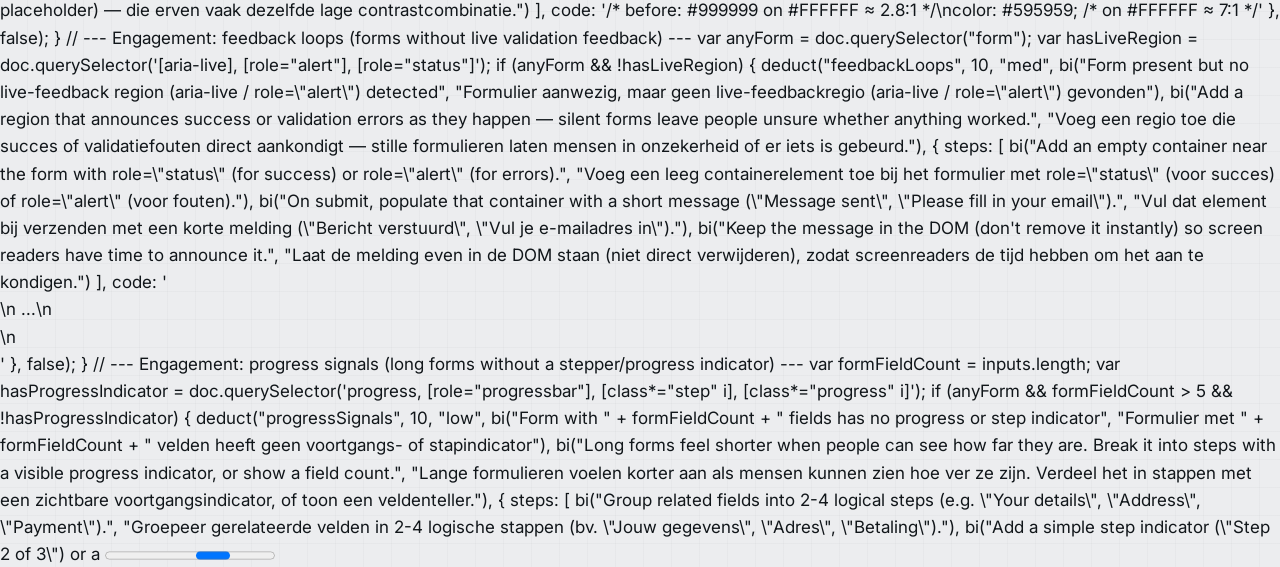
==== commit 74f9bc59: "Update 8" ====
--- a/DesignScan_preview.html
+++ b/DesignScan_preview.html
@@ -913,12 +913,12 @@
       </div>
     </div>
 
-    <!-- FIX-IT REQUEST PANEL -->
+    <!-- FIX-IT BRIEF PANEL -->
     <div class="fixit-request" id="fixit-request" hidden>
       <div class="fixit-request__card">
         <button class="fixit-request__close" id="close-fixit-request" type="button" aria-label="Close">&times;</button>
-        <h3 data-i18n="fixitForm.title">Request a Fix-it report</h3>
-        <p class="fixit-request__intro" data-i18n="fixitForm.intro">Tell us a bit about the site and we'll prepare your ranked, ready-to-build plan within four working days.</p>
+        <h3 data-i18n="fixitForm.title">Build your Fix-it brief</h3>
+        <p class="fixit-request__intro" data-i18n="fixitForm.intro">Fill in a few details and we'll put together a ranked, ready-to-build brief based on this scan — no email required. Download it or copy it to share with your team.</p>
 
         <form id="fixit-form" novalidate>
           <div class="ff-row">
@@ -926,11 +926,7 @@
             <input id="ff-name" name="name" type="text" required />
           </div>
           <div class="ff-row">
-            <label for="ff-email" data-i18n="fixitForm.email">Email address</label>
-            <input id="ff-email" name="email" type="email" required />
-          </div>
-          <div class="ff-row">
-            <label for="ff-url" data-i18n="fixitForm.url">Website URL</label>
+            <label for="ff-url" data-i18n="fixitForm.url">Website</label>
             <input id="ff-url" name="url" type="url" placeholder="https://" required />
           </div>
           <div class="ff-row">
@@ -946,16 +942,16 @@
             <pre class="ff-summary__pre" id="ff-summary-pre"></pre>
           </div>
           <div class="ff-actions">
-            <button class="btn btn--solid" type="submit" data-i18n="fixitForm.submit">Send request</button>
+            <button class="btn btn--solid" type="submit" data-i18n="fixitForm.submit">Download brief</button>
             <span class="ff-hint" id="ff-hint"></span>
           </div>
-          <p class="ff-disclaimer" data-i18n="fixitForm.disclaimer">This opens a pre-filled email to send to us — nothing is submitted automatically. No mail client? Use "Copy request" instead.</p>
-          <button class="ff-copy" id="ff-copy" type="button" data-i18n="fixitForm.copy">Copy request as text</button>
+          <p class="ff-disclaimer" data-i18n="fixitForm.disclaimer">Everything stays on your device — nothing is sent anywhere. The brief downloads as a text file you can share however you like.</p>
+          <button class="ff-copy" id="ff-copy" type="button" data-i18n="fixitForm.copy">Copy brief as text</button>
         </form>
 
         <div class="fixit-request__done" id="fixit-done" hidden>
-          <p data-i18n="fixitForm.doneTitle"><strong>Request ready.</strong></p>
-          <p data-i18n="fixitForm.doneBody">Your email client should have opened with everything filled in — just hit send. If nothing opened, use "Copy request as text" above and paste it into an email yourself.</p>
+          <p data-i18n="fixitForm.doneTitle"><strong>Brief ready.</strong></p>
+          <p data-i18n="fixitForm.doneBody">Your brief has downloaded as a text file. Open it, attach it to an email, or paste it wherever you need it — share it with your team or agency to get started.</p>
         </div>
       </div>
     </div>
@@ -1217,19 +1213,19 @@
       "fixit.priceFrom": "From", "fixit.priceUnit": " · one-time",
       "fixit.cta": "Request my Fix-it report",
       "fixit.note": 'Or run a free scan first — <a href="#run-scan">scan your HTML</a> or <a href="#scan">scan a URL</a>.',
-      "fixitForm.title": "Request a Fix-it report",
-      "fixitForm.intro": "Tell us a bit about the site and we'll prepare your ranked, ready-to-build plan within four working days.",
-      "fixitForm.name": "Your name", "fixitForm.email": "Email address", "fixitForm.url": "Website URL",
+      "fixitForm.title": "Build your Fix-it brief",
+      "fixitForm.intro": "Fill in a few details and we'll put together a ranked, ready-to-build brief based on this scan — no email required. Download it or copy it to share with your team.",
+      "fixitForm.name": "Your name", "fixitForm.url": "Website",
       "fixitForm.industry": "Industry", "fixitForm.notes": "Anything specific you'd like us to focus on? (optional)",
       "fixitForm.attached": "Attached scan summary:",
-      "fixitForm.submit": "Send request", "fixitForm.copy": "Copy request as text",
-      "fixitForm.disclaimer": 'This opens a pre-filled email to send to us — nothing is submitted automatically. No mail client? Use "Copy request" instead.',
-      "fixitForm.doneTitle": "<strong>Request ready.</strong>",
-      "fixitForm.doneBody": 'Your email client should have opened with everything filled in — just hit send. If nothing opened, use "Copy request as text" above and paste it into an email yourself.',
-      "fixitForm.hintMissing": "Please fill in your name, email and the website URL.",
+      "fixitForm.submit": "Download brief", "fixitForm.copy": "Copy brief as text",
+      "fixitForm.disclaimer": "Everything stays on your device — nothing is sent anywhere. The brief downloads as a text file you can share however you like.",
+      "fixitForm.doneTitle": "<strong>Brief ready.</strong>",
+      "fixitForm.doneBody": "Your brief has downloaded as a text file. Open it, attach it to an email, or paste it wherever you need it — share it with your team or agency to get started.",
+      "fixitForm.hintMissing": "Please fill in your name and your website.",
       "fixitForm.copied": "Copied to clipboard.",
       "fixitForm.copyFailed": "Couldn't copy automatically — select the text below and copy it manually.",
-      "fixitForm.subject": "Fix-it report request — {url}",
+      "fixitForm.briefTitle": "DesignScan Fix-it brief",
       "fixitForm.summaryTitle": "DesignScan summary",
       "fixitForm.summaryScore": "Overall score",
       "fixitForm.summaryIndustry": "Industry",
@@ -1330,19 +1326,19 @@
       "fixit.priceFrom": "Vanaf", "fixit.priceUnit": " · eenmalig",
       "fixit.cta": "Vraag mijn Fix-it-rapport aan",
       "fixit.note": 'Of draai eerst een gratis scan — <a href="#run-scan">scan je HTML</a> of <a href="#scan">scan een URL</a>.',
-      "fixitForm.title": "Vraag een Fix-it-rapport aan",
-      "fixitForm.intro": "Vertel ons iets over de site en wij stellen binnen vier werkdagen je gerangschikte, direct uitvoerbare plan op.",
-      "fixitForm.name": "Je naam", "fixitForm.email": "E-mailadres", "fixitForm.url": "Website-URL",
+      "fixitForm.title": "Stel je Fix-it-brief samen",
+      "fixitForm.intro": "Vul een paar details in en wij stellen een gerangschikte, direct uitvoerbare brief samen op basis van deze scan — geen e-mail nodig. Download hem of kopieer hem om te delen met je team.",
+      "fixitForm.name": "Je naam", "fixitForm.url": "Website",
       "fixitForm.industry": "Branche", "fixitForm.notes": "Iets specifieks waar we op moeten focussen? (optioneel)",
       "fixitForm.attached": "Bijgevoegde scansamenvatting:",
-      "fixitForm.submit": "Verstuur aanvraag", "fixitForm.copy": "Kopieer aanvraag als tekst",
-      "fixitForm.disclaimer": 'Dit opent een vooraf ingevulde e-mail naar ons — er wordt niets automatisch verzonden. Geen mailprogramma? Gebruik "Kopieer aanvraag".',
-      "fixitForm.doneTitle": "<strong>Aanvraag gereed.</strong>",
-      "fixitForm.doneBody": 'Je e-mailprogramma zou geopend moeten zijn met alles al ingevuld — verstuur de mail. Ging er niets open? Gebruik "Kopieer aanvraag als tekst" hierboven en plak het zelf in een e-mail.',
-      "fixitForm.hintMissing": "Vul je naam, e-mailadres en de website-URL in.",
+      "fixitForm.submit": "Download brief", "fixitForm.copy": "Kopieer brief als tekst",
+      "fixitForm.disclaimer": "Alles blijft op je eigen apparaat — er wordt niets verzonden. De brief downloadt als tekstbestand dat je kunt delen zoals jij wilt.",
+      "fixitForm.doneTitle": "<strong>Brief gereed.</strong>",
+      "fixitForm.doneBody": "Je brief is gedownload als tekstbestand. Open het, voeg het toe aan een e-mail, of plak het waar je het nodig hebt — deel het met je team of bureau om aan de slag te gaan.",
+      "fixitForm.hintMissing": "Vul je naam en je website in.",
       "fixitForm.copied": "Gekopieerd naar klembord.",
       "fixitForm.copyFailed": "Kon niet automatisch kopiëren — selecteer de tekst hieronder en kopieer hem handmatig.",
-      "fixitForm.subject": "Aanvraag Fix-it-rapport — {url}",
+      "fixitForm.briefTitle": "DesignScan Fix-it-brief",
       "fixitForm.summaryTitle": "DesignScan-samenvatting",
       "fixitForm.summaryScore": "Totaalscore",
       "fixitForm.summaryIndustry": "Branche",
@@ -2817,49 +2813,60 @@
     panel.addEventListener("click", function (e) { if (e.target === panel) closePanel(); });
     document.addEventListener("keydown", function (e) { if (e.key === "Escape" && !panel.hidden) closePanel(); });
 
-    function buildEmail() {
+    function buildBrief() {
       var name = document.getElementById("ff-name").value.trim();
-      var email = document.getElementById("ff-email").value.trim();
       var url = document.getElementById("ff-url").value.trim();
       var industry = document.getElementById("ff-industry").value;
       var notes = document.getElementById("ff-notes").value.trim();
 
-      var body = [];
-      body.push("Name: " + name);
-      body.push("Email: " + email);
-      body.push("URL: " + url);
-      body.push((LANG === "nl" ? "Branche" : "Industry") + ": " + t(INDUSTRY_PROFILES[industry] ? INDUSTRY_PROFILES[industry].labelKey : "industries.general.label"));
+      var lines = [];
+      lines.push(t("fixitForm.briefTitle"));
+      lines.push("");
+      lines.push((LANG === "nl" ? "Naam" : "Name") + ": " + name);
+      lines.push((LANG === "nl" ? "Website" : "Website") + ": " + url);
+      lines.push((LANG === "nl" ? "Branche" : "Industry") + ": " + t(INDUSTRY_PROFILES[industry] ? INDUSTRY_PROFILES[industry].labelKey : "industries.general.label"));
       if (notes) {
-        body.push("");
-        body.push((LANG === "nl" ? "Opmerkingen" : "Notes") + ":");
-        body.push(notes);
+        lines.push("");
+        lines.push((LANG === "nl" ? "Opmerkingen" : "Notes") + ":");
+        lines.push(notes);
       }
       var summary = buildSummaryText();
       if (summary) {
-        body.push("");
-        body.push("---");
-        body.push(summary);
+        lines.push("");
+        lines.push("---");
+        lines.push(summary);
       }
+
+      var hostSlug = (url || "site").replace(/^https?:\/\//, "").replace(/[^a-z0-9.-]+/gi, "-").replace(/^-+|-+$/g, "") || "site";
       return {
-        subject: t("fixitForm.subject", { url: url || "—" }),
-        body: body.join("\n"),
-        valid: !!(name && email && url)
+        text: lines.join("\n"),
+        filename: "designscan-fixit-brief-" + hostSlug + ".txt",
+        valid: !!(name && url)
       };
+    }
+
+    function downloadText(text, filename) {
+      var blob = new Blob([text], { type: "text/plain;charset=utf-8" });
+      var url = URL.createObjectURL(blob);
+      var a = document.createElement("a");
+      a.href = url;
+      a.download = filename;
+      document.body.appendChild(a);
+      a.click();
+      document.body.removeChild(a);
+      URL.revokeObjectURL(url);
     }
 
     if (form) {
       form.addEventListener("submit", function (e) {
         e.preventDefault();
-        var email = buildEmail();
-        if (!email.valid) {
+        var brief = buildBrief();
+        if (!brief.valid) {
           hint.textContent = t("fixitForm.hintMissing");
           hint.className = "ff-hint ff-hint--err";
           return;
         }
-        var mailto = "mailto:hello@designscan.example" +
-          "?subject=" + encodeURIComponent(email.subject) +
-          "&body=" + encodeURIComponent(email.body);
-        window.location.href = mailto;
+        downloadText(brief.text, brief.filename);
         form.hidden = true;
         doneBox.hidden = false;
       });
@@ -2867,15 +2874,14 @@
 
     if (copyBtn) {
       copyBtn.addEventListener("click", function () {
-        var email = buildEmail();
-        if (!email.valid) {
+        var brief = buildBrief();
+        if (!brief.valid) {
           hint.textContent = t("fixitForm.hintMissing");
           hint.className = "ff-hint ff-hint--err";
           return;
         }
-        var text = "Subject: " + email.subject + "\n\n" + email.body;
         if (navigator.clipboard && navigator.clipboard.writeText) {
-          navigator.clipboard.writeText(text).then(function () {
+          navigator.clipboard.writeText(brief.text).then(function () {
             hint.textContent = t("fixitForm.copied");
             hint.className = "ff-hint";
           }, function () {
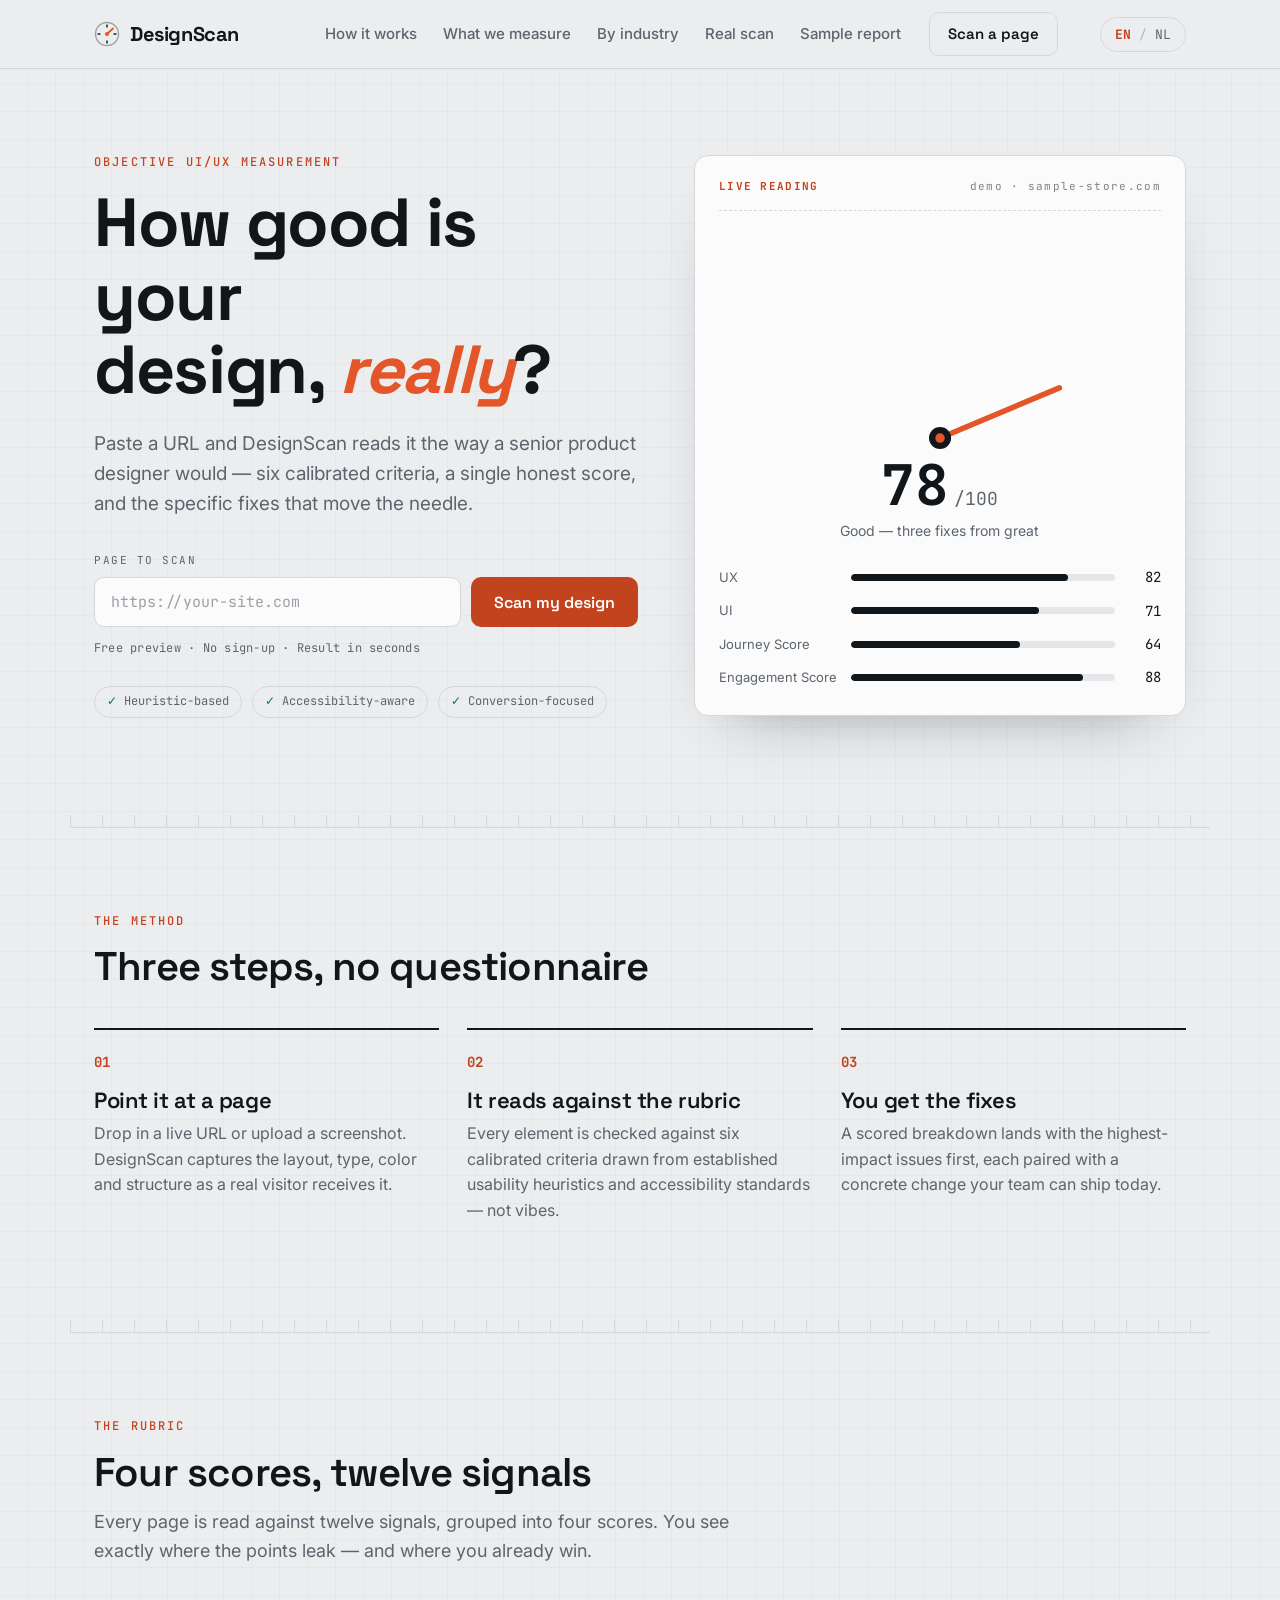
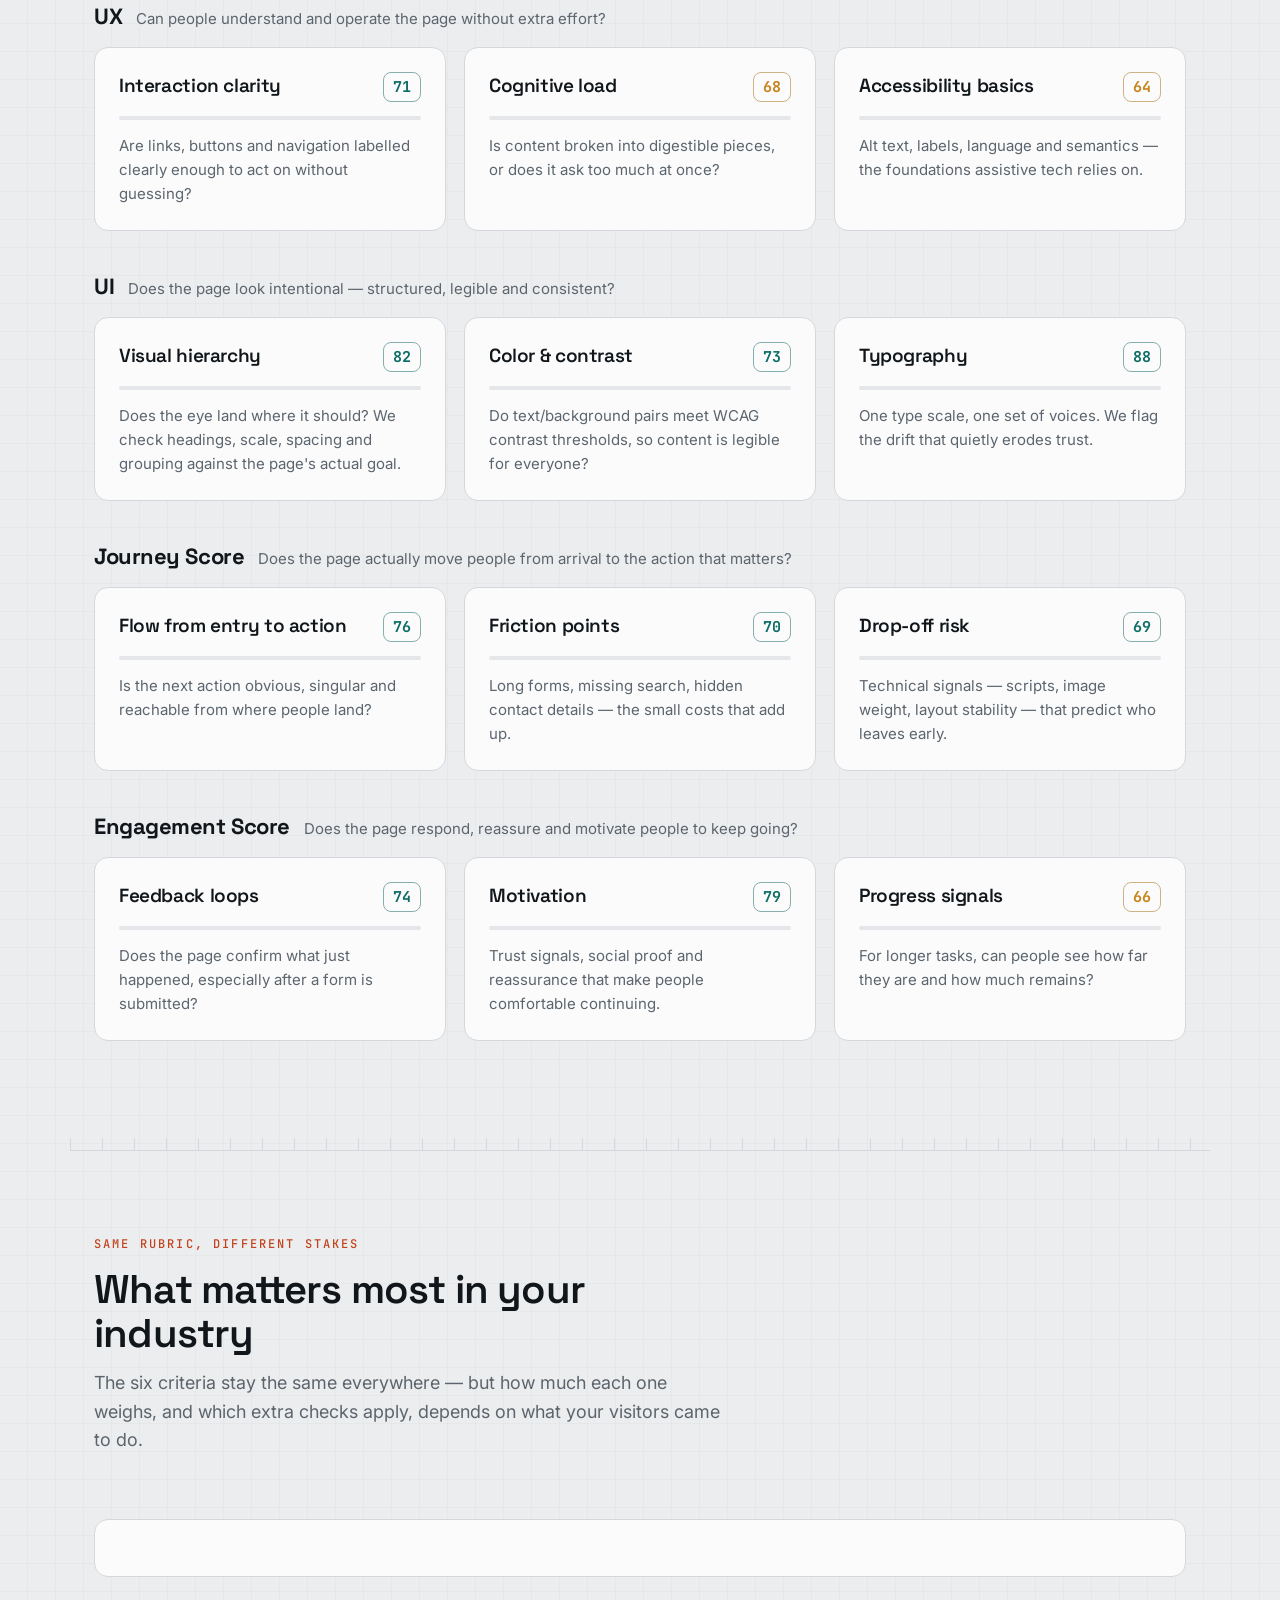
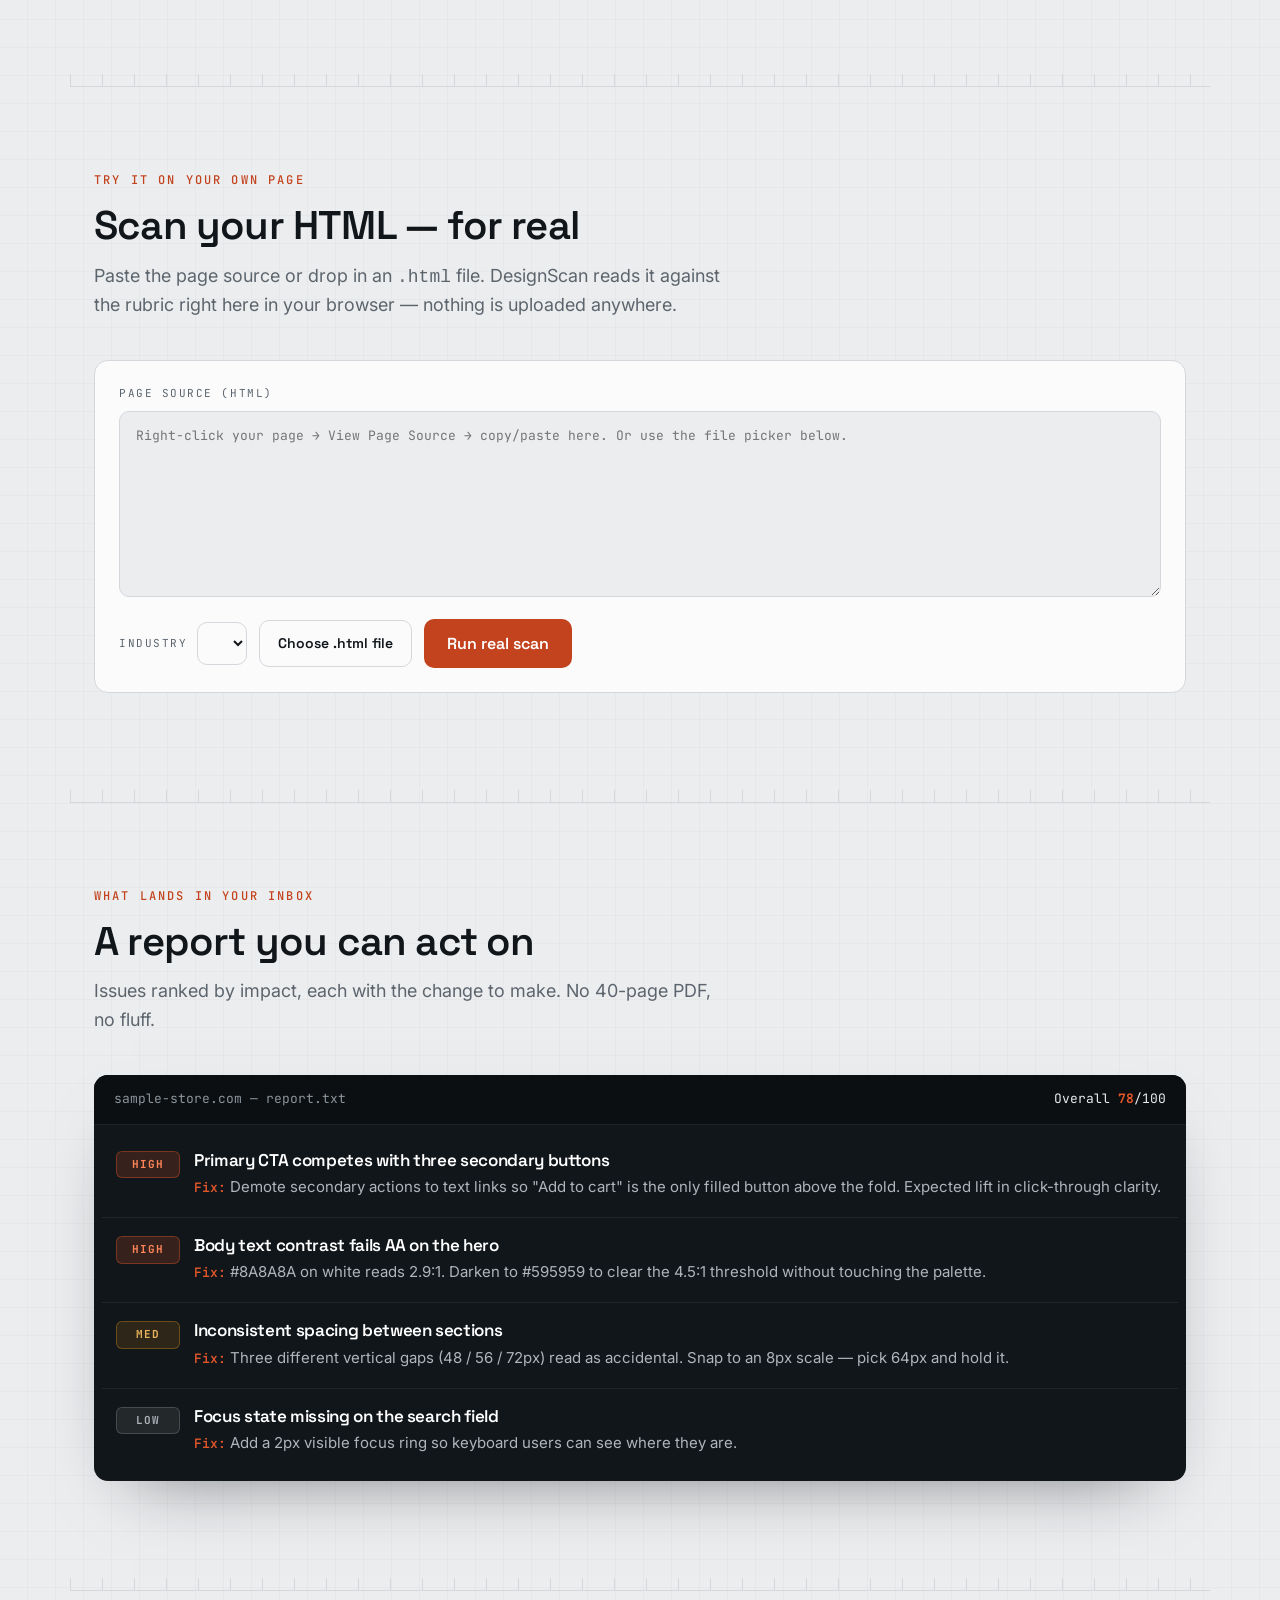
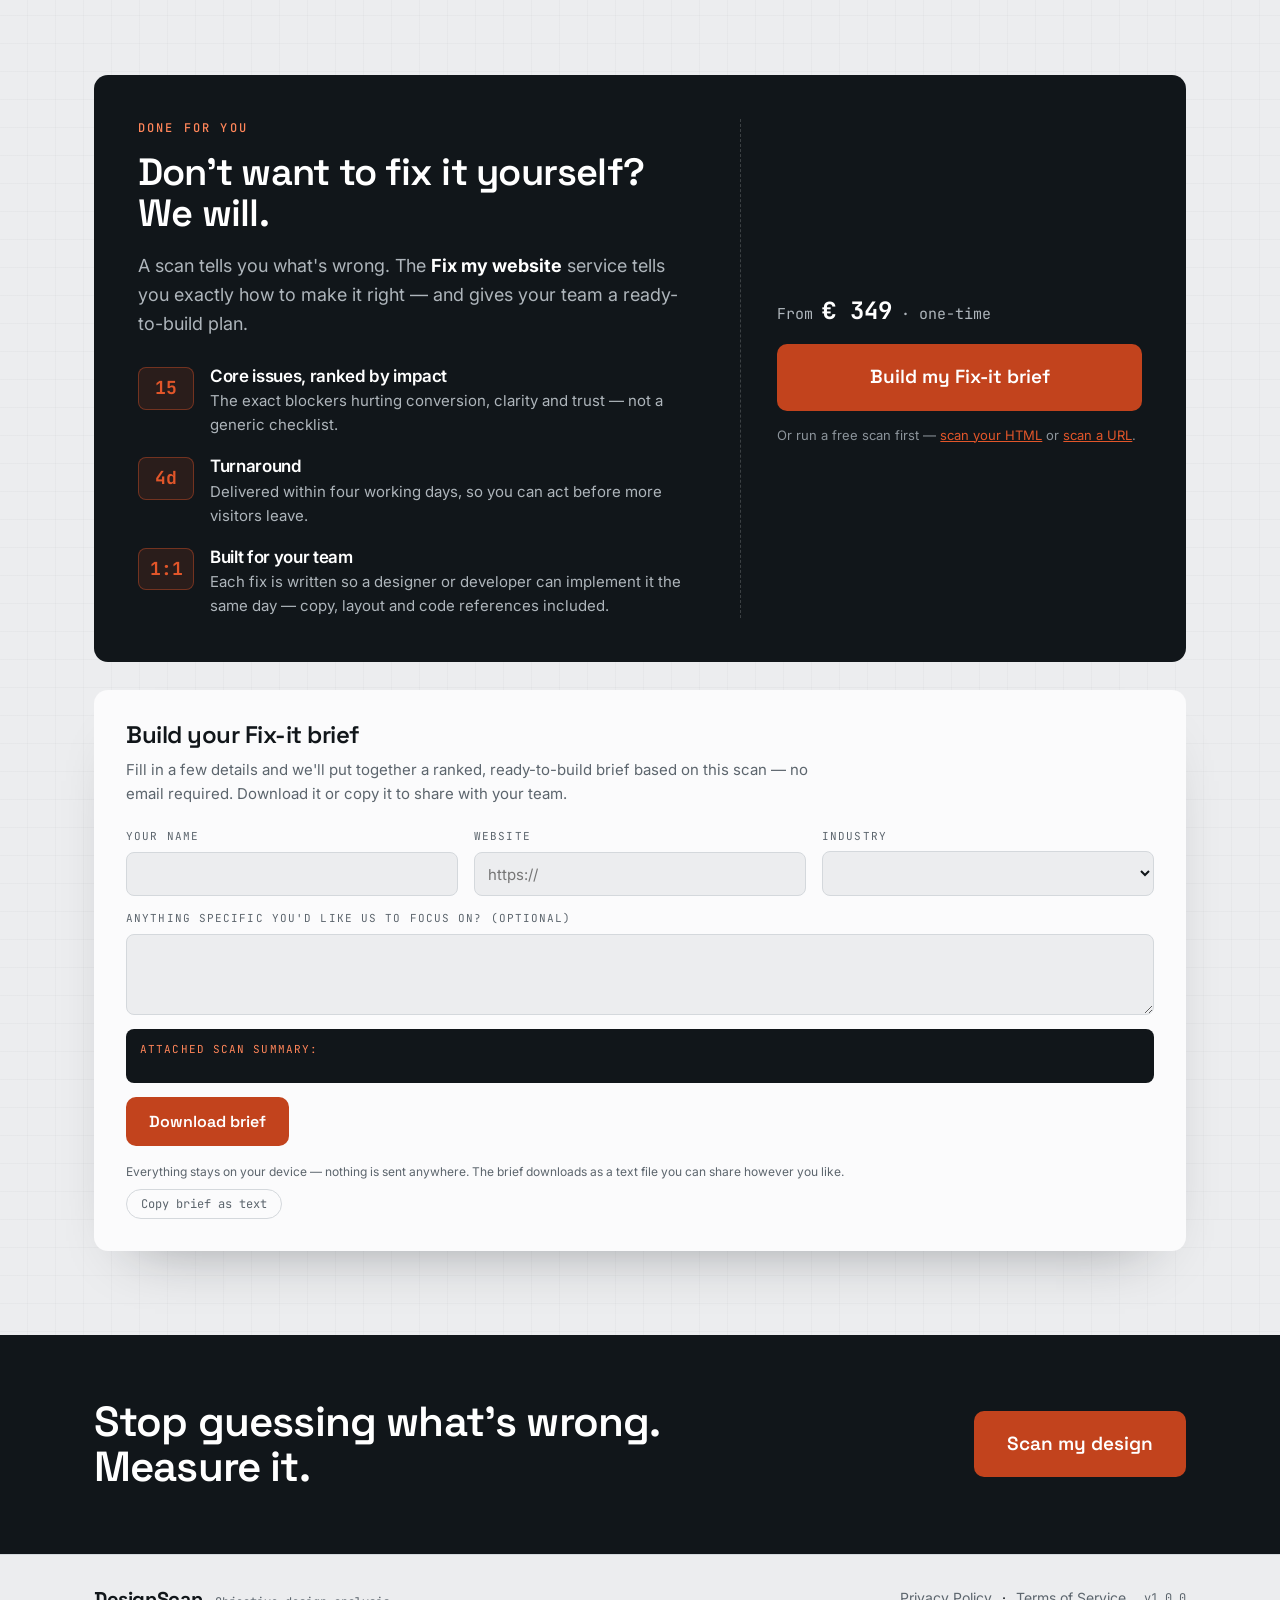
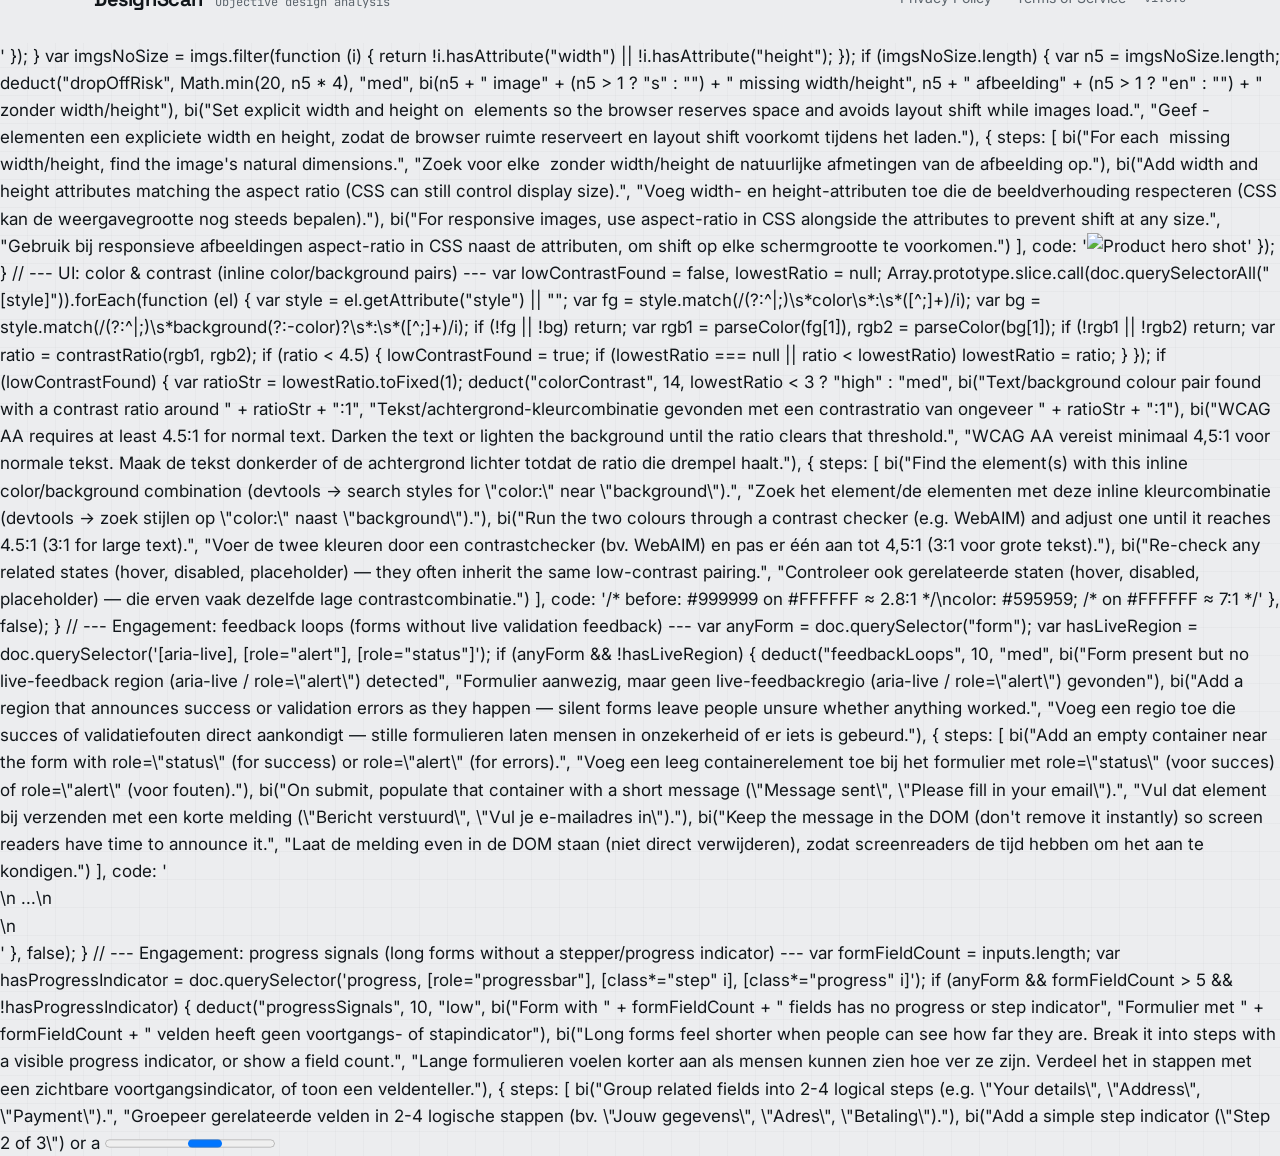
==== commit 4f2dd9fb: "Update 9 popup weg" ====
--- a/DesignScan_preview.html
+++ b/DesignScan_preview.html
@@ -333,25 +333,16 @@
 .scanner__followup p { color: #AEB5BB; font-size: 15px; max-width: 36em; margin: 0; }
 .scanner__results .issues { border-radius: 0; }
 
-/* ---------- Fix-it request panel ---------- */
+/* ---------- Fix-it brief form (inline, on-page) ---------- */
 .fixit-request {
-  position: fixed; inset: 0; z-index: 100; display: flex; align-items: center; justify-content: center;
-  background: rgba(11,15,18,.6); padding: 20px;
-}
-.fixit-request__card {
-  position: relative; background: var(--surface); color: var(--ink); border-radius: var(--r);
-  max-width: 560px; width: 100%; max-height: 90vh; overflow-y: auto; padding: 32px;
-  box-shadow: 0 40px 90px -40px rgba(17,22,26,.6);
-}
-.fixit-request__card h3 { font-size: 24px; margin-bottom: 10px; }
-.fixit-request__intro { color: var(--ink-2); font-size: 15px; margin-bottom: 22px; }
-.fixit-request__close {
-  position: absolute; top: 14px; right: 14px; width: 32px; height: 32px; border-radius: 8px;
-  border: 1px solid var(--line); background: var(--surface); font-size: 20px; line-height: 1;
-  cursor: pointer; color: var(--ink-2);
-}
-.fixit-request__close:hover { color: var(--ink); border-color: var(--ink-2); }
-
+  background: var(--surface); color: var(--ink); border-radius: var(--r);
+  margin-top: 28px; padding: 32px;
+  box-shadow: 0 30px 60px -40px rgba(17,22,26,.45);
+}
+.fixit-request h3 { font-size: 24px; margin-bottom: 10px; }
+.fixit-request__intro { color: var(--ink-2); font-size: 15px; margin-bottom: 22px; max-width: 48em; }
+
+.ff-grid { display: grid; grid-template-columns: 1fr 1fr 1fr; gap: 0 16px; }
 .ff-row { display: grid; gap: 6px; margin-bottom: 14px; }
 .ff-row label { font-family: var(--mono); font-size: 11px; letter-spacing: .1em; text-transform: uppercase; color: var(--ink-2); }
 .ff-row input, .ff-row select, .ff-row textarea {
@@ -382,8 +373,9 @@
 .fixit-request__done p { color: var(--ink-2); font-size: 15px; }
 .fixit-request__done p:first-child { color: var(--ink); }
 
-@media (max-width: 560px) {
-  .fixit-request__card { padding: 22px; }
+@media (max-width: 700px) {
+  .ff-grid { grid-template-columns: 1fr; }
+  .fixit-request { padding: 22px; }
 }
 
 .scanner__select {
@@ -908,19 +900,18 @@
 
       <div class="fixit__cta">
         <p class="fixit__price"><span data-i18n="fixit.priceFrom">From</span> <strong>€ 349</strong><span data-i18n="fixit.priceUnit"> · one-time</span></p>
-        <button class="btn btn--solid btn--lg" id="open-fixit-request" type="button" data-i18n="fixit.cta">Request my Fix-it report</button>
+        <a class="btn btn--solid btn--lg" href="#fixit-form" data-i18n="fixit.cta">Build my Fix-it brief</a>
         <p class="fixit__note" data-i18n="fixit.note">Or run a free scan first — <a href="#run-scan">scan your HTML</a> or <a href="#scan">scan a URL</a>.</p>
       </div>
     </div>
 
-    <!-- FIX-IT BRIEF PANEL -->
-    <div class="fixit-request" id="fixit-request" hidden>
-      <div class="fixit-request__card">
-        <button class="fixit-request__close" id="close-fixit-request" type="button" aria-label="Close">&times;</button>
-        <h3 data-i18n="fixitForm.title">Build your Fix-it brief</h3>
-        <p class="fixit-request__intro" data-i18n="fixitForm.intro">Fill in a few details and we'll put together a ranked, ready-to-build brief based on this scan — no email required. Download it or copy it to share with your team.</p>
-
-        <form id="fixit-form" novalidate>
+    <!-- FIX-IT BRIEF FORM (inline, on-page) -->
+    <div class="fixit-request" id="fixit-request">
+      <h3 data-i18n="fixitForm.title">Build your Fix-it brief</h3>
+      <p class="fixit-request__intro" data-i18n="fixitForm.intro">Fill in a few details and we'll put together a ranked, ready-to-build brief based on this scan — no email required. Download it or copy it to share with your team.</p>
+
+      <form id="fixit-form" novalidate>
+        <div class="ff-grid">
           <div class="ff-row">
             <label for="ff-name" data-i18n="fixitForm.name">Your name</label>
             <input id="ff-name" name="name" type="text" required />
@@ -933,26 +924,26 @@
             <label for="ff-industry" data-i18n="fixitForm.industry">Industry</label>
             <select id="ff-industry" name="industry"></select>
           </div>
-          <div class="ff-row">
-            <label for="ff-notes" data-i18n="fixitForm.notes">Anything specific you'd like us to focus on? (optional)</label>
-            <textarea id="ff-notes" name="notes" rows="3"></textarea>
-          </div>
-          <div class="ff-row ff-row--summary" id="ff-summary" hidden>
-            <p class="ff-summary__label" data-i18n="fixitForm.attached">Attached scan summary:</p>
-            <pre class="ff-summary__pre" id="ff-summary-pre"></pre>
-          </div>
-          <div class="ff-actions">
-            <button class="btn btn--solid" type="submit" data-i18n="fixitForm.submit">Download brief</button>
-            <span class="ff-hint" id="ff-hint"></span>
-          </div>
-          <p class="ff-disclaimer" data-i18n="fixitForm.disclaimer">Everything stays on your device — nothing is sent anywhere. The brief downloads as a text file you can share however you like.</p>
-          <button class="ff-copy" id="ff-copy" type="button" data-i18n="fixitForm.copy">Copy brief as text</button>
-        </form>
-
-        <div class="fixit-request__done" id="fixit-done" hidden>
-          <p data-i18n="fixitForm.doneTitle"><strong>Brief ready.</strong></p>
-          <p data-i18n="fixitForm.doneBody">Your brief has downloaded as a text file. Open it, attach it to an email, or paste it wherever you need it — share it with your team or agency to get started.</p>
         </div>
+        <div class="ff-row">
+          <label for="ff-notes" data-i18n="fixitForm.notes">Anything specific you'd like us to focus on? (optional)</label>
+          <textarea id="ff-notes" name="notes" rows="3"></textarea>
+        </div>
+        <div class="ff-row ff-row--summary" id="ff-summary" hidden>
+          <p class="ff-summary__label" data-i18n="fixitForm.attached">Attached scan summary:</p>
+          <pre class="ff-summary__pre" id="ff-summary-pre"></pre>
+        </div>
+        <div class="ff-actions">
+          <button class="btn btn--solid" type="submit" data-i18n="fixitForm.submit">Download brief</button>
+          <span class="ff-hint" id="ff-hint"></span>
+        </div>
+        <p class="ff-disclaimer" data-i18n="fixitForm.disclaimer">Everything stays on your device — nothing is sent anywhere. The brief downloads as a text file you can share however you like.</p>
+        <button class="ff-copy" id="ff-copy" type="button" data-i18n="fixitForm.copy">Copy brief as text</button>
+      </form>
+
+      <div class="fixit-request__done" id="fixit-done" hidden>
+        <p data-i18n="fixitForm.doneTitle"><strong>Brief ready.</strong></p>
+        <p data-i18n="fixitForm.doneBody">Your brief has downloaded as a text file. Open it, attach it to an email, or paste it wherever you need it — share it with your team or agency to get started.</p>
       </div>
     </div>
   </section>
@@ -1189,7 +1180,7 @@
       "scanner.hintError": "Couldn't read that file. Try pasting the HTML instead.",
       "scanner.weightedFor": "Weighted for {industry}",
       "scanner.followup.text": "Want this turned into a plan your team can execute, with us reviewing it personally?",
-      "scanner.followup.btn": "Request a Fix-it report for this scan",
+      "scanner.followup.btn": "Fill in your Fix-it brief for this scan",
       "report.eyebrow": "What lands in your inbox", "report.title": "A report you can act on",
       "report.sub": "Issues ranked by impact, each with the change to make. No 40-page PDF, no fluff.",
       "report.fixLabel": "Fix:",
@@ -1211,7 +1202,7 @@
       "fixit.f3.title": "Built for your team",
       "fixit.f3.body": "Each fix is written so a designer or developer can implement it the same day — copy, layout and code references included.",
       "fixit.priceFrom": "From", "fixit.priceUnit": " · one-time",
-      "fixit.cta": "Request my Fix-it report",
+      "fixit.cta": "Build my Fix-it brief",
       "fixit.note": 'Or run a free scan first — <a href="#run-scan">scan your HTML</a> or <a href="#scan">scan a URL</a>.',
       "fixitForm.title": "Build your Fix-it brief",
       "fixitForm.intro": "Fill in a few details and we'll put together a ranked, ready-to-build brief based on this scan — no email required. Download it or copy it to share with your team.",
@@ -1302,7 +1293,7 @@
       "scanner.hintError": "Kon dat bestand niet lezen. Probeer de HTML te plakken.",
       "scanner.weightedFor": "Gewogen voor {industry}",
       "scanner.followup.text": "Hier een plan van willen waarmee je team aan de slag kan, persoonlijk door ons doorgenomen?",
-      "scanner.followup.btn": "Vraag een Fix-it-rapport aan voor deze scan",
+      "scanner.followup.btn": "Vul je Fix-it-brief in voor deze scan",
       "report.eyebrow": "Wat in je inbox landt", "report.title": "Een rapport waar je mee aan de slag kunt",
       "report.sub": "Issues gerangschikt op impact, elk met de aanpassing die nodig is. Geen rapport van 40 pagina's, geen ruis.",
       "report.fixLabel": "Fix:",
@@ -1324,7 +1315,7 @@
       "fixit.f3.title": "Gemaakt voor jouw team",
       "fixit.f3.body": "Elke fix is zo geschreven dat een designer of developer hem dezelfde dag kan doorvoeren — inclusief copy-, layout- en coderichtlijnen.",
       "fixit.priceFrom": "Vanaf", "fixit.priceUnit": " · eenmalig",
-      "fixit.cta": "Vraag mijn Fix-it-rapport aan",
+      "fixit.cta": "Stel mijn Fix-it-brief samen",
       "fixit.note": 'Of draai eerst een gratis scan — <a href="#run-scan">scan je HTML</a> of <a href="#scan">scan een URL</a>.',
       "fixitForm.title": "Stel je Fix-it-brief samen",
       "fixitForm.intro": "Vul een paar details in en wij stellen een gerangschikte, direct uitvoerbare brief samen op basis van deze scan — geen e-mail nodig. Download hem of kopieer hem om te delen met je team.",
@@ -2623,6 +2614,7 @@
     box.hidden = false;
     var followup = document.getElementById("scanner-followup");
     if (followup) followup.hidden = false;
+    if (wireFixitRequest.refreshSummary) wireFixitRequest.refreshSummary();
 
     requestAnimationFrame(function () {
       subWrap.querySelectorAll(".sm__bar i").forEach(function (i) {
@@ -2773,10 +2765,8 @@
   }
 
   function wireFixitRequest() {
-    var openBtn = document.getElementById("open-fixit-request");
     var openFromScan = document.getElementById("open-fixit-from-scan");
     var panel = document.getElementById("fixit-request");
-    var closeBtn = document.getElementById("close-fixit-request");
     var form = document.getElementById("fixit-form");
     var doneBox = document.getElementById("fixit-done");
     var summaryRow = document.getElementById("ff-summary");
@@ -2785,12 +2775,7 @@
     var copyBtn = document.getElementById("ff-copy");
     if (!panel) return;
 
-    function openPanel() {
-      panel.hidden = false;
-      form.hidden = false;
-      doneBox.hidden = true;
-      hint.textContent = "";
-      hint.className = "ff-hint";
+    function refreshSummary() {
       var summary = buildSummaryText();
       if (summary) {
         summaryRow.hidden = false;
@@ -2798,20 +2783,23 @@
       } else {
         summaryRow.hidden = true;
       }
+    }
+
+    function scrollToForm() {
+      refreshSummary();
+      form.hidden = false;
+      doneBox.hidden = true;
+      hint.textContent = "";
+      hint.className = "ff-hint";
+      panel.scrollIntoView({ behavior: reduce ? "auto" : "smooth", block: "start" });
       var nameEl = document.getElementById("ff-name");
-      if (nameEl) nameEl.focus();
-      document.body.style.overflow = "hidden";
-    }
-    function closePanel() {
-      panel.hidden = true;
-      document.body.style.overflow = "";
-    }
-
-    if (openBtn) openBtn.addEventListener("click", openPanel);
-    if (openFromScan) openFromScan.addEventListener("click", openPanel);
-    if (closeBtn) closeBtn.addEventListener("click", closePanel);
-    panel.addEventListener("click", function (e) { if (e.target === panel) closePanel(); });
-    document.addEventListener("keydown", function (e) { if (e.key === "Escape" && !panel.hidden) closePanel(); });
+      if (nameEl) nameEl.focus({ preventScroll: true });
+    }
+
+    if (openFromScan) openFromScan.addEventListener("click", scrollToForm);
+
+    // expose so language toggle / scan completion can refresh the attached summary
+    wireFixitRequest.refreshSummary = refreshSummary;
 
     function buildBrief() {
       var name = document.getElementById("ff-name").value.trim();
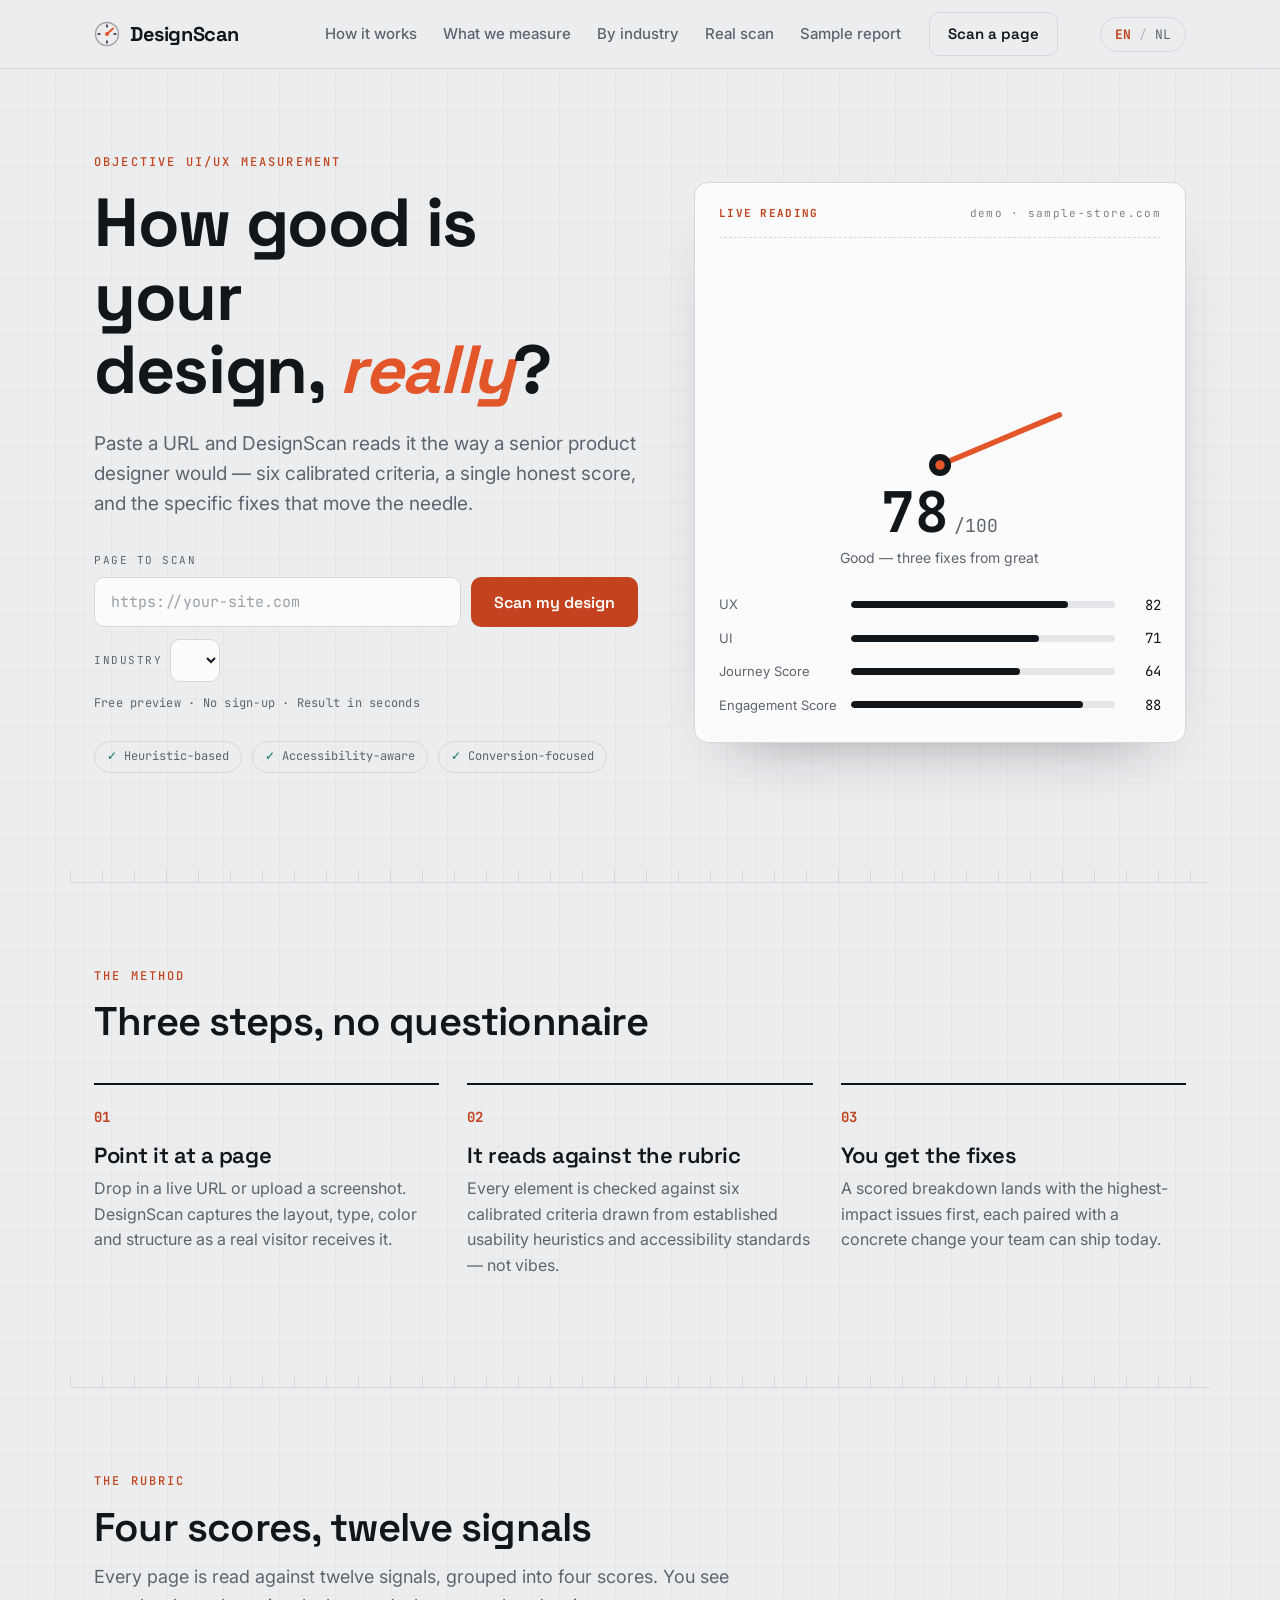
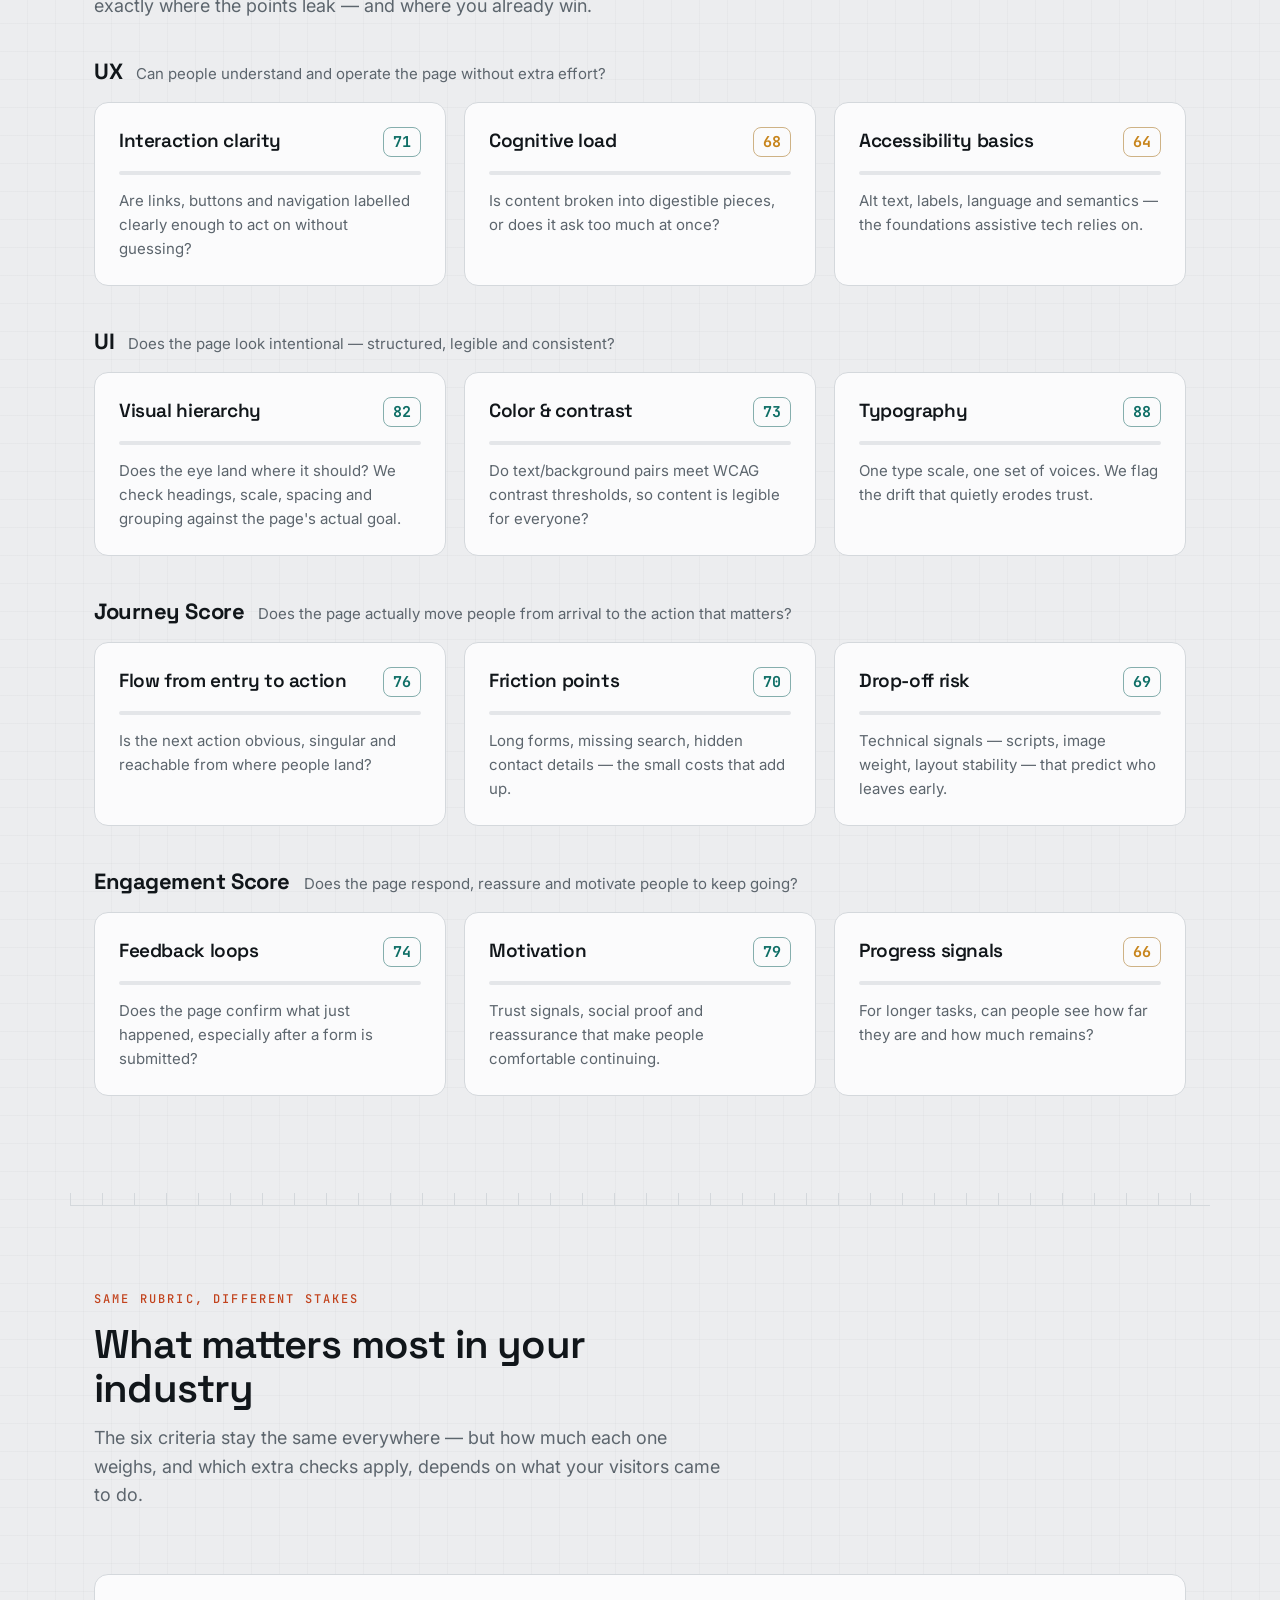
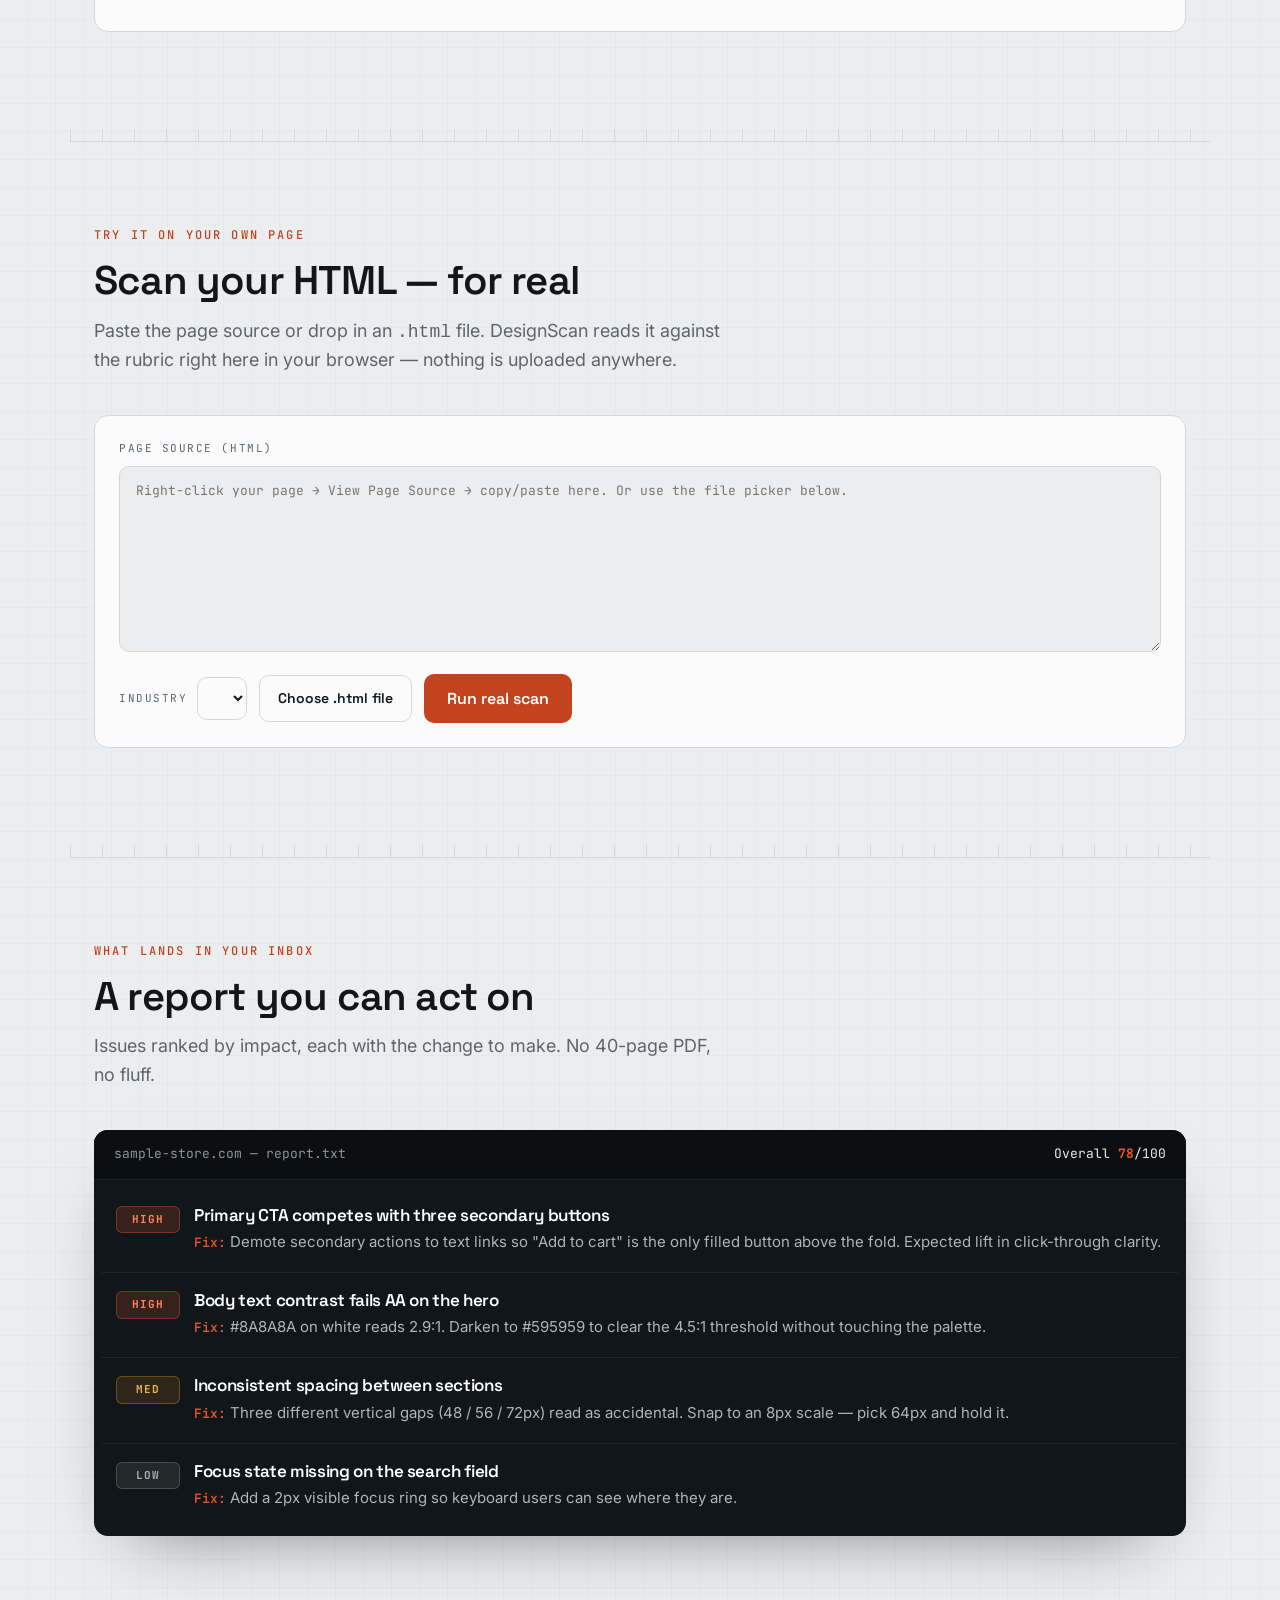
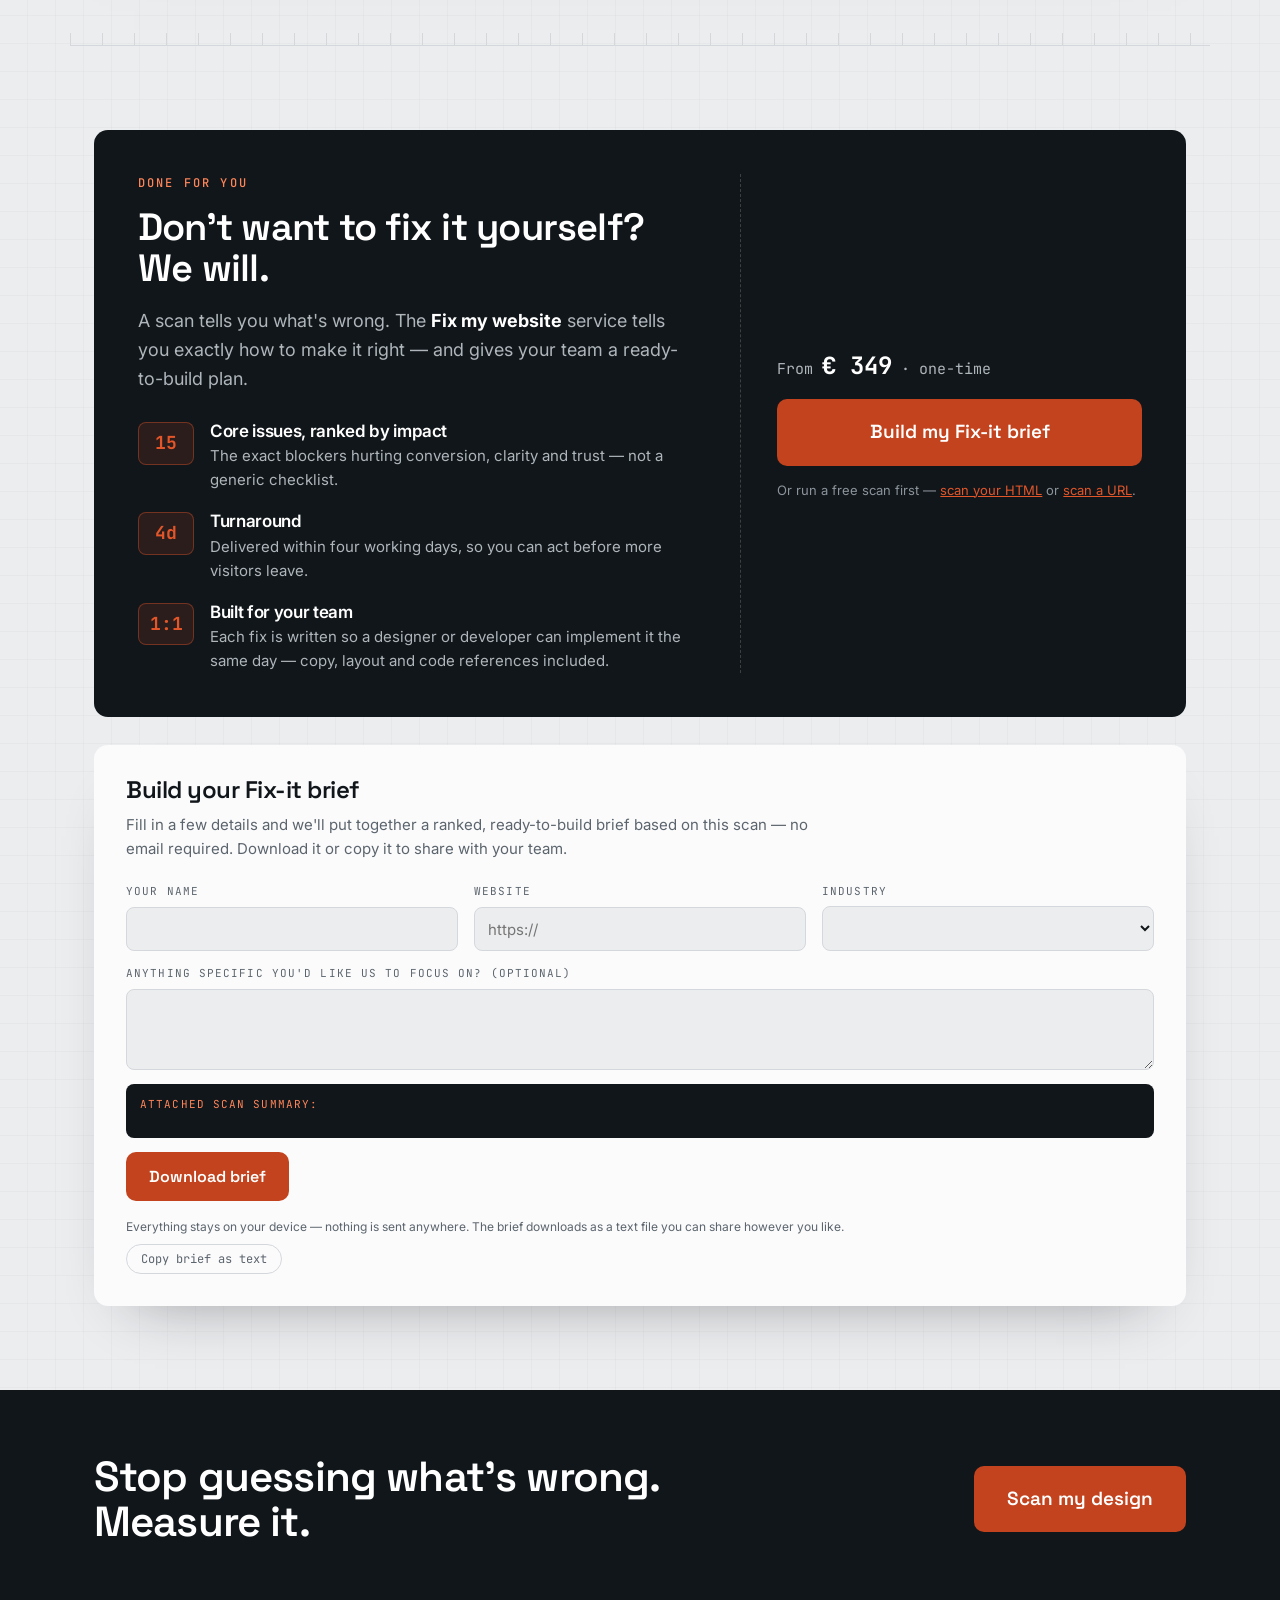
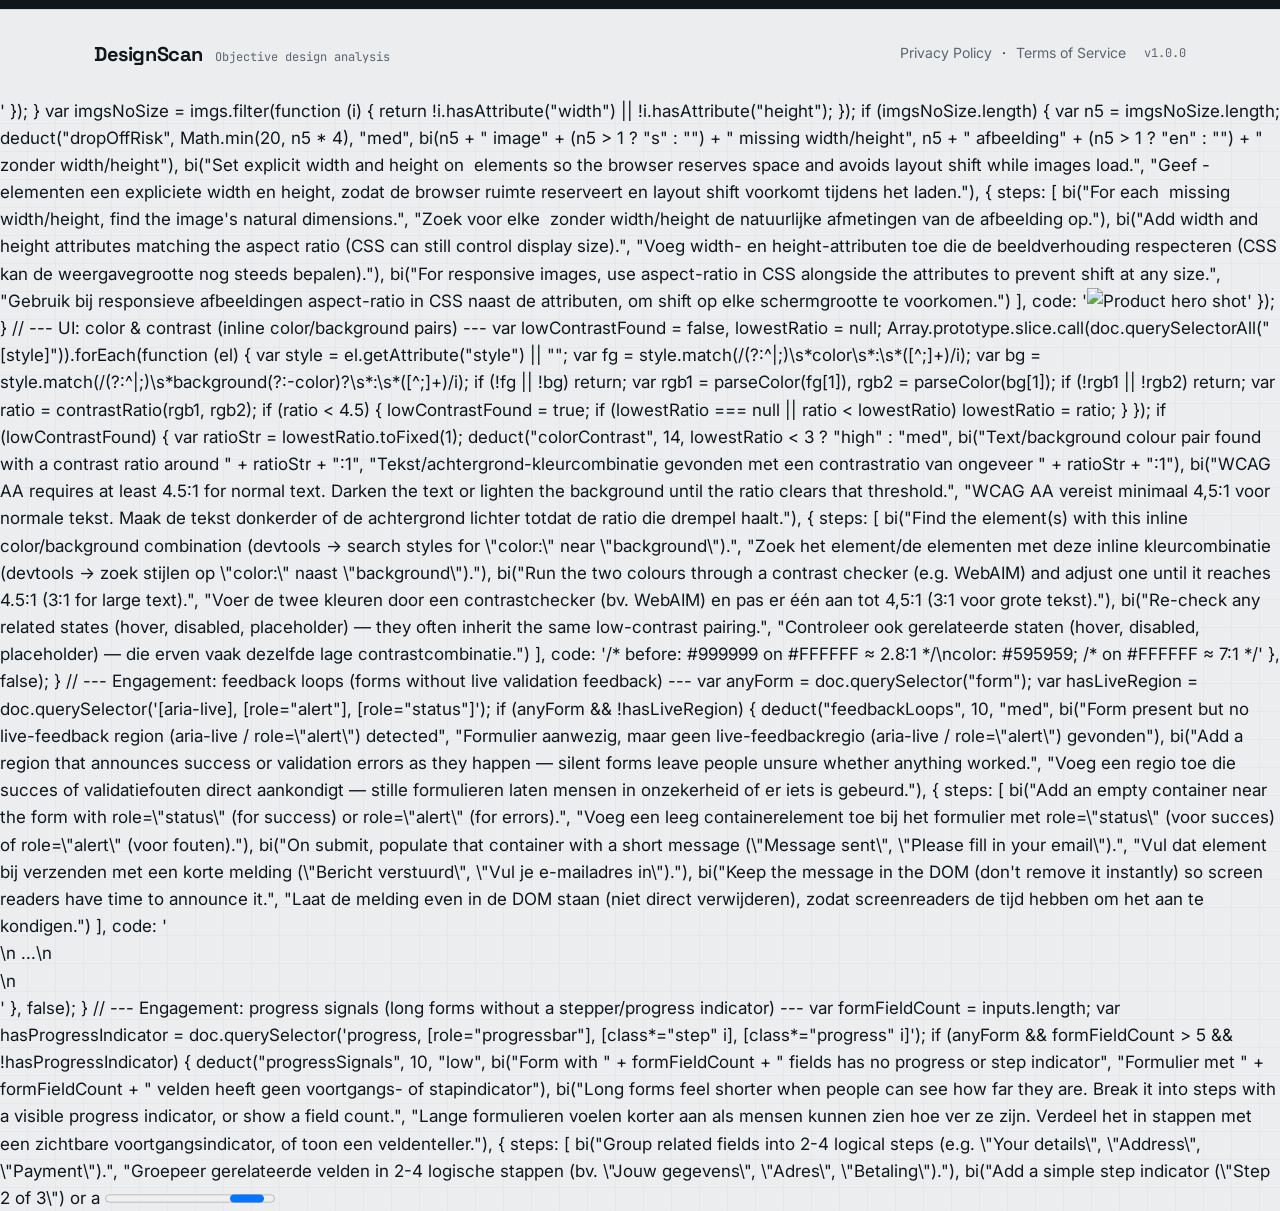
==== commit 34d99ddc: "Update 10 - diverse wijzigingen" ====
--- a/DesignScan_preview.html
+++ b/DesignScan_preview.html
@@ -138,6 +138,12 @@
 .scan__input::placeholder { color: #9aa1a7; }
 .scan__input:focus-visible { outline: none; border-color: var(--ember); box-shadow: 0 0 0 3px rgba(226,86,42,.18); }
 .scan__note { font-family: var(--mono); font-size: 12px; color: var(--ink-2); margin-top: 12px; letter-spacing: .02em; }
+.scan__industry-row { display: flex; align-items: center; gap: 10px; margin-top: 12px; }
+.scanner__select--hero { padding: 9px 12px; font-size: 14px; }
+.readout__industry-line {
+  font-family: var(--mono); font-size: 11px; color: var(--ember-2); margin: 8px 0 0;
+  letter-spacing: .04em;
+}
 
 .trust { list-style: none; display: flex; flex-wrap: wrap; gap: 10px; padding: 0; margin: 28px 0 0; }
 .trust li {
@@ -578,6 +584,10 @@
             <span class="btn__label" data-i18n="hero.scanBtn">Scan my design</span>
           </button>
         </div>
+        <div class="scan__industry-row">
+          <label class="scan__label scan__label--inline" for="hero-industry-select" data-i18n="scanner.industryLabel">Industry</label>
+          <select id="hero-industry-select" class="scanner__select scanner__select--hero"></select>
+        </div>
         <p class="scan__note" id="scan-note" data-i18n="hero.scanNote">Free preview · No sign-up · Result in seconds</p>
       </form>
 
@@ -594,6 +604,7 @@
         <span class="readout__tag" id="readout-title" data-i18n="hero.live">LIVE&nbsp;READING</span>
         <span class="readout__src" id="readout-src">demo · sample-store.com</span>
       </div>
+      <p class="readout__industry-line" id="readout-industry-line" hidden></p>
 
       <div class="gauge" id="gauge">
         <svg class="gauge__svg" viewBox="0 0 280 210" role="img"
@@ -1084,6 +1095,8 @@
     var btn = document.getElementById("scan-btn");
     var label = btn ? btn.querySelector(".btn__label") : null;
     var src = document.getElementById("readout-src");
+    var industrySelect = document.getElementById("hero-industry-select");
+    var industryLine = document.getElementById("readout-industry-line");
     if (!form) return;
 
     form.addEventListener("submit", function (e) {
@@ -1091,25 +1104,45 @@
       var url = (input.value || "").trim();
       if (!url) { input.focus(); input.style.borderColor = "var(--ember)"; return; }
       var host = url.replace(/^https?:\/\//, "").replace(/\/.*$/, "") || "your-site.com";
+      var industryKey = industrySelect ? industrySelect.value : "general";
+      var profile = INDUSTRY_PROFILES[industryKey] || INDUSTRY_PROFILES.general;
 
       if (label) label.textContent = t("hero.scanBtnLoading");
       btn.disabled = true;
 
+      // derive 4 pseudo category scores (62–96) from the hostname, deterministically
       var seed = 0; for (var k = 0; k < host.length; k++) seed += host.charCodeAt(k);
-      var score = 62 + (seed % 32); // 62–93
+      var catScores = {};
+      CATEGORY_KEYS.forEach(function (cat, idx) {
+        var offset = [0, 9, -7, 4][idx] || 0;
+        catScores[cat] = Math.max(55, Math.min(97, 62 + ((seed * (idx + 3)) % 32) + offset));
+      });
+      var w = profile.weights;
+      var score = Math.round(CATEGORY_KEYS.reduce(function (sum, cat) { return sum + catScores[cat] * w[cat]; }, 0));
 
       setTimeout(function () {
         if (src) src.textContent = "demo · " + host;
+        if (industryLine) {
+          if (industryKey === "general") {
+            industryLine.hidden = true;
+          } else {
+            industryLine.hidden = false;
+            industryLine.textContent = t("scanner.weightedFor", { industry: t(profile.labelKey) });
+          }
+        }
         document.getElementById("gauge-needle").style.transform = "rotate(-120deg)";
         document.getElementById("gauge-score").textContent = "0";
         animateScore(score);
         var grade = document.getElementById("gauge-grade");
-        if (grade) grade.textContent = score >= 85 ? t("hero.gradeStrong")
-                       : score >= 70 ? t("hero.gradeGood")
-                       : t("hero.gradeWeak");
-        document.querySelectorAll(".sm").forEach(function (sm, idx) {
-          var base = [3, -6, -9, 7][idx] || 0;
-          var v = Math.max(40, Math.min(96, score + base));
+        if (grade) {
+          grade.dataset.locked = "true";
+          grade.textContent = score >= 85 ? t("hero.gradeStrong")
+                         : score >= 70 ? t("hero.gradeGood")
+                         : t("hero.gradeWeak");
+        }
+        document.querySelectorAll("#submeters .sm").forEach(function (sm, idx) {
+          var cat = CATEGORY_KEYS[idx];
+          var v = Math.round(catScores[cat]);
           sm.querySelector(".sm__val").textContent = v;
           sm.querySelector(".sm__bar i").style.width = v + "%";
         });
@@ -1205,7 +1238,7 @@
       "fixit.cta": "Build my Fix-it brief",
       "fixit.note": 'Or run a free scan first — <a href="#run-scan">scan your HTML</a> or <a href="#scan">scan a URL</a>.',
       "fixitForm.title": "Build your Fix-it brief",
-      "fixitForm.intro": "Fill in a few details and we'll put together a ranked, ready-to-build brief based on this scan — no email required. Download it or copy it to share with your team.",
+      "fixitForm.intro": "Fill in a few details below. If you've run a scan, its full results — scores, fixes and ready-to-build plans for every issue — are bundled in automatically. No email required: download the brief or copy it to share with your team.",
       "fixitForm.name": "Your name", "fixitForm.url": "Website",
       "fixitForm.industry": "Industry", "fixitForm.notes": "Anything specific you'd like us to focus on? (optional)",
       "fixitForm.attached": "Attached scan summary:",
@@ -1221,6 +1254,11 @@
       "fixitForm.summaryScore": "Overall score",
       "fixitForm.summaryIndustry": "Industry",
       "fixitForm.summaryTopIssues": "Top issues",
+      "fixitForm.summaryMore": "...and {n} more issue(s) — full list included in the downloaded brief.",
+      "fixitForm.categoryScores": "Score breakdown",
+      "fixitForm.allIssues": "All issues, ranked by impact, with fixes and a ready-to-build plan",
+      "fixitForm.codeLabel": "Code",
+      "fixitForm.noScanYet": "No scan has been run yet. Run a real scan above, then come back here — your results, fixes and ready-to-build plans will be included in the brief automatically.",
       "cta.title": "Stop guessing what's wrong.<br>Measure it.", "cta.btn": "Scan my design",
       "footer.tag": "Objective design analysis", "footer.privacy": "Privacy Policy", "footer.terms": "Terms of Service",
       "issue.tag": "Industry",
@@ -1318,7 +1356,7 @@
       "fixit.cta": "Stel mijn Fix-it-brief samen",
       "fixit.note": 'Of draai eerst een gratis scan — <a href="#run-scan">scan je HTML</a> of <a href="#scan">scan een URL</a>.',
       "fixitForm.title": "Stel je Fix-it-brief samen",
-      "fixitForm.intro": "Vul een paar details in en wij stellen een gerangschikte, direct uitvoerbare brief samen op basis van deze scan — geen e-mail nodig. Download hem of kopieer hem om te delen met je team.",
+      "fixitForm.intro": "Vul hieronder een paar details in. Heb je een scan uitgevoerd? Dan worden de volledige resultaten — scores, fixes en direct uitvoerbare plannen per issue — automatisch toegevoegd. Geen e-mail nodig: download de brief of kopieer hem om te delen met je team.",
       "fixitForm.name": "Je naam", "fixitForm.url": "Website",
       "fixitForm.industry": "Branche", "fixitForm.notes": "Iets specifieks waar we op moeten focussen? (optioneel)",
       "fixitForm.attached": "Bijgevoegde scansamenvatting:",
@@ -1334,6 +1372,11 @@
       "fixitForm.summaryScore": "Totaalscore",
       "fixitForm.summaryIndustry": "Branche",
       "fixitForm.summaryTopIssues": "Belangrijkste issues",
+      "fixitForm.summaryMore": "...en nog {n} issue(s) — volledige lijst staat in de gedownloade brief.",
+      "fixitForm.categoryScores": "Score-uitsplitsing",
+      "fixitForm.allIssues": "Alle issues, gerangschikt op impact, met fixes en een direct uitvoerbaar plan",
+      "fixitForm.codeLabel": "Code",
+      "fixitForm.noScanYet": "Er is nog geen scan uitgevoerd. Voer hierboven een echte scan uit en kom dan terug — je resultaten, fixes en stappenplannen worden automatisch in de brief opgenomen.",
       "cta.title": "Stop met gokken wat er mis is.<br>Meet het.", "cta.btn": "Scan mijn design",
       "footer.tag": "Objectieve designanalyse", "footer.privacy": "Privacybeleid", "footer.terms": "Algemene voorwaarden",
       "issue.tag": "Branche",
@@ -2673,7 +2716,7 @@
   var INDUSTRY_ORDER = ["general", "ecommerce", "saas", "healthcare", "finance", "hospitality", "education", "realestate", "nonprofit", "agency"];
 
   function populateIndustrySelects() {
-    document.querySelectorAll("#industry-select, #ff-industry").forEach(function (select) {
+    document.querySelectorAll("#industry-select, #ff-industry, #hero-industry-select").forEach(function (select) {
       var current = select.value;
       select.innerHTML = "";
       INDUSTRY_ORDER.forEach(function (key) {
@@ -2761,6 +2804,62 @@
     sorted.slice(0, 6).forEach(function (it) {
       lines.push("- [" + SEV_LABEL[it.sev] + "] " + (it.title[LANG] || it.title.en));
     });
+    if (sorted.length > 6) {
+      lines.push("");
+      lines.push(t("fixitForm.summaryMore", { n: sorted.length - 6 }));
+    }
+    return lines.join("\n");
+  }
+
+  // Full report: overall + 4 category scores + every issue with fix and
+  // ready-to-build plan (steps + code). This is what goes into the
+  // downloadable/copyable Fix-it brief.
+  function buildFullReportText() {
+    if (!lastResult) return "";
+    var lines = [];
+    var divider = "----------------------------------------";
+
+    lines.push(t("fixitForm.summaryTitle"));
+    lines.push(divider);
+    lines.push(t("fixitForm.summaryScore") + ": " + lastResult.overall + "/100");
+    if (lastResult.industryKey !== "general") {
+      lines.push(t("fixitForm.summaryIndustry") + ": " + t(lastResult.profile.labelKey));
+    }
+    lines.push("");
+
+    lines.push(t("fixitForm.categoryScores") + ":");
+    CATEGORY_KEYS.forEach(function (cat) {
+      lines.push("- " + t("cat." + cat) + ": " + Math.round(lastResult.categoryScores[cat]) + "/100");
+      CATEGORY_CRITERIA[cat].forEach(function (key) {
+        lines.push("    · " + t("crit." + key) + ": " + Math.round(lastResult.scores[key]) + "/100");
+      });
+    });
+    lines.push("");
+
+    var sorted = lastResult.issues.slice().sort(function (a, b) { return SEV_ORDER[a.sev] - SEV_ORDER[b.sev]; });
+    lines.push(t("fixitForm.allIssues") + " (" + sorted.length + "):");
+    lines.push(divider);
+
+    sorted.forEach(function (it, idx) {
+      lines.push("");
+      lines.push((idx + 1) + ". [" + SEV_LABEL[it.sev] + "] " + (it.title[LANG] || it.title.en) + (it.industry ? " (" + t("issue.tag") + ")" : ""));
+      lines.push(t("report.fixLabel") + " " + (it.fix[LANG] || it.fix.en));
+      if (it.plan) {
+        lines.push("");
+        lines.push(t("issue.planHeading") + ":");
+        it.plan.steps.forEach(function (step, sIdx) {
+          lines.push("  " + (sIdx + 1) + ") " + (step[LANG] || step.en));
+        });
+        if (it.plan.code) {
+          lines.push("");
+          lines.push("  " + t("fixitForm.codeLabel") + ":");
+          it.plan.code.split("\n").forEach(function (codeLine) {
+            lines.push("  | " + codeLine);
+          });
+        }
+      }
+    });
+
     return lines.join("\n");
   }
 
@@ -2818,11 +2917,15 @@
         lines.push((LANG === "nl" ? "Opmerkingen" : "Notes") + ":");
         lines.push(notes);
       }
-      var summary = buildSummaryText();
-      if (summary) {
+      var report = buildFullReportText();
+      if (report) {
         lines.push("");
-        lines.push("---");
-        lines.push(summary);
+        lines.push("==========================================");
+        lines.push("");
+        lines.push(report);
+      } else {
+        lines.push("");
+        lines.push(t("fixitForm.noScanYet"));
       }
 
       var hostSlug = (url || "site").replace(/^https?:\/\//, "").replace(/[^a-z0-9.-]+/gi, "-").replace(/^-+|-+$/g, "") || "site";
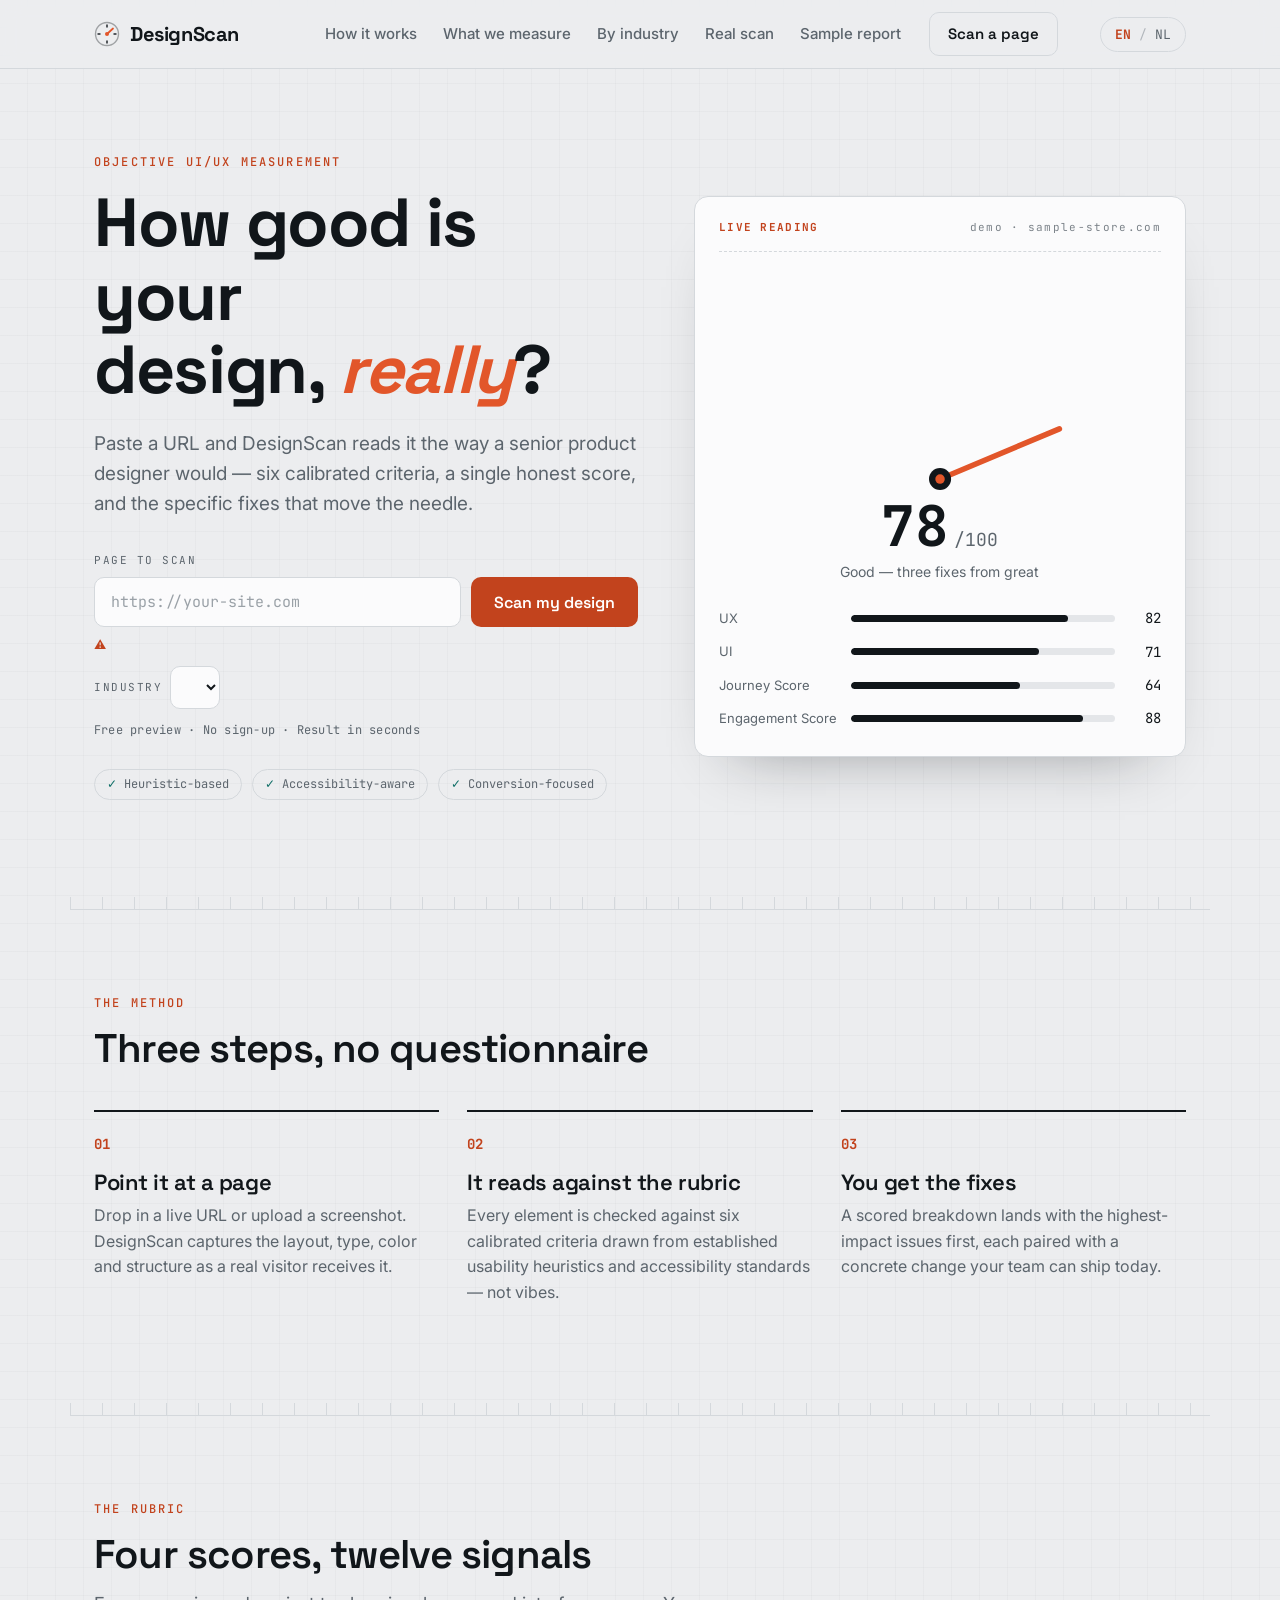
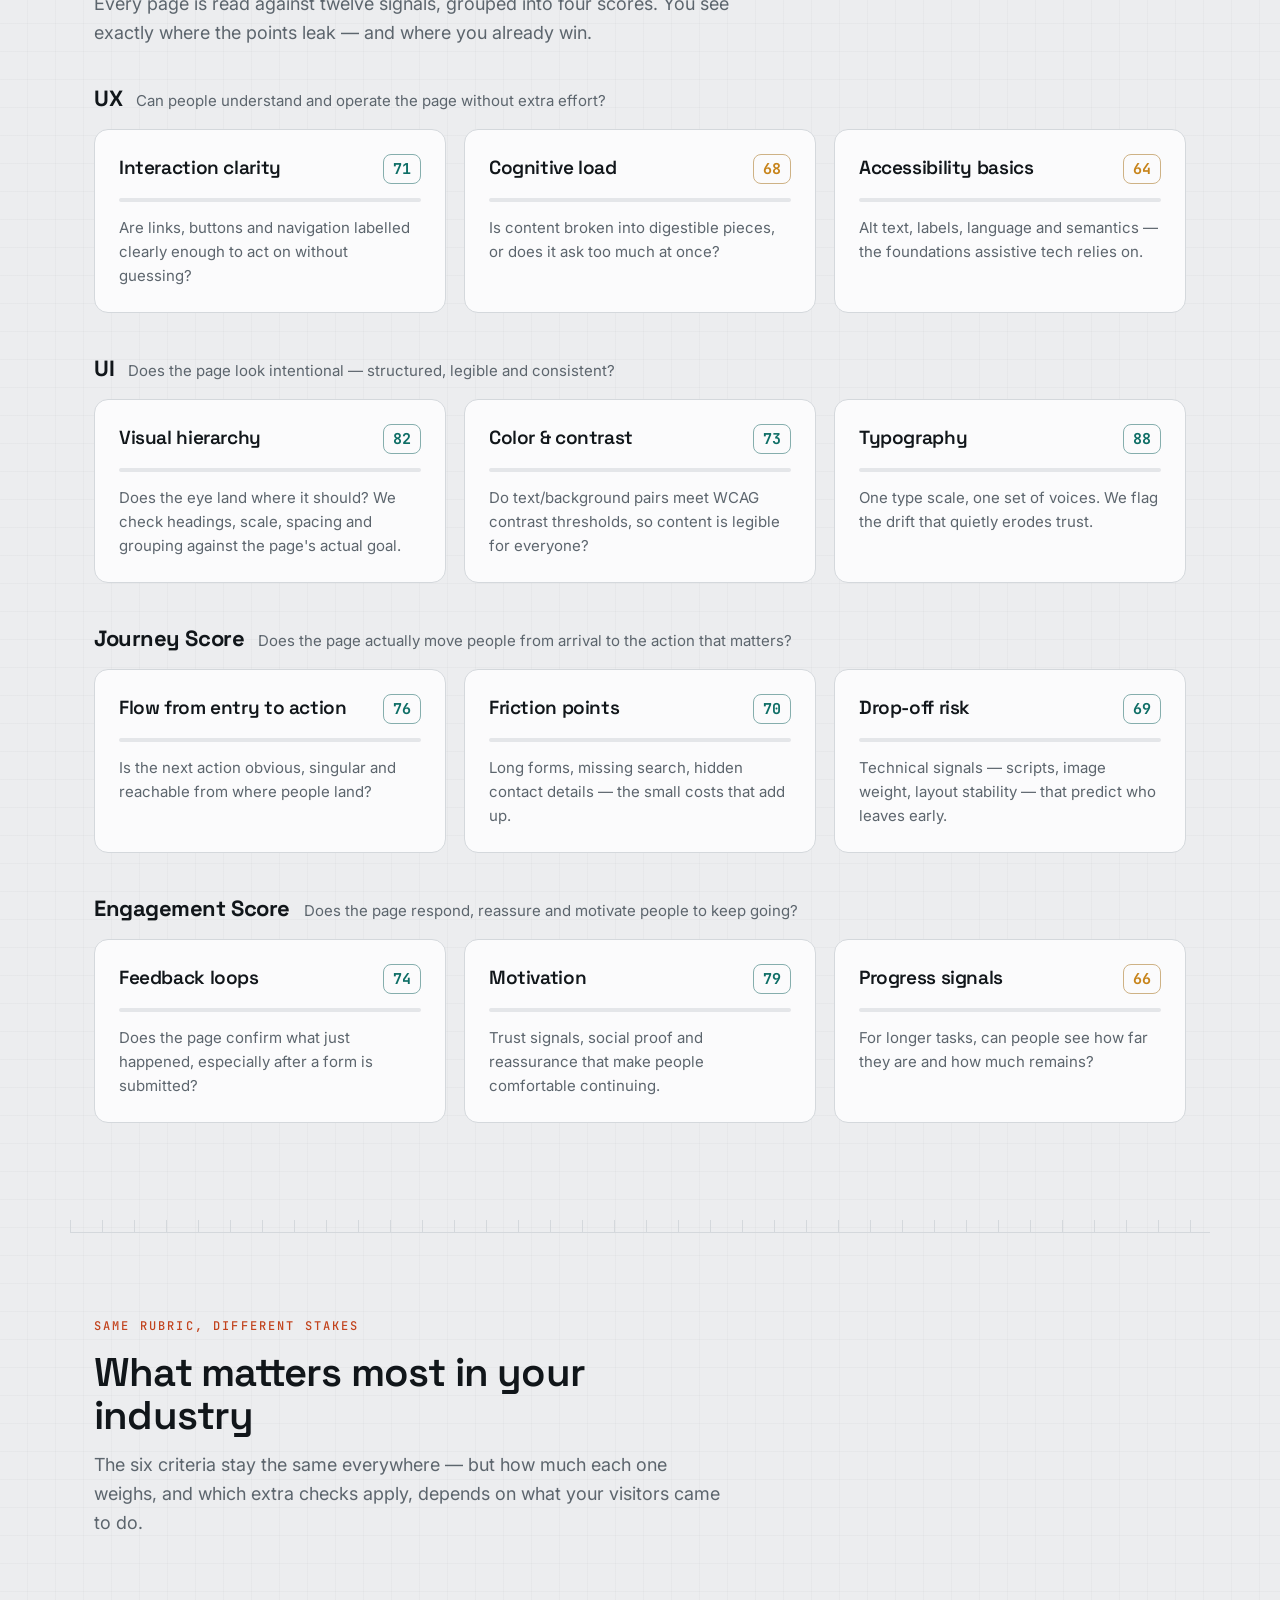
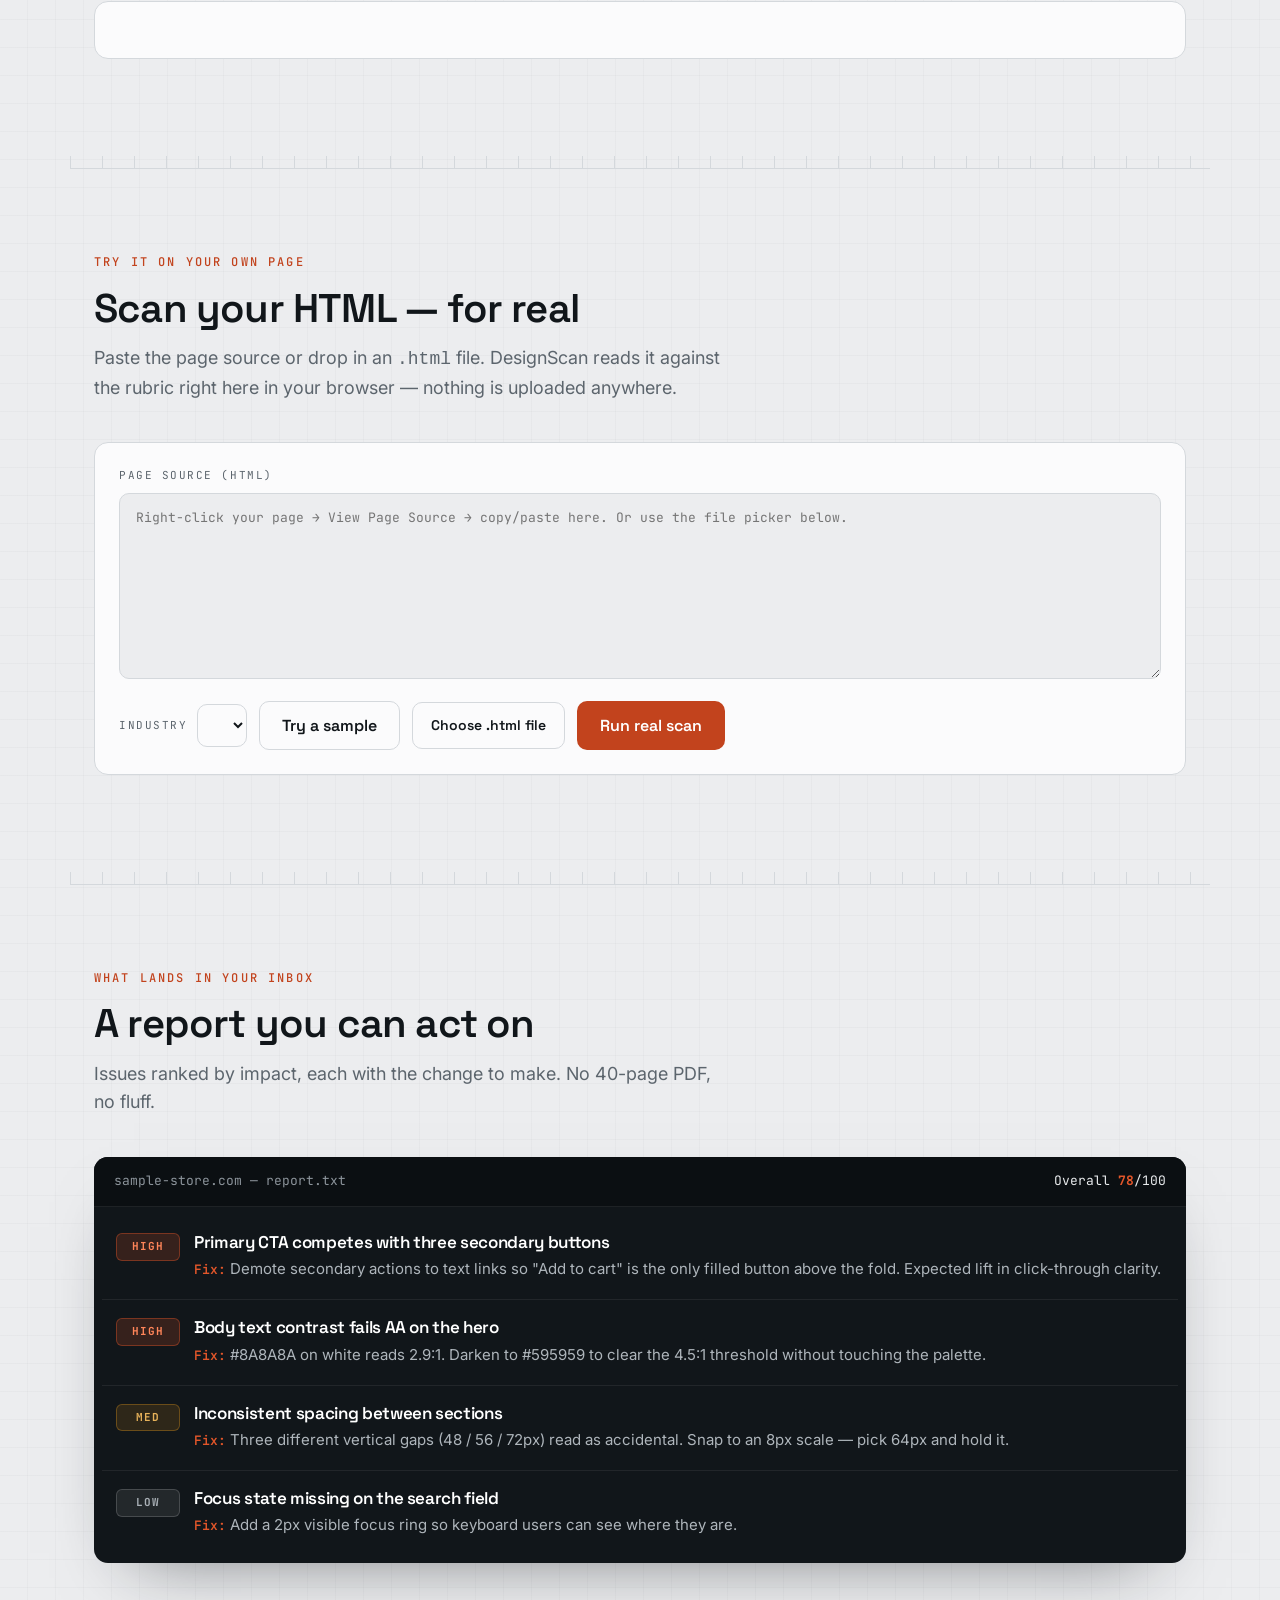
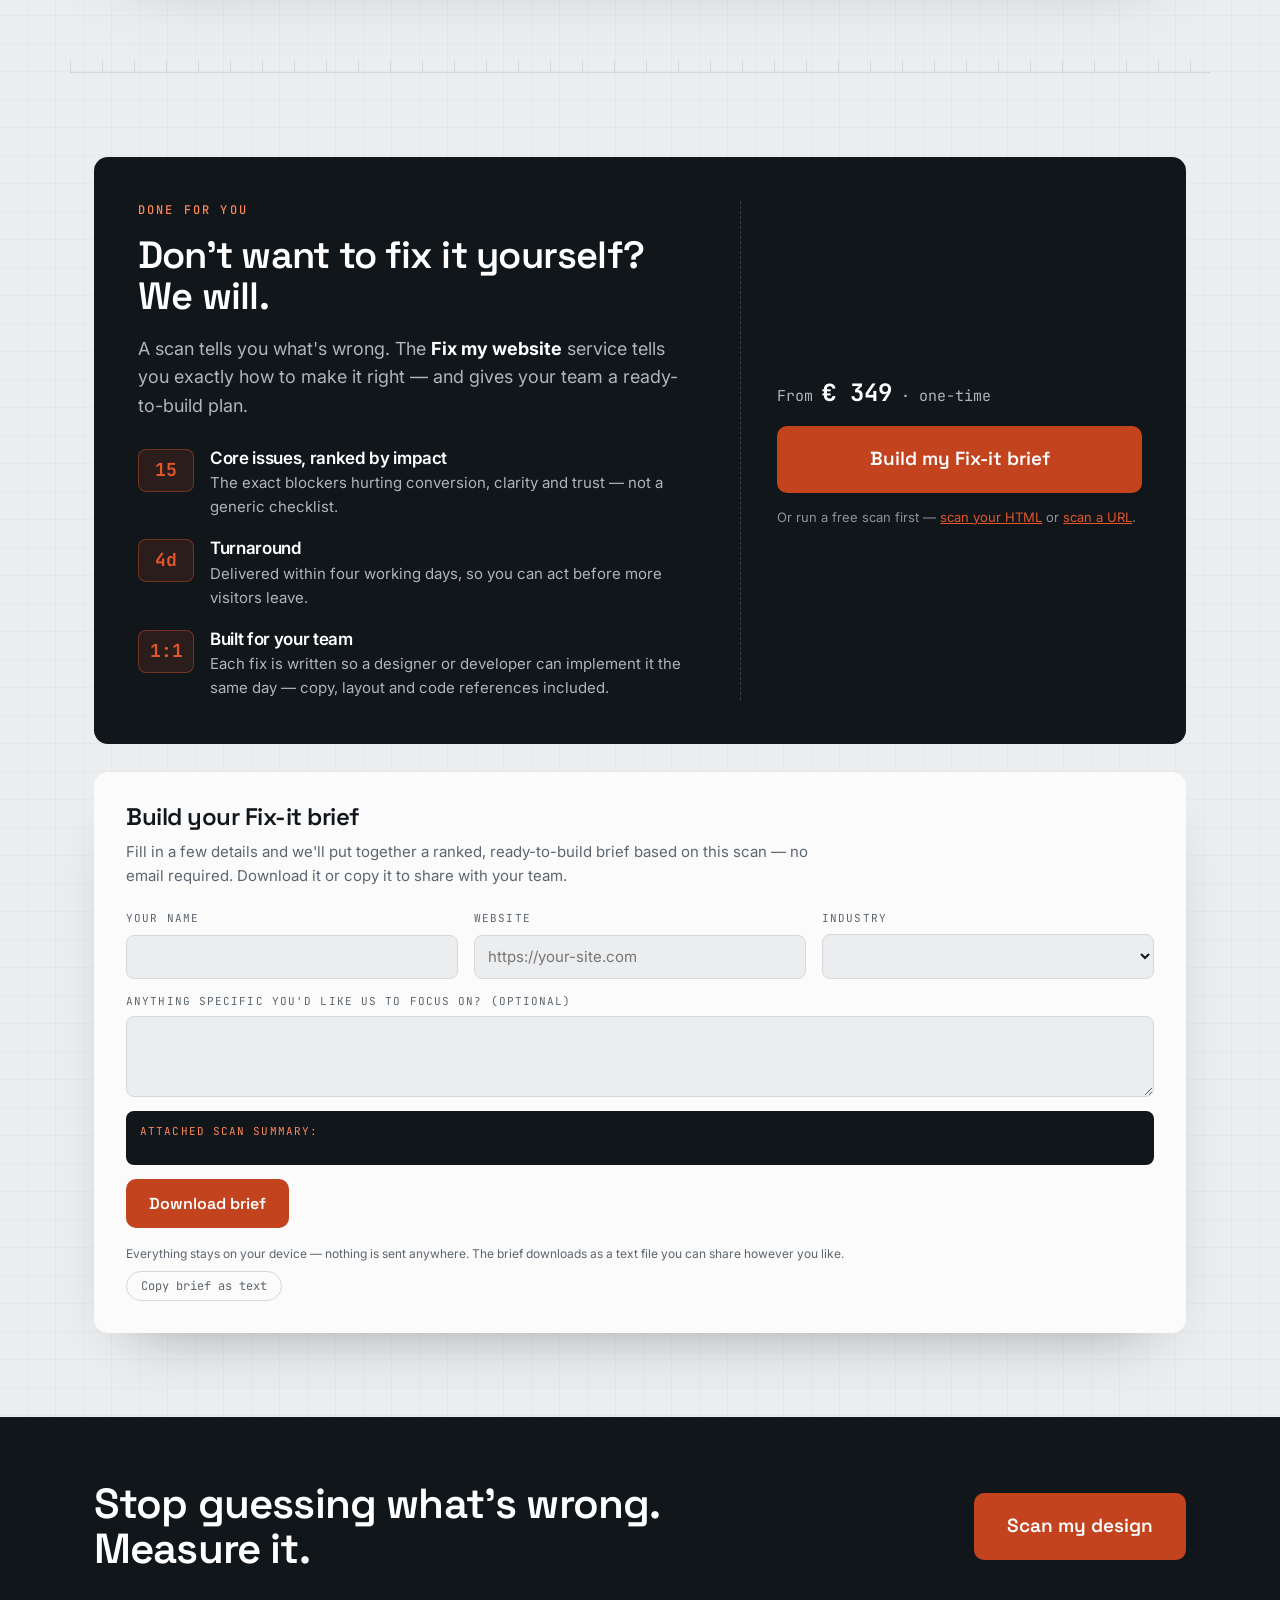
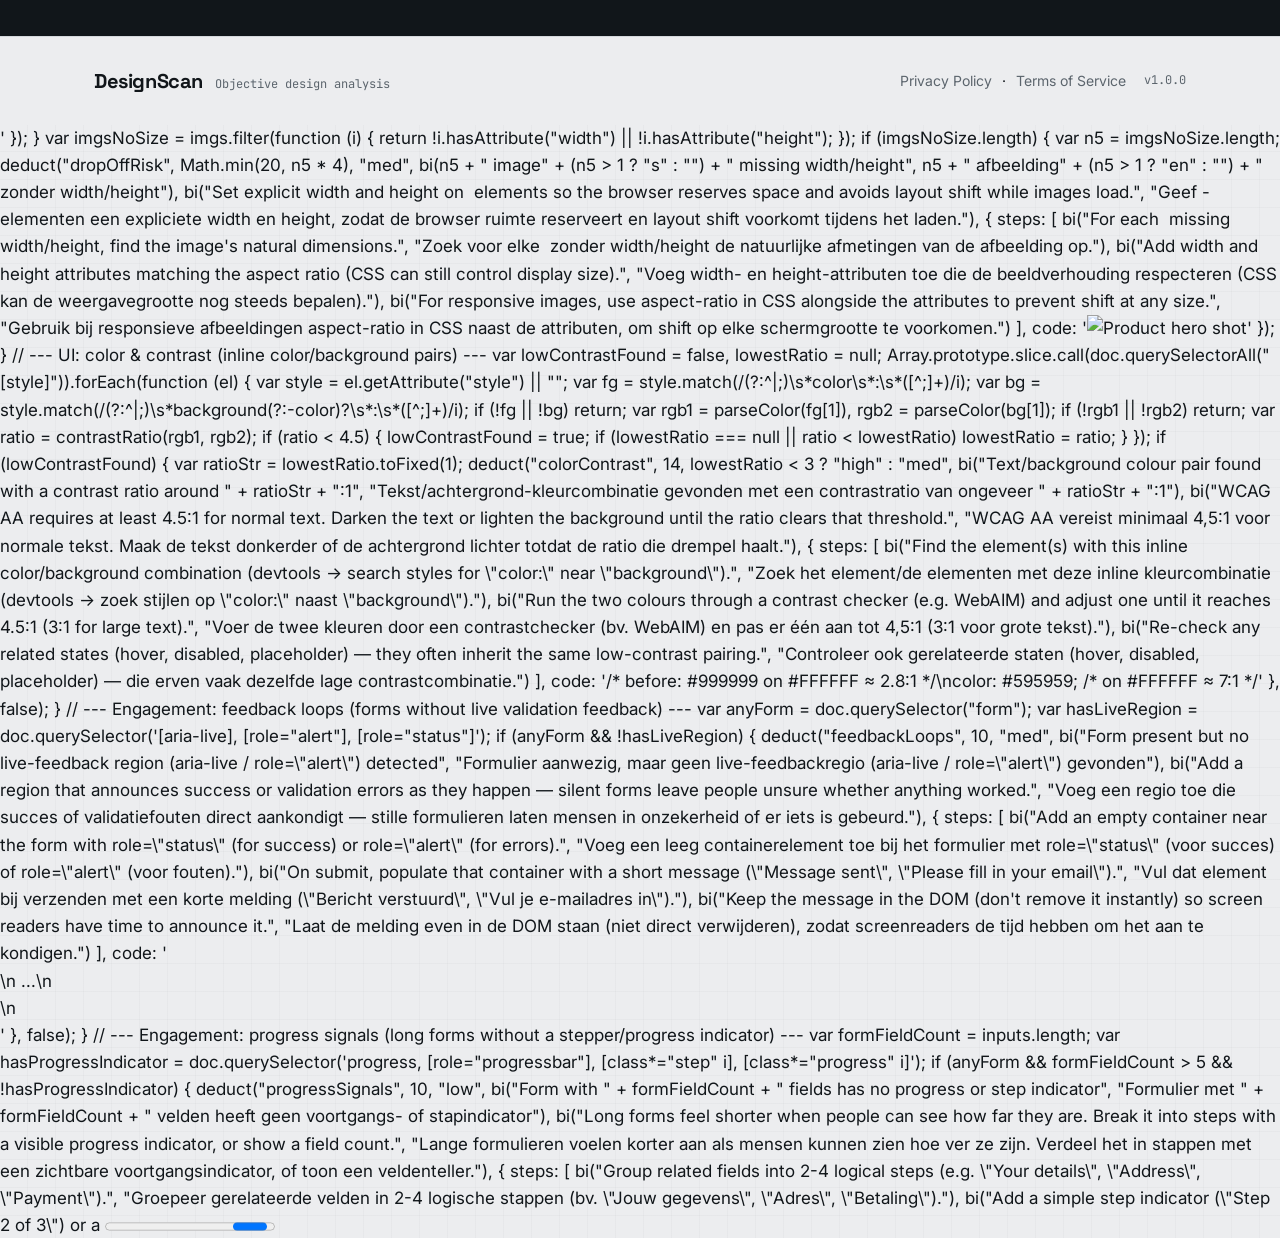
==== commit 2c827182: "Update 11" ====
--- a/DesignScan_preview.html
+++ b/DesignScan_preview.html
@@ -139,6 +139,20 @@
 .scan__input:focus-visible { outline: none; border-color: var(--ember); box-shadow: 0 0 0 3px rgba(226,86,42,.18); }
 .scan__note { font-family: var(--mono); font-size: 12px; color: var(--ink-2); margin-top: 12px; letter-spacing: .02em; }
 .scan__industry-row { display: flex; align-items: center; gap: 10px; margin-top: 12px; }
+.field-error {
+  font-family: var(--sans); font-size: 13px; color: var(--ember-2); margin: 8px 0 0;
+  display: flex; align-items: center; gap: 6px;
+}
+.field-error::before { content: "⚠"; font-size: 12px; }
+.scan__input[aria-invalid="true"] { border-color: var(--ember-2); box-shadow: 0 0 0 3px rgba(226,86,42,.14); }
+.scan__bridge {
+  font-size: 14px; color: var(--ink-2); margin-top: 14px; padding-top: 14px; border-top: 1px dashed var(--line);
+}
+.scan__bridge a { color: var(--ember-2); font-weight: 600; text-decoration: underline; }
+.fixit-request__prefill {
+  font-family: var(--mono); font-size: 12px; color: var(--ember-2);
+  margin: -4px 0 18px; letter-spacing: .02em;
+}
 .scanner__select--hero { padding: 9px 12px; font-size: 14px; }
 .readout__industry-line {
   font-family: var(--mono); font-size: 11px; color: var(--ember-2); margin: 8px 0 0;
@@ -507,14 +521,40 @@
 .reveal.in { opacity: 1; transform: none; }
 
 /* ---------- Responsive ---------- */
+/* ---------- Mobile menu toggle ---------- */
+.menu-toggle {
+  display: none; flex-direction: column; justify-content: center; gap: 4px;
+  width: 38px; height: 38px; border: 1.5px solid var(--line); border-radius: 8px;
+  background: var(--surface); cursor: pointer; padding: 0; flex: none;
+}
+.menu-toggle__bar { display: block; width: 18px; height: 2px; background: var(--ink); margin-inline: auto; transition: transform .2s var(--ease), opacity .2s; }
+.menu-toggle:focus-visible { outline: 3px solid var(--ember); outline-offset: 2px; }
+.menu-toggle[aria-expanded="true"] .menu-toggle__bar:nth-child(1) { transform: translateY(6px) rotate(45deg); }
+.menu-toggle[aria-expanded="true"] .menu-toggle__bar:nth-child(2) { opacity: 0; }
+.menu-toggle[aria-expanded="true"] .menu-toggle__bar:nth-child(3) { transform: translateY(-6px) rotate(-45deg); }
+
+.mobile-nav {
+  display: none; flex-direction: column; gap: 2px;
+  border-top: 1px solid var(--line); background: var(--paper);
+  padding: 10px 24px 18px;
+}
+.mobile-nav a {
+  padding: 12px 4px; font-size: 16px; color: var(--ink); text-decoration: none;
+  border-bottom: 1px solid var(--line); font-weight: 500;
+}
+.mobile-nav a:last-of-type { border-bottom: none; }
+.mobile-nav__cta { text-align: center; margin-top: 12px; border-bottom: none; }
+
 @media (max-width: 900px) {
   .hero { grid-template-columns: 1fr; gap: 40px; padding-block: 52px 56px; }
   .nav { display: none; }
   .steps, .grid { grid-template-columns: 1fr; }
   .grid { gap: 14px; }
   .topbar__inner { gap: 10px; }
-  .nav__cta { margin-left: auto; padding: 8px 14px; font-size: 14px; }
-  .lang-toggle { margin-left: 0; }
+  .nav__cta { display: none; }
+  .lang-toggle { margin-left: auto; }
+  .menu-toggle { display: flex; }
+  .mobile-nav.is-open { display: flex; }
 }
 @media (max-width: 520px) {
   body { font-size: 16px; }
@@ -562,7 +602,20 @@
       <span class="lang-toggle__sep">/</span>
       <span class="lang-toggle__opt" data-lang="nl">NL</span>
     </button>
+    <button class="menu-toggle" id="menu-toggle" type="button" aria-expanded="false" aria-controls="mobile-nav" aria-label="Menu">
+      <span class="menu-toggle__bar"></span>
+      <span class="menu-toggle__bar"></span>
+      <span class="menu-toggle__bar"></span>
+    </button>
   </div>
+  <nav class="mobile-nav" id="mobile-nav" aria-label="Primary (mobile)" hidden>
+    <a href="#how" data-i18n="nav.how">How it works</a>
+    <a href="#criteria" data-i18n="nav.criteria">What we measure</a>
+    <a href="#industries" data-i18n="nav.industries">By industry</a>
+    <a href="#run-scan" data-i18n="nav.scan">Real scan</a>
+    <a href="#report" data-i18n="nav.report">Sample report</a>
+    <a class="btn btn--solid mobile-nav__cta" href="#scan" data-i18n="nav.cta">Scan a page</a>
+  </nav>
 </header>
 
 <main id="main">
@@ -578,17 +631,19 @@
       <form class="scan" id="scan" autocomplete="off" novalidate>
         <label class="scan__label" for="url" data-i18n="hero.scanLabel">Page to scan</label>
         <div class="scan__row">
-          <input class="scan__input" id="url" name="url" type="url" inputmode="url"
-                 placeholder="https://your-site.com" aria-describedby="scan-note" />
+          <input class="scan__input" id="url" name="url" type="url" inputmode="url" autocomplete="url"
+                 placeholder="https://your-site.com" aria-describedby="scan-note url-error" />
           <button class="btn btn--solid" type="submit" id="scan-btn">
             <span class="btn__label" data-i18n="hero.scanBtn">Scan my design</span>
           </button>
         </div>
+        <p class="field-error" id="url-error" role="alert" hidden></p>
         <div class="scan__industry-row">
           <label class="scan__label scan__label--inline" for="hero-industry-select" data-i18n="scanner.industryLabel">Industry</label>
           <select id="hero-industry-select" class="scanner__select scanner__select--hero"></select>
         </div>
         <p class="scan__note" id="scan-note" data-i18n="hero.scanNote">Free preview · No sign-up · Result in seconds</p>
+        <p class="scan__bridge" id="hero-bridge" hidden></p>
       </form>
 
       <ul class="trust" aria-label="What the scan checks">
@@ -801,6 +856,7 @@
         <div class="scanner__controls">
           <label class="scan__label scan__label--inline" for="industry-select" data-i18n="scanner.industryLabel">Industry</label>
           <select id="industry-select" class="scanner__select"></select>
+          <button class="btn btn--ghost" id="load-sample-btn" type="button" data-i18n="scanner.loadSample">Try a sample</button>
           <label class="btn btn--ghost scanner__file">
             <input type="file" id="html-file" accept=".html,.htm,text/html" hidden />
             <span data-i18n="scanner.chooseFile">Choose .html file</span>
@@ -920,16 +976,17 @@
     <div class="fixit-request" id="fixit-request">
       <h3 data-i18n="fixitForm.title">Build your Fix-it brief</h3>
       <p class="fixit-request__intro" data-i18n="fixitForm.intro">Fill in a few details and we'll put together a ranked, ready-to-build brief based on this scan — no email required. Download it or copy it to share with your team.</p>
+      <p class="fixit-request__prefill" id="ff-prefill-note" data-i18n="fixitForm.prefillNote" hidden>Website and industry are filled in from your scan above — change them here if needed.</p>
 
       <form id="fixit-form" novalidate>
         <div class="ff-grid">
           <div class="ff-row">
             <label for="ff-name" data-i18n="fixitForm.name">Your name</label>
-            <input id="ff-name" name="name" type="text" required />
+            <input id="ff-name" name="name" type="text" autocomplete="name" required />
           </div>
           <div class="ff-row">
             <label for="ff-url" data-i18n="fixitForm.url">Website</label>
-            <input id="ff-url" name="url" type="url" placeholder="https://" required />
+            <input id="ff-url" name="url" type="url" inputmode="url" autocomplete="url" placeholder="https://your-site.com" required />
           </div>
           <div class="ff-row">
             <label for="ff-industry" data-i18n="fixitForm.industry">Industry</label>
@@ -1039,6 +1096,13 @@
     }
   }
 
+  function updateGaugeAriaLabel(score) {
+    var svg = document.querySelector(".gauge__svg");
+    if (!svg) return;
+    var gradeKey = score >= 85 ? "hero.gradeStrong" : score >= 70 ? "hero.gradeGood" : "hero.gradeWeak";
+    svg.setAttribute("aria-label", t("aria.gaugeLabel", { score: score, grade: t(gradeKey) }));
+  }
+
   function animateScore(target) {
     var needle = document.getElementById("gauge-needle");
     var scoreEl = document.getElementById("gauge-score");
@@ -1046,6 +1110,7 @@
     if (reduce) {
       if (needle) needle.style.transform = "rotate(" + endA + "deg)";
       if (scoreEl) scoreEl.textContent = target;
+      updateGaugeAriaLabel(target);
       return;
     }
     var start = null, dur = 1400;
@@ -1056,6 +1121,7 @@
       if (needle) needle.style.transform = "rotate(" + (A_MIN + (endA - A_MIN) * ease).toFixed(2) + "deg)";
       if (scoreEl) scoreEl.textContent = Math.round(target * ease);
       if (p < 1) requestAnimationFrame(frame);
+      else updateGaugeAriaLabel(target);
     }
     requestAnimationFrame(frame);
   }
@@ -1097,12 +1163,30 @@
     var src = document.getElementById("readout-src");
     var industrySelect = document.getElementById("hero-industry-select");
     var industryLine = document.getElementById("readout-industry-line");
+    var errorEl = document.getElementById("url-error");
+    var bridge = document.getElementById("hero-bridge");
     if (!form) return;
+
+    if (input && errorEl) {
+      input.addEventListener("input", function () {
+        if (input.getAttribute("aria-invalid") === "true") {
+          input.removeAttribute("aria-invalid");
+          errorEl.hidden = true;
+        }
+      });
+    }
 
     form.addEventListener("submit", function (e) {
       e.preventDefault();
       var url = (input.value || "").trim();
-      if (!url) { input.focus(); input.style.borderColor = "var(--ember)"; return; }
+      if (!url) {
+        input.setAttribute("aria-invalid", "true");
+        if (errorEl) { errorEl.textContent = t("field.urlRequired"); errorEl.hidden = false; }
+        input.focus();
+        return;
+      }
+      input.removeAttribute("aria-invalid");
+      if (errorEl) errorEl.hidden = true;
       var host = url.replace(/^https?:\/\//, "").replace(/\/.*$/, "") || "your-site.com";
       var industryKey = industrySelect ? industrySelect.value : "general";
       var profile = INDUSTRY_PROFILES[industryKey] || INDUSTRY_PROFILES.general;
@@ -1148,6 +1232,15 @@
         });
         if (label) label.textContent = t("hero.scanBtnAgain");
         btn.disabled = false;
+        if (bridge) { bridge.innerHTML = t("hero.bridge"); bridge.hidden = false; }
+        // make this URL available to the Fix-it brief without retyping
+        var ffUrlInput = document.getElementById("ff-url");
+        if (ffUrlInput && (!ffUrlInput.value.trim() || ffUrlInput.dataset.autofilled === "true")) {
+          ffUrlInput.value = url;
+          ffUrlInput.dataset.autofilled = "true";
+          var prefillNote = document.getElementById("ff-prefill-note");
+          if (prefillNote) prefillNote.hidden = false;
+        }
         document.querySelector(".readout").scrollIntoView({ behavior: reduce ? "auto" : "smooth", block: "center" });
       }, reduce ? 50 : 900);
     });
@@ -1159,6 +1252,7 @@
   var I18N = {
     en: {
       "skip": "Skip to content",
+      "aria.gaugeLabel": "Overall design score: {score} out of 100, rated {grade}",
       "nav.how": "How it works", "nav.criteria": "What we measure", "nav.industries": "By industry",
       "nav.scan": "Real scan", "nav.report": "Sample report", "nav.cta": "Scan a page",
       "hero.eyebrow": "Objective UI/UX measurement",
@@ -1166,6 +1260,8 @@
       "hero.lede": "Paste a URL and DesignScan reads it the way a senior product designer would — six calibrated criteria, a single honest score, and the specific fixes that move the needle.",
       "hero.scanLabel": "Page to scan", "hero.scanBtn": "Scan my design", "hero.scanBtnLoading": "Reading…", "hero.scanBtnAgain": "Scan again",
       "hero.scanNote": "Free preview · No sign-up · Result in seconds",
+      "field.urlRequired": "Enter a URL so DesignScan knows what to read.",
+      "hero.bridge": 'Want the real analysis, not a demo? <a href="#run-scan">Paste your page HTML below</a> — your industry choice carries over.',
       "hero.trust1": "Heuristic-based", "hero.trust2": "Accessibility-aware", "hero.trust3": "Conversion-focused",
       "hero.live": "LIVE&nbsp;READING", "hero.grade": "Good — three fixes from great",
       "hero.gradeStrong": "Strong — minor polish only", "hero.gradeGood": "Good — three fixes from great", "hero.gradeWeak": "Needs work — clear wins available",
@@ -1207,9 +1303,11 @@
       "scanner.inputLabel": "Page source (HTML)",
       "scanner.placeholder": "Right-click your page → View Page Source → copy/paste here. Or use the file picker below.",
       "scanner.industryLabel": "Industry", "scanner.chooseFile": "Choose .html file", "scanner.runBtn": "Run real scan",
+      "scanner.loadSample": "Try a sample",
       "scanner.overall": "Overall",
       "scanner.hintEmpty": "Paste some HTML or choose a file first.",
       "scanner.hintLoaded": "Loaded {file} — click \"Run real scan\".",
+      "scanner.hintSampleLoaded": "Sample page loaded — click \"Run real scan\" to see it in action.",
       "scanner.hintError": "Couldn't read that file. Try pasting the HTML instead.",
       "scanner.weightedFor": "Weighted for {industry}",
       "scanner.followup.text": "Want this turned into a plan your team can execute, with us reviewing it personally?",
@@ -1242,6 +1340,7 @@
       "fixitForm.name": "Your name", "fixitForm.url": "Website",
       "fixitForm.industry": "Industry", "fixitForm.notes": "Anything specific you'd like us to focus on? (optional)",
       "fixitForm.attached": "Attached scan summary:",
+      "fixitForm.prefillNote": "Website and industry are filled in from your scan above — change them here if needed.",
       "fixitForm.submit": "Download brief", "fixitForm.copy": "Copy brief as text",
       "fixitForm.disclaimer": "Everything stays on your device — nothing is sent anywhere. The brief downloads as a text file you can share however you like.",
       "fixitForm.doneTitle": "<strong>Brief ready.</strong>",
@@ -1277,6 +1376,7 @@
     },
     nl: {
       "skip": "Naar de inhoud",
+      "aria.gaugeLabel": "Algemene designscore: {score} van de 100, beoordeeld als {grade}",
       "nav.how": "Hoe het werkt", "nav.criteria": "Wat we meten", "nav.industries": "Per branche",
       "nav.scan": "Echte scan", "nav.report": "Voorbeeldrapport", "nav.cta": "Scan een pagina",
       "hero.eyebrow": "Objectieve UI/UX-meting",
@@ -1284,6 +1384,8 @@
       "hero.lede": "Plak een URL en DesignScan leest je pagina zoals een senior productdesigner dat zou doen — zes gecalibreerde criteria, één eerlijke score, en de exacte fixes die het verschil maken.",
       "hero.scanLabel": "Pagina om te scannen", "hero.scanBtn": "Scan mijn design", "hero.scanBtnLoading": "Aan het lezen…", "hero.scanBtnAgain": "Opnieuw scannen",
       "hero.scanNote": "Gratis preview · Geen account · Resultaat in seconden",
+      "field.urlRequired": "Vul een URL in zodat DesignScan weet wat te lezen.",
+      "hero.bridge": 'Liever een echte analyse dan een demo? <a href="#run-scan">Plak de HTML van je pagina hieronder</a> — je branchekeuze blijft behouden.',
       "hero.trust1": "Heuristiek-gebaseerd", "hero.trust2": "Toegankelijkheidsbewust", "hero.trust3": "Conversiegericht",
       "hero.live": "LIVE&nbsp;METING", "hero.grade": "Goed — drie fixes van geweldig",
       "hero.gradeStrong": "Sterk — alleen kleine puntjes op de i", "hero.gradeGood": "Goed — drie fixes van geweldig", "hero.gradeWeak": "Werk aan de winkel — duidelijke quick wins",
@@ -1325,9 +1427,11 @@
       "scanner.inputLabel": "Paginabron (HTML)",
       "scanner.placeholder": "Rechtsklik je pagina → Paginabron weergeven → kopieer/plak hier. Of gebruik de bestandskiezer hieronder.",
       "scanner.industryLabel": "Branche", "scanner.chooseFile": "Kies .html-bestand", "scanner.runBtn": "Voer echte scan uit",
+      "scanner.loadSample": "Probeer een voorbeeld",
       "scanner.overall": "Totaal",
       "scanner.hintEmpty": "Plak eerst HTML of kies een bestand.",
       "scanner.hintLoaded": "{file} geladen — klik op \"Voer echte scan uit\".",
+      "scanner.hintSampleLoaded": "Voorbeeldpagina geladen — klik op \"Voer echte scan uit\" om te zien hoe het werkt.",
       "scanner.hintError": "Kon dat bestand niet lezen. Probeer de HTML te plakken.",
       "scanner.weightedFor": "Gewogen voor {industry}",
       "scanner.followup.text": "Hier een plan van willen waarmee je team aan de slag kan, persoonlijk door ons doorgenomen?",
@@ -1360,6 +1464,7 @@
       "fixitForm.name": "Je naam", "fixitForm.url": "Website",
       "fixitForm.industry": "Branche", "fixitForm.notes": "Iets specifieks waar we op moeten focussen? (optioneel)",
       "fixitForm.attached": "Bijgevoegde scansamenvatting:",
+      "fixitForm.prefillNote": "Website en branche zijn overgenomen van je scan hierboven — pas ze hier aan indien nodig.",
       "fixitForm.submit": "Download brief", "fixitForm.copy": "Kopieer brief als tekst",
       "fixitForm.disclaimer": "Alles blijft op je eigen apparaat — er wordt niets verzonden. De brief downloadt als tekstbestand dat je kunt delen zoals jij wilt.",
       "fixitForm.doneTitle": "<strong>Brief gereed.</strong>",
@@ -2678,6 +2783,20 @@
 
     var currentFilename = "";
 
+    var SAMPLE_HTML = '<!DOCTYPE html>\n<html>\n<head>\n<title>Sample Bakery Website With A Title That Runs On For Quite A While</title>\n</head>\n<body>\n<div style="color:#999999;background:#ffffff;font-family:Georgia;">\n<h1>Welcome</h1>\n<h1>Fresh bread every day</h1>\n<h3>Our story</h3>\n<p>' +
+      'Founded in 1998 our bakery has been serving the neighbourhood with fresh bread, pastries and cakes made from scratch every single morning using traditional techniques passed down through generations of bakers who cared deeply about quality and flavour and the community we are proud to be part of and we hope you will visit us soon to taste the difference that real craftsmanship makes every single day of the week. '.repeat(2) +
+      '</p>\n<img src="bread.jpg">\n<img src="shop.jpg" style="font-family:Verdana;">\n<a href="#">click here</a>\n<a href="#menu">Menu</a>\n<a href="#about">About</a>\n<a href="#contact">Contact</a>\n<a href="#jobs">Jobs</a>\n<a href="#press">Press</a>\n<a href="#faq">FAQ</a>\n<a href="#blog">Blog</a>\n<form>\n<input type="text" name="name" required>\n<input type="email" name="email" required>\n<input type="tel" name="phone" required>\n<input type="text" name="address" required>\n<input type="text" name="city" required>\n<input type="text" name="zip" required>\n<button type="submit">Submit</button>\n</form>\n</div>\n</body>\n</html>';
+
+    function loadSample() {
+      textarea.value = SAMPLE_HTML;
+      currentFilename = "sample-bakery.html";
+      hint.textContent = t("scanner.hintSampleLoaded");
+      hint.className = "scanner__hint";
+      textarea.focus();
+    }
+    var sampleBtn = document.getElementById("load-sample-btn");
+    if (sampleBtn) sampleBtn.addEventListener("click", loadSample);
+
     fileInput.addEventListener("change", function () {
       var file = fileInput.files && fileInput.files[0];
       if (!file) return;
@@ -2711,9 +2830,43 @@
   }
 
   // ================================================================
-  //  Industry content section (tabs) + populate <select> elements
+  //  Industry order, shared field sync, and <select> population
   // ================================================================
   var INDUSTRY_ORDER = ["general", "ecommerce", "saas", "healthcare", "finance", "hospitality", "education", "realestate", "nonprofit", "agency"];
+
+  // ================================================================
+  //  Field sync — don't make people re-enter the same thing twice.
+  //  The hero URL pre-fills the Fix-it brief's Website field, but
+  //  stops overriding it the moment the person edits it themselves.
+  //  (The three "Industry" selects are synced separately, via
+  //  wireIndustrySync.)
+  // ================================================================
+  function wireFieldSync() {
+    var heroUrl = document.getElementById("url");
+    var ffUrl = document.getElementById("ff-url");
+    var prefillNote = document.getElementById("ff-prefill-note");
+
+    if (heroUrl && ffUrl) {
+      function applyHeroUrlToBrief() {
+        var val = heroUrl.value.trim();
+        if (!val) return;
+        if (!ffUrl.value.trim() || ffUrl.dataset.autofilled === "true") {
+          ffUrl.value = val;
+          ffUrl.dataset.autofilled = "true";
+          if (prefillNote) prefillNote.hidden = false;
+        }
+      }
+      heroUrl.addEventListener("change", applyHeroUrlToBrief);
+      heroUrl.addEventListener("blur", applyHeroUrlToBrief);
+
+      // Once the person edits the brief's website field themselves,
+      // stop overwriting it from the hero field.
+      ffUrl.addEventListener("input", function () {
+        ffUrl.dataset.autofilled = "false";
+        if (prefillNote) prefillNote.hidden = true;
+      });
+    }
+  }
 
   function populateIndustrySelects() {
     document.querySelectorAll("#industry-select, #ff-industry, #hero-industry-select").forEach(function (select) {
@@ -3005,10 +3158,51 @@
       // gauge grade re-translate if it's still the default
       var grade = document.getElementById("gauge-grade");
       if (grade && grade.dataset.locked !== "true") grade.textContent = t("hero.grade");
+      var scoreEl = document.getElementById("gauge-score");
+      if (scoreEl) updateGaugeAriaLabel(parseInt(scoreEl.textContent, 10) || 78);
     }
 
     btn.addEventListener("click", function () {
       setLang(LANG === "en" ? "nl" : "en");
+    });
+  }
+
+  function wireMobileMenu() {
+    var btn = document.getElementById("menu-toggle");
+    var panel = document.getElementById("mobile-nav");
+    if (!btn || !panel) return;
+
+    function close() {
+      panel.classList.remove("is-open");
+      panel.hidden = true;
+      btn.setAttribute("aria-expanded", "false");
+    }
+    function open() {
+      panel.hidden = false;
+      panel.classList.add("is-open");
+      btn.setAttribute("aria-expanded", "true");
+    }
+
+    btn.addEventListener("click", function () {
+      if (panel.classList.contains("is-open")) close(); else open();
+    });
+    panel.querySelectorAll("a").forEach(function (a) {
+      a.addEventListener("click", close);
+    });
+    window.addEventListener("resize", function () {
+      if (window.innerWidth > 900) close();
+    });
+  }
+
+  function wireIndustrySync() {
+    var selects = Array.prototype.slice.call(document.querySelectorAll("#hero-industry-select, #industry-select, #ff-industry"));
+    selects.forEach(function (select) {
+      select.addEventListener("change", function () {
+        var val = select.value;
+        selects.forEach(function (other) {
+          if (other !== select) other.value = val;
+        });
+      });
     });
   }
 
@@ -3019,10 +3213,13 @@
     wireReveal();
     wireScan();
     populateIndustrySelects();
+    wireIndustrySync();
+    wireFieldSync();
     wireRealScanner();
     wireIndustryTabs();
     wireFixitRequest();
     wireLangToggle();
+    wireMobileMenu();
   }
 
   if (document.readyState === "loading") document.addEventListener("DOMContentLoaded", init);
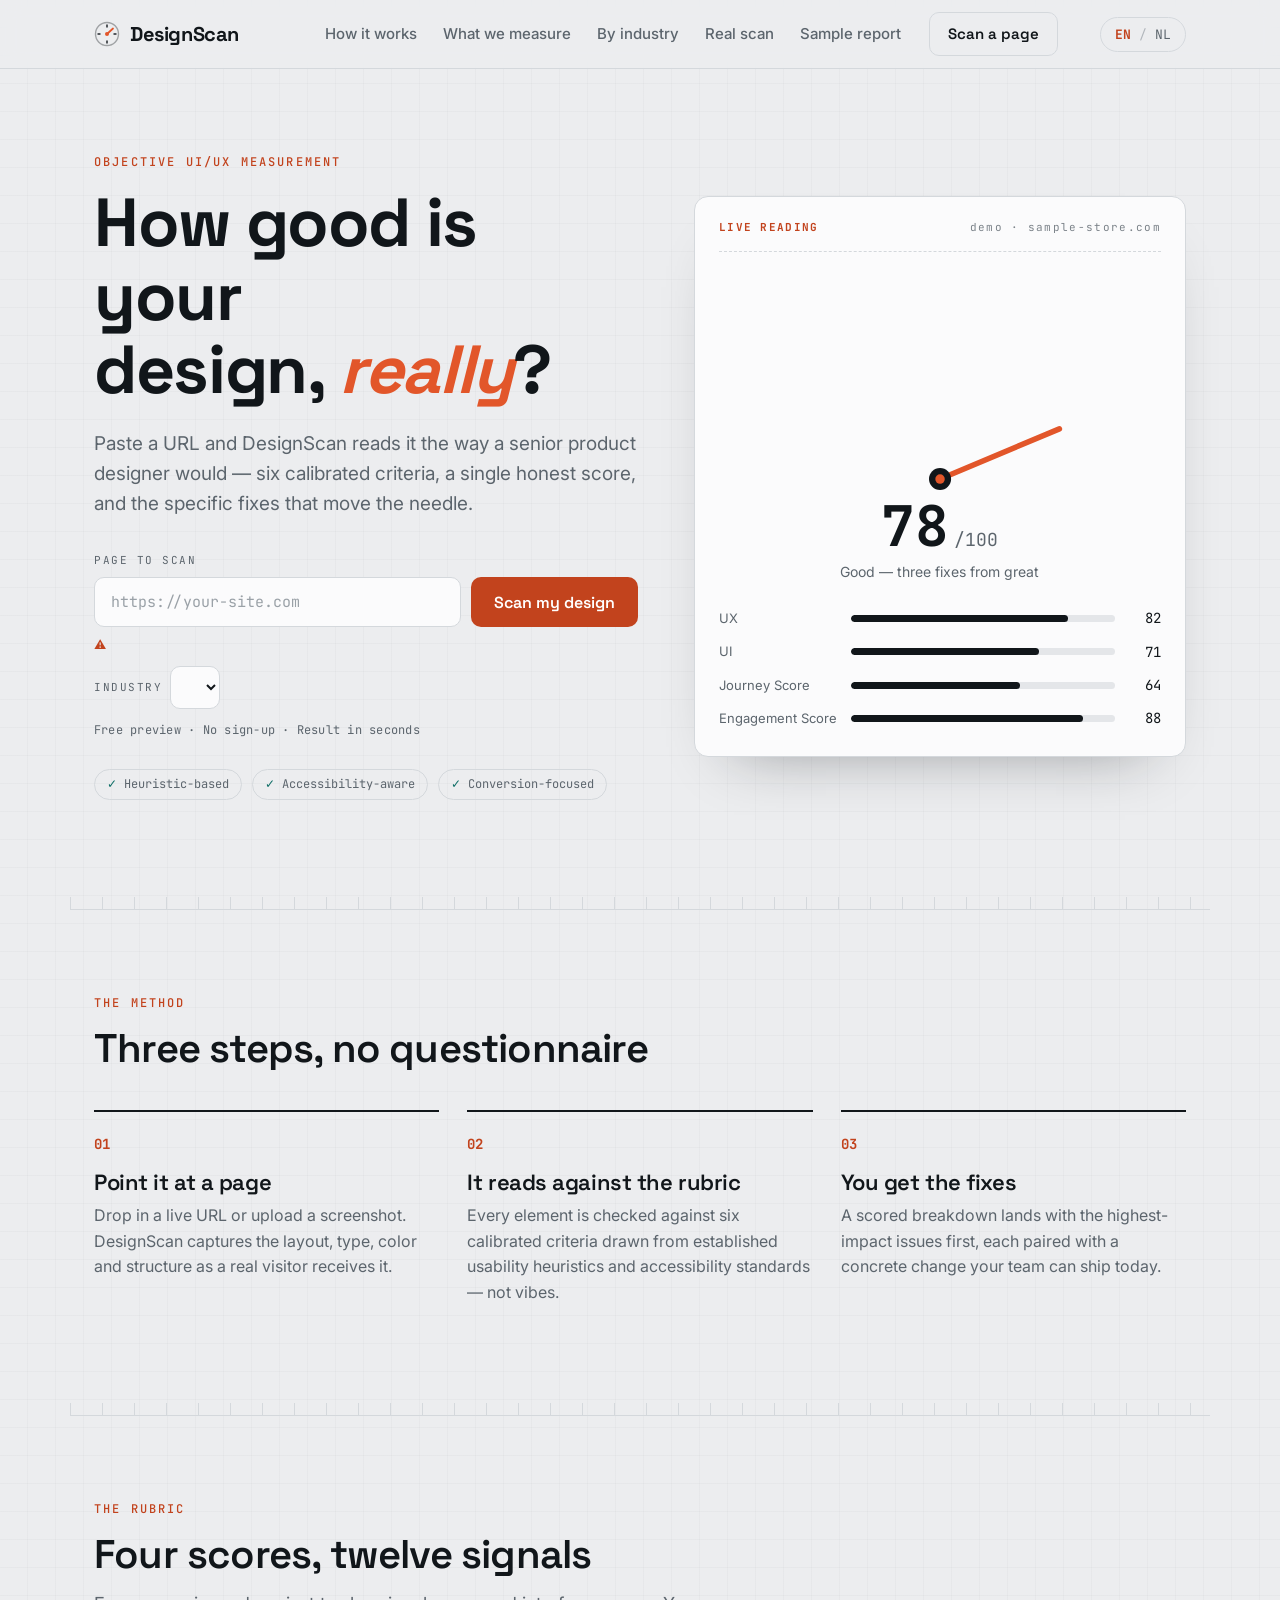
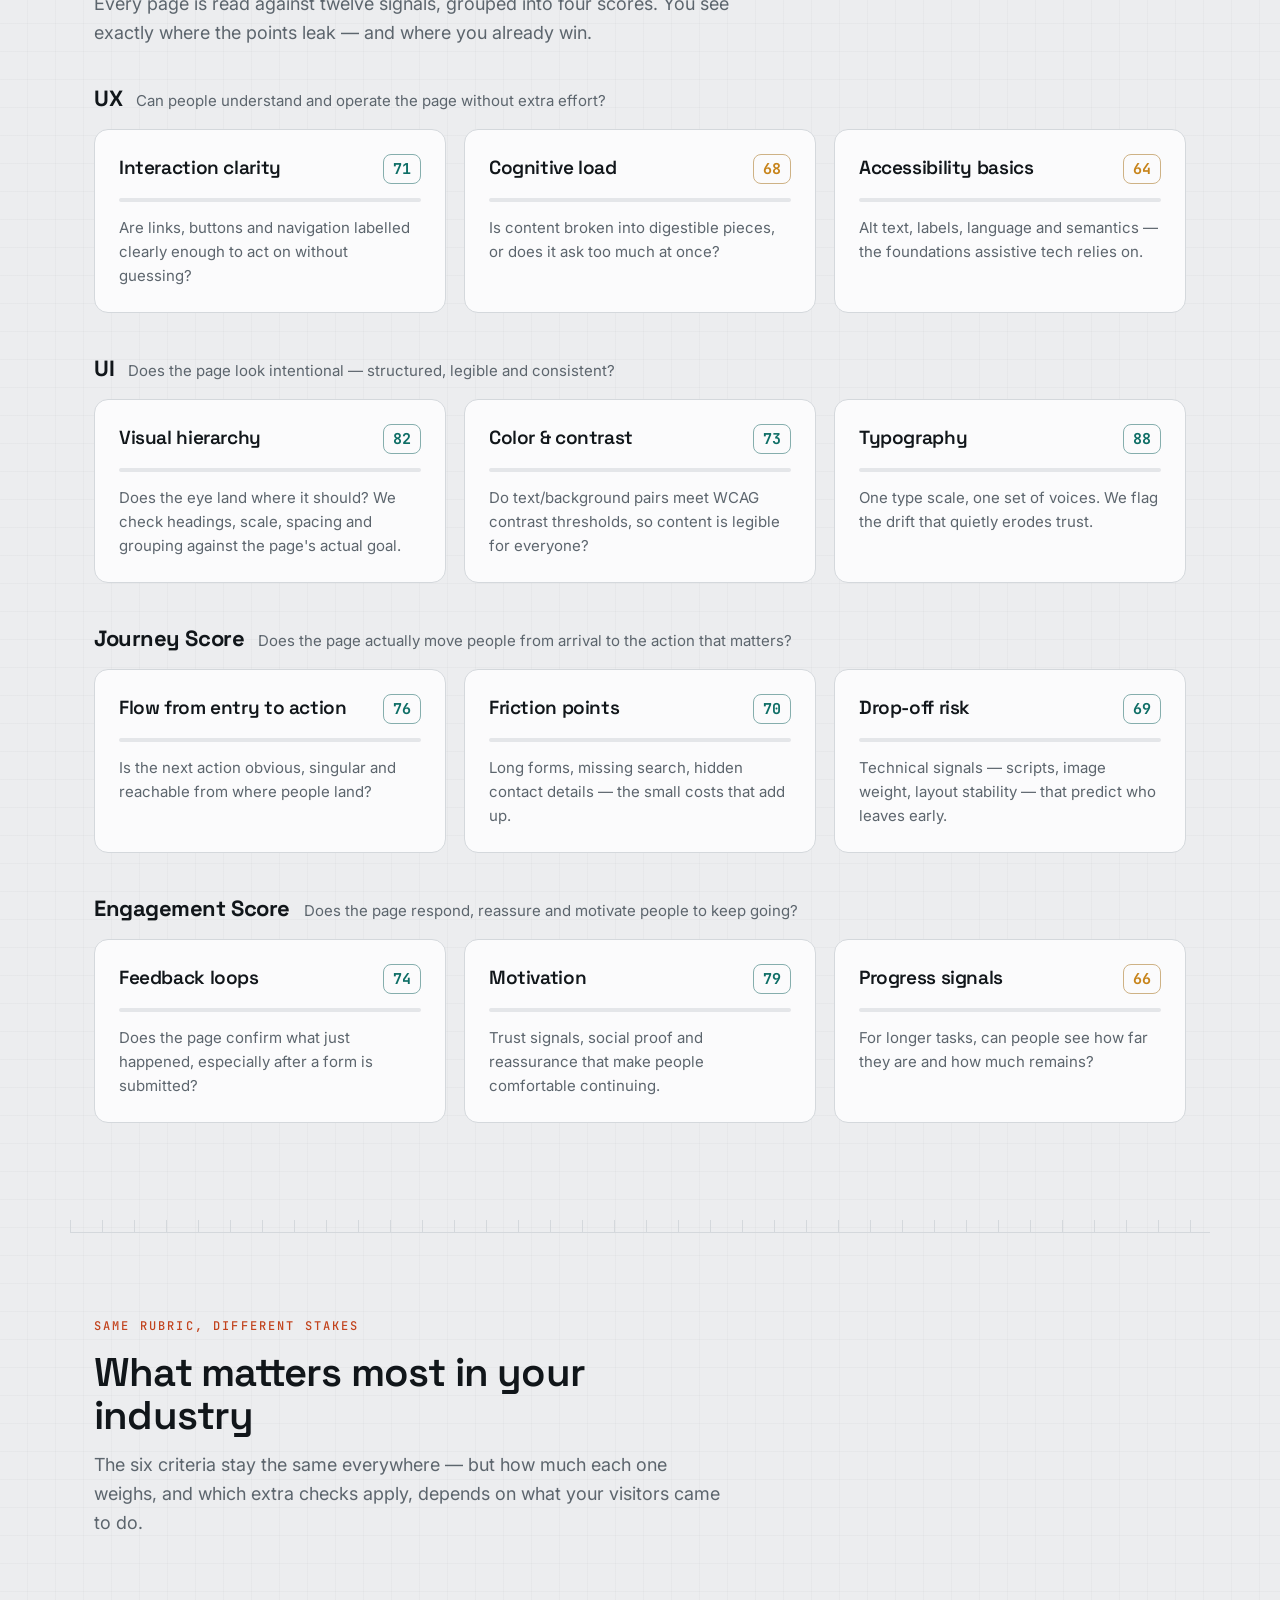
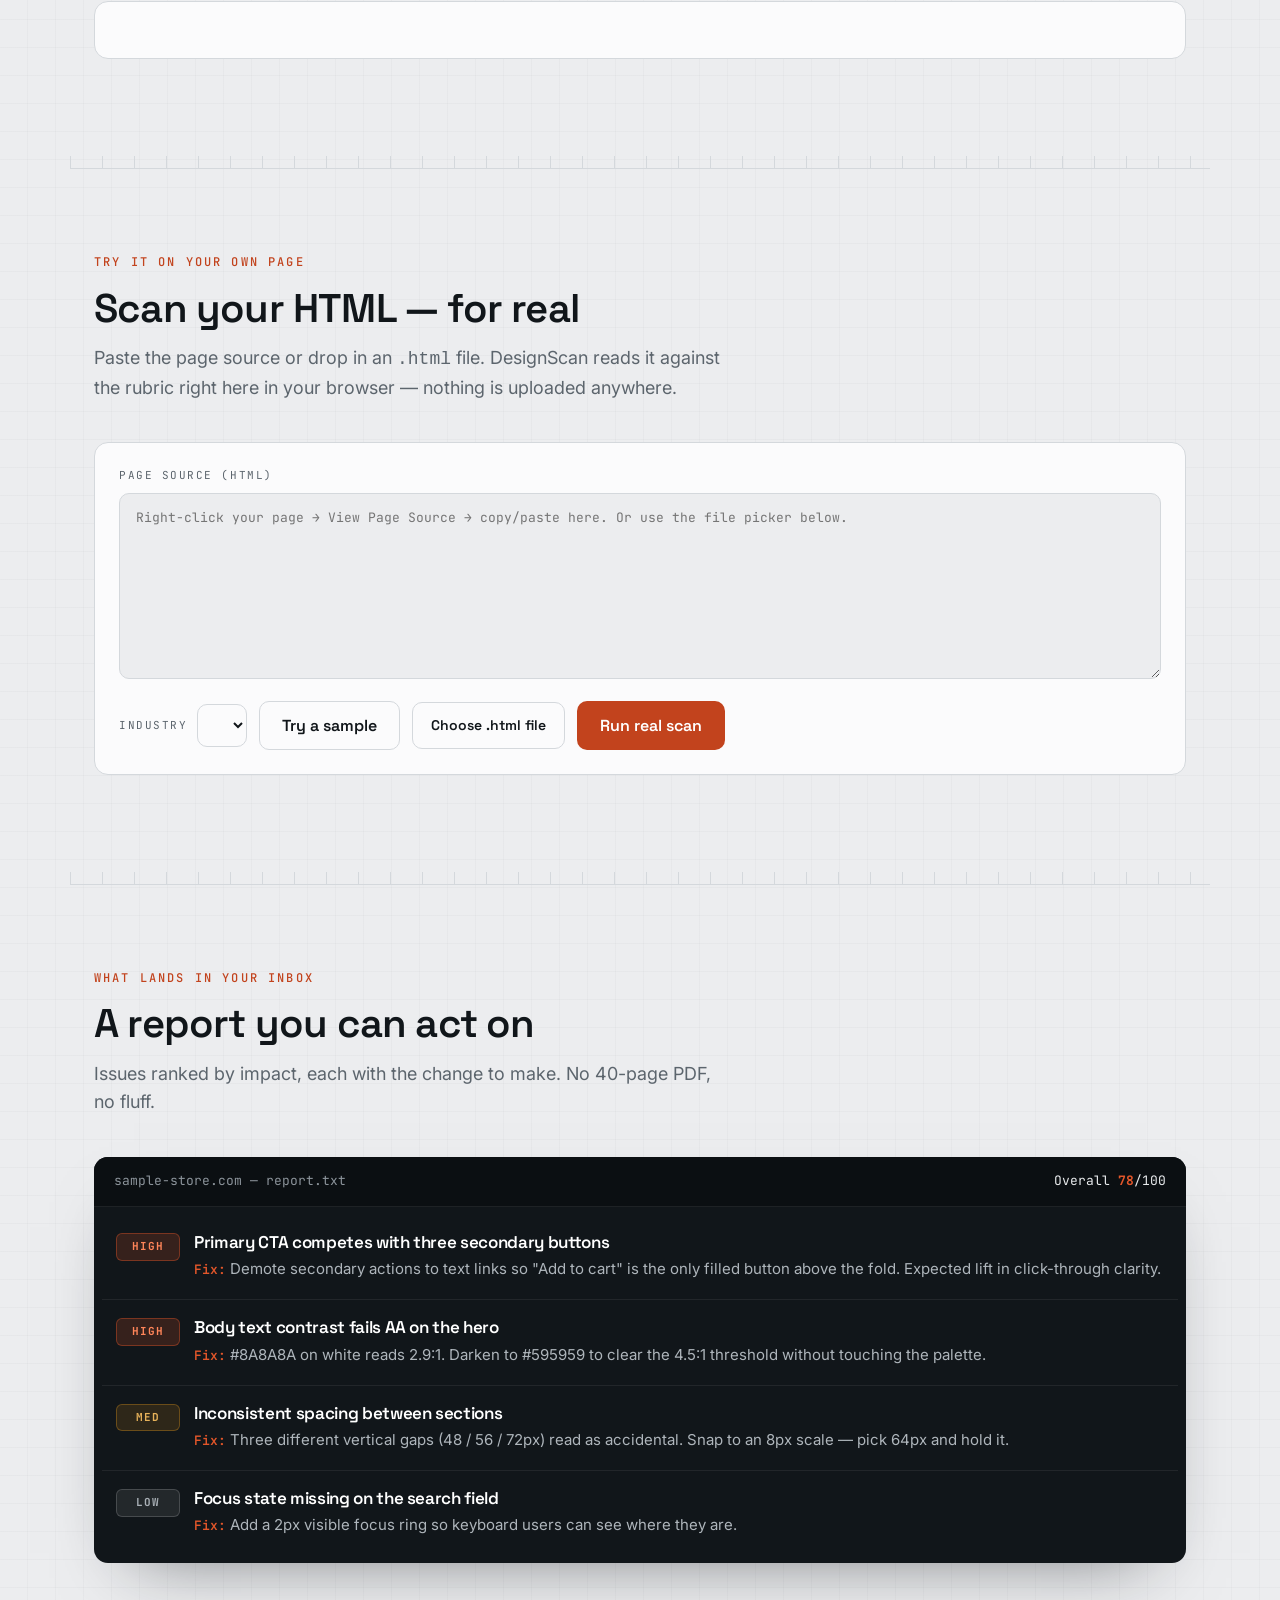
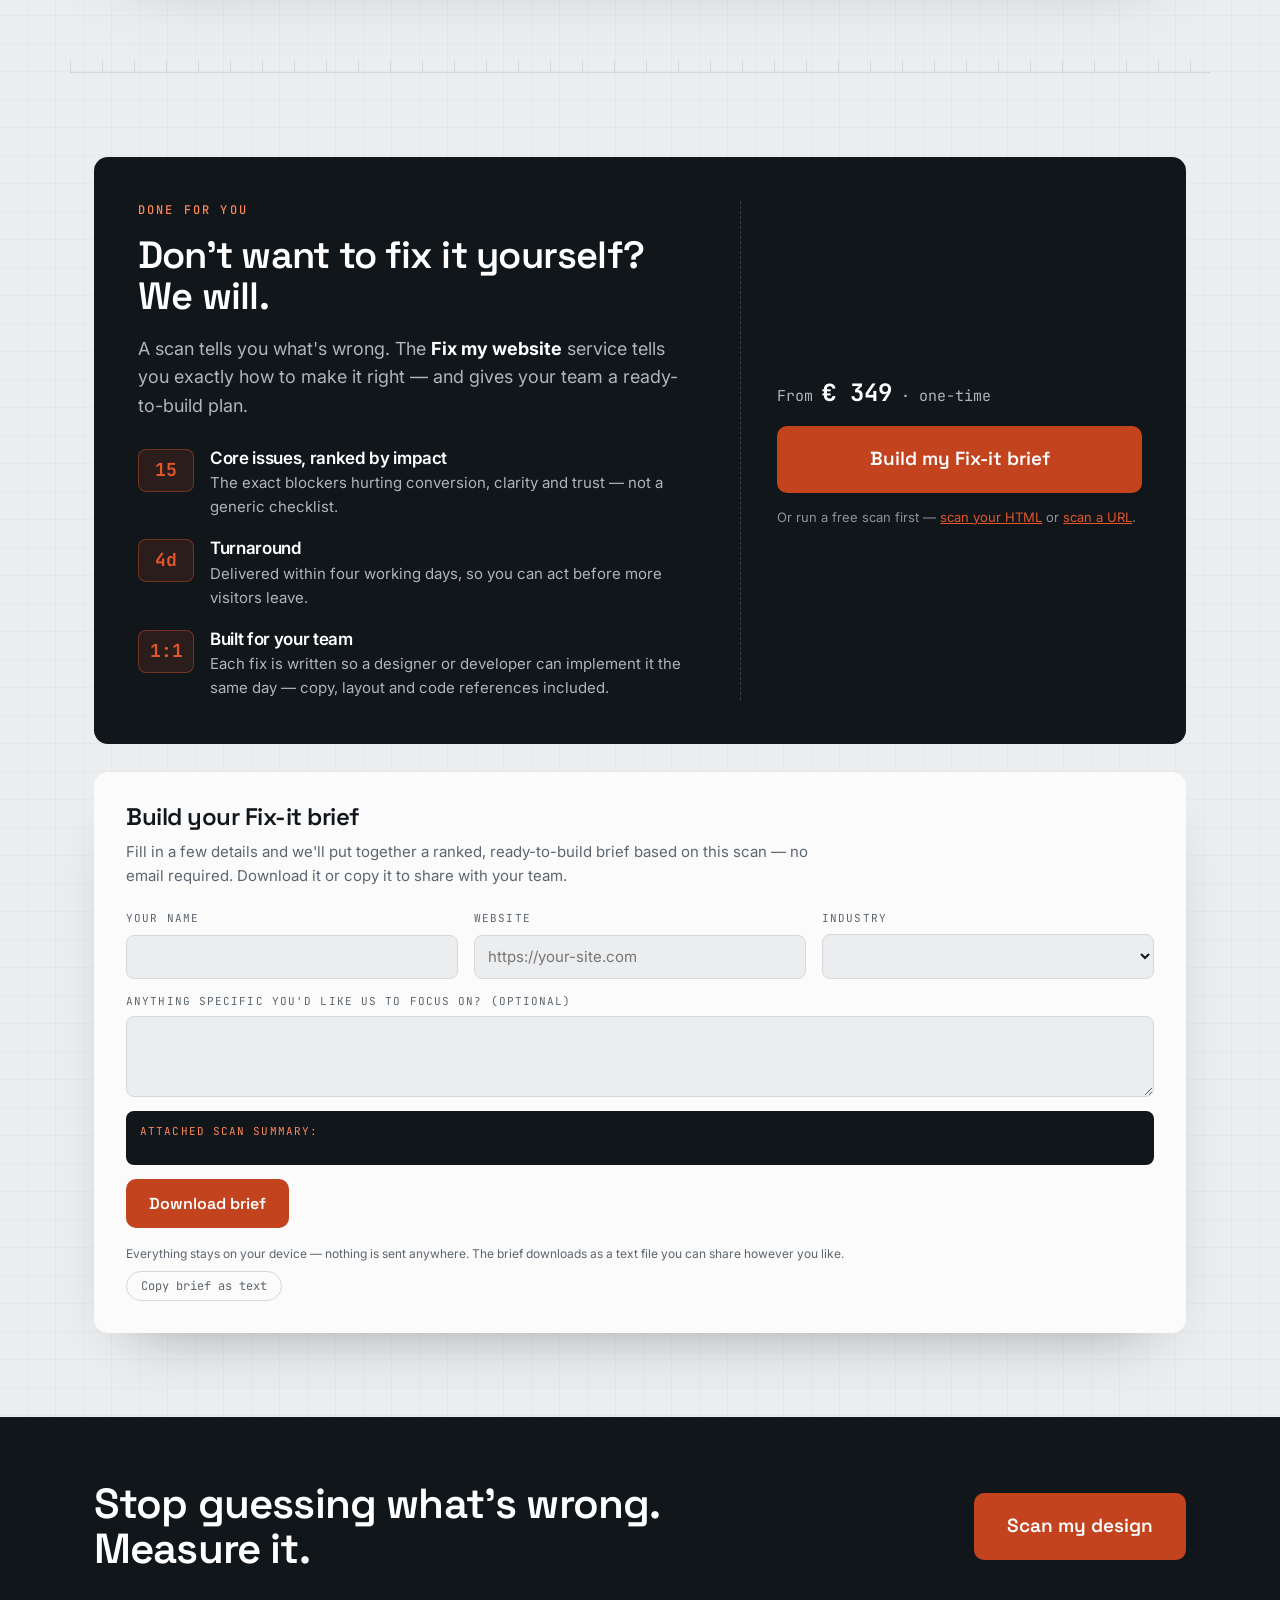
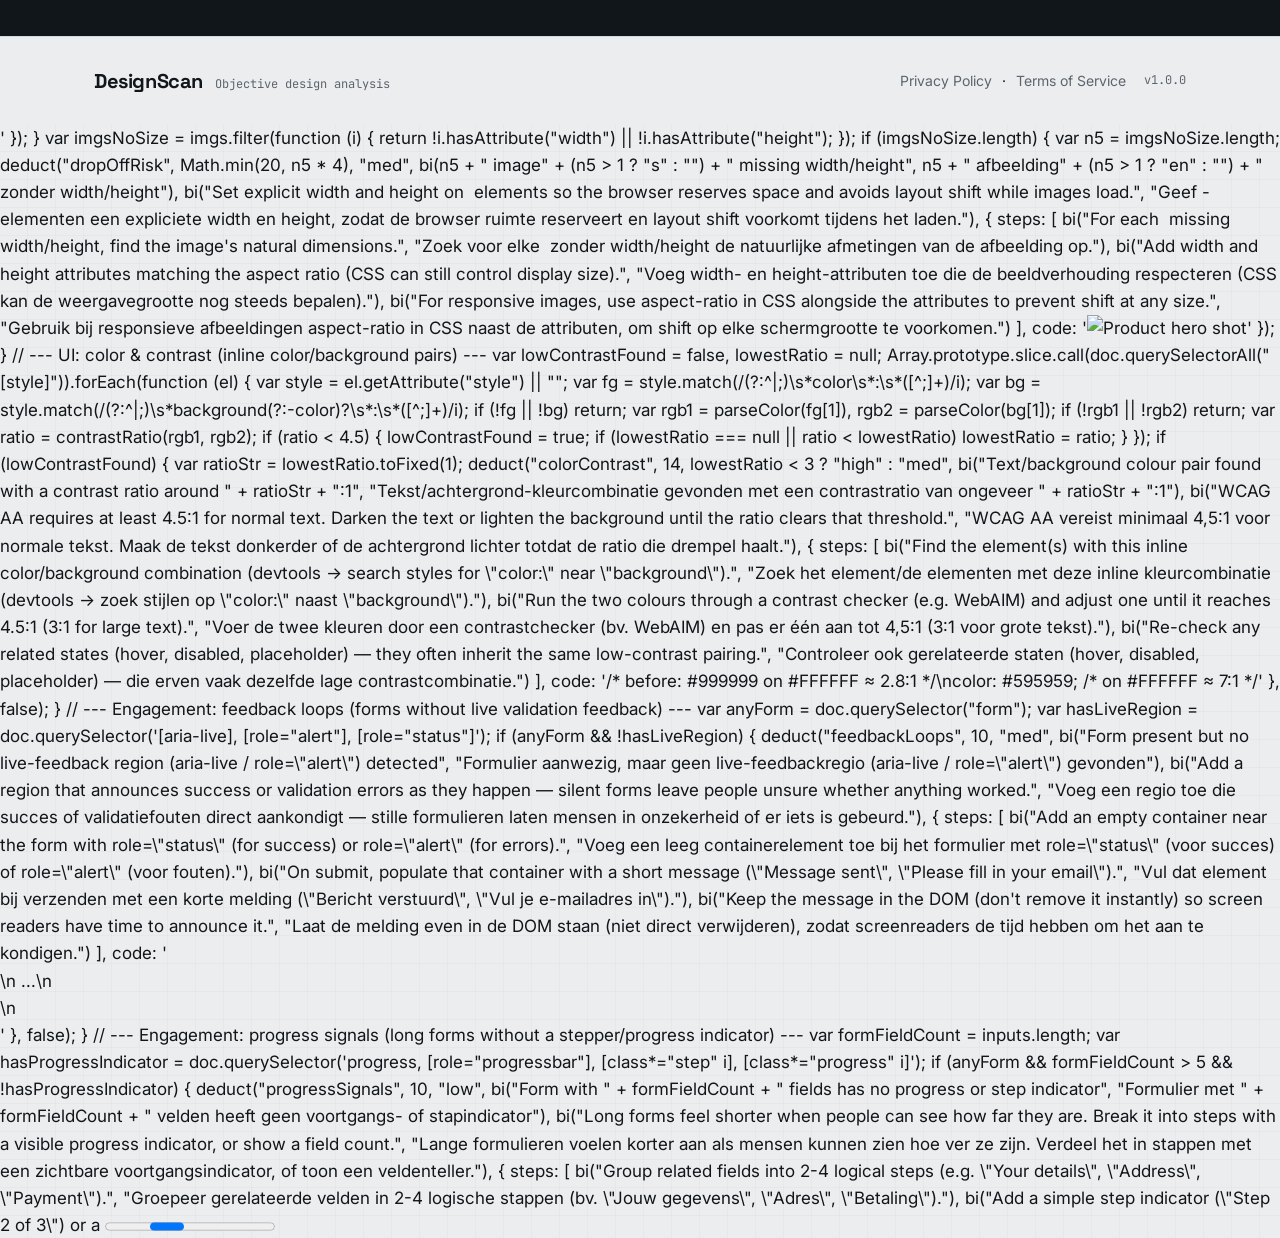
==== commit 9c1da105: "Update 12" ====
--- a/DesignScan_preview.html
+++ b/DesignScan_preview.html
@@ -153,6 +153,12 @@
   font-family: var(--mono); font-size: 12px; color: var(--ember-2);
   margin: -4px 0 18px; letter-spacing: .02em;
 }
+.fixit-request__noscan {
+  font-size: 14px; color: var(--ink-2); background: var(--paper-2);
+  border: 1px dashed var(--line); border-radius: 8px; padding: 12px 14px;
+  margin: -4px 0 18px;
+}
+.fixit-request__noscan a { color: var(--ember-2); font-weight: 600; text-decoration: underline; }
 .scanner__select--hero { padding: 9px 12px; font-size: 14px; }
 .readout__industry-line {
   font-family: var(--mono); font-size: 11px; color: var(--ember-2); margin: 8px 0 0;
@@ -977,6 +983,7 @@
       <h3 data-i18n="fixitForm.title">Build your Fix-it brief</h3>
       <p class="fixit-request__intro" data-i18n="fixitForm.intro">Fill in a few details and we'll put together a ranked, ready-to-build brief based on this scan — no email required. Download it or copy it to share with your team.</p>
       <p class="fixit-request__prefill" id="ff-prefill-note" data-i18n="fixitForm.prefillNote" hidden>Website and industry are filled in from your scan above — change them here if needed.</p>
+      <p class="fixit-request__noscan" id="ff-noscan-note" hidden></p>
 
       <form id="fixit-form" novalidate>
         <div class="ff-grid">
@@ -1358,6 +1365,7 @@
       "fixitForm.allIssues": "All issues, ranked by impact, with fixes and a ready-to-build plan",
       "fixitForm.codeLabel": "Code",
       "fixitForm.noScanYet": "No scan has been run yet. Run a real scan above, then come back here — your results, fixes and ready-to-build plans will be included in the brief automatically.",
+      "fixitForm.noScanInline": 'No scan results yet — a demo reading on the homepage doesn\u2019t count. <a href="#run-scan">Run the real HTML scan above</a> and your scores, fixes and plans will be added to this brief automatically.',
       "cta.title": "Stop guessing what's wrong.<br>Measure it.", "cta.btn": "Scan my design",
       "footer.tag": "Objective design analysis", "footer.privacy": "Privacy Policy", "footer.terms": "Terms of Service",
       "issue.tag": "Industry",
@@ -1482,6 +1490,7 @@
       "fixitForm.allIssues": "Alle issues, gerangschikt op impact, met fixes en een direct uitvoerbaar plan",
       "fixitForm.codeLabel": "Code",
       "fixitForm.noScanYet": "Er is nog geen scan uitgevoerd. Voer hierboven een echte scan uit en kom dan terug — je resultaten, fixes en stappenplannen worden automatisch in de brief opgenomen.",
+      "fixitForm.noScanInline": 'Nog geen scanresultaten — een demo-meting op de homepage telt niet mee. <a href="#run-scan">Voer hierboven de echte HTML-scan uit</a> en je scores, fixes en plannen worden automatisch aan deze brief toegevoegd.',
       "cta.title": "Stop met gokken wat er mis is.<br>Meet het.", "cta.btn": "Scan mijn design",
       "footer.tag": "Objectieve designanalyse", "footer.privacy": "Privacybeleid", "footer.terms": "Algemene voorwaarden",
       "issue.tag": "Branche",
@@ -2647,10 +2656,27 @@
   var SEV_CLASS = { high: "issue--high", med: "issue--med", low: "issue--low" };
   var SEV_TAG_CLASS = { high: "", med: "issue__sev--med", low: "issue__sev--low" };
 
-  var lastResult = null; // cached so we can re-render on language switch
-
-  function renderResults(result) {
+  var LAST_RESULT_KEY = "designscan:lastResult";
+
+  function saveLastResult(result) {
+    try {
+      if (window.localStorage) localStorage.setItem(LAST_RESULT_KEY, JSON.stringify(result));
+    } catch (e) { /* storage unavailable (private mode, sandboxed preview, etc.) — fine, just in-memory */ }
+  }
+  function loadLastResult() {
+    try {
+      if (!window.localStorage) return null;
+      var raw = localStorage.getItem(LAST_RESULT_KEY);
+      return raw ? JSON.parse(raw) : null;
+    } catch (e) { return null; }
+  }
+
+  var lastResult = null; // cached so we can re-render on language switch / page reload
+
+  function renderResults(result, opts) {
+    var scroll = !opts || opts.scroll !== false;
     lastResult = result;
+    saveLastResult(result);
     var box = document.getElementById("scanner-results");
     document.getElementById("result-file").textContent = result.filename;
     document.getElementById("result-score").textContent = result.overall;
@@ -2770,7 +2796,7 @@
         i.style.width = i.style.getPropertyValue("--v");
       });
     });
-    if (!reduce) box.scrollIntoView({ behavior: "smooth", block: "start" });
+    if (scroll && !reduce) box.scrollIntoView({ behavior: "smooth", block: "start" });
   }
 
   function wireRealScanner() {
@@ -3027,6 +3053,8 @@
     var copyBtn = document.getElementById("ff-copy");
     if (!panel) return;
 
+    var noScanNote = document.getElementById("ff-noscan-note");
+
     function refreshSummary() {
       var summary = buildSummaryText();
       if (summary) {
@@ -3034,6 +3062,14 @@
         summaryPre.textContent = summary;
       } else {
         summaryRow.hidden = true;
+      }
+      if (noScanNote) {
+        if (lastResult) {
+          noScanNote.hidden = true;
+        } else {
+          noScanNote.innerHTML = t("fixitForm.noScanInline");
+          noScanNote.hidden = false;
+        }
       }
     }
 
@@ -3052,6 +3088,7 @@
 
     // expose so language toggle / scan completion can refresh the attached summary
     wireFixitRequest.refreshSummary = refreshSummary;
+    refreshSummary();
 
     function buildBrief() {
       var name = document.getElementById("ff-name").value.trim();
@@ -3220,6 +3257,11 @@
     wireFixitRequest();
     wireLangToggle();
     wireMobileMenu();
+
+    // Restore the last scan result (if any) so a page reload doesn't
+    // lose the report — without yanking the viewport on load.
+    var restored = loadLastResult();
+    if (restored) renderResults(restored, { scroll: false });
   }
 
   if (document.readyState === "loading") document.addEventListener("DOMContentLoaded", init);
